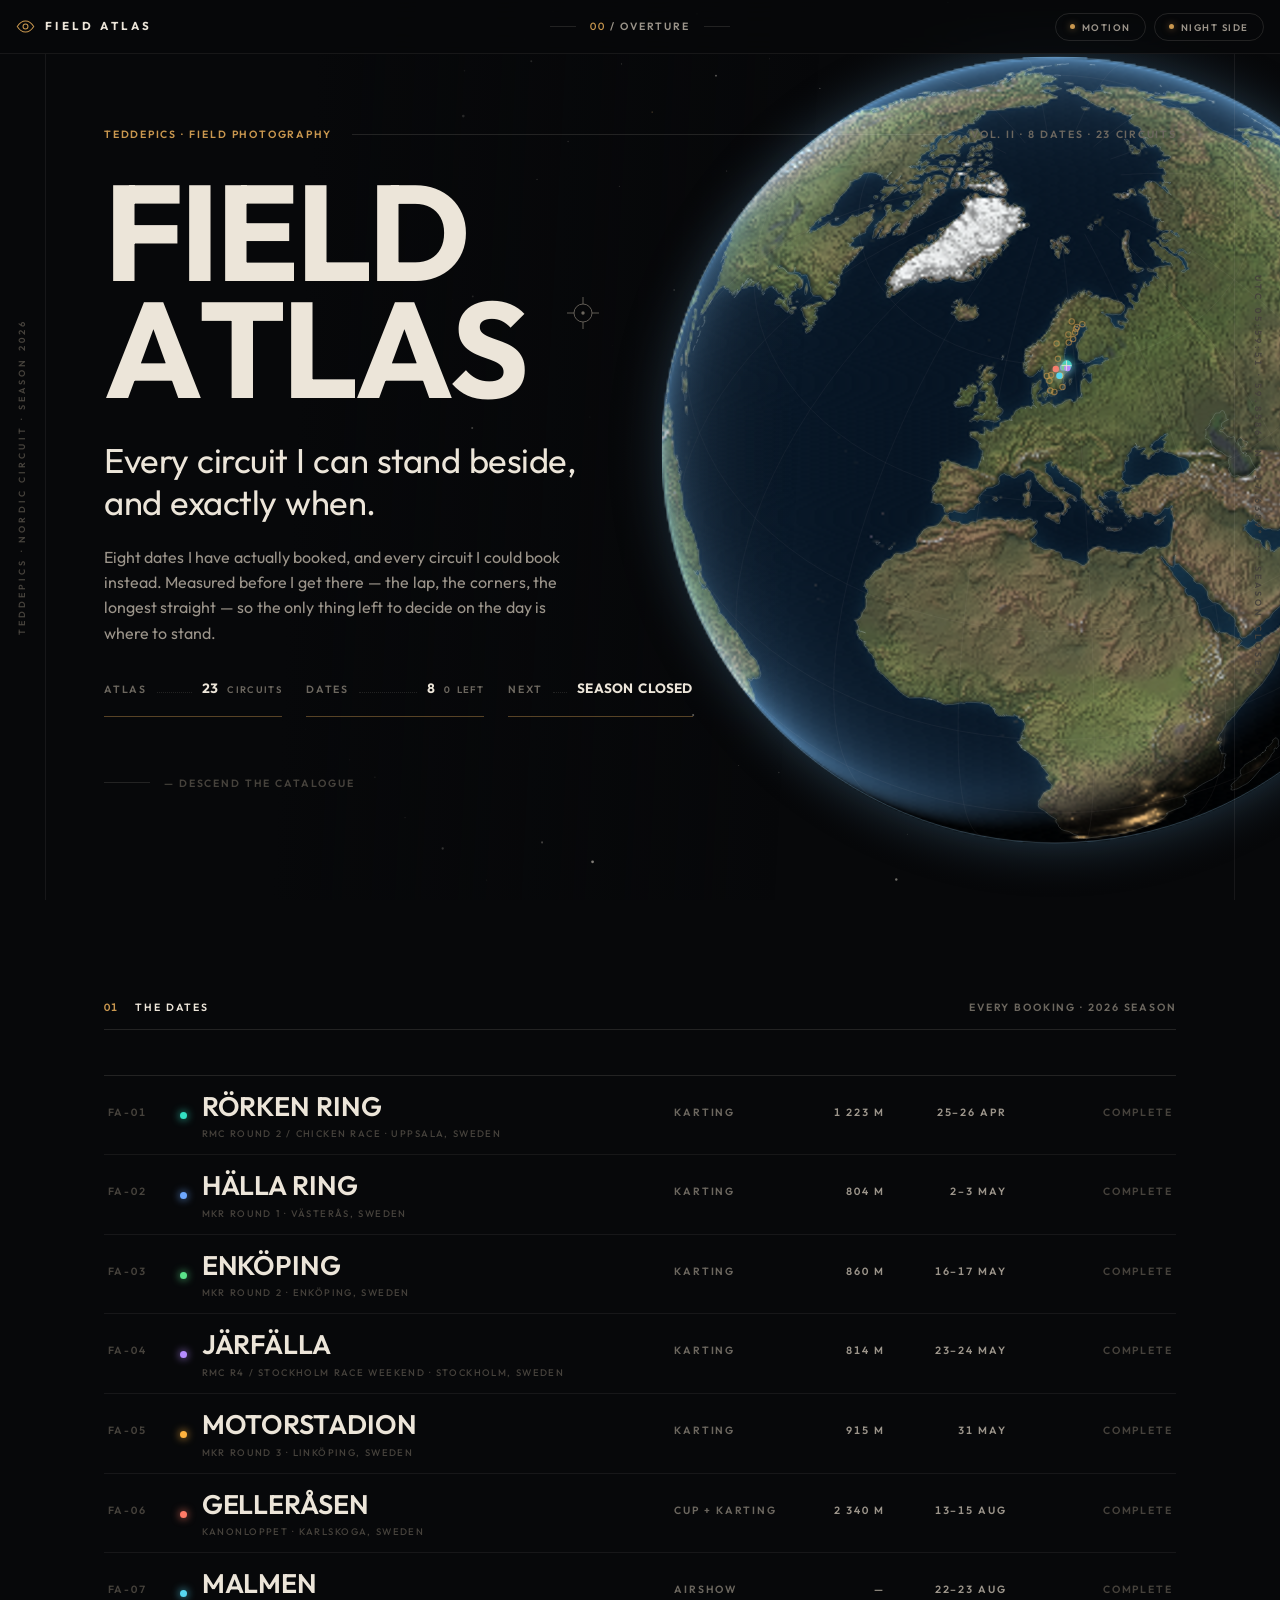
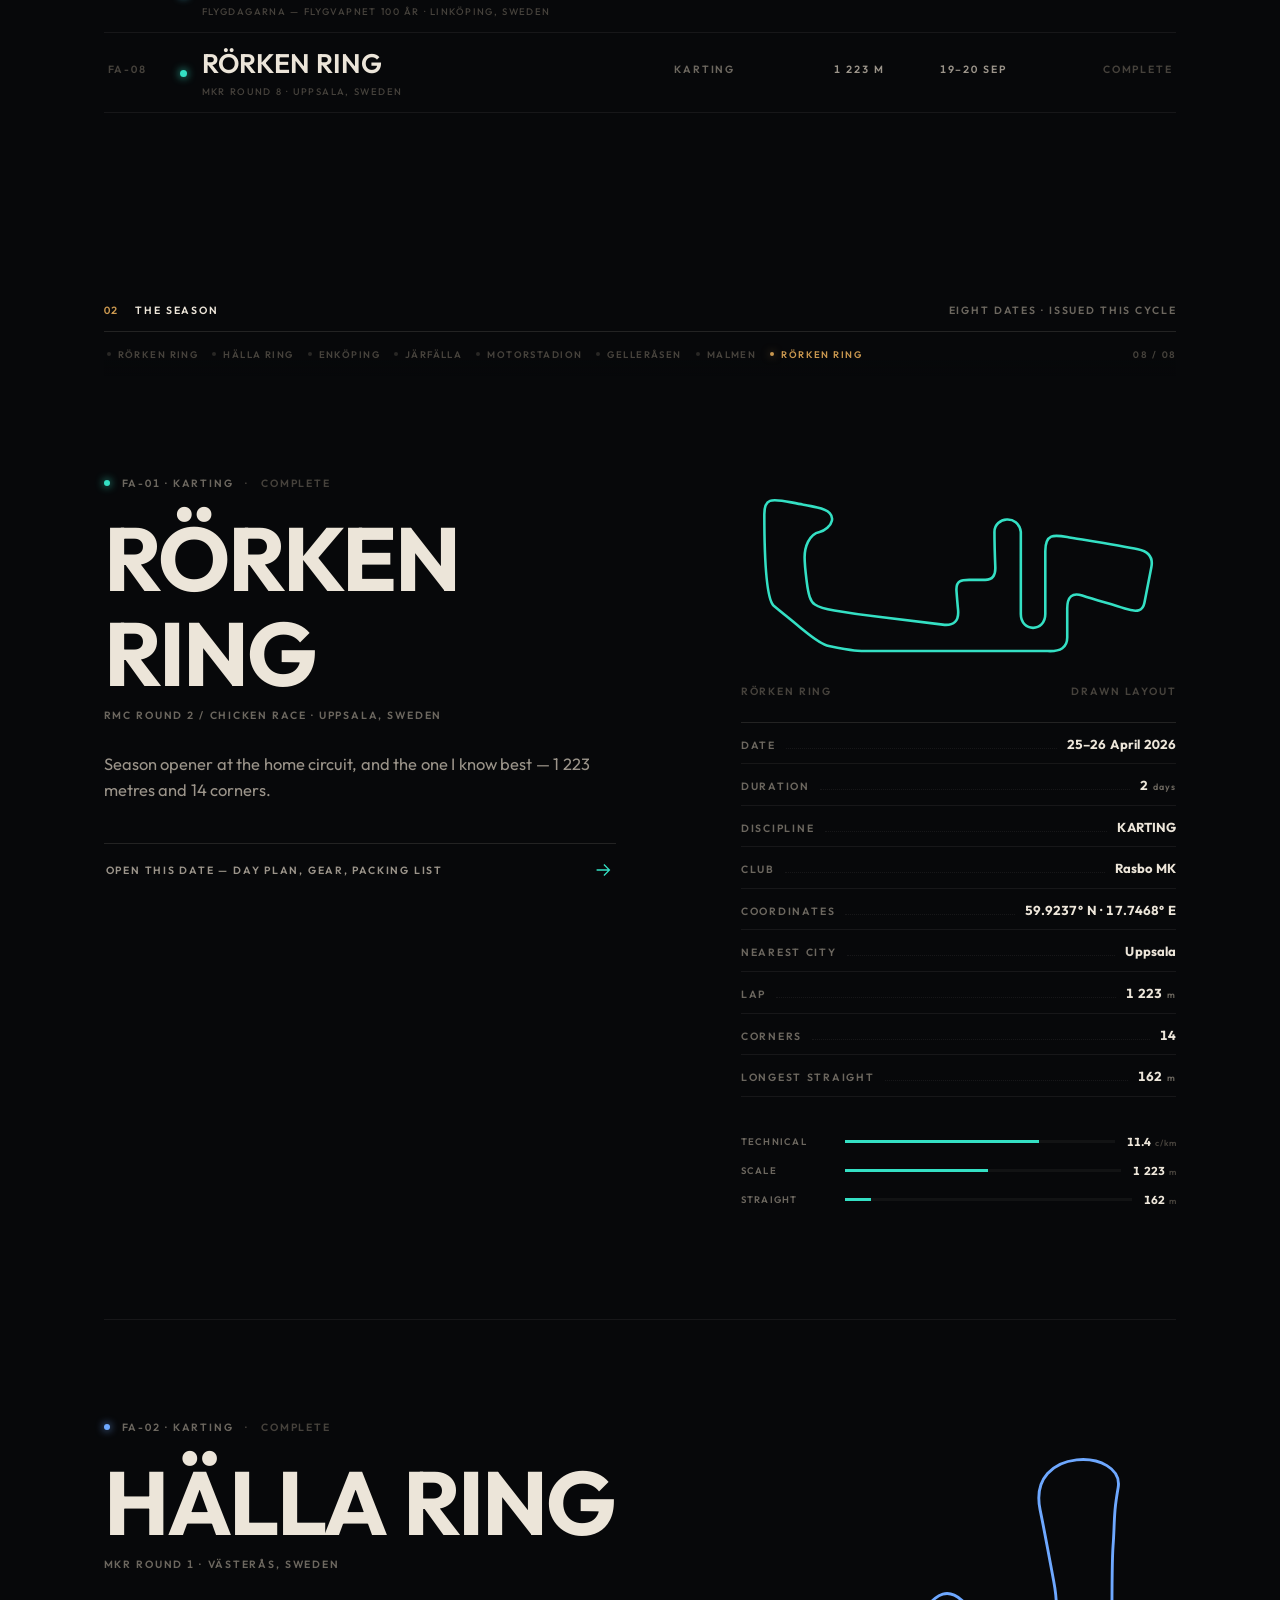
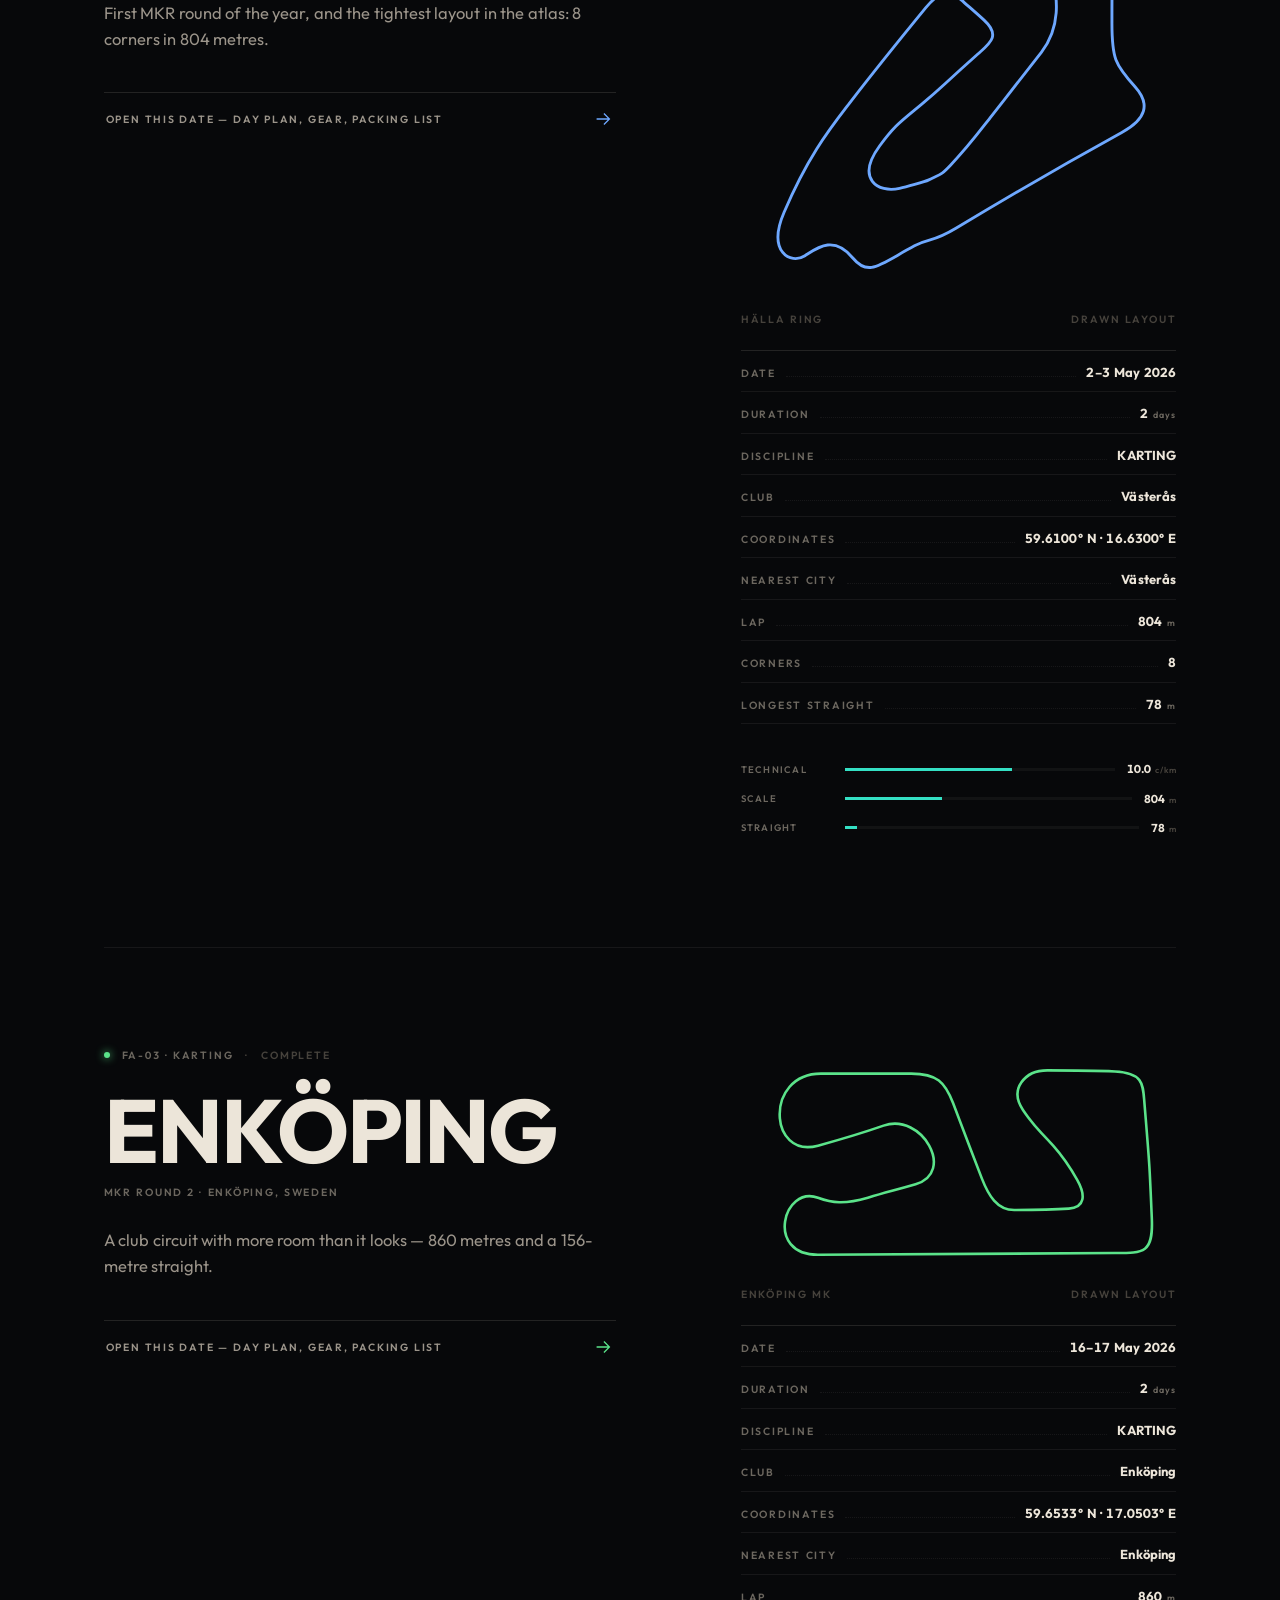
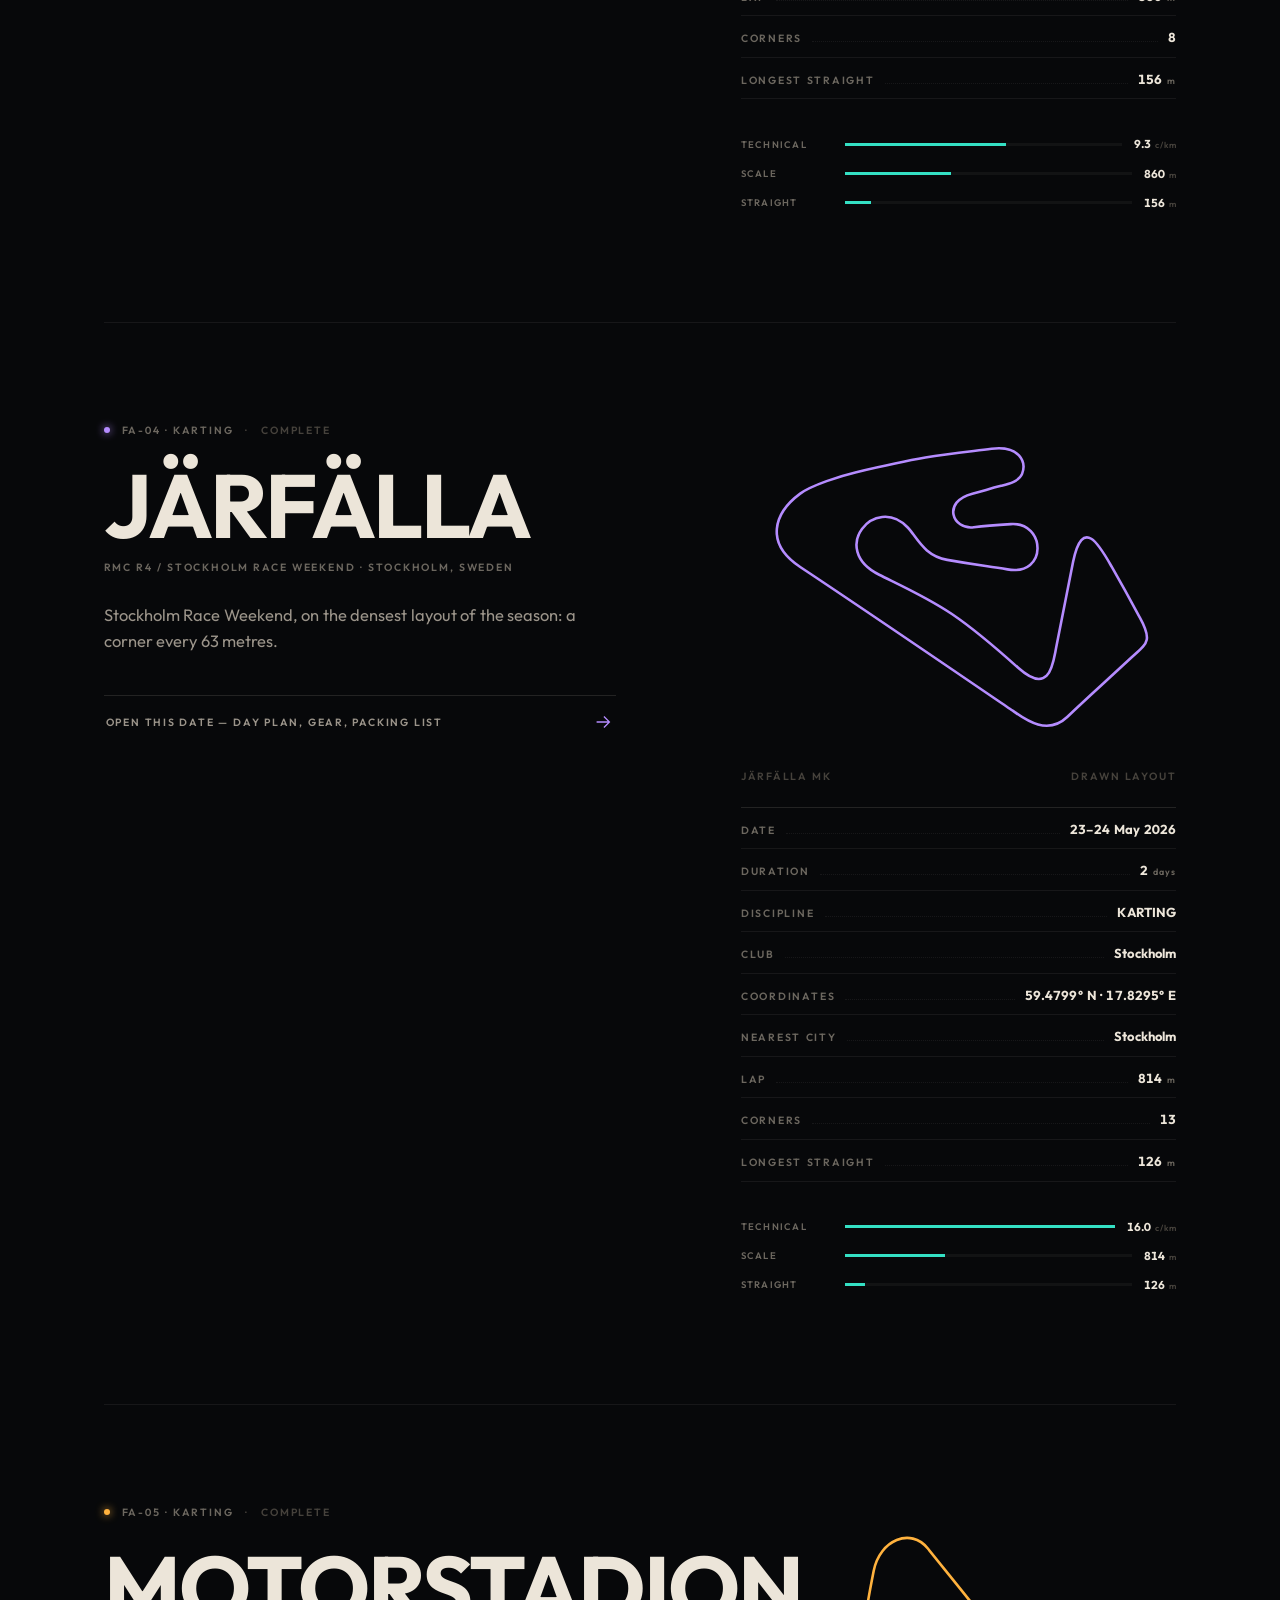
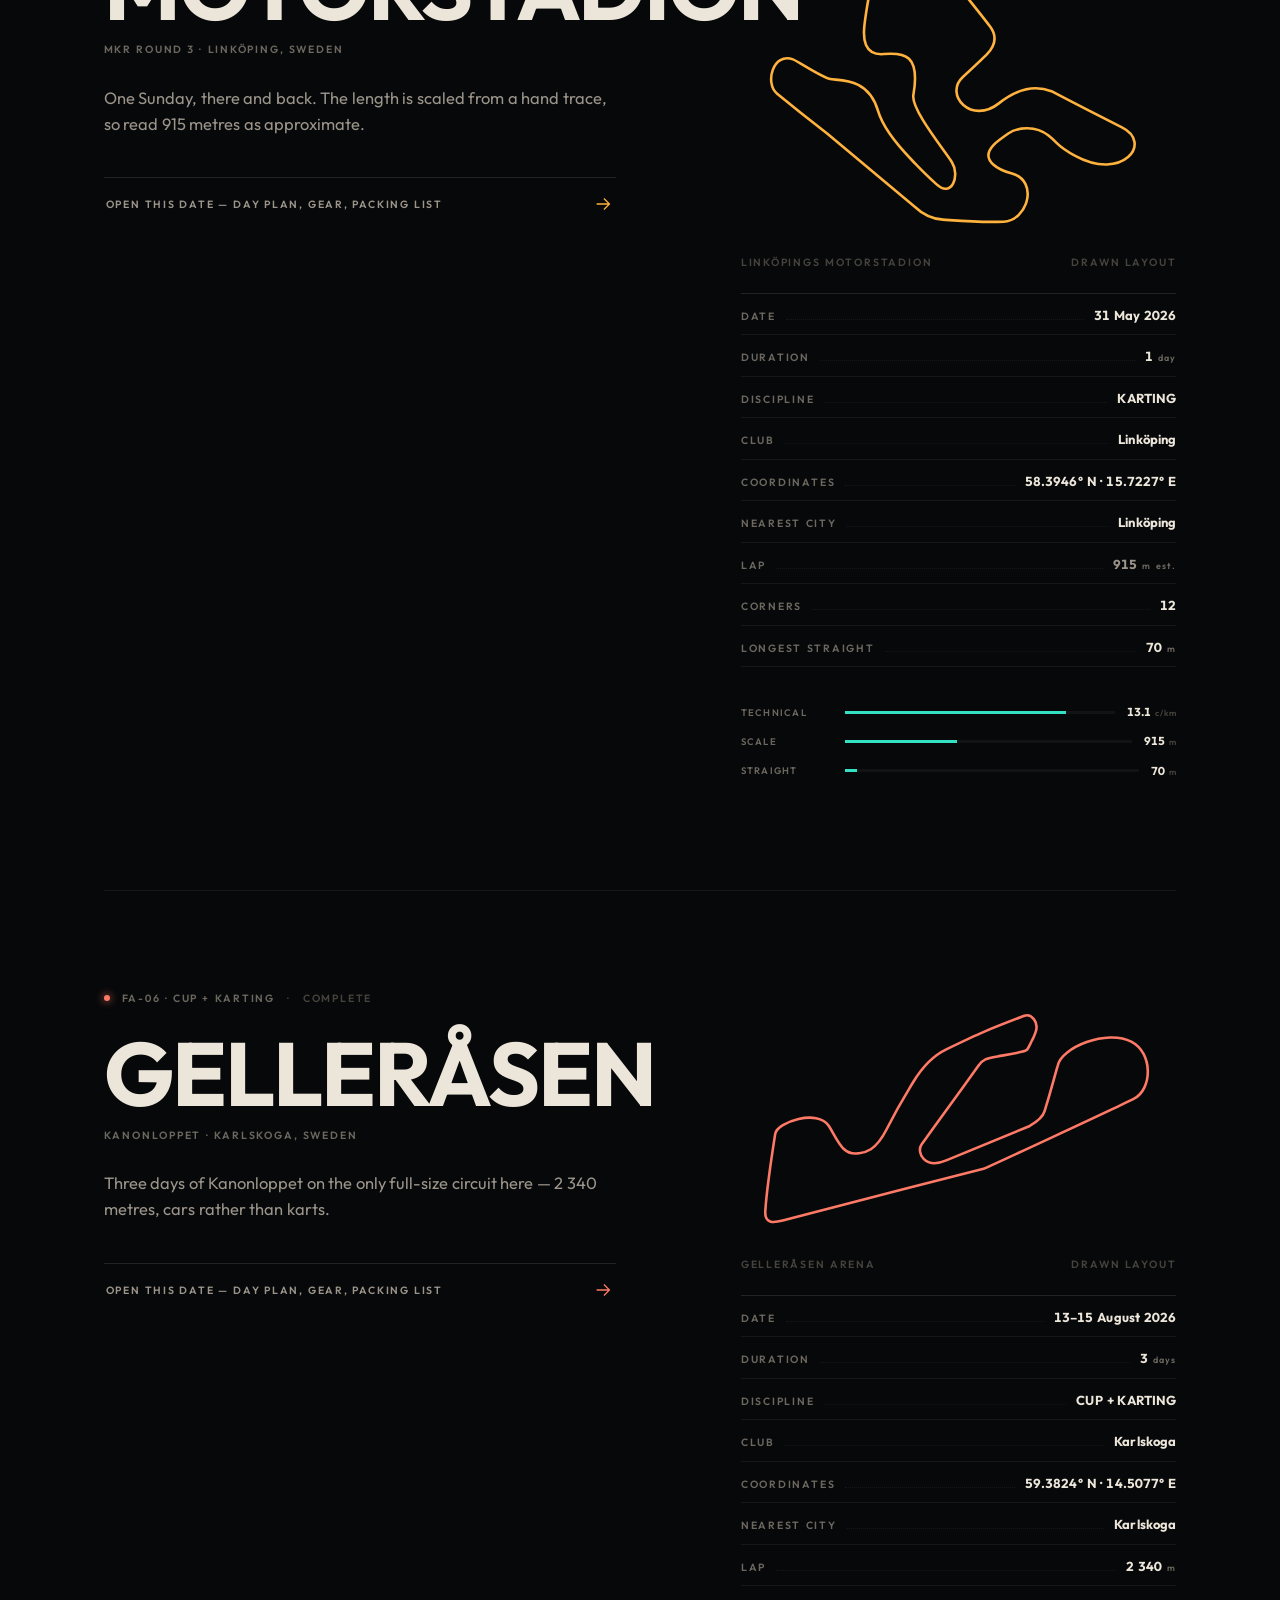
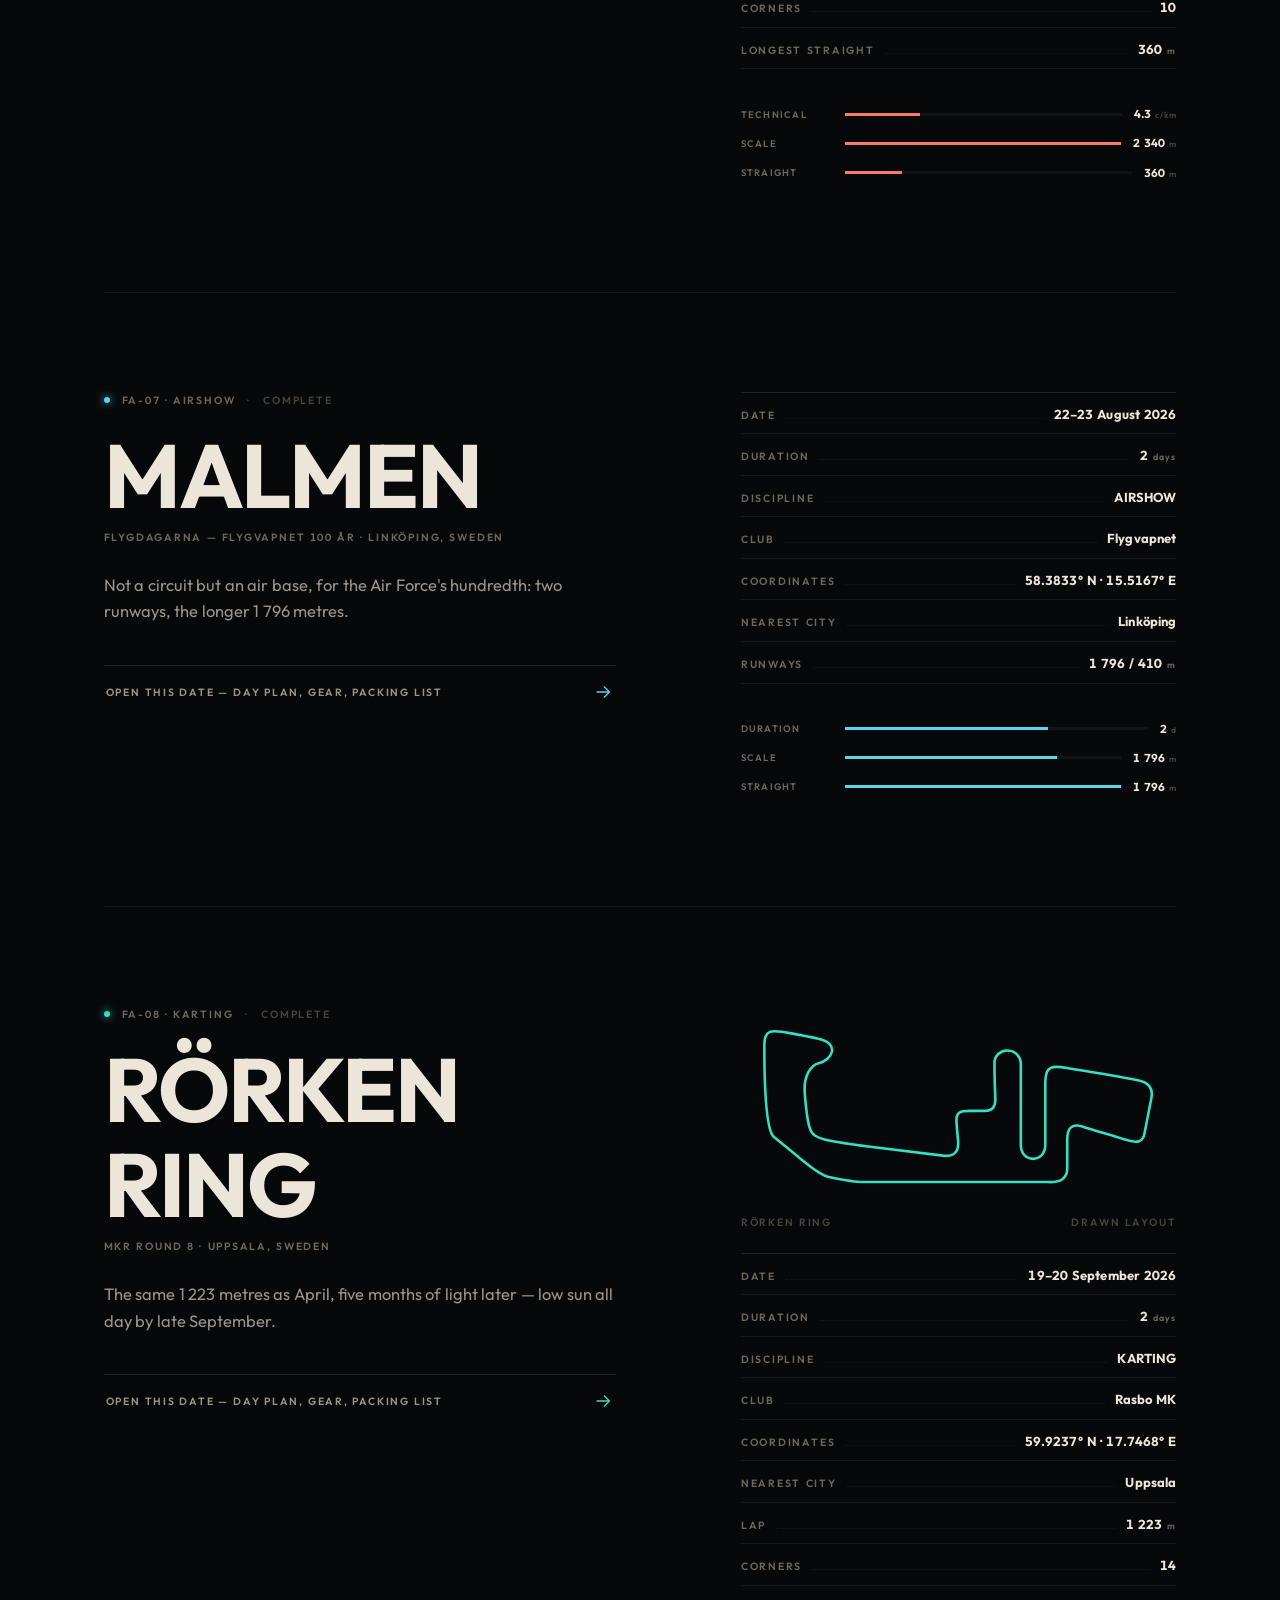
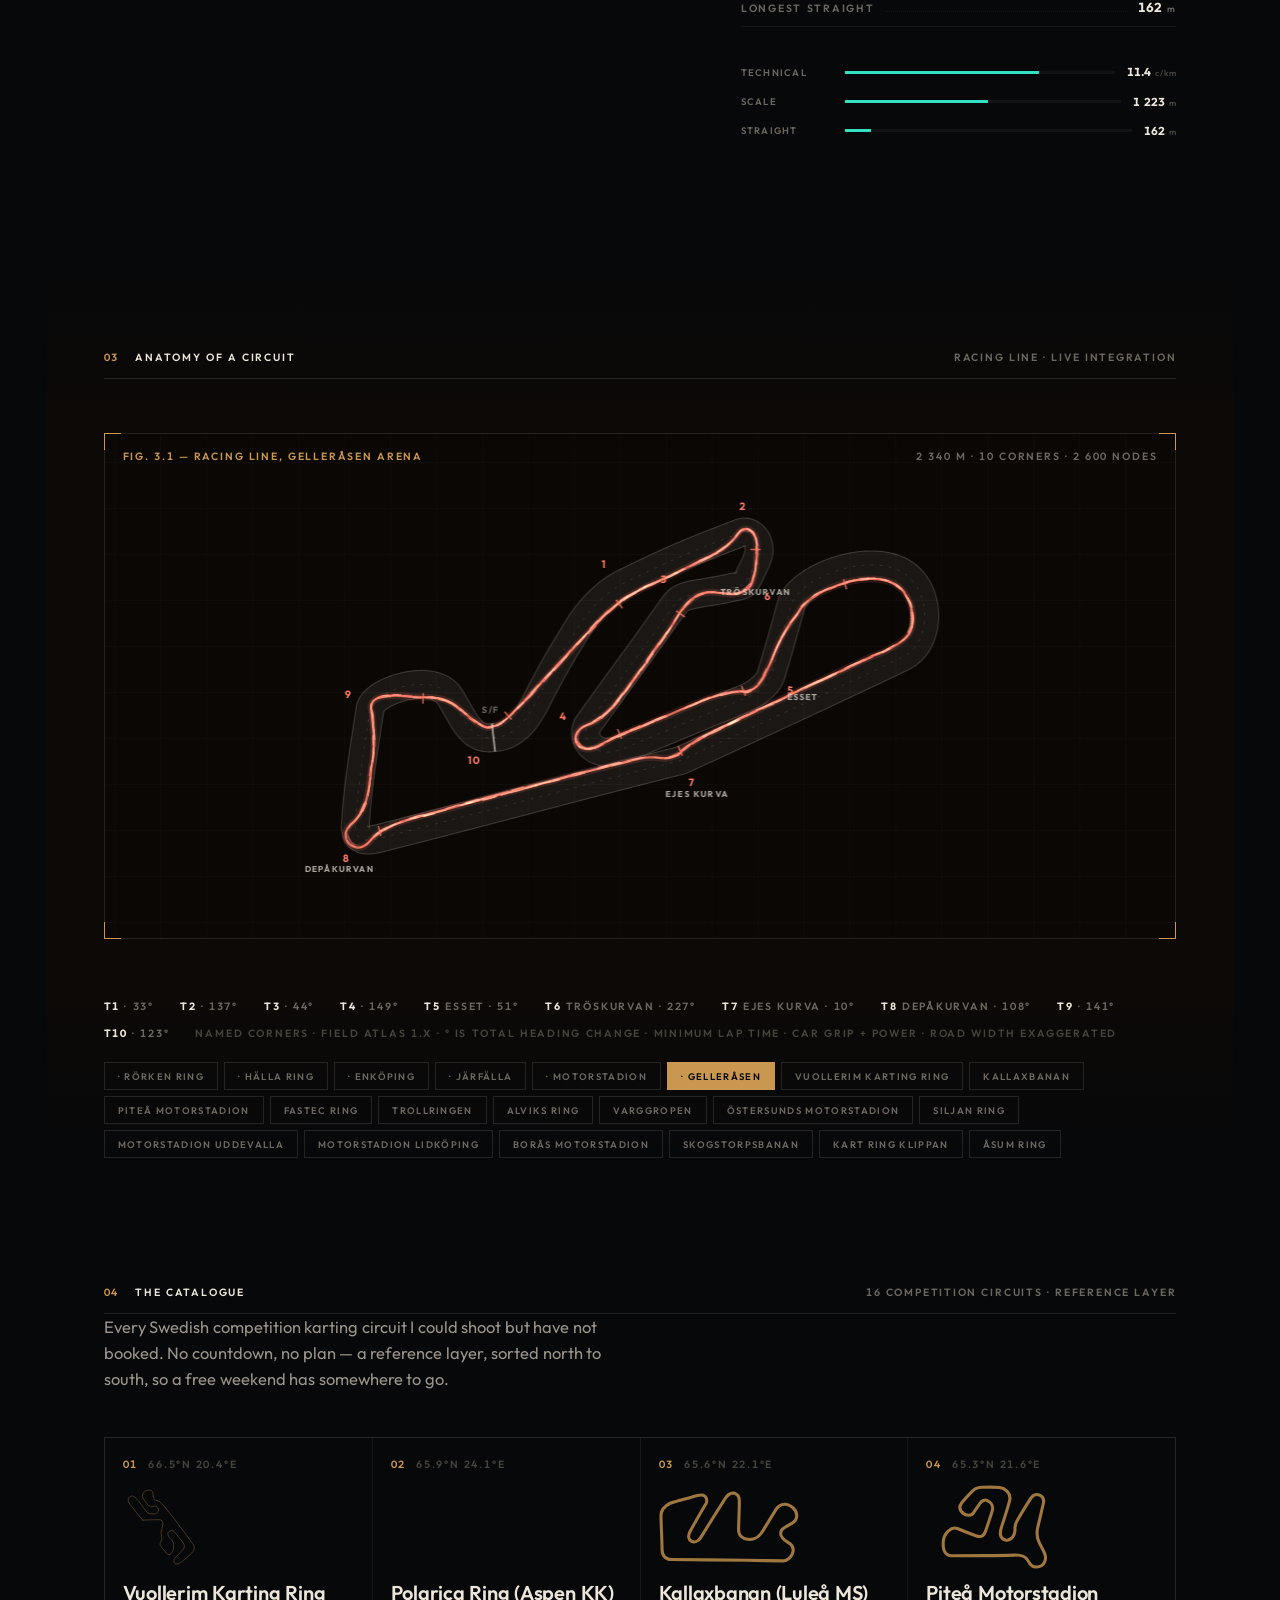
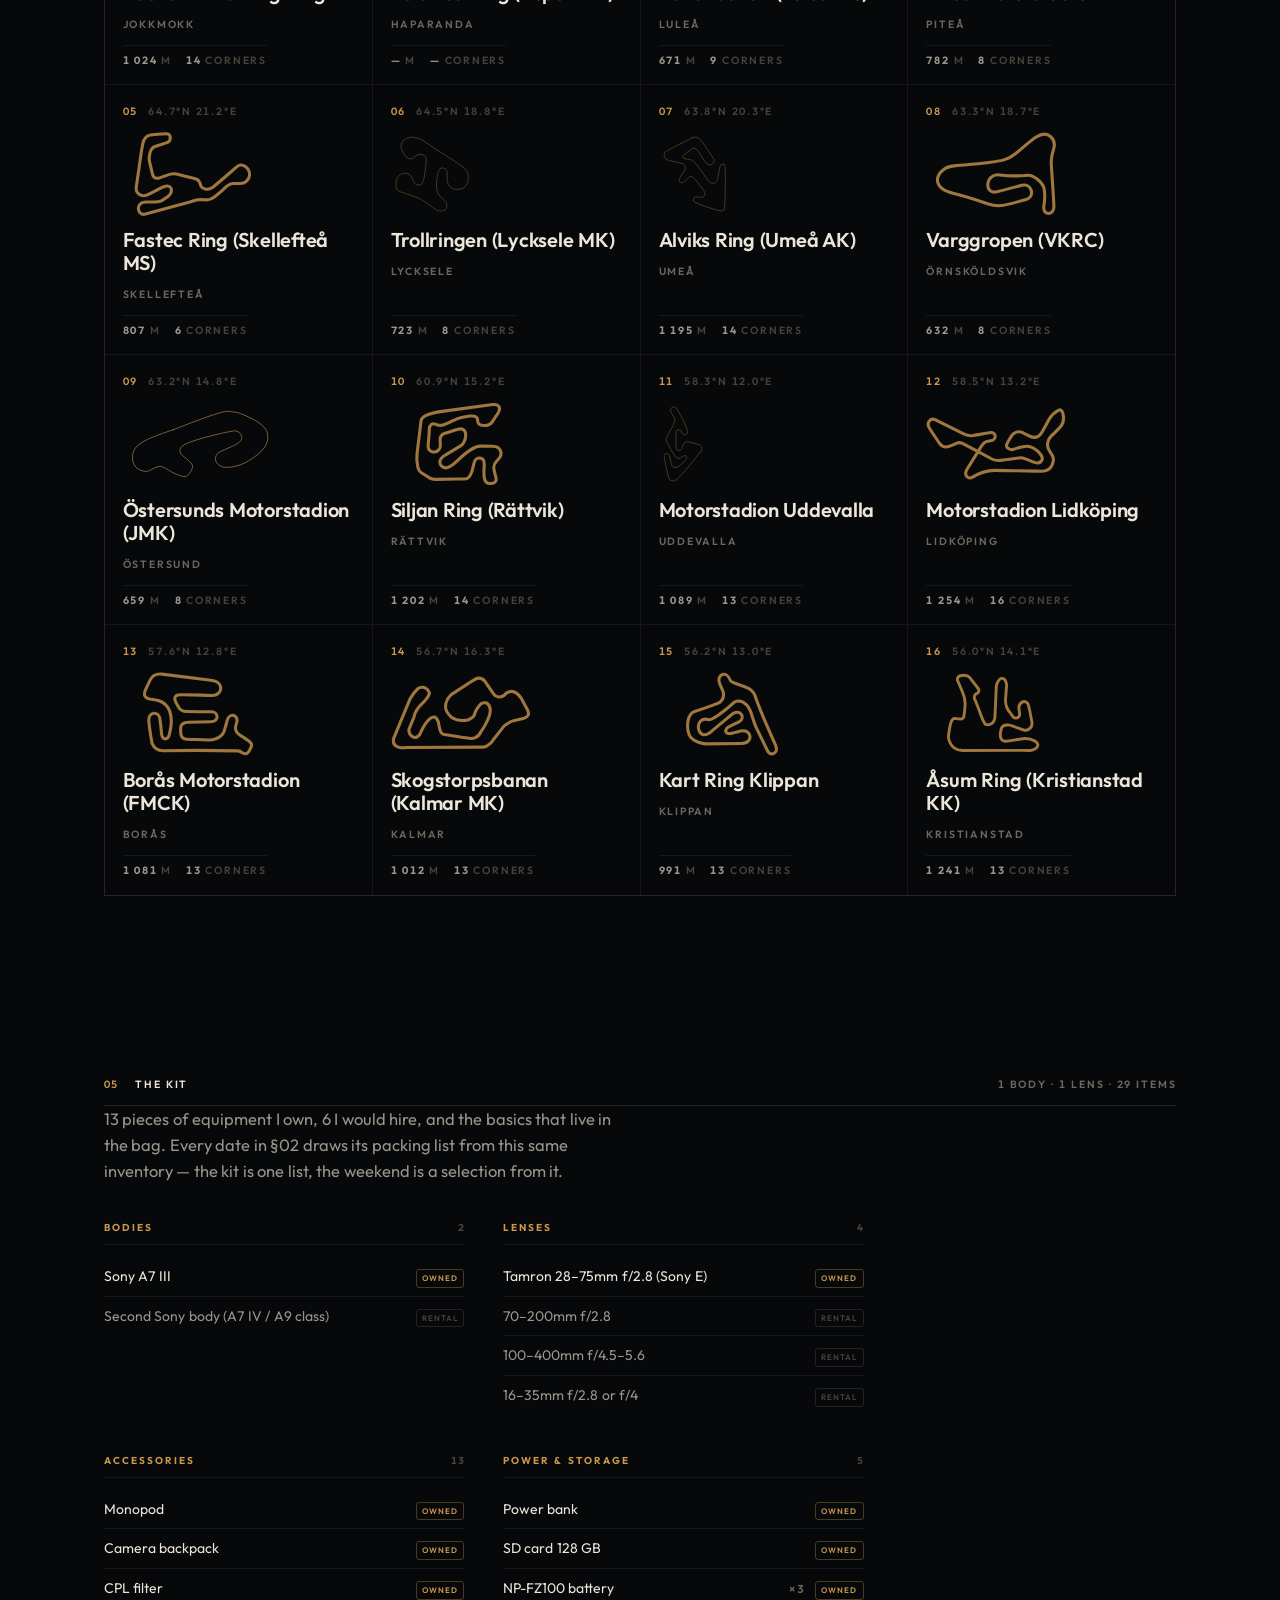
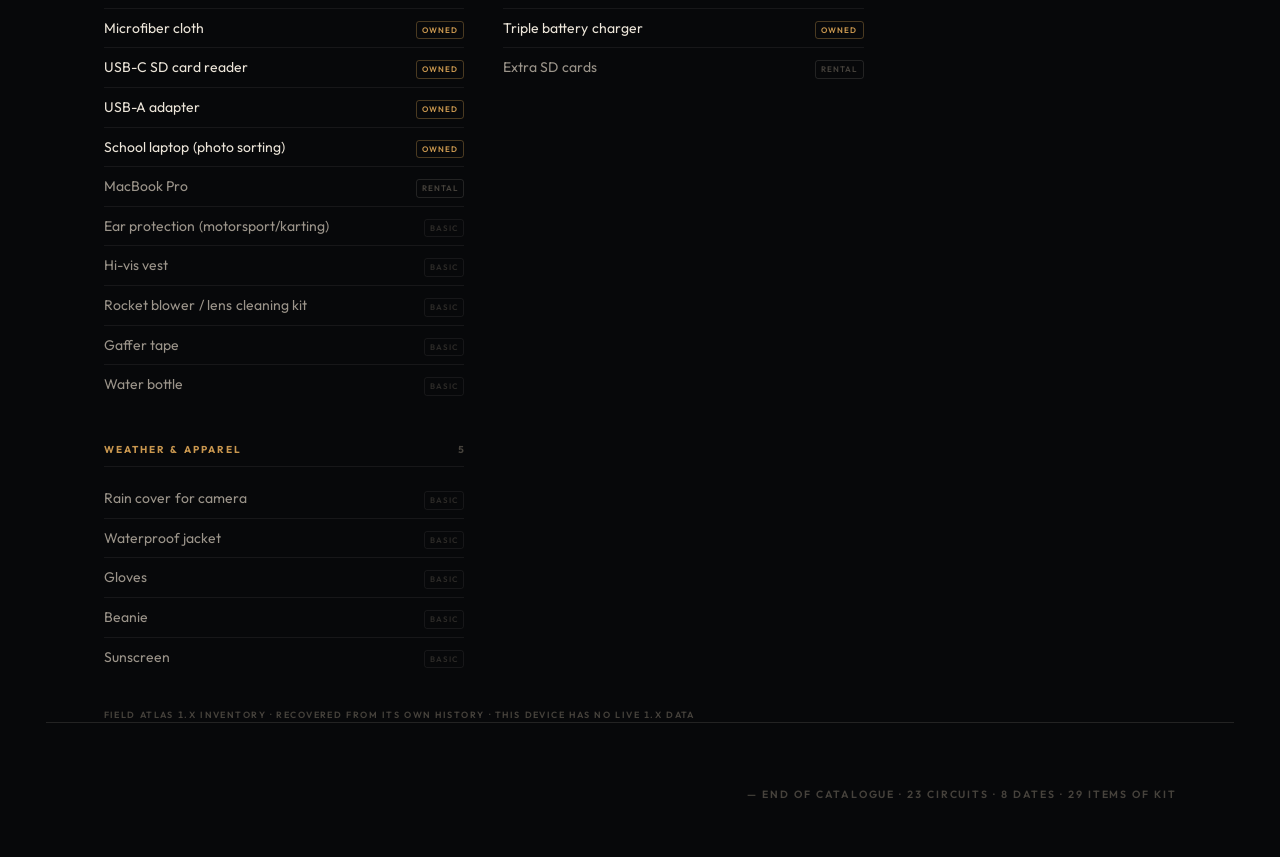
==== index.html @ 47e82151 "v1.0.3.1" ====
<!DOCTYPE html>
<html lang="en" data-theme="night">
<head>
<meta charset="utf-8">
<meta name="viewport" content="width=device-width, initial-scale=1, viewport-fit=cover">
<title>Field Atlas — every circuit, and when</title>
<meta name="description" content="Field Atlas 2.0 — the 2026 Nordic motorsport and aviation season, measured: 23 circuits, 8 dates, every lap length, corner count and coordinate on one page.">
<meta name="theme-color" content="#07080a">
<meta name="color-scheme" content="dark light">

<link rel="icon" href="data:image/svg+xml,%3Csvg xmlns='http://www.w3.org/2000/svg' viewBox='0 0 24 24' fill='none' stroke='%23c9974f' stroke-width='1.6'%3E%3Cpath d='M1.6 12S6 5 12 5s10.4 7 10.4 7-4.4 7-10.4 7S1.6 12 1.6 12Z'/%3E%3Ccircle cx='12' cy='12' r='3.1'/%3E%3C/svg%3E">

<link rel="preconnect" href="https://fonts.googleapis.com">
<link rel="preconnect" href="https://fonts.gstatic.com" crossorigin>
<link href="https://fonts.googleapis.com/css2?family=Outfit:wght@300..800&display=swap" rel="stylesheet">

<link rel="stylesheet" href="assets/tokens.css?v=502e59e0">
<link rel="stylesheet" href="assets/app.css?v=b6c46b7d">
</head>
<body>

<div id="progress" aria-hidden="true"></div>

<!-- starfield + globe, both fixed, both behind the type -->
<div id="sky" aria-hidden="true"><canvas id="stars"></canvas></div>
<div id="globe-wrap" aria-hidden="true"><canvas id="globe"></canvas></div>
<div id="scrim" aria-hidden="true"></div>

<!-- ★ THE EARTH, IN THREE EQUIRECTANGULAR SOURCES. js/earth.js reads all three
     back with getImageData at boot and bakes them into ONE 2048x1024 plate that
     js/globe.js then samples per pixel of the disc. Read the header of
     js/earth.js for what each is used for — they are not interchangeable, and
     only the first one carries any of the planet's SHAPE.

     Every one of them must stay SAME-ORIGIN. getImageData on a canvas that has
     had a cross-origin image drawn into it throws, and there is no partial
     recovery from that: the globe loses its surface for the life of the page.
     Same-origin over http here; trace/bundle.py rewrites each src to a data: URI
     for the two .dc.html files, which run off file:// where even a relative path
     counts as cross-origin. Never point any of these at a CDN. -->
<img id="earth-topo" alt="" aria-hidden="true" decoding="async"
     src="assets/earth-topo-4096.jpg?v=9f5d717d">
<img id="earth-plate" alt="" aria-hidden="true" decoding="async"
     src="assets/earth-blue-marble-2048.jpg?v=5eb3c4cc">
<img id="earth-night" alt="" aria-hidden="true" decoding="async"
     src="assets/earth-night-2048.png?v=7553dd60">

<header class="topbar">
  <a class="brand" href="#overture">
    <svg viewBox="0 0 24 24" fill="none" stroke="currentColor" stroke-width="1.3" aria-hidden="true">
      <path d="M1.6 12S6 5 12 5s10.4 7 10.4 7-4.4 7-10.4 7S1.6 12 1.6 12Z"></path>
      <circle cx="12" cy="12" r="3.1"></circle>
    </svg>
    <span>FIELD ATLAS</span>
  </a>
  <div class="chapter mono"><i></i><span id="chapter-label"><b>00</b> / OVERTURE</span><i></i></div>
  <div class="pills">
    <button class="pill" id="pill-motion" type="button" aria-pressed="true">MOTION</button>
    <button class="pill" id="pill-theme" type="button" aria-pressed="true"><span>NIGHT SIDE</span></button>
  </div>
</header>

<div class="rail rail--l" aria-hidden="true"><span id="rail-left">TEDDEPICS · NORDIC CIRCUIT · SEASON 2026</span></div>
<div class="rail rail--r" aria-hidden="true"><span id="rail-right">UTC —</span></div>

<main>

  <!-- ============================================ 00 · OVERTURE ============ -->
  <section id="overture" data-chapter="00" data-title="OVERTURE">
    <div class="wrap">
      <div id="hero" data-reveal>
        <div class="kicker">
          <span class="mono l">TEDDEPICS · FIELD PHOTOGRAPHY</span>
          <span class="line"></span>
          <span class="mono r" id="kicker-right">VOL. II · SHOOT PLANNING DIVISION</span>
        </div>

        <h1 class="hero-title" id="hero-title" data-text="FIELD&#10;ATLAS" aria-label="Field Atlas">
          <span class="hero-mark" aria-hidden="true">
            <svg viewBox="0 0 40 40" fill="none" stroke="currentColor" stroke-width=".9">
              <circle cx="20" cy="20" r="9"></circle>
              <circle cx="20" cy="20" r="1.7" fill="currentColor" stroke="none"></circle>
              <path d="M20 4v7M20 29v7M4 20h7M29 20h7"></path>
            </svg>
          </span>
        </h1>

        <p class="lede rise" style="--d:.45s">Every circuit I can stand beside, and exactly when.</p>
        <div class="hero-body rise" style="--d:.56s">
          <p id="hero-copy">Eight dates I have actually booked, and every circuit I could book
          instead. Measured before I get there — the lap, the corners, the longest straight — so
          the only thing left to decide on the day is where to stand.</p>
        </div>

        <div class="readouts rise" style="--d:.66s" id="readouts"></div>

        <div class="descend rise mono" style="--d:.8s">
          <span class="line"></span><span>— DESCEND THE CATALOGUE</span>
        </div>
      </div>
    </div>
  </section>

  <!-- ============================================ 01 · MANDATE ============= -->
  <section id="mandate" data-chapter="01" data-title="THE DATES">
    <div class="wrap">
      <div class="chapter-head" data-reveal>
        <div class="row">
          <div class="mono"><span class="n">01</span><span class="t">THE DATES</span></div>
          <div class="mono sub">EVERY BOOKING · 2026 SEASON</div>
        </div>
        <hr>
      </div>

      <!-- one row per date, built by renderRoster() in js/main.js -->
      <div id="roster" class="roster" data-reveal></div>
    </div>
  </section>

  <!-- ============================================ 02 · THE SEASON ========== -->
  <section id="season" data-chapter="02" data-title="THE SEASON">
    <div class="wrap">
      <div class="chapter-head" data-reveal>
        <div class="row">
          <div class="mono"><span class="n">02</span><span class="t">THE SEASON</span></div>
          <div class="mono sub">EIGHT DATES · ISSUED THIS CYCLE</div>
        </div>
        <hr>
      </div>
      <nav class="chips" id="chips" aria-label="Season dates"></nav>
      <div id="entries"></div>
    </div>
  </section>

  <!-- ============================================ 03 · ANATOMY ============= -->
  <section id="anatomy" data-chapter="03" data-title="ANATOMY OF A CIRCUIT">
    <div class="wrap">
      <div class="chapter-head" data-reveal>
        <div class="row">
          <div class="mono"><span class="n">03</span><span class="t">ANATOMY OF A CIRCUIT</span></div>
          <div class="mono sub">RACING LINE · LIVE INTEGRATION</div>
        </div>
        <hr>
      </div>

      <div data-reveal>
        <div class="figure rise">
          <span class="bracket tl"></span><span class="bracket tr"></span>
          <span class="bracket bl"></span><span class="bracket br"></span>
          <div class="cap">
            <span class="mono l" id="fig-label">FIG. 3.1 — RACING LINE, GELLERÅSEN ARENA</span>
            <span class="mono r" id="fig-meta">PARTICLES 900 · INTEGRATING</span>
          </div>
          <canvas id="flow"></canvas>
        </div>
        <div class="figure-legend mono rise" style="--d:.1s" id="fig-legend"></div>
        <div class="circuit-pick rise" style="--d:.14s" id="circuit-pick"></div>
      </div>
    </div>
  </section>

  <!-- ============================================ 04 · CATALOGUE =========== -->
  <section id="catalogue" data-chapter="04" data-title="THE CATALOGUE">
    <div class="wrap">
      <div class="chapter-head" data-reveal>
        <div class="row">
          <div class="mono"><span class="n">04</span><span class="t">THE CATALOGUE</span></div>
          <div class="mono sub" id="cat-sub">COMPETITION CIRCUITS · REFERENCE LAYER</div>
        </div>
        <hr>
      </div>
      <div data-reveal>
        <p class="rise" style="max-width:var(--measure);color:var(--ink-2)">Every Swedish
        competition karting circuit I could shoot but have not booked. No countdown, no plan —
        a reference layer, sorted north to south, so a free weekend has somewhere to go.</p>
        <div class="cat" id="catalogue-grid"></div>
      </div>
    </div>
  </section>

  <!-- ============================================ 05 · THE KIT ============= -->
  <section id="kit" data-chapter="05" data-title="THE KIT">
    <div class="wrap">
      <div class="chapter-head" data-reveal>
        <div class="row">
          <div class="mono"><span class="n">05</span><span class="t">THE KIT</span></div>
          <div class="mono sub" id="kit-sub">EQUIPMENT · FIELD ATLAS 1.x</div>
        </div>
        <hr>
      </div>
      <div data-reveal>
        <p class="rise" style="max-width:var(--measure);color:var(--ink-2)" id="kit-lede"></p>
        <!-- built by renderKit() in js/main.js -->
        <div class="kit" id="kit-grid"></div>
        <div class="kit-src mono rise" id="kit-src"></div>
      </div>
    </div>
  </section>

  <footer>
    <div class="wrap">
      <div class="foot-grid">
        <div class="sig mono" id="foot-sig">— END OF CATALOGUE</div>
      </div>
    </div>
  </footer>

</main>

<!-- the detail overlay: one host, filled by js/main.js for a date or a circuit -->
<div id="panel" class="panel" hidden aria-hidden="true">
  <div class="panel-scrim"></div>
  <div class="panel-card" role="dialog" aria-modal="true" aria-labelledby="panel-title" tabindex="-1">
    <button class="panel-close" id="panel-close" type="button" aria-label="Close">
      <svg viewBox="0 0 24 24" fill="none" stroke="currentColor" stroke-width="1.4" aria-hidden="true">
        <path d="M6 6l12 12M18 6L6 18"></path>
      </svg>
    </button>
    <div class="panel-body" id="panel-body"></div>
  </div>
</div>

<script type="module" src="js/main.js?v=761d0c30"></script>
</body>
</html>
---- assets/tokens.css ----
/* ==== fa2-tokens.css v1 — paste as the FIRST style block =====================
 * Descends from Field Atlas 1.x fa-tokens.css. Same contract (every colour is a
 * token, JS-built DOM reads var(--…) only), different register: the 1.x palette
 * is an instrument panel, this one is a printed observatory report.
 * ========================================================================== */
:root {
  /* --- type -------------------------------------------------------------
   * ★ ONE FAMILY, THREE ROLES. Until session 4 this was a trio — Bodoni Moda
   * for display, Newsreader for body, JetBrains Mono for labels — and the
   * change of face was what separated them. It is now Outfit throughout, a
   * geometric sans in the register Theodor asked for: single-storey `a`,
   * circular `o`, ascenders above the cap line, single-storey `g`. WEIGHT and
   * TRACKING do the separating instead, which is why every rule in app.css
   * that used to lean on a face change now names a weight explicitly.
   *
   * Two consequences worth knowing before editing anything below:
   *
   *   1. `--font-mono` IS NOT MONOSPACED ANY MORE. The token and the `.mono`
   *      class keep their names — they are on ~60 elements across index.html
   *      and js/main.js — but the role they mark is "tracked-out label", not
   *      "fixed pitch". Anything that was relying on fixed pitch to hold a
   *      column still (the ticking countdown, the spec values) now needs
   *      `font-variant-numeric: tabular-nums`, which app.css puts on `.mono`,
   *      `.rail span` and `.num` so it is inherited rather than remembered.
   *   2. Outfit is one variable file over 300–800. Every weight named in
   *      app.css must sit inside that range or the browser synthesises it.
   * --------------------------------------------------------------------- */
  --font-display: 'Outfit', ui-sans-serif, system-ui, 'Segoe UI', Roboto, Arial, sans-serif;
  --font-body: 'Outfit', ui-sans-serif, system-ui, 'Segoe UI', Roboto, Arial, sans-serif;
  --font-mono: 'Outfit', ui-sans-serif, system-ui, 'Segoe UI', Roboto, Arial, sans-serif;

  /* --- night side (default) --------------------------------------------- */
  --bg: #07080a;
  --bg-deep: #050608;
  --bg-warm: #0d0906;          /* §03 runs warmer, like a plate under lamplight */
  --ink: #ece5d9;              /* paper white, never pure #fff */
  --ink-2: #9b948a;
  --ink-3: #6c675f;
  --ink-4: #46423c;

  --accent: #c9974f;           /* the amber every label and rule is set in */
  --accent-soft: rgba(201, 151, 79, .68);
  --accent-dim: rgba(201, 151, 79, .42);
  --accent-ghost: rgba(201, 151, 79, .13);

  --hairline: rgba(236, 229, 217, .12);
  --hairline-soft: rgba(236, 229, 217, .07);
  --surface: rgba(236, 229, 217, .028);
  --surface-2: rgba(236, 229, 217, .05);
  --chrome: rgba(7, 8, 10, .78);   /* the fixed bar / rail backing */

  /* discipline hues, carried over from the 1.x venue accents */
  --karting: #34e0c4;
  --cup: #ff7a66;
  --airshow: #57d6f0;

  /* --- geometry ---------------------------------------------------------- */
  --bar-h: 54px;               /* fixed top bar */
  --rail-w: 46px;              /* the two vertical rails */
  --gutter: clamp(20px, 4.5vw, 76px);
  /* 32rem, not the 34rem the serif had: Outfit carries a much larger x-height,
     so the same column ran ~8 characters longer than the measure was drawn for */
  --measure: 32rem;            /* body copy line length */
  --ease: cubic-bezier(.22, .61, .36, 1);
  --ease-out: cubic-bezier(.16, 1, .3, 1);
}

/* --- day side ------------------------------------------------------------
 * Not a naive inversion: the paper gets warmer and the amber darkens so the
 * mono labels keep their weight against it.
 * ---------------------------------------------------------------------- */
:root[data-theme='day'] {
  --bg: #e8e3d8;
  --bg-deep: #ddd7ca;
  --bg-warm: #e6ddcb;
  --ink: #16150f;
  --ink-2: #4f4a41;
  --ink-3: #6f695e;
  --ink-4: #98917f;

  --accent: #8a5f18;
  --accent-soft: rgba(138, 95, 24, .72);
  --accent-dim: rgba(138, 95, 24, .45);
  --accent-ghost: rgba(138, 95, 24, .12);

  --hairline: rgba(22, 21, 15, .18);
  --hairline-soft: rgba(22, 21, 15, .1);
  --surface: rgba(22, 21, 15, .035);
  --surface-2: rgba(22, 21, 15, .06);
  --chrome: rgba(232, 227, 216, .82);
}
---- assets/app.css ----
/* ===========================================================================
 * Field Atlas 2.0 — app.css
 * Layout, chrome, sections, motion. Colours come from tokens.css only.
 * =========================================================================== */

*, *::before, *::after { box-sizing: border-box; }
html { -webkit-text-size-adjust: 100%; scroll-behavior: smooth; overflow-x: clip; }
@media (prefers-reduced-motion: reduce) { html { scroll-behavior: auto; } }

body {
  margin: 0;
  background: var(--bg);
  color: var(--ink);
  font-family: var(--font-body);
  /* 16.5/1.58/400, down from the serif's 17/1.62/300. Outfit's x-height is
     about 18% taller at the same em, so 17px measured visually larger than the
     serif did, and a 300 weight of a monolinear sans on a near-black ground
     goes thin and shimmery where the serif's stems held. */
  font-size: 16.5px;
  line-height: 1.58;
  font-weight: 400;
  /* ★ OUTFIT'S WORD SPACE IS NARROW — narrower than the serif's, and far
     narrower than the fixed cell JetBrains Mono gave every space. Left alone
     it read as "Ican" and "RasboMK" and "1223". A little is given back here,
     and more wherever the type is also tracked negative (the display sizes) or
     set bold and tight (the numeric value cells) — those two compound it. */
  word-spacing: .03em;
  -webkit-font-smoothing: antialiased;
  overflow-x: hidden;
  transition: background .5s var(--ease), color .5s var(--ease);
}
/* ★ THE DOCUMENT SCROLLER IS <html>, NOT <body>. `overflow:hidden` on body alone
   clips body's own overflow and does nothing to the page scroll — with the panel
   open the reader could still wheel the whole document along behind it (measured:
   1040px in four notches). Both elements have to be locked. js/panel.js sets the
   class on each; verify.mjs §9 is what caught it and what keeps it caught. */
html.is-locked, body.is-locked { overflow: hidden; }

::selection { background: var(--accent); color: var(--bg); }

/* --------------------------------------------------------------- primitives */
/* ★ `.mono` NO LONGER MEANS MONOSPACED — see the type block in tokens.css. It
   is the tracked-out label role, and since the face behind it is proportional
   now, the fixed pitch that used to hold every label column steady has to be
   asked for. `tabular-nums` here is what stops the §01 countdown ("T− 15d
   07:45:45", re-written once a second) from reflowing its own column on every
   tick — the one place the face swap could have shipped a visible twitch.
   600 rather than 500 because Outfit at 10.5px reads lighter than JetBrains
   Mono did at the same nominal weight. */
.mono {
  font-family: var(--font-mono);
  font-size: 10.5px;
  font-weight: 600;
  letter-spacing: .17em;
  text-transform: uppercase;
  font-variant-numeric: tabular-nums;
}
.mono--dim { color: var(--ink-3); }
.mono--accent { color: var(--accent); }
.rule { height: 1px; background: var(--hairline); border: 0; }
.num { font-variant-numeric: tabular-nums; font-feature-settings: 'tnum' 1; }

h1, h2, h3 { font-family: var(--font-display); font-weight: 600; margin: 0; }
p { margin: 0 0 1.1em; }
a { color: inherit; }

/* ============================================================== FIXED CHROME */

/* scroll progress — the hairline that becomes a filled amber bar */
#progress {
  position: fixed; inset: 0 auto auto 0; z-index: 90;
  width: 100%; height: 2px;
  background: var(--accent);
  transform: scaleX(0); transform-origin: 0 50%;
  will-change: transform;
}

/* the starfield + the globe both live here, behind everything */
#sky { position: fixed; inset: 0; z-index: 0; pointer-events: none; }
#sky canvas { position: absolute; inset: 0; width: 100%; height: 100%; display: block; }
/* ★ These are 88vmin × 1.14 and re-centred, NOT arbitrary. js/globe.js paints
   the atmosphere out to HALO (1.14) × the surface radius, and a canvas sized to
   the surface clips that glow square at its own edges — which is exactly what
   "the light shape around the globe is a bit squarish" was. The box is 14%
   bigger than the disc it holds so the halo has somewhere to go, and `right` is
   pulled back by the same 6vmin the box grew on that side, so the planet sits
   where it always did. Change one of these and change all three breakpoints. */
#globe-wrap {
  position: fixed; z-index: 1; pointer-events: none;
  top: 50%; right: -25vmin;
  width: 100vmin; height: 100vmin;
  transform: translateY(-50%);
  will-change: transform, opacity;
}
#globe { width: 100%; height: 100%; display: block; transition: opacity .5s var(--ease); }
/* day side puts a bright ocean straight behind the body copy — hold it back */
:root[data-theme='day'] #globe { opacity: .34; }

/* the page colour, poured back over the left two-thirds so the type always wins */
#scrim {
  position: fixed; inset: 0; z-index: 2; pointer-events: none;
  background: linear-gradient(93deg, var(--bg) 0%, var(--bg) 24%, transparent 62%);
  transition: background .5s var(--ease);
}

/* top bar */
.topbar {
  position: fixed; inset: 0 0 auto 0; z-index: 70;
  height: var(--bar-h);
  display: grid; grid-template-columns: 1fr auto 1fr; align-items: center;
  gap: 12px; padding: 0 16px;
  background: var(--chrome);
  backdrop-filter: blur(14px) saturate(120%);
  -webkit-backdrop-filter: blur(14px) saturate(120%);
  border-bottom: 1px solid var(--hairline-soft);
}
.brand { display: flex; align-items: center; gap: 10px; text-decoration: none; }
.brand svg { width: 19px; height: 19px; flex: none; color: var(--accent); }
.brand span { font-family: var(--font-mono); font-size: 11.5px; font-weight: 700; letter-spacing: .3em; white-space: nowrap; }

.chapter { display: flex; align-items: center; gap: 14px; color: var(--ink-2); white-space: nowrap; }
.chapter i { display: block; width: 26px; height: 1px; background: var(--hairline); font-style: normal; }
.chapter b { font-weight: 500; color: var(--accent); }
#chapter-label { transition: opacity .3s var(--ease); }

.pills { display: flex; gap: 8px; justify-content: flex-end; }
.pill {
  display: inline-flex; align-items: center; gap: 7px;
  padding: 7px 14px; border-radius: 999px;
  border: 1px solid var(--hairline); background: transparent; color: var(--ink-2);
  font-family: var(--font-mono); font-size: 9.5px; font-weight: 600;
  letter-spacing: .16em; text-transform: uppercase; cursor: pointer;
  transition: border-color .25s, color .25s, background .25s;
}
.pill:hover { border-color: var(--accent-dim); color: var(--ink); }
.pill::before {
  content: ''; width: 5px; height: 5px; border-radius: 50%;
  background: var(--accent); box-shadow: 0 0 7px var(--accent-soft);
  transition: background .25s, box-shadow .25s;
}
.pill[aria-pressed='false']::before { background: var(--ink-4); box-shadow: none; }

/* the two vertical rails */
.rail {
  position: fixed; top: var(--bar-h); bottom: 0; z-index: 60;
  width: var(--rail-w);
  display: flex; align-items: center; justify-content: center;
  pointer-events: none;
}
.rail--l { left: 0; border-right: 1px solid var(--hairline-soft); }
.rail--r { right: 0; border-left: 1px solid var(--hairline-soft); }
/* the right rail carries the live UTC clock and the countdown, so it needs the
   same tabular figures `.mono` gets — it sets the face itself, not that class */
.rail span {
  font-family: var(--font-mono); font-size: 9px; font-weight: 600;
  letter-spacing: .34em; text-transform: uppercase; color: var(--ink-4);
  white-space: nowrap; font-variant-numeric: tabular-nums;
}
.rail--l span { writing-mode: vertical-rl; transform: rotate(180deg); }
.rail--r span { writing-mode: vertical-rl; }

/* ★ The drifting reticle used to live here — a 34px crosshair that eased toward a
   per-chapter sightline and wobbled on two sine waves so it never settled.
   Removed at Theodor's request: it read as a cursor the reader did not control.
   See the note at the top of js/scroll.js; nothing references #reticle now. */

/* The three Earth sources are decoded by js/earth.js, never laid out. Kept in the
   document rather than built with `new Image()` so the browser fetches them with
   the rest of the page, and so trace/bundle.py has a src= to rewrite into a data:
   URI for each. See the note beside the tags in index.html. */
#earth-plate, #earth-topo, #earth-night {
  position: absolute; width: 0; height: 0; opacity: 0; pointer-events: none;
}

/* ================================================================== LAYOUT */
main { position: relative; z-index: 3; padding: 0 var(--rail-w); }
/* width:100% matters — #overture is a flex container, and without it .wrap
   shrink-to-fits its widest line and drifts right of the plate. */
.wrap { width: 100%; max-width: 1320px; margin: 0 auto; padding: 0 var(--gutter); }

section { position: relative; }

/* the numbered section header: "01  MANDATE" ——— "SUBTITLE" + hairline */
.chapter-head { padding-top: clamp(70px, 11vh, 130px); }
.chapter-head .row {
  display: flex; align-items: baseline; justify-content: space-between;
  gap: 24px; flex-wrap: wrap; padding-bottom: 13px;
}
.chapter-head .n { color: var(--accent); margin-right: 16px; }
.chapter-head .t { color: var(--ink); }
.chapter-head .sub { color: var(--ink-3); text-align: right; }
.chapter-head hr {
  height: 1px; border: 0; background: var(--hairline); margin: 0;
  transform: scaleX(0); transform-origin: 0 50%;
  transition: transform 1.1s var(--ease-out);
}
.is-in .chapter-head hr, .chapter-head.is-in hr { transform: scaleX(1); }

/* ==================================================================== HERO */
#overture { min-height: 100svh; display: flex; align-items: center; padding: calc(var(--bar-h) + 3vh) 0 7vh; }
#hero { will-change: transform, opacity, filter; }

.kicker { display: flex; align-items: center; gap: 20px; margin-bottom: clamp(18px, 3.4vh, 40px); }
.kicker .line { flex: 1 1 auto; height: 1px; background: var(--hairline); min-width: 30px; }
.kicker .r { color: var(--ink-3); white-space: nowrap; }
.kicker .l { color: var(--accent); white-space: nowrap; }

/* Two lines. "FIELD ATLAS" is eleven characters — set on one line it either
   shrinks to nothing or runs off the plate, so it stacks and gets bigger. */
/* ★ THE TRACKING SIGN FLIPS WITH THE FACE. Bodoni wanted +.012em at 158px to
   keep its hairline serifs from touching; a geometric sans at that size wants
   the opposite — set positive it reads as five separate letters rather than a
   word. Every display size on the page follows the same rule: negative here,
   in .mandate-h, .entry-name and .p-title, neutral-to-positive only where the
   type is small and set in caps. */
.hero-title {
  position: relative; display: inline-block;
  font-weight: 700;
  font-size: clamp(52px, min(10.6vw, 15.4vh), 158px);
  line-height: .86; letter-spacing: -.028em;
  margin: 0 0 clamp(20px, 3.6vh, 44px);
}
.hero-title .ch { display: inline-block; }
.hero-title .sp { display: inline-block; width: .28em; }
.hero-mark {
  position: absolute; top: .38em; left: calc(100% + 38px);
  width: 40px; height: 40px; color: var(--ink-3);
}
.hero-mark svg { width: 100%; height: 100%; }

.lede {
  font-family: var(--font-display); font-weight: 400;
  font-size: clamp(21px, 2.7vw, 36px); line-height: 1.22;
  letter-spacing: -.014em; word-spacing: .06em;
  max-width: 21ch; margin: 0 0 clamp(14px, 2.4vh, 30px);
}
.hero-body { max-width: 29rem; color: var(--ink-2); font-size: 16px; }

/* the readout strip: LABEL ······ VALUE, one hairline under each cell */
.readouts { display: flex; flex-wrap: wrap; gap: 24px; margin-top: clamp(20px, 3.6vh, 48px); }
.readout { min-width: 178px; flex: 0 1 auto; }
.readout .r {
  display: flex; align-items: baseline; gap: 10px; padding-bottom: 8px;
}
.readout .k { color: var(--ink-3); white-space: nowrap; }
.readout .dots { flex: 1 1 auto; height: 1px; min-width: 14px; border-bottom: 1px dotted var(--hairline); }
.readout .v { font-family: var(--font-mono); font-size: 13.5px; font-weight: 700; letter-spacing: .015em;
              word-spacing: .13em; white-space: nowrap; font-variant-numeric: tabular-nums; }
.readout .v small { font-size: 9.5px; font-weight: 600; color: var(--ink-3); letter-spacing: .14em; margin-left: 4px; }
.readout hr { height: 1px; border: 0; background: var(--accent-dim); }

.descend { display: flex; align-items: center; gap: 14px; margin-top: clamp(28px, 5.5vh, 84px); color: var(--ink-4); }
.descend .line { width: 46px; height: 1px; background: var(--hairline); }
.descend span { animation: breathe 3.4s ease-in-out infinite; }
@keyframes breathe { 0%, 100% { opacity: .45; } 50% { opacity: 1; } }

/* ================================================================ §01 MANDATE */
/* ------------------------------------------------- §01 the roster of dates
   One row per booking, set as a ledger: fixed columns, hairline between, the
   whole row a target. Replaces the essay that used to open this chapter. */
.roster { padding: clamp(30px, 5vh, 56px) 0 clamp(52px, 10vh, 120px); }
.ro-row {
  display: grid; align-items: baseline;
  /* the last column holds "T− 15d 07:45:45" — 15 characters at .17em of
     tracking, which needed ~150px in JetBrains Mono. At 96px it wrapped onto a
     second line and pushed every future date's row taller than the completed
     ones. Outfit sets the same string ~30px narrower, so 152px keeps its
     margin; the column stays fixed because .mono now carries tabular figures
     and the string is re-written every second. */
  grid-template-columns: 58px 8px minmax(0, 1fr) 116px 80px 108px 152px;
  gap: 14px; padding: 15px 4px 13px;
  border-bottom: 1px solid var(--hairline-soft);
  color: var(--ink-2); text-decoration: none;
  transition: background .25s var(--ease), color .25s var(--ease);
}
.ro-row:first-child { border-top: 1px solid var(--hairline); }
.ro-row:hover { background: var(--surface); color: var(--ink); }
.ro-row:focus-visible { outline: 1px solid var(--accent); outline-offset: -1px; }
.ro-no { color: var(--ink-4); }
.ro-dot {
  width: 7px; height: 7px; border-radius: 50%; align-self: center;
  background: var(--k); box-shadow: 0 0 9px var(--k);
}
.ro-main { min-width: 0; }
.ro-main b {
  display: block; font-family: var(--font-display); font-weight: 600;
  font-size: clamp(19px, 2.1vw, 27px); line-height: 1.14; color: var(--ink);
  text-transform: uppercase; letter-spacing: -.002em;
}
.ro-main i {
  display: block; font-style: normal; font-family: var(--font-mono);
  font-size: 9.5px; font-weight: 500; letter-spacing: .15em; text-transform: uppercase;
  color: var(--ink-4); margin-top: 5px;
}
.ro-disc { color: var(--ink-3); }
.ro-len, .ro-date { color: var(--ink-2); text-align: right; }
.ro-cd { color: var(--ink-2); text-align: right; white-space: nowrap; }

@media (max-width: 1080px) {
  .ro-row { grid-template-columns: 52px 8px minmax(0, 1fr) 104px 108px; }
  .ro-len, .ro-disc { display: none; }
}
@media (max-width: 620px) {
  .ro-row { grid-template-columns: 8px minmax(0, 1fr) auto; gap: 12px; }
  .ro-no, .ro-len, .ro-disc, .ro-date { display: none; }
}

.mandate-grid {
  display: grid; grid-template-columns: minmax(0, 1.35fr) minmax(0, 1fr);
  gap: clamp(34px, 6vw, 92px);
  padding: clamp(52px, 9vh, 104px) 0 clamp(60px, 12vh, 140px);
}
.mandate-h {
  font-size: clamp(38px, 6vw, 88px); line-height: 1.06;
  letter-spacing: -.03em; word-spacing: .07em;
  margin: 0 0 clamp(28px, 5vh, 54px); max-width: 14ch;
}
.mandate-body { max-width: var(--measure); color: var(--ink-2); }
/* Re-fitted to the sans by measurement, not by eye: Outfit's cap is taller and
   wider at the same em than Bodoni's, so the size and the side bearing both come
   down to keep the float about two lines deep. NOTE — nothing renders this block
   at present. §01 is the roster of dates; the essay, its heading and its notes
   were replaced in an earlier session and `.mandate-*` and `.note` have had no
   markup since. Kept in step with the rest of the type so the day it comes back
   it does not come back set in a face that no longer exists. */
.mandate-body > p:first-of-type::first-letter {
  float: left; font-family: var(--font-display); font-size: 3.62em; line-height: .8;
  padding: .05em .085em 0 0; color: var(--ink); font-weight: 500;
}
.note { border-top: 1px solid var(--hairline); padding-top: 14px; margin-bottom: 30px; }
.note h3 { font-family: var(--font-mono); font-size: 10.5px; font-weight: 700; letter-spacing: .19em;
           text-transform: uppercase; color: var(--accent); margin: 0 0 10px; }
.note p { color: var(--ink-2); font-size: 15.5px; margin: 0; }

/* ================================================================ §02 SEASON */
/* sticky venue chip nav */
.chips {
  position: sticky; top: var(--bar-h); z-index: 40;
  display: flex; align-items: center; gap: 8px;
  padding: 11px 0; overflow-x: auto; scrollbar-width: none;
  background: linear-gradient(var(--bg) 62%, transparent);
  -webkit-overflow-scrolling: touch;
}
.chips::-webkit-scrollbar { display: none; }
.chips .spacer { flex: 1 1 auto; min-width: 8px; }
.chip {
  flex: none; display: inline-flex; align-items: center; gap: 7px;
  padding: 5px 3px; border: 0; background: none; cursor: pointer;
  font-family: var(--font-mono); font-size: 9.5px; font-weight: 600;
  letter-spacing: .15em; text-transform: uppercase; color: var(--ink-4);
  transition: color .3s var(--ease);
  white-space: nowrap;
}
.chip::before {
  content: ''; width: 4px; height: 4px; border-radius: 50%;
  background: currentColor; opacity: .55; transition: opacity .3s, box-shadow .3s;
}
.chip:hover { color: var(--ink-2); }
.chip[aria-current='true'] { color: var(--accent); }
.chip[aria-current='true']::before { opacity: 1; box-shadow: 0 0 8px var(--accent-soft); }
.chips .count { flex: none; color: var(--ink-4); font-family: var(--font-mono);
                font-size: 9.5px; font-weight: 600; letter-spacing: .15em;
                font-variant-numeric: tabular-nums; }

/* one event entry */
.entry {
  display: grid; grid-template-columns: minmax(0, 1.25fr) minmax(0, .95fr);
  gap: clamp(30px, 5vw, 76px);
  padding: clamp(56px, 11vh, 128px) 0;
  border-top: 1px solid var(--hairline-soft);
}
.entry:first-of-type { border-top: 0; }
.entry-id { color: var(--ink-3); margin-bottom: 14px; display: flex; gap: 12px; align-items: center; }
.entry-id .dot { width: 6px; height: 6px; border-radius: 50%; background: var(--k); box-shadow: 0 0 9px var(--k); }
.entry-name {
  /* .94 clips the ring on Å / the umlaut on Ö — half the venue names carry one.
     Measured at 1440px: Bodoni put GELLERÅSEN's ink ascent at 103px against a
     102.8px line box — flush against the clip, no margin at all. Outfit's Å
     rides lower (93px), and 1.06 puts 13.8px of headroom under it. That is the
     reason for the number; do not take it back below 1.02. */
  font-weight: 700;
  font-size: clamp(40px, 7vw, 104px); line-height: 1.06;
  letter-spacing: -.022em; word-spacing: .06em;
  margin: 0 0 6px; padding-top: .06em; text-transform: uppercase;
}
.entry-where { color: var(--ink-3); margin-bottom: clamp(18px, 3vh, 30px); }
.entry-desc { max-width: var(--measure); color: var(--ink-2); }

.forecast {
  border-left: 2px solid var(--k, var(--accent));
  padding: 3px 0 3px 18px; margin-top: clamp(22px, 4vh, 38px); max-width: var(--measure);
}
.forecast .lab { color: var(--accent); margin-bottom: 9px; }
.forecast p { font-family: var(--font-display); font-weight: 400; font-size: 17.5px;
              line-height: 1.5; letter-spacing: -.006em; word-spacing: .04em; color: var(--ink); margin: 0; }

/* the spec table — LABEL ······ VALUE, hairline under each row */
.spec { margin: 0; }
.spec .row {
  display: flex; align-items: baseline; gap: 10px;
  padding: 11px 0 9px; border-bottom: 1px solid var(--hairline-soft);
}
.spec .row:first-child { border-top: 1px solid var(--hairline); }
.spec .k { color: var(--ink-3); white-space: nowrap; }
.spec .dots { flex: 1 1 auto; min-width: 12px; height: 1px; border-bottom: 1px dotted var(--hairline-soft); }
.spec .v { font-family: var(--font-mono); font-size: 13px; font-weight: 700; letter-spacing: .01em;
           word-spacing: .13em; white-space: nowrap; text-align: right;
           font-variant-numeric: tabular-nums; }
.spec .v u { text-decoration: none; font-size: 9px; font-weight: 600; color: var(--ink-3);
             letter-spacing: .12em; margin-left: 5px; }
.spec .v.est { color: var(--ink-2); }

/* the bars */
.bars { margin-top: clamp(24px, 4vh, 40px); }
.bar { display: grid; grid-template-columns: 92px 1fr auto; align-items: center; gap: 12px; margin-bottom: 11px; }
.bar .k { color: var(--ink-3); font-size: 9.5px; letter-spacing: .13em; }
.bar .v u { text-decoration: none; font-size: 8.5px; font-weight: 600; color: var(--ink-4);
            letter-spacing: .1em; margin-left: 4px; }
.bar .track { position: relative; height: 3px; background: var(--surface-2); overflow: hidden; }
.bar .fill {
  position: absolute; inset: 0 auto 0 0; width: var(--w, 0%);
  background: var(--k2, var(--accent));
  transform: scaleX(0); transform-origin: 0 50%;
  transition: transform 1.15s var(--ease-out) var(--d, 0s);
}
.is-in .bar .fill { transform: scaleX(1); }
.bar .v { font-family: var(--font-mono); font-size: 11.5px; font-weight: 700; text-align: right;
          word-spacing: .13em; white-space: nowrap; font-variant-numeric: tabular-nums; }

/* the little traced-circuit thumbnail beside the specs */
.thumb { margin-bottom: 22px; }
.thumb svg { width: 100%; height: auto; display: block; overflow: visible; }
.thumb .cap { display: flex; justify-content: space-between; gap: 12px; margin-top: 8px; color: var(--ink-4); }
.thumb path.line {
  fill: none; stroke: var(--k, var(--accent)); stroke-width: 5;
  stroke-linecap: round; stroke-linejoin: round;
  stroke-dasharray: var(--len); stroke-dashoffset: var(--len);
  transition: stroke-dashoffset 2.1s var(--ease-out) .15s;
}
.is-in .thumb path.line { stroke-dashoffset: 0; }
/* no `path.glow` here either — the accent fill inside the lap is gone from the
   thumbnails for the same reason it is gone from .p-shape. See that block. */

/* ============================================================== §03 ANATOMY */
#anatomy { background: linear-gradient(var(--bg) 0%, var(--bg-warm) 22%, var(--bg-warm) 78%, var(--bg) 100%); }
.figure {
  position: relative; margin: clamp(34px, 6vh, 62px) 0 clamp(50px, 9vh, 110px);
  border: 1px solid var(--hairline);
  background: rgba(0, 0, 0, .22);
}
:root[data-theme='day'] .figure { background: rgba(255, 255, 255, .3); }
.figure .bracket { position: absolute; width: 17px; height: 17px; border: 1px solid var(--accent); }
.figure .bracket.tl { top: -1px; left: -1px; border-width: 1px 0 0 1px; }
.figure .bracket.tr { top: -1px; right: -1px; border-width: 1px 1px 0 0; }
.figure .bracket.bl { bottom: -1px; left: -1px; border-width: 0 0 1px 1px; }
.figure .bracket.br { bottom: -1px; right: -1px; border-width: 0 1px 1px 0; }
.figure .cap {
  position: absolute; top: 14px; left: 18px; right: 18px; z-index: 3;
  display: flex; justify-content: space-between; gap: 16px; flex-wrap: wrap;
  pointer-events: none;
}
.figure .cap .l { color: var(--accent); }
.figure .cap .r { color: var(--ink-3); }
#flow { display: block; width: 100%; height: clamp(340px, 56vh, 560px); }

.circuit-pick { display: flex; flex-wrap: wrap; gap: 6px; margin-bottom: clamp(18px, 3vh, 30px); }
.circuit-pick button {
  padding: 7px 13px; border: 1px solid var(--hairline); background: transparent;
  color: var(--ink-3); cursor: pointer;
  font-family: var(--font-mono); font-size: 9.5px; font-weight: 600;
  letter-spacing: .14em; text-transform: uppercase;
  transition: border-color .25s, color .25s, background .25s;
}
.circuit-pick button:hover { color: var(--ink); border-color: var(--accent-dim); }
.circuit-pick button[aria-pressed='true'] {
  color: var(--bg); background: var(--accent); border-color: var(--accent);
}
.figure-legend { display: flex; flex-wrap: wrap; gap: 10px 26px; color: var(--ink-3); margin-top: -22px; margin-bottom: 20px; }
.figure-legend b { color: var(--ink); font-weight: 700; font-family: var(--font-mono); }

/* ============================================================= §04 CATALOGUE */
.cat {
  display: grid; grid-template-columns: repeat(auto-fill, minmax(224px, 1fr));
  gap: 1px; background: var(--hairline-soft);
  border: 1px solid var(--hairline-soft);
  margin: clamp(30px, 5vh, 56px) 0 clamp(50px, 9vh, 110px);
}
/* a real <button> since session 2 — reset the UA chrome, keep the cell look */
.cat-cell {
  background: var(--bg); padding: 18px 18px 16px;
  display: flex; flex-direction: column; gap: 12px;
  transition: background .3s var(--ease), box-shadow .3s var(--ease);
  border: 0; margin: 0; width: 100%; text-align: left;
  font: inherit; color: inherit; cursor: pointer;
}
.cat-cell:hover { background: var(--surface); }
.cat-cell:focus-visible { outline: 2px solid var(--accent); outline-offset: -2px; }
.cat-cell:hover .shape path { stroke: var(--accent); }
.cat-cell .top { display: flex; align-items: baseline; justify-content: space-between; gap: 10px; }
.cat-cell .no { color: var(--accent); }
.cat-cell .km { color: var(--ink-4); }
.cat-cell .shape { height: 84px; display: flex; align-items: center; }
.cat-cell .shape svg { width: 100%; height: 100%; overflow: visible; }
.cat-cell .shape path {
  fill: none; stroke: var(--accent); stroke-width: 11; stroke-linecap: round; stroke-linejoin: round;
  opacity: .78;
}
.cat-cell .shape.traced path { stroke-width: 6; }
.cat-cell h3 { font-family: var(--font-display); font-weight: 600; font-size: 20px;
               line-height: 1.16; letter-spacing: -.012em; word-spacing: .05em; margin: 0; }
.cat-cell .where { color: var(--ink-3); }
.cat-cell .facts { display: flex; gap: 14px; flex-wrap: wrap; margin-top: auto; padding-top: 6px;
                   border-top: 1px solid var(--hairline-soft); color: var(--ink-4); }
.cat-cell .facts b { color: var(--ink-2); font-weight: 700; }

/* ====================================================== §02 THE OPEN CONTROL
 * ★ THIS RULE IS LOAD-BEARING, NOT DECORATION.
 *
 * Theodor: "this big arrow on each event I also wanted to change." It was 372px
 * square, sitting in a 388×395 grey box with a 3D bevel, because `.entry-open`
 * had no CSS at all — so the browser drew its own <button> chrome, and the
 * inline `<svg viewBox="0 0 24 24">` inside it, carrying no width or height
 * attribute, did what an SVG with only a viewBox does: took `width: 100%;
 * height: auto` and inflated to fill the line box. Any inline icon on this page
 * MUST be given an explicit size in CSS or it will do exactly this again.
 *
 * What it becomes: a rule with a label on it, which is what the rest of the
 * page already does with a section head. It reads as the bottom edge of the
 * entry's left column rather than as a widget dropped on top of one. */
.entry-open {
  -webkit-appearance: none; appearance: none;
  display: flex; align-items: center; gap: 16px; width: 100%;
  max-width: var(--measure);
  margin: clamp(26px, 4.5vh, 44px) 0 0;
  padding: 15px 2px 14px;
  border: 0; border-top: 1px solid var(--hairline);
  background: none; color: var(--ink-2); text-align: left;
  cursor: pointer;
  transition: color .3s var(--ease), border-color .3s var(--ease);
}
.entry-open > span { flex: 1 1 auto; }
/* the size that stops the 372px arrow coming back */
.entry-open svg {
  flex: none; width: 22px; height: 22px;
  color: var(--k, var(--accent));
  transition: transform .4s var(--ease-out);
}
.entry-open:hover { color: var(--ink); border-top-color: var(--accent-dim); }
.entry-open:hover svg { transform: translateX(6px); }
.entry-open:focus-visible { outline: 1px solid var(--accent); outline-offset: 5px; }
body.no-motion .entry-open svg, .entry-open:active svg { transition: none; }

/* =================================================================== FOOTER */
footer { border-top: 1px solid var(--hairline); padding: clamp(40px, 7vh, 80px) 0 clamp(34px, 6vh, 70px); }
/* The colophon paragraph that used to sit on the left is gone at Theodor's
   request; the provenance it carried is in README.md, which is where it belongs.
   The signature keeps its right edge on its own. */
.foot-grid { display: flex; justify-content: flex-end; gap: 26px; flex-wrap: wrap; align-items: flex-end; }
.foot-grid .sig { color: var(--ink-4); text-align: right; }

/* ============================================================== THE PANEL
 * ★ THIS SECTION DID NOT EXIST, AND THAT WAS THE BUG.
 *
 * Theodor: "when you press the arrow, nothing happens." Something did happen —
 * `.panel`, `.panel-card`, `.panel-scrim`, `.panel-close`, `.panel-body` and
 * all twenty `.p-*` classes had no rule anywhere in this file, so removing the
 * `hidden` attribute dropped a 1500–2500px unstyled block into normal document
 * flow at the very END of a 13 475px page. Measured: the card's top edge landed
 * at y = 11 169 while the reader sat in §02. It opened correctly every time,
 * addressed correctly, locked the scroll correctly — several thousand pixels
 * below anything anyone was looking at.
 *
 * So the first three declarations here are the fix and the rest is the design:
 * position: fixed, inset: 0, and a z-index over the chrome.
 *
 * `.panel-body` is the scroller, not `.panel-card` — js/panel.js reads and
 * restores `body.scrollTop` across a re-render, so a gear tick does not throw
 * the reader back to the top of the list. Keep the overflow on that element.
 * ========================================================================= */
.panel {
  position: fixed; inset: 0; z-index: 120;
  display: flex; align-items: flex-end; justify-content: center;
}
.panel[hidden] { display: none; }
.panel-scrim {
  position: absolute; inset: 0;
  background: rgba(4, 5, 7, .72);
  backdrop-filter: blur(3px); -webkit-backdrop-filter: blur(3px);
  opacity: 0; transition: opacity .3s var(--ease);
}
:root[data-theme='day'] .panel-scrim { background: rgba(60, 54, 40, .5); }
.panel.is-open .panel-scrim { opacity: 1; }

.panel-card {
  position: relative;
  width: min(1180px, 100%); max-height: 94vh;
  display: flex; flex-direction: column;
  background: var(--bg-deep);
  border: 1px solid var(--hairline);
  border-bottom: 0;
  box-shadow: 0 -30px 90px rgba(0, 0, 0, .6);
  transform: translateY(16px); opacity: 0;
  transition: transform .42s var(--ease-out), opacity .3s var(--ease);
}
.panel.is-open .panel-card { transform: none; opacity: 1; }
.panel-card:focus { outline: none; }
.panel-card:focus-visible { outline: 1px solid var(--accent-dim); outline-offset: -2px; }

.panel-close {
  position: absolute; top: 12px; right: 12px; z-index: 2;
  -webkit-appearance: none; appearance: none;
  display: grid; place-items: center;
  width: 40px; height: 40px; padding: 0;
  border: 1px solid var(--hairline); background: var(--bg-deep);
  color: var(--ink-2); cursor: pointer;
  transition: color .25s var(--ease), border-color .25s var(--ease);
}
/* same trap as .entry-open: a viewBox-only <svg> inflates without this */
.panel-close svg { width: 17px; height: 17px; }
.panel-close:hover { color: var(--ink); border-color: var(--accent-dim); }
.panel-close:focus-visible { outline: 1px solid var(--accent); outline-offset: 2px; }

.panel-body {
  overflow-y: auto; overscroll-behavior: contain;
  padding: clamp(30px, 5vw, 60px) clamp(22px, 4.5vw, 60px) clamp(40px, 7vh, 76px);
}

/* ----------------------------------------------------------- panel header */
.p-head { border-bottom: 1px solid var(--hairline); padding-bottom: clamp(18px, 3vh, 28px); margin-bottom: clamp(24px, 4vh, 42px); }
.p-kicker { display: flex; align-items: center; gap: 12px; color: var(--ink-3); margin-bottom: 12px; flex-wrap: wrap; }
.p-kicker .dot { width: 6px; height: 6px; border-radius: 50%; background: var(--k); box-shadow: 0 0 9px var(--k); flex: none; }
.p-kicker .cd { color: var(--accent); }
.p-title {
  font-weight: 700;
  font-size: clamp(34px, 5.6vw, 74px); line-height: 1.06;
  letter-spacing: -.022em; word-spacing: .06em;
  padding-top: .06em; text-transform: uppercase; margin: 0 0 6px;
}
.p-where { color: var(--ink-3); }

.p-grid { display: grid; grid-template-columns: minmax(0, 1.08fr) minmax(0, 1fr); gap: clamp(28px, 4.5vw, 66px); }
.p-sec { margin-bottom: clamp(30px, 5vh, 52px); }
.p-sec:last-child { margin-bottom: 0; }
.p-sec > h3 {
  font-family: var(--font-mono); font-size: 10.5px; font-weight: 700;
  letter-spacing: .19em; text-transform: uppercase; color: var(--accent);
  margin: 0 0 16px; padding-bottom: 9px; border-bottom: 1px solid var(--hairline-soft);
}

/* ------------------------------------------------------------- day plan */
.p-sched { list-style: none; margin: 0; padding: 0; }
.p-sched li { display: grid; grid-template-columns: 62px minmax(0, 1fr); gap: 14px; padding: 11px 0; border-bottom: 1px solid var(--hairline-soft); }
.p-sched .t { color: var(--ink-3); padding-top: 3px; }
.p-sched .b b { display: block; font-weight: 500; font-size: 15.5px; color: var(--ink); }
.p-sched .b i { display: block; font-style: normal; font-size: 13.5px; color: var(--ink-3); margin-top: 2px; }
.p-sched li.gold .t, .p-sched li.gold .b b { color: var(--accent); }

/* ------------------------------------------------------------ gear list */
.p-gear-sub { color: var(--ink-4); margin-bottom: 18px; }
.p-cat { margin-bottom: 20px; }
.p-cat-h { color: var(--ink-3); margin-bottom: 7px; }
.p-item {
  -webkit-appearance: none; appearance: none;
  display: flex; align-items: center; gap: 11px; width: 100%;
  padding: 9px 4px; border: 0; border-bottom: 1px solid var(--hairline-soft);
  background: none; color: var(--ink-2); text-align: left; cursor: pointer;
  font: inherit; font-size: 14.5px;
  transition: color .2s var(--ease);
}
.p-item:hover { color: var(--ink); }
.p-item:focus-visible { outline: 1px solid var(--accent); outline-offset: -1px; }
.p-item .tick {
  flex: none; width: 15px; height: 15px; border: 1px solid var(--hairline);
  position: relative; transition: border-color .2s var(--ease), background .2s var(--ease);
}
.p-item.on .tick { background: var(--accent); border-color: var(--accent); }
.p-item.on .tick::after {
  content: ''; position: absolute; left: 4px; top: 1px; width: 4px; height: 8px;
  border: solid var(--bg); border-width: 0 1.5px 1.5px 0; transform: rotate(42deg);
}
.p-item .nm { flex: 1 1 auto; min-width: 0; }
.p-item.on .nm { color: var(--ink); }
.p-item .qty { flex: none; color: var(--accent); font-size: 10.5px; }
.tag {
  flex: none; padding: 2px 6px; border: 1px solid var(--hairline);
  color: var(--ink-4); font-size: 8.5px; letter-spacing: .13em;
}
.tag--dim { border-color: var(--hairline-soft); color: var(--ink-4); opacity: .7; }

/* --------------------------------------------------- circuit shape + notes
 * ★ NO FILL INSIDE THE LAP, and the line is heavy on purpose.
 *
 * Theodor: "make the track layout itself a bit wider — you could still do like
 * yellow color as it is now, but don't have this inner yellow, like inside of
 * the track, don't have it." There used to be a second `path.glow` under the
 * line, filled with the accent at 3.5% opacity, which washed the whole enclosed
 * area amber and made a circuit read as a blob with a bright edge rather than as
 * a road. It is gone from here and from the §02 thumbnails, and the remaining
 * stroke carries the weight instead — see bigLayout() in js/main.js for the
 * width, which is derived from the artboard so every circuit reads the same.
 * ====================================================================== */
.p-shape { border: 1px solid var(--hairline-soft); background: var(--surface); padding: clamp(16px, 3vw, 30px); }
.p-shape svg { width: 100%; height: auto; display: block; overflow: visible; }
.p-shape path.line { fill: none; stroke: var(--accent); stroke-linecap: round; stroke-linejoin: round; }
/* the tarmac under the line: same road, wider and much darker, so the layout has
   a body without anything being poured into the middle of the lap */
.p-shape path.road { fill: none; stroke: var(--ink); opacity: .085; stroke-linecap: round; stroke-linejoin: round; }
.p-shape--none { display: grid; place-items: center; min-height: 120px; color: var(--ink-4); }

/* ---- numbered corners, drawn into the layout by cornerMarks() in main.js ---- */
.p-shape .c-dot { fill: var(--accent); stroke: none; }
.p-shape .c-lead { stroke: var(--accent); opacity: .45; fill: none; }
.p-shape .c-no {
  fill: var(--ink); stroke: none;
  font-family: var(--font-mono); font-weight: 700;
  letter-spacing: .04em; font-variant-numeric: tabular-nums;
  text-anchor: middle; dominant-baseline: central;
}
.p-shape .c-sf { stroke: var(--ink); opacity: .55; fill: none; }
.p-shape .c-sf-t {
  fill: var(--ink-3); stroke: none;
  font-family: var(--font-mono); font-weight: 700; letter-spacing: .12em;
  text-anchor: middle; dominant-baseline: central;
}

/* ======================================================= THE 3D TRACK LAYOUT
 * The panel's layout on a plane you can turn — see js/layout3d.js for the
 * transform chain and for why the numerals are DOM objects standing in the scene
 * rather than text inside the SVG.
 *
 * ★ NOTHING IN THE preserve-3d CHAIN MAY FLATTEN IT. `overflow`, `filter`,
 * `opacity` below 1, `clip-path`, `mask` and `will-change` on any of
 * .p3d-plane, .p3d-marks or .p3d-mark silently collapse the whole subtree back
 * into the parent's plane — the posts lie down, the numbers stop billboarding,
 * and there is no warning anywhere. The clipping belongs on .p3d-stage, which
 * carries the perspective and is NOT part of the chain. If a post ever renders
 * flat, look here first.
 * ====================================================================== */
.p-shape--3d { padding: clamp(10px, 1.6vw, 16px); }

/* the ground the lap lies on — see groundGrid() in js/main.js for why it is here */
.p-shape .c-grid { fill: none; stroke: var(--ink); opacity: .1; }
.p-shape .c-edge { fill: none; stroke: var(--accent); opacity: .22; }

.p3d { display: block; }
.p3d-stage {
  position: relative;
  height: clamp(320px, 52vh, 520px);
  /* ★ `grid-template: 100% / 100%`, NOT a bare `display: grid`. A default `auto`
     track is sized by its content, which makes it an INDEFINITE height — and a
     percentage `max-height` on the item then resolves to `none` and is silently
     ignored. That is exactly what happened: Uddevalla's plane computed 574px tall
     inside a 468px stage with `max-height: 78%` sitting there doing nothing, and
     four corner numbers fell off the bottom. One definite track and the clamp
     works. */
  display: grid; grid-template: 100% / 100%; place-items: center;
  perspective: 1250px;
  overflow: hidden;                 /* on the perspective box only — see above */
  background:
    radial-gradient(120% 90% at 50% 12%, rgba(201,151,79,.05), transparent 62%),
    var(--inset, rgba(0,0,0,.14));
  border: 1px solid var(--hairline-soft);
  cursor: grab;
  touch-action: none;               /* the drag owns the gesture, not the page */
  outline-offset: 2px;
}
.p3d-stage.is-grabbing { cursor: grabbing; }
.p3d-stage:focus-visible { outline: 1px solid var(--accent); }

/* ★ THE PLANE IS SIZED PAST THE STAGE, ON PURPOSE. Turning it back 56° squashes
   everything vertically by cos(56°) ≈ 0.56, so a plane sized to fit the box flat
   uses barely half the height once it is tilted — the first build drew Gelleråsen
   as a 200px ribbon in a 460px box. `max-height` still catches the tall circuits
   before they run out of the stage; the wide ones, which is most of them, take
   the width. */
/* ★ SIZED TO LEAVE ROOM FOR THE POSTS, NOT JUST FOR THE DRAWING.
 *
 * At 96% / 720px the layout itself fitted and its corner numbers did not: the
 * posts rise off the plane, so the tallest tier at the top of a circuit lands
 * well above the drawing's own bounding box, and `.p3d-stage` clips. Alviks Ring
 * lost turn 6, Uddevalla lost 1, 2, 3, 4 and 9, Åsum lost 13 — silently, because
 * a clipped number does not look wrong, it looks absent. verify.mjs §12c″ now
 * asserts every numeral lands inside the stage, which is what caught it. */
.p3d-plane {
  position: relative;
  /* 78%, not 88%: the plane is turned −18° about Z as well as tilted, so its
     bounding box on screen is wider than the plane itself, and a corner number
     sitting outside the road on the far side then lands past the stage edge.
     Alviks Ring lost turn 6 by 47px. */
  width: min(78%, 600px);
  /* over 100% on purpose: tilting back 56° foreshortens the plane to cos(56°) ≈
     0.56 of its height, so 118% projects to about two thirds of the stage and
     leaves the top third for the posts */
  max-height: 110%;
  transform-style: preserve-3d;
  /* nudged down before the rotation — in the stage's own space, so it is a
     straight drop on screen. The posts all rise, so the drawing plus its numbers
     is top-heavy and a plane centred geometrically reads as sitting high. */
  transform: translateY(8%) rotateX(var(--tilt)) rotateZ(var(--rot)) scale(var(--zoom));
}
/* the ease is only ever on for the reveal and for RESET; a drag must track the
   finger exactly, and a transition on a dragged transform reads as lag */
.p3d.is-revealing .p3d-plane { transition: transform .78s cubic-bezier(.2, .8, .25, 1); }
body.no-motion .p3d .p3d-plane { transition: none; }

.p3d-plane > .p-shape,
.p3d-plane > svg { position: absolute; inset: 0; width: 100%; height: 100%; }
/* the drawing is flat ON the plane — it is the ground, not an object on it */
.p3d-plane svg { display: block; overflow: visible; }

.p3d-marks { position: absolute; inset: 0; transform-style: preserve-3d; pointer-events: none; }
.p3d-mark { position: absolute; width: 0; height: 0; transform-style: preserve-3d; }

/* the post: a flat box stood up into +Z about its own bottom edge, so it leans
   and foreshortens with the stage exactly as a real post would */
/* --k is the mark's own tier, 1 / 1.66 / 2.32 — see stage3d() for why crowded
   corners stand taller */
.p3d-post {
  position: absolute; left: -0.75px; bottom: 0;
  width: 1.5px; height: calc(var(--lift) * var(--k, 1));
  transform-origin: 50% 100%;
  transform: rotateX(-90deg);
  background: linear-gradient(to top, rgba(201,151,79,.06), var(--accent));
  opacity: .65;
}
/* the numeral: lifted along +Z, then given back the inverse of the stage's own
   rotation, so it faces the reader square on at any angle */
.p3d-no {
  position: absolute; left: 0; top: 0;
  transform:
    translateZ(calc(var(--lift) * var(--k, 1)))
    rotateZ(calc(-1 * var(--rot)))
    rotateX(calc(-1 * var(--tilt)))
    translate(-50%, -50%);
  display: flex; flex-direction: column; align-items: center; gap: 1px;
  padding: 2px 6px;
  border: 1px solid color-mix(in srgb, var(--accent) 40%, transparent);
  border-radius: 3px;
  background: var(--bg);
  color: var(--accent);
  font-family: var(--font-mono); font-weight: 700; font-size: 10.5px;
  letter-spacing: .08em; font-variant-numeric: tabular-nums;
  white-space: nowrap;
}
.p3d-no em {
  font-style: normal; font-size: 7.5px; letter-spacing: .14em;
  color: var(--ink-3); text-transform: uppercase;
}

.p3d-tag {
  position: absolute; left: 12px; top: 11px;
  font-size: 9px; letter-spacing: .22em; color: var(--ink-4);
  pointer-events: none;
}
.p3d-bar {
  display: flex; align-items: center; justify-content: space-between;
  gap: 12px; flex-wrap: wrap; margin-top: 9px;
}
.p3d-hint { font-size: 9px; letter-spacing: .16em; color: var(--ink-4); }
.p3d-reset {
  background: none; border: 1px solid var(--hairline);
  border-radius: 4px; padding: 6px 11px;
  color: var(--ink-2); font-size: 9px; letter-spacing: .14em;
  cursor: pointer; transition: border-color .3s var(--ease), color .3s var(--ease);
}
.p3d-reset:hover { border-color: var(--accent); color: var(--accent); }
.p-cap { display: flex; justify-content: space-between; gap: 12px; margin-top: 9px; color: var(--ink-4); }

/* ==================================================================== §05 KIT
 * The whole inventory, grouped the way Field Atlas 1.x groups it. Deliberately a
 * list and not a grid of cards: this is a thing you scan for "do I own a 70–200"
 * and the answer should be one column of names, not a hunt across tiles. See
 * renderKit() in js/main.js.
 * ====================================================================== */
/* ★ IT MAY NOT RUN THE FULL WIDTH, AND THAT IS NOT A TASTE DECISION.
 *
 * `#scrim` is a horizontal gradient — solid `--bg` to 24% of the viewport, gone
 * by 62% — because the globe lives on the right and the type lives on the left.
 * The first version of this grid was `repeat(auto-fit, minmax(280px, 1fr))` with
 * no cap, so at 1400px it laid four columns across the whole page and put the
 * last one directly over a lit continent with no scrim under it at all. Two of
 * the five categories were unreadable.
 *
 * Capped at 760px it stays inside the solid part of the scrim at every width,
 * and falls to one column on a phone. Anything added to this chapter has to
 * respect the same bound. */
.kit {
  display: grid; gap: clamp(22px, 3vw, 40px);
  grid-template-columns: repeat(auto-fit, minmax(260px, 1fr));
  max-width: 760px;
  margin-top: clamp(26px, 4vh, 44px);
}
.kit-cat > h3 {
  display: flex; align-items: baseline; justify-content: space-between; gap: 10px;
  font-family: var(--font-mono); font-size: 10px; font-weight: 700;
  letter-spacing: .2em; text-transform: uppercase; color: var(--accent);
  margin: 0 0 12px; padding-bottom: 8px; border-bottom: 1px solid var(--hairline-soft);
}
.kit-cat > h3 .n { color: var(--ink-4); font-size: 10px; letter-spacing: .06em; }
.kit-cat ul { list-style: none; margin: 0; padding: 0; }
.kit-item {
  display: flex; align-items: baseline; gap: 9px;
  padding: 8px 0; border-bottom: 1px solid var(--hairline-soft);
  font-size: 14px; color: var(--ink);
}
.kit-item:last-child { border-bottom: 0; }
.kit-item .nm { flex: 1 1 auto; min-width: 0; }
.kit-item .q { color: var(--ink-3); font-size: 11.5px; font-variant-numeric: tabular-nums; }
/* what he owns is the default and reads as such; the other two are stated */
.kit-item.is-rental .nm, .kit-item.is-sug .nm { color: var(--ink-2); }
.kit-item .tag {
  flex: 0 0 auto; font-size: 8px; letter-spacing: .14em;
  padding: 2px 5px; border: 1px solid var(--hairline); border-radius: 3px;
  color: var(--ink-4);
}
.kit-item .tag--own { color: var(--accent); border-color: color-mix(in srgb, var(--accent) 35%, transparent); }
.kit-item .tag--dim { opacity: .6; }
.kit-src {
  margin-top: clamp(24px, 3.5vh, 40px);
  font-size: 9px; letter-spacing: .16em; color: var(--ink-4);
}

.p-empty { color: var(--ink-3); font-size: 14.5px; max-width: 32rem; }
.p-note { font-size: 13.5px; color: var(--ink-4); }
.p-note code { font-family: var(--font-mono); font-size: 12px; color: var(--ink-3); }
.p-src { margin-top: 14px; color: var(--ink-4); font-size: 9px; letter-spacing: .14em; }

.p-dates { display: flex; flex-direction: column; align-items: flex-start; gap: 2px; }
.p-out {
  display: inline-flex; align-items: center; gap: 8px;
  margin-top: 14px; padding: 10px 2px;
  border-bottom: 1px solid var(--hairline);
  color: var(--accent); text-decoration: none;
  transition: gap .3s var(--ease), border-color .3s var(--ease);
}
.p-out:hover { gap: 13px; border-bottom-color: var(--accent-dim); }
.p-out:focus-visible { outline: 1px solid var(--accent); outline-offset: 3px; }
.p-dates .p-out { width: 100%; margin-top: 0; }

/* =================================================================== MOTION */
.rise { opacity: 0; transform: translateY(26px); }
.is-in .rise, .rise.is-in {
  opacity: 1; transform: none;
  transition: opacity .95s var(--ease-out) var(--d, 0s), transform .95s var(--ease-out) var(--d, 0s);
}
.hero-title .ch { opacity: 0; transform: translateY(.34em) scaleY(1.06); transform-origin: 50% 100%; }
body.lit .hero-title .ch {
  opacity: 1; transform: none;
  transition: opacity .9s var(--ease-out) var(--d), transform 1.15s var(--ease-out) var(--d);
}

body.no-motion .rise, body.no-motion .hero-title .ch { opacity: 1 !important; transform: none !important; }
body.no-motion .bar .fill, body.no-motion .chapter-head hr { transform: scaleX(1) !important; }
body.no-motion .thumb path.line { stroke-dashoffset: 0 !important; }
body.no-motion .descend span { animation: none; opacity: .8; }
body.no-motion #hero { filter: none !important; }
/* the panel still fades — an overlay that appears with no transition at all
   reads as a page change — but it does not travel, and the scrim does not blur */
body.no-motion .panel-card { transform: none !important; transition: opacity .18s linear; }
body.no-motion .panel-scrim { backdrop-filter: none; -webkit-backdrop-filter: none; }

@media (prefers-reduced-motion: reduce) {
  .rise, .hero-title .ch { opacity: 1 !important; transform: none !important; }
  .bar .fill, .chapter-head hr { transform: scaleX(1) !important; }
  .thumb path.line { stroke-dashoffset: 0 !important; }
  .descend span { animation: none; }
  .panel-card { transform: none !important; }
  .entry-open:hover svg { transform: none; }
}

/* ============================================================== RESPONSIVE */
@media (max-width: 1080px) {
  .entry, .mandate-grid { grid-template-columns: minmax(0, 1fr); }
  .mandate-h { max-width: none; }
  #globe-wrap { width: 100vmin; height: 100vmin; right: -40vmin; }
  #globe { opacity: .5; }
  :root[data-theme='day'] #globe { opacity: .2; }
  #scrim { background: linear-gradient(93deg, var(--bg) 0%, var(--bg) 34%, transparent 78%); }
  .p-grid { grid-template-columns: minmax(0, 1fr); }
}
@media (max-width: 760px) {
  .panel-card { max-height: 100dvh; height: 100dvh; border: 0; }
  .p-sched li { grid-template-columns: 54px minmax(0, 1fr); gap: 10px; }
  /* the label wraps to two lines on a phone; keep the arrow on the first */
  .entry-open { align-items: flex-start; }
  .entry-open svg { margin-top: 1px; }
  :root { --rail-w: 0px; --bar-h: 50px; }
  body { font-size: 15.5px; }
  .rail { display: none; }
  .chapter i { width: 14px; }
  .chapter { font-size: 9px; letter-spacing: .13em; }
  .brand span { letter-spacing: .2em; font-size: 10.5px; }
  .pill { padding: 6px 10px; font-size: 8.5px; letter-spacing: .1em; }
  .pill span { display: none; }
  .pill::before { margin: 0; }
  .hero-mark { display: none; }
  #globe-wrap { width: 141vmin; height: 141vmin; right: -60.5vmin; top: 40%; }
  #globe { opacity: .34; }
  :root[data-theme='day'] #globe { opacity: .16; }
  #scrim { background: linear-gradient(180deg, transparent 0%, var(--bg) 78%); }
  /* the volume line does not fit beside the rule at this width, and the readouts
     below carry the same three numbers anyway */
  .kicker .r { display: none; }
  .readouts { gap: 0 22px; }
  .readout { min-width: 138px; flex: 1 1 40%; }
  .cat { grid-template-columns: repeat(auto-fill, minmax(160px, 1fr)); }
  .foot-grid .sig { text-align: left; }
}
@media (max-width: 460px) {
  .pill:not(#pill-theme) { display: none; }
}
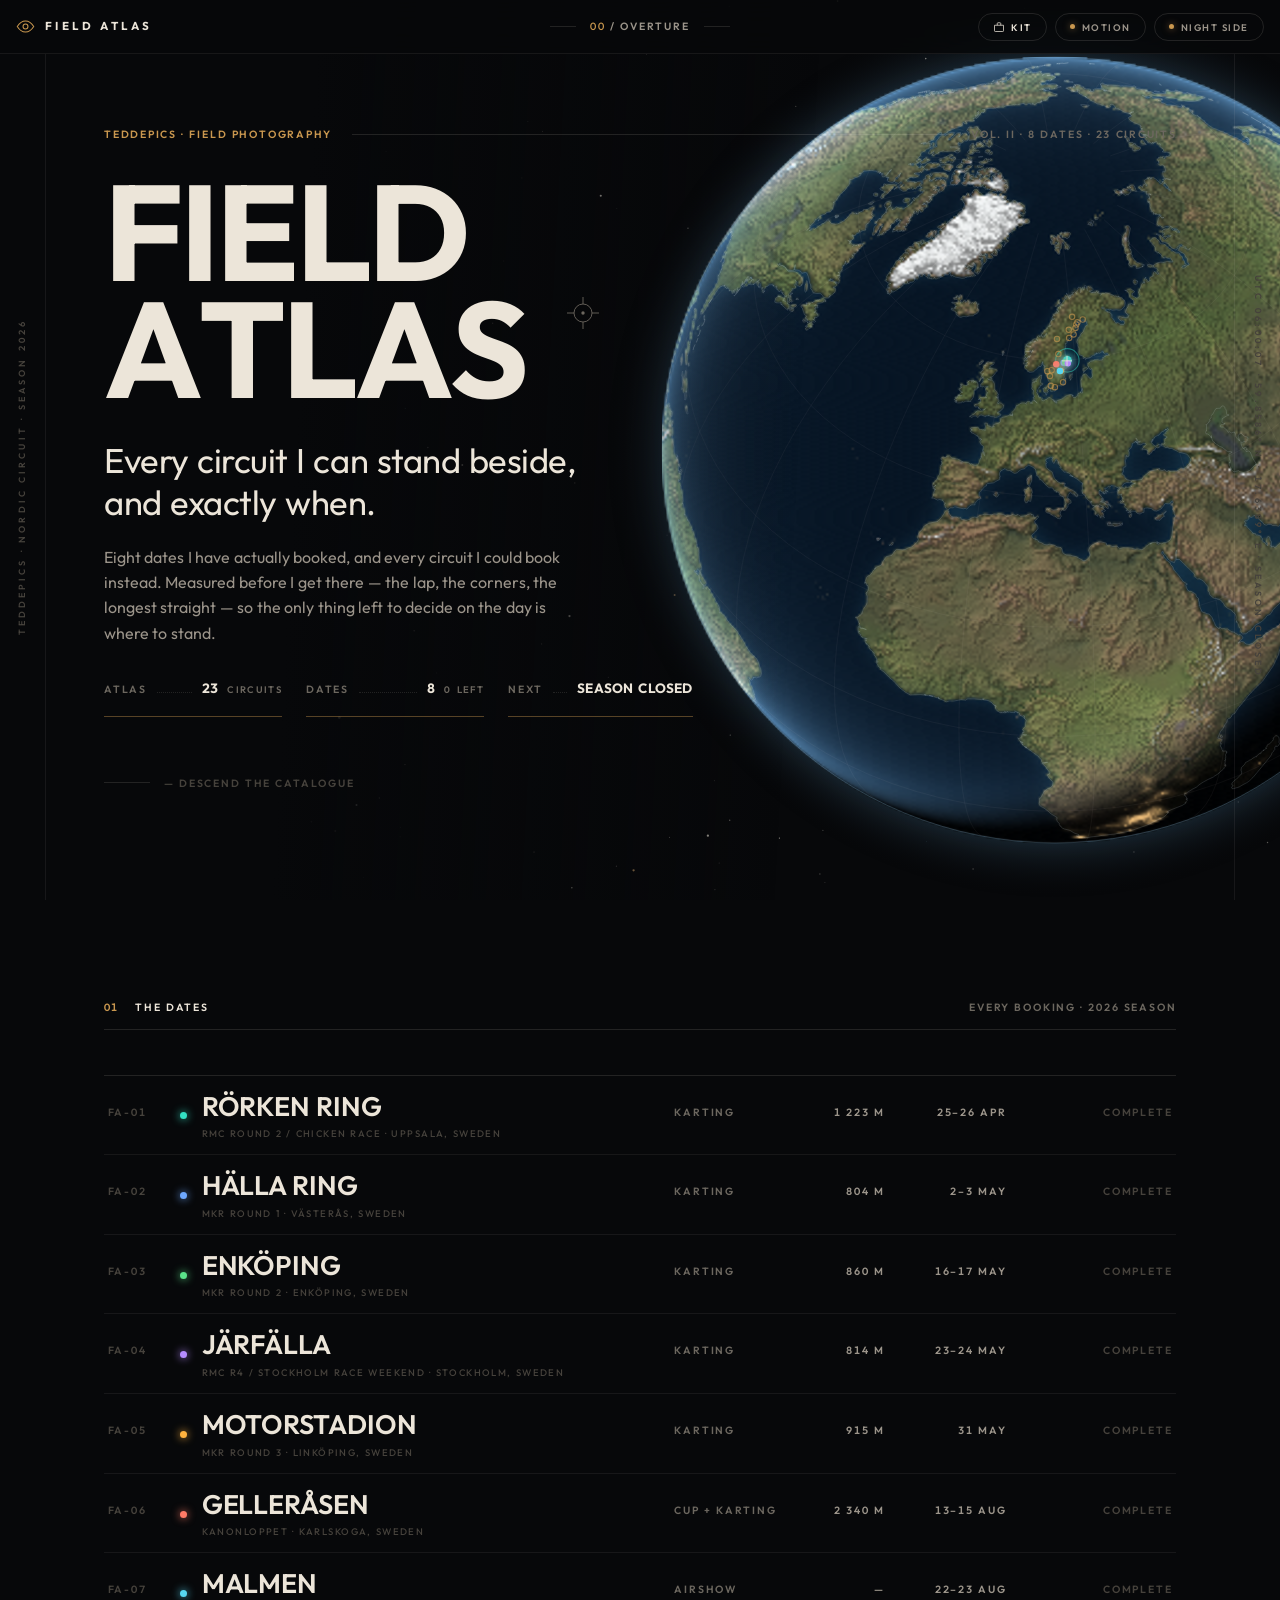
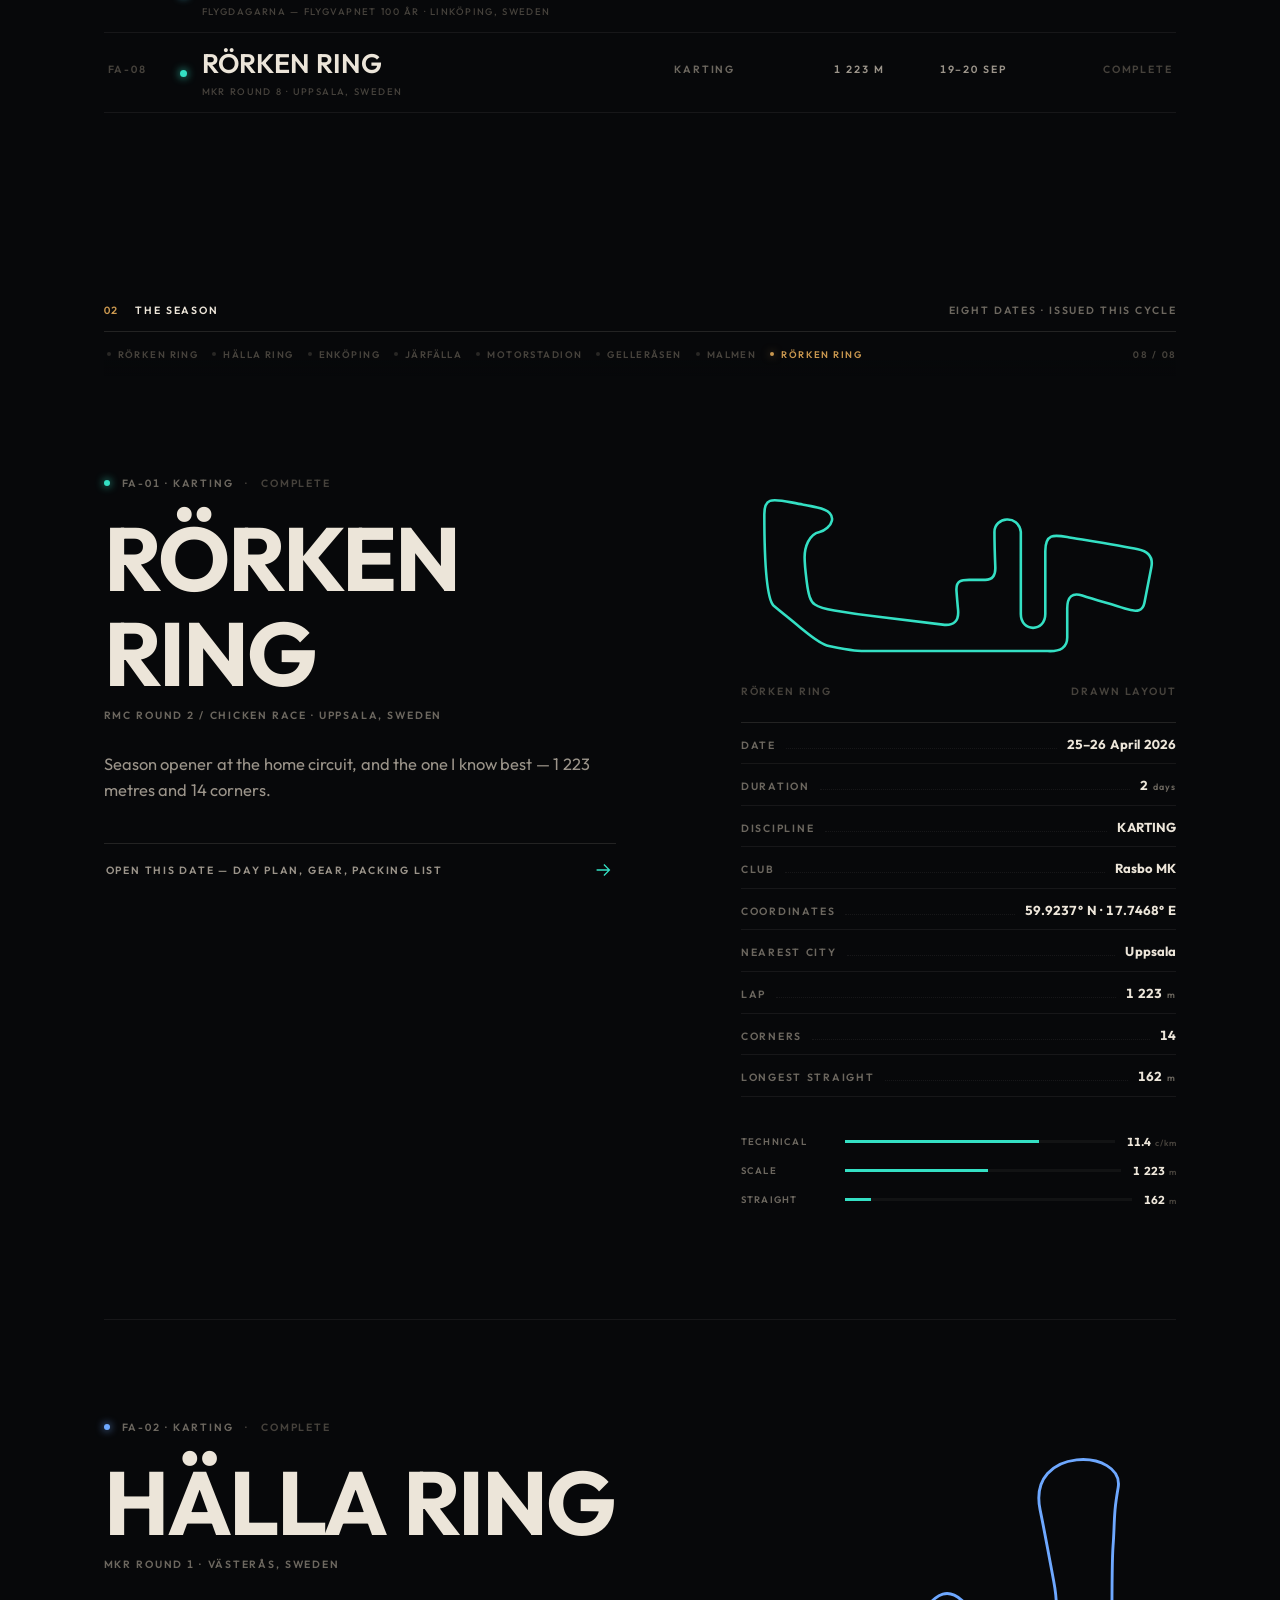
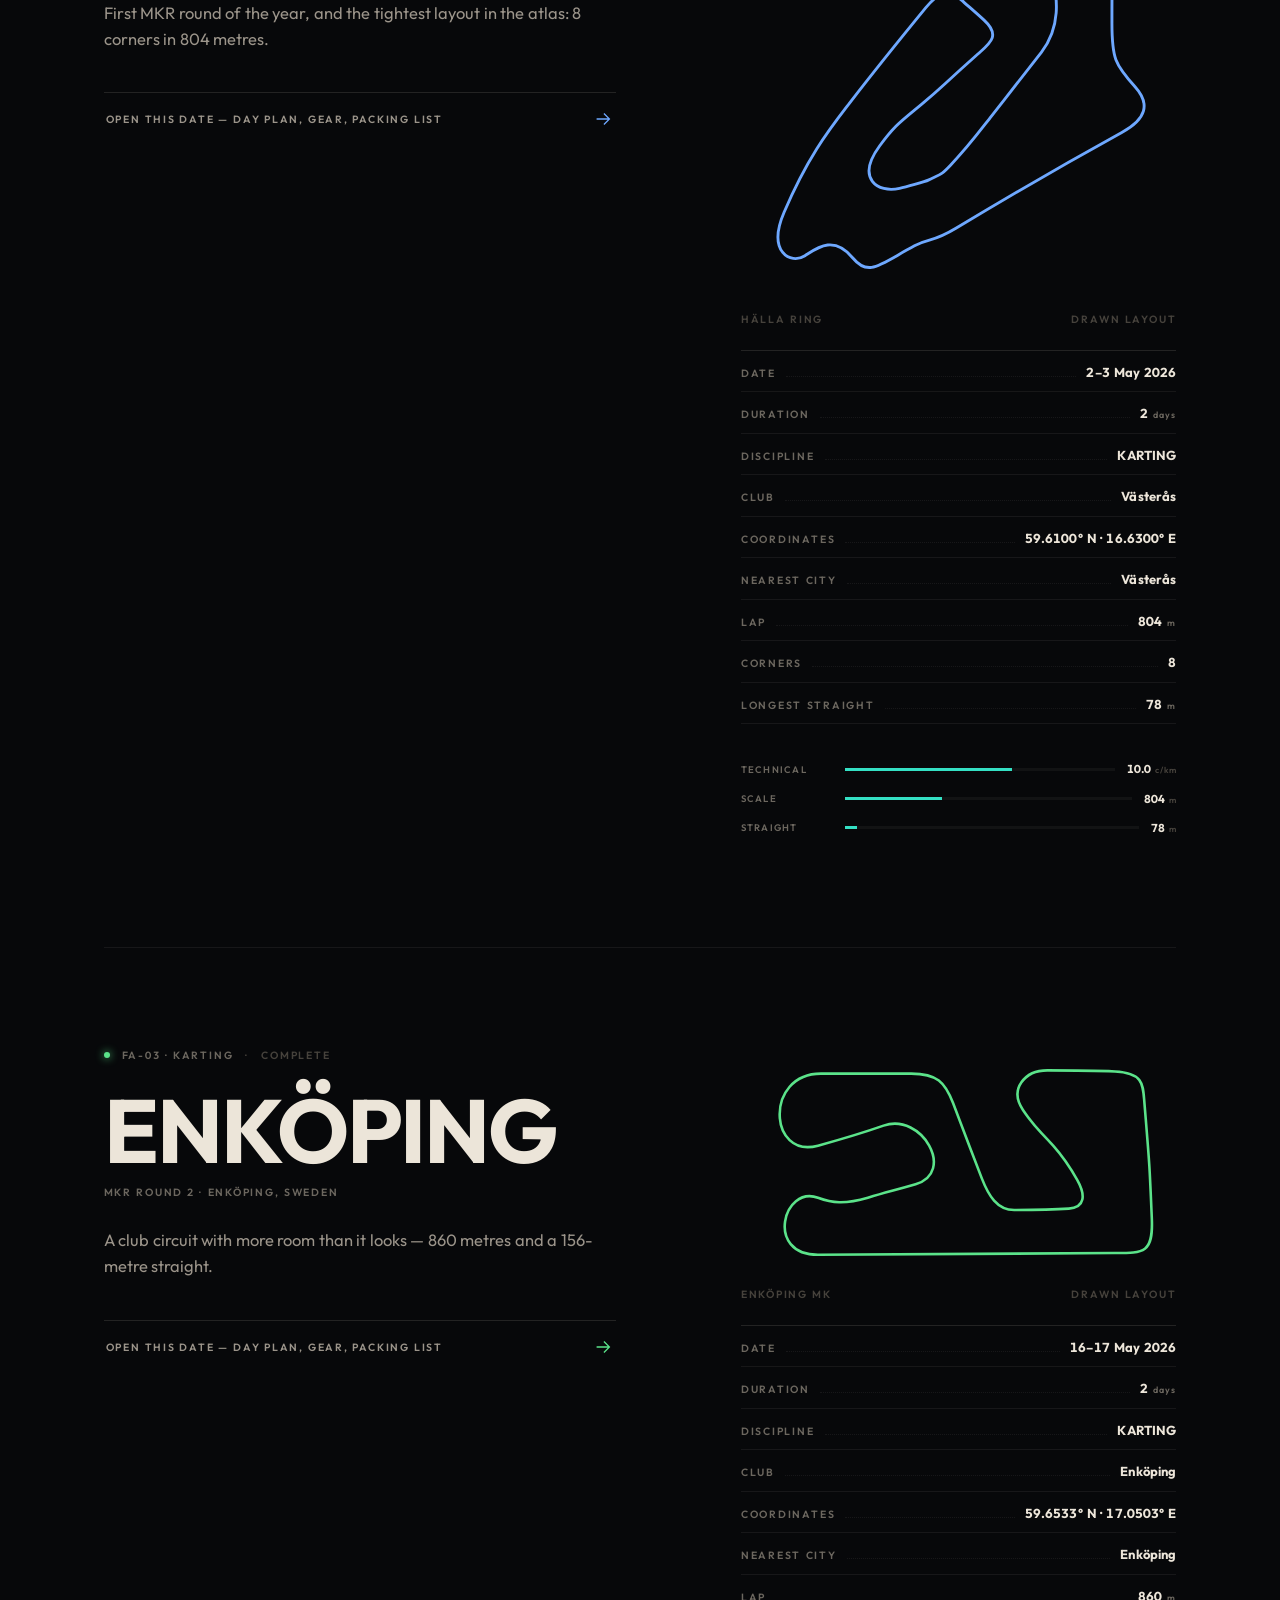
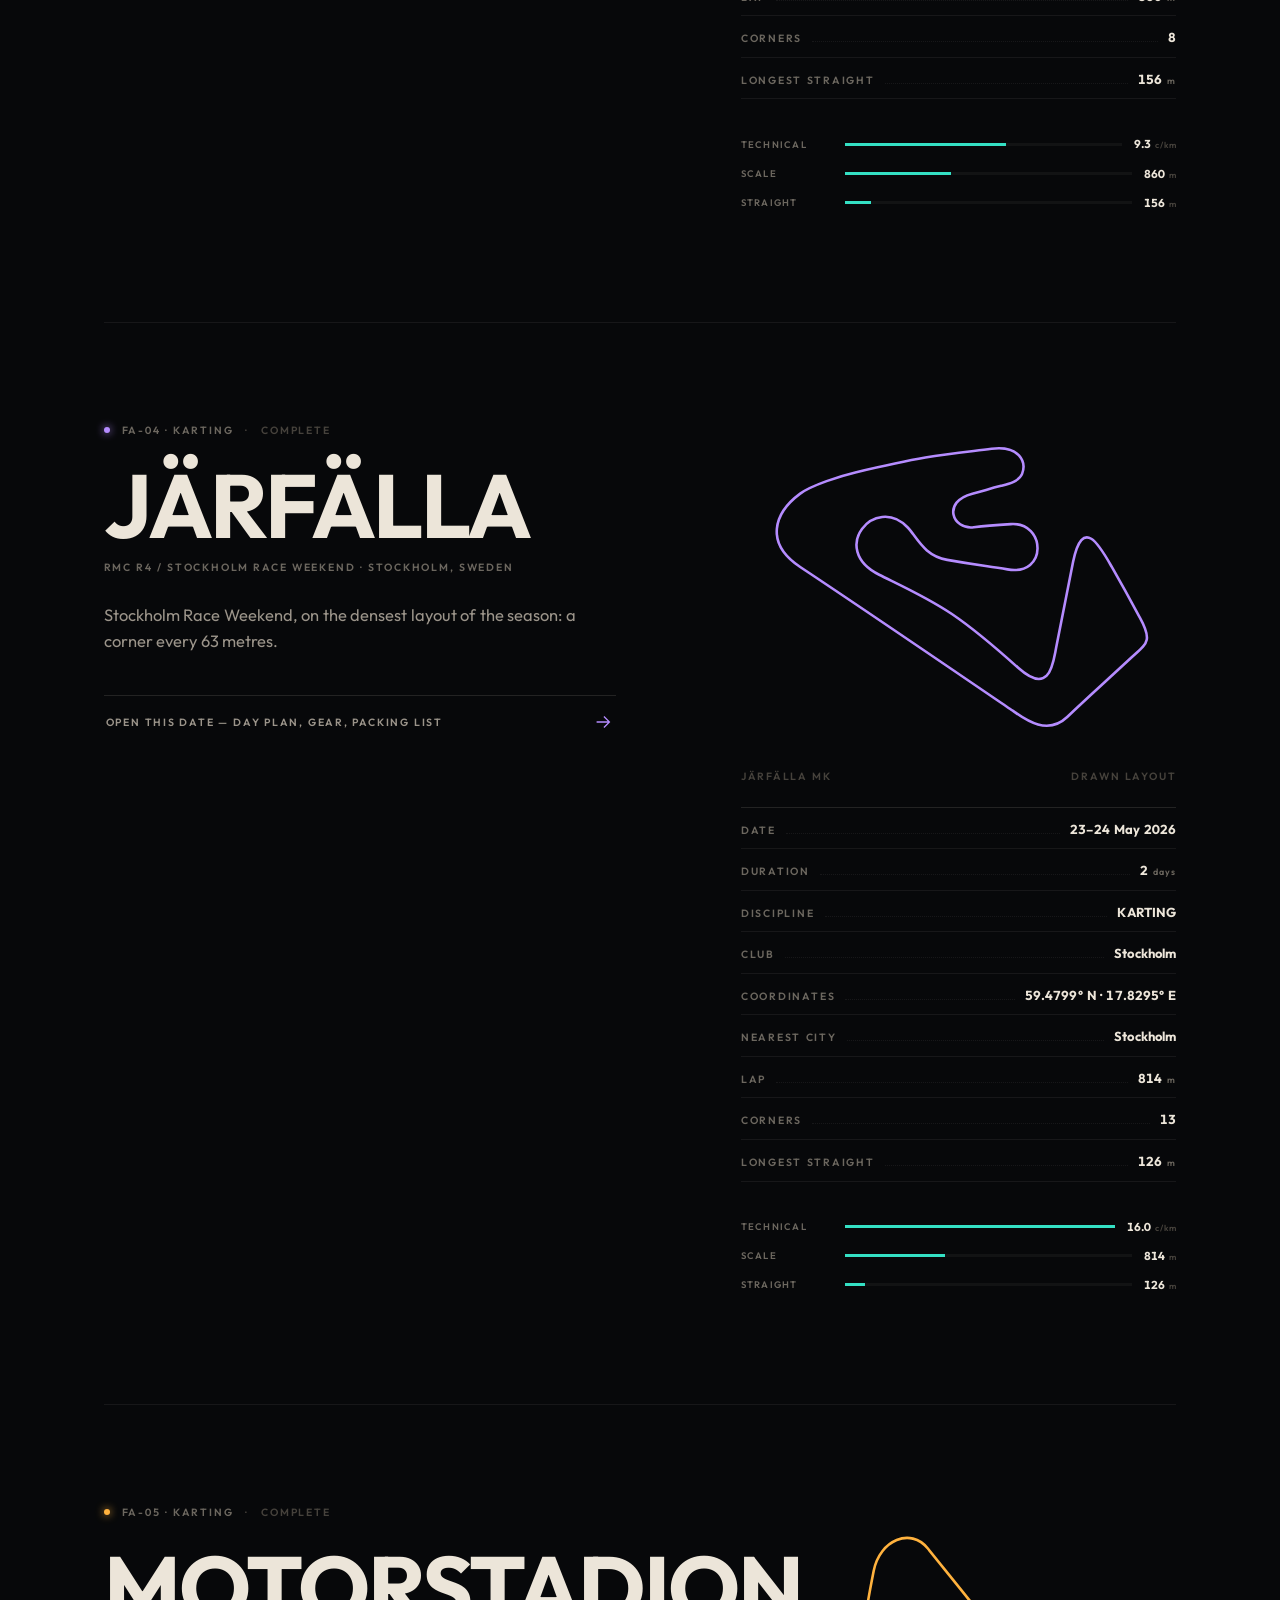
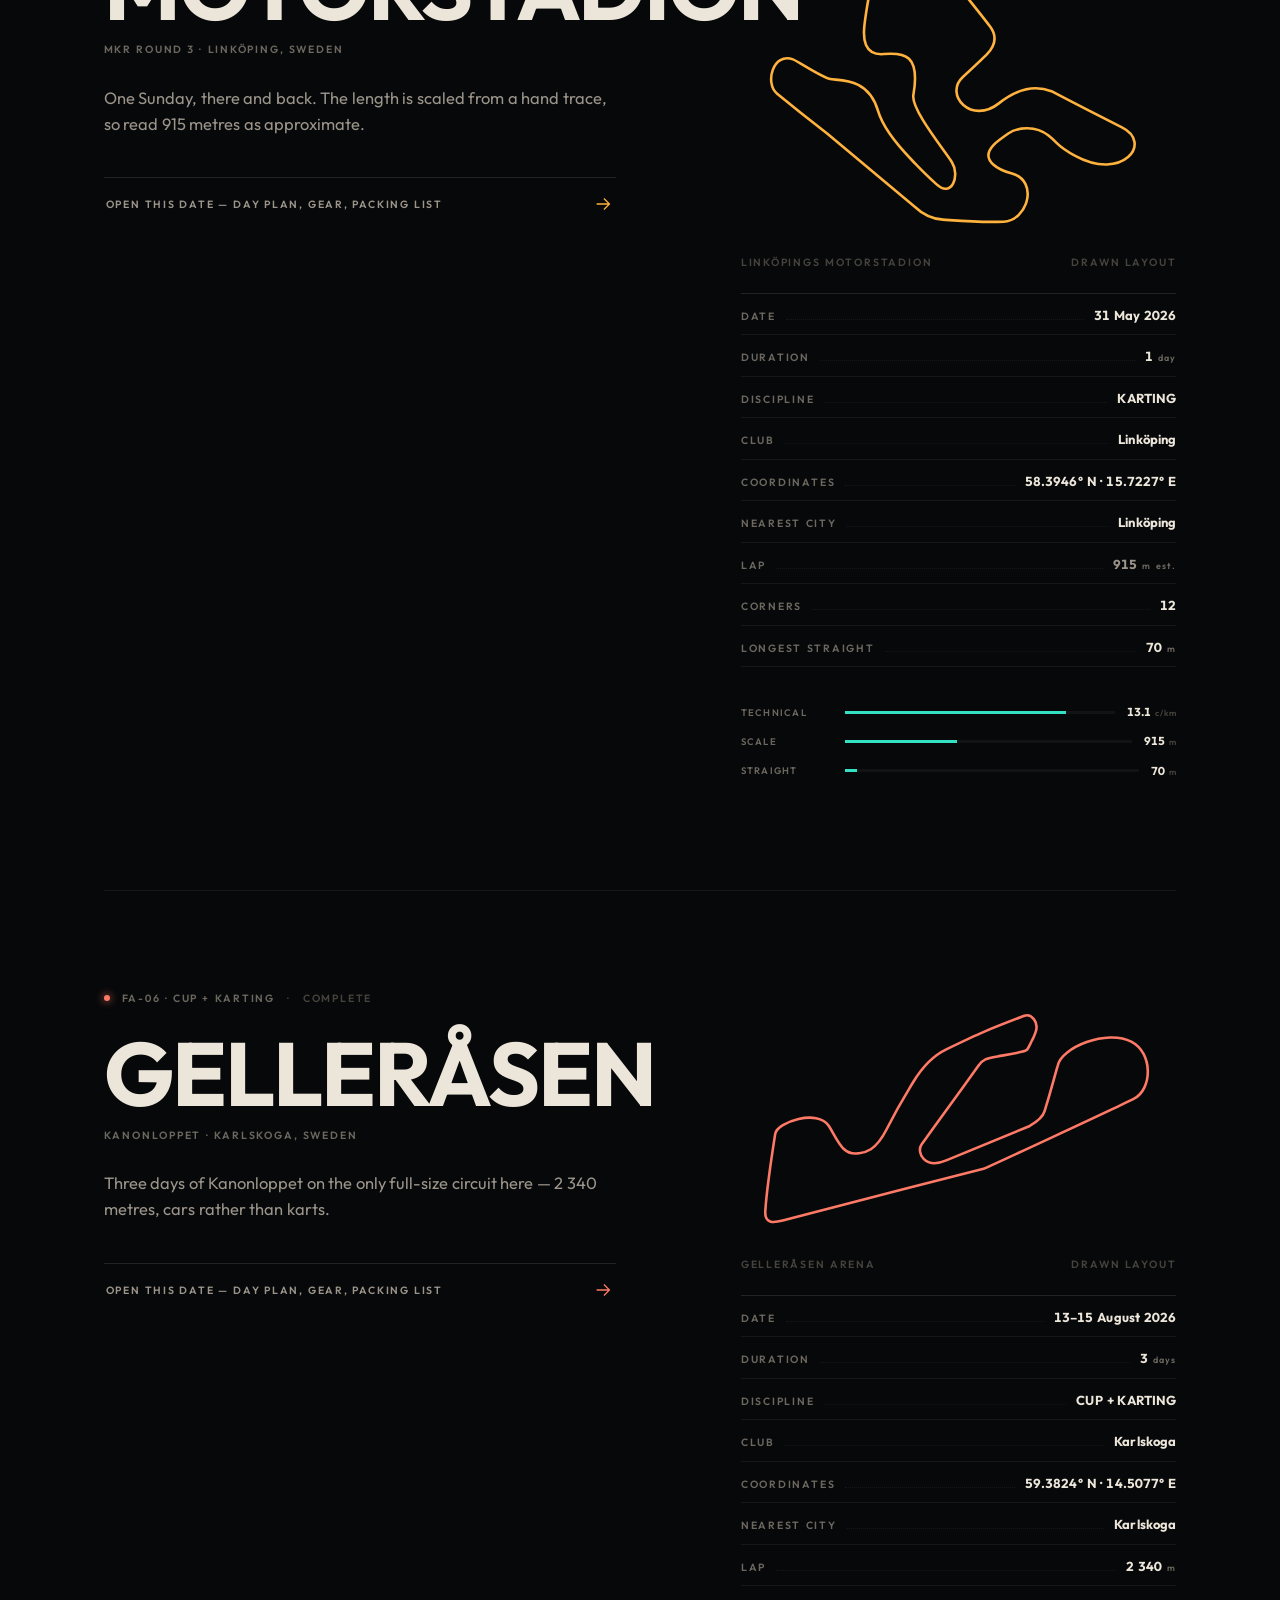
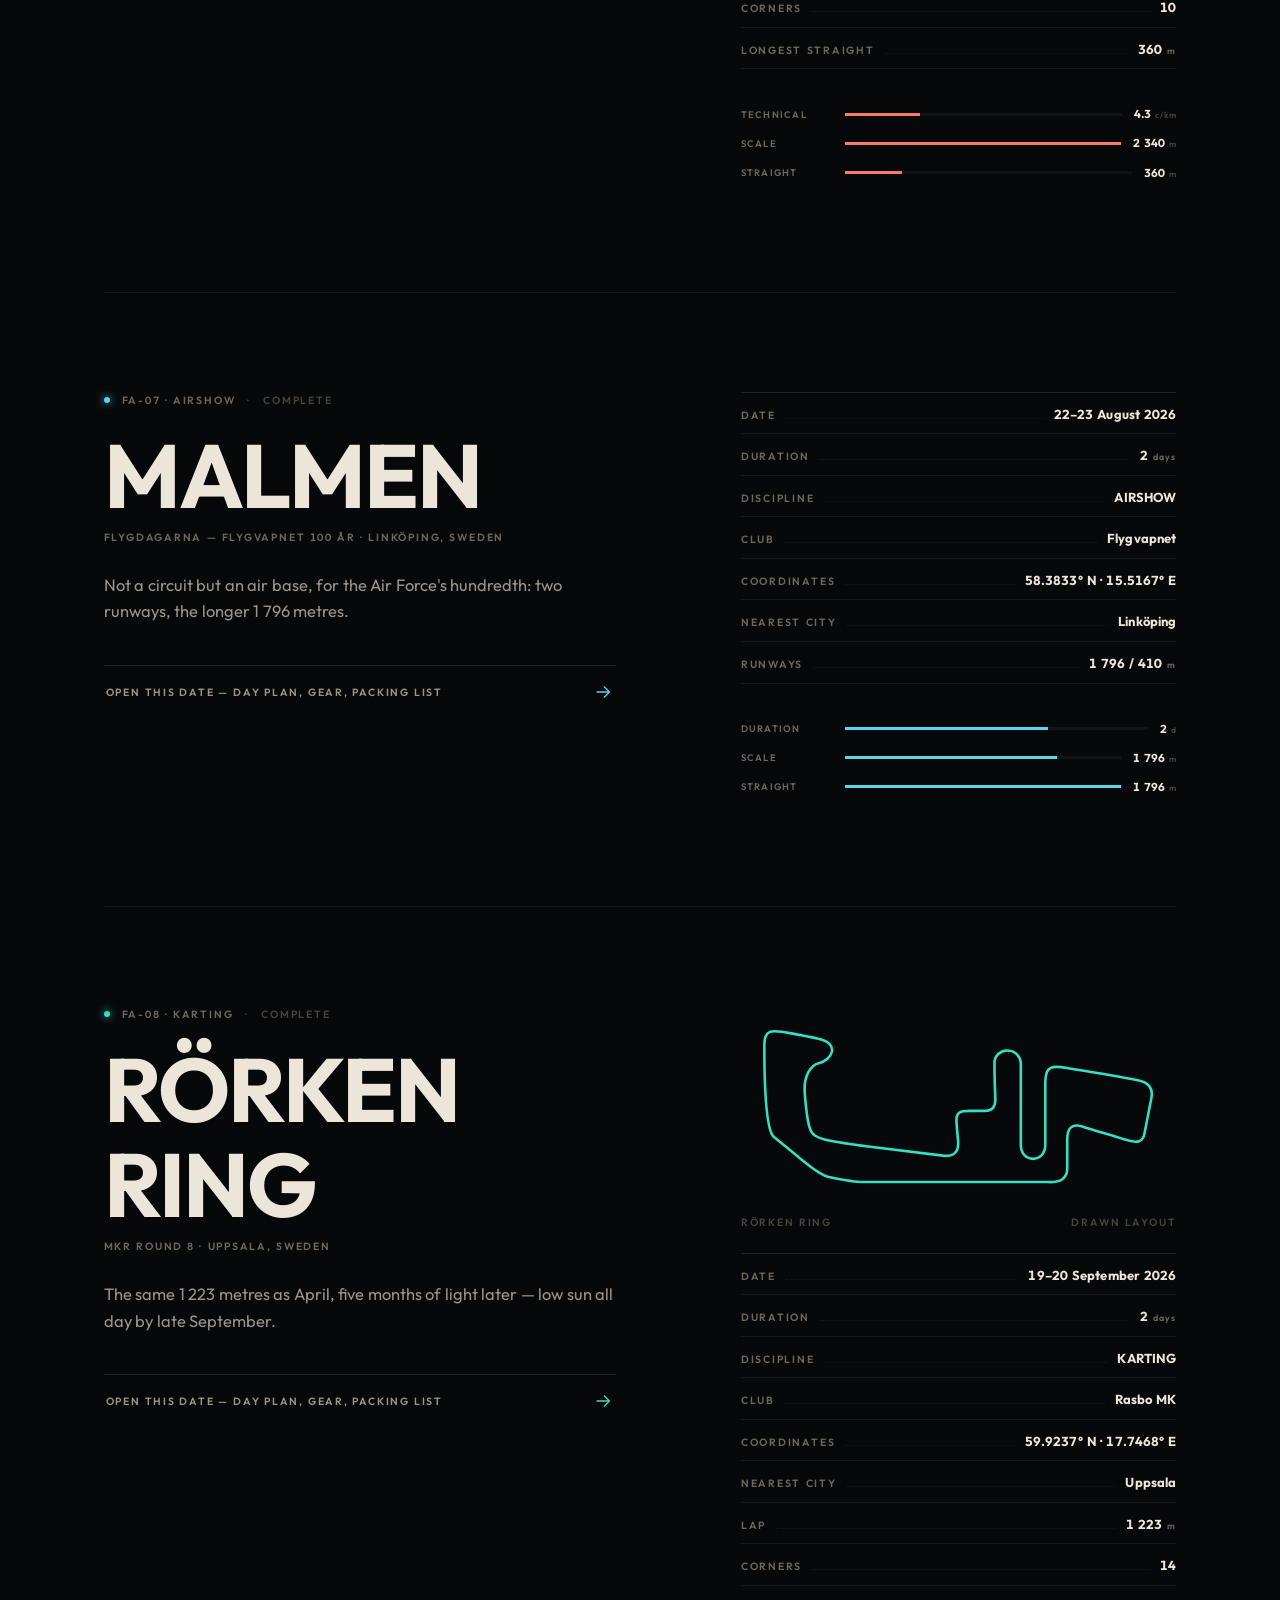
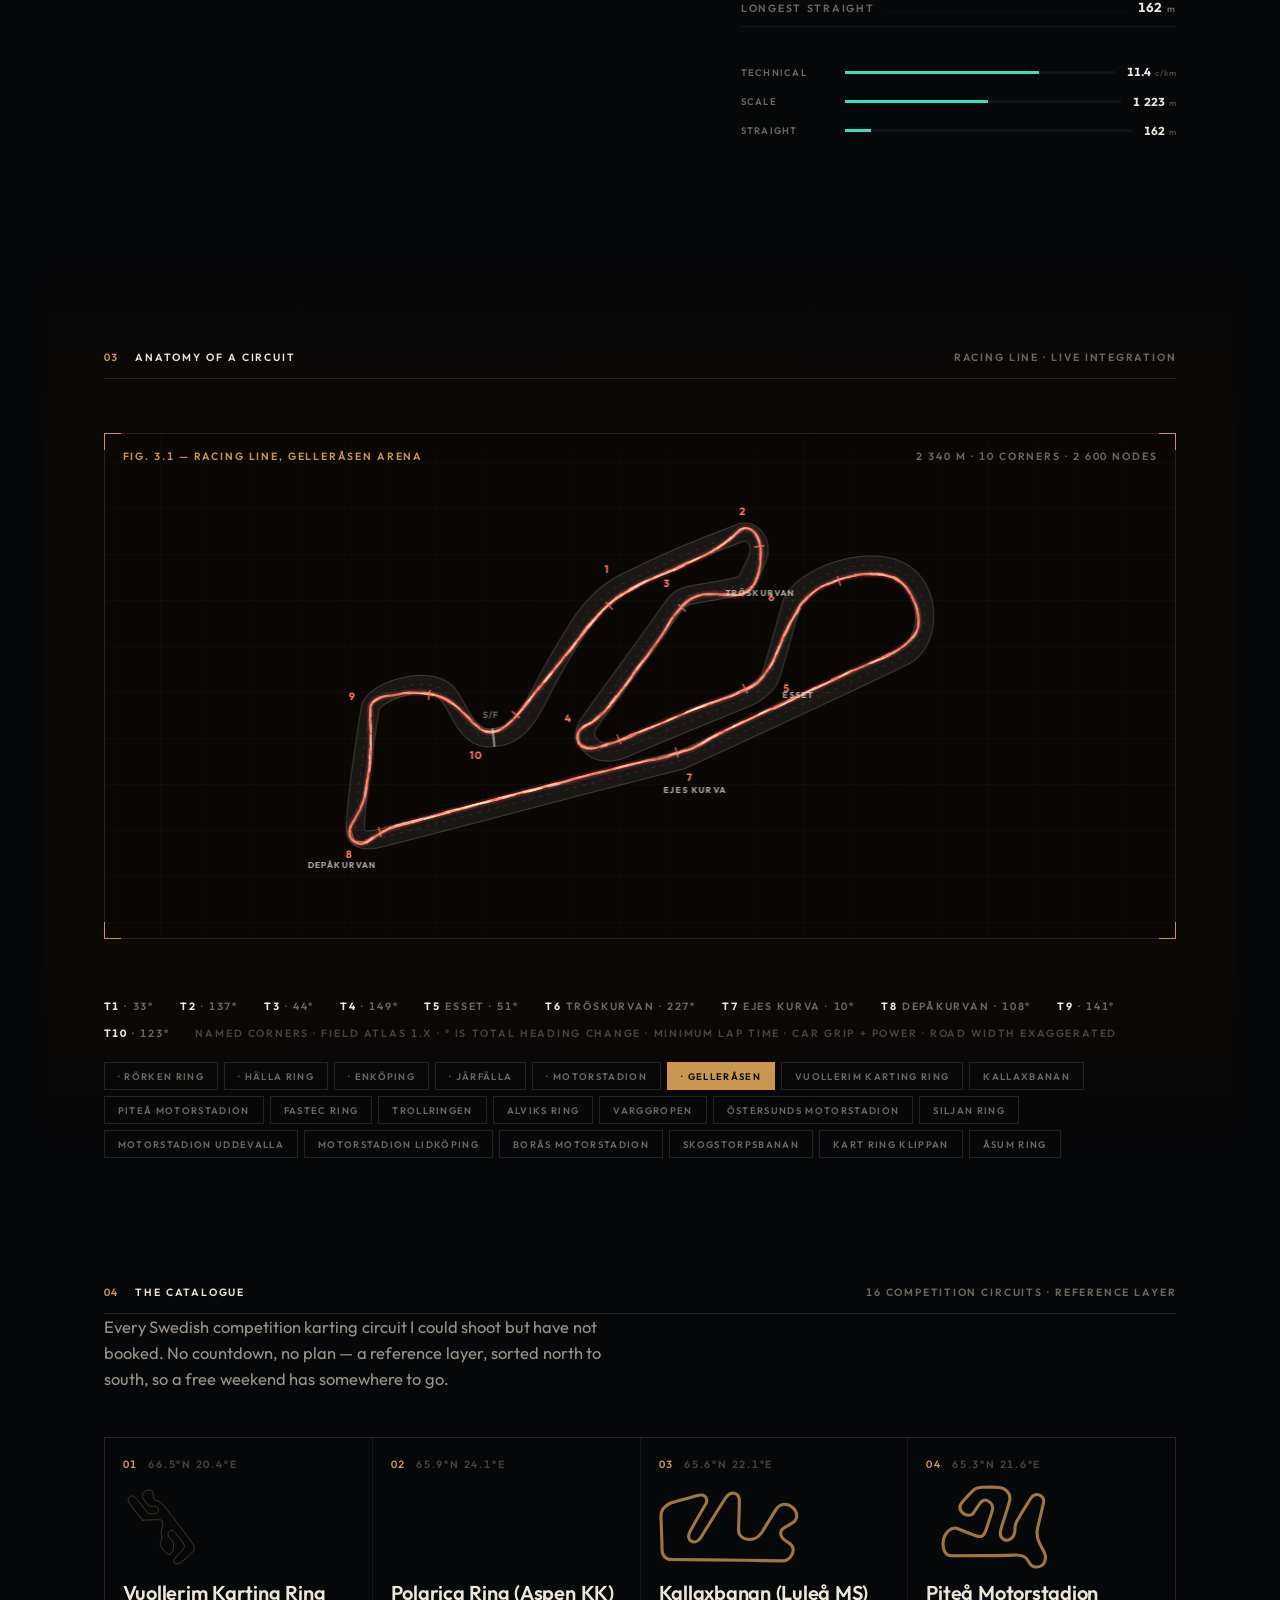
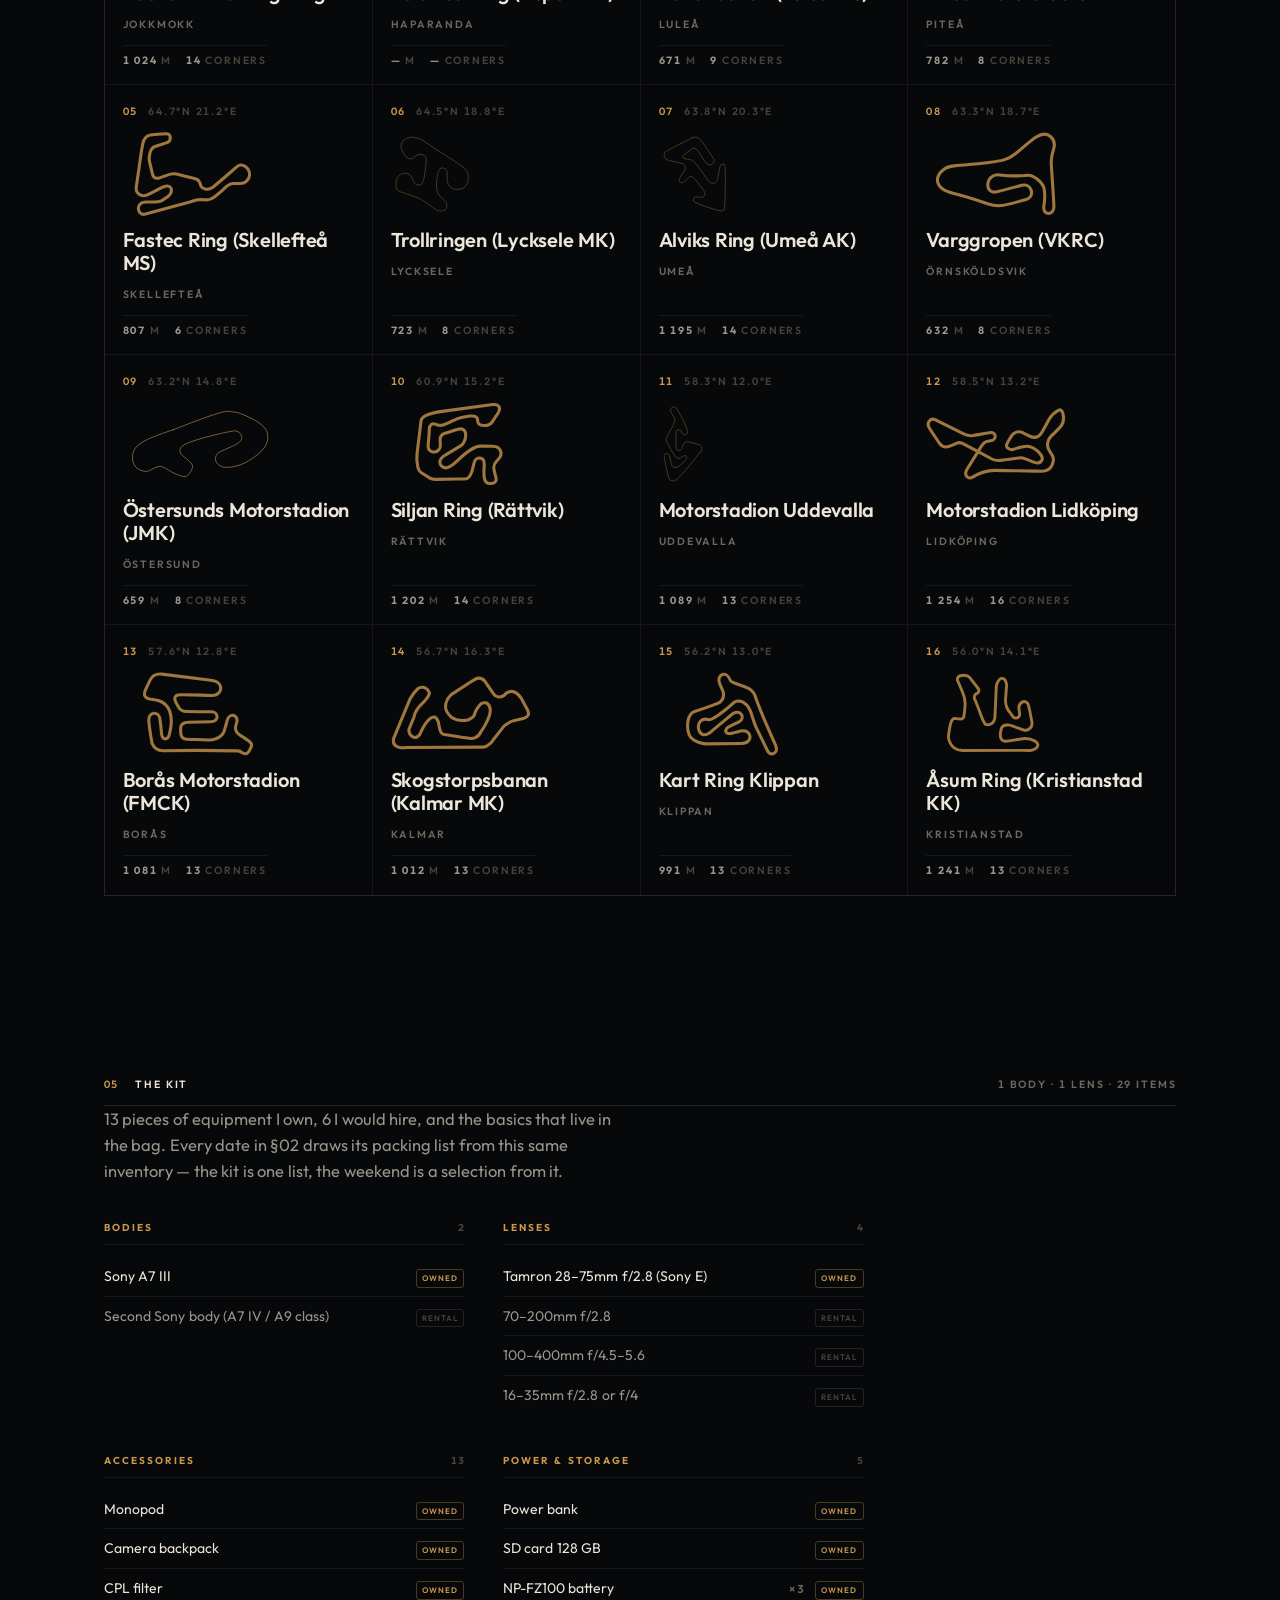
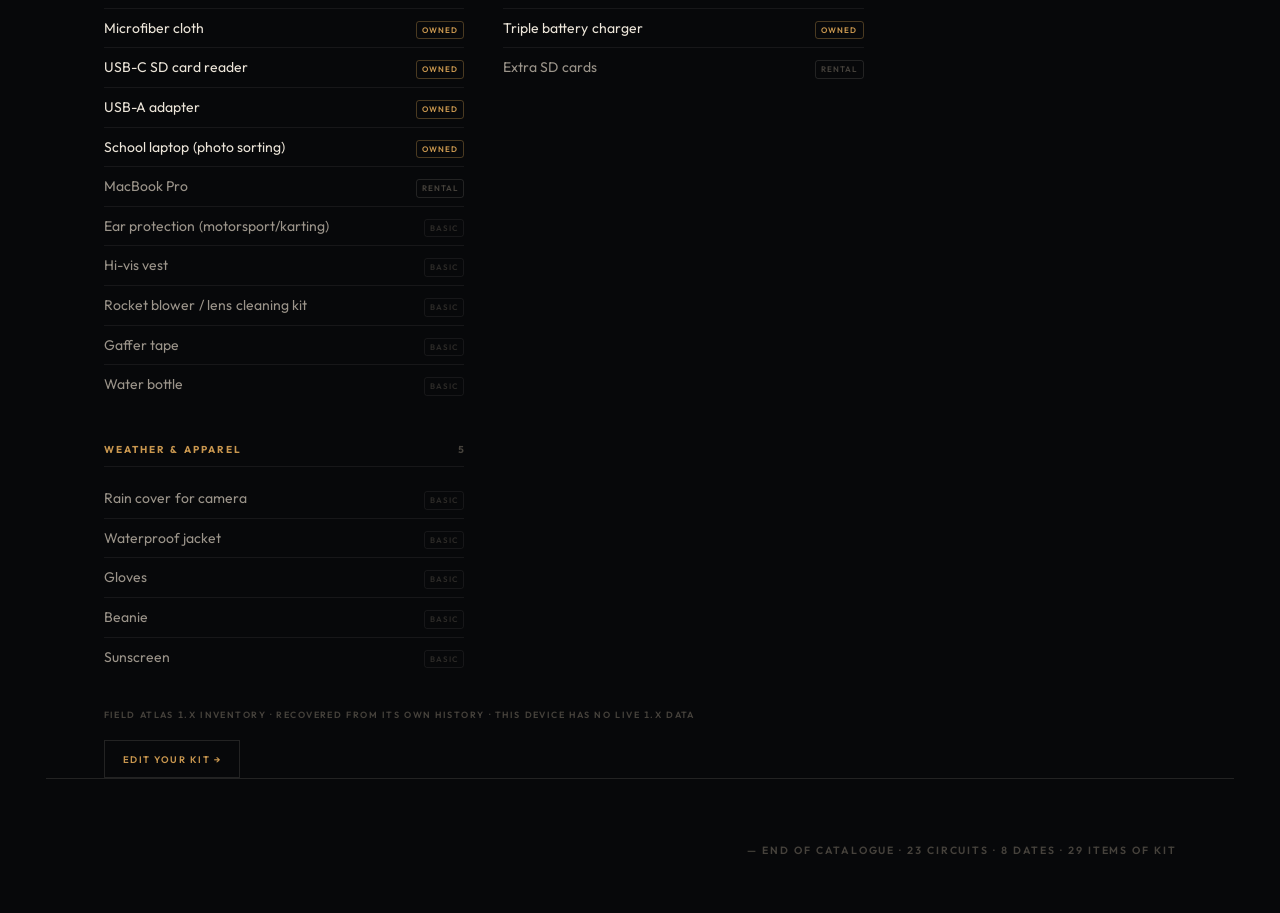
==== commit e22d14b9: "early-access v1.0.5" ====
--- a/index.html
+++ b/index.html
@@ -15,7 +15,7 @@
 <link href="https://fonts.googleapis.com/css2?family=Outfit:wght@300..800&display=swap" rel="stylesheet">
 
 <link rel="stylesheet" href="assets/tokens.css?v=502e59e0">
-<link rel="stylesheet" href="assets/app.css?v=b6c46b7d">
+<link rel="stylesheet" href="assets/app.css?v=63e4c3d2">
 </head>
 <body>
 
@@ -55,7 +55,21 @@
   </a>
   <div class="chapter mono"><i></i><span id="chapter-label"><b>00</b> / OVERTURE</span><i></i></div>
   <div class="pills">
-    <button class="pill" id="pill-motion" type="button" aria-pressed="true">MOTION</button>
+    <!-- KIT is the only navigation on the page. §05 THE KIT sits at the very
+         bottom of a very long scroll, so on a phone "what am I packing" used to
+         mean scrolling past the whole season and the whole catalogue to reach it.
+         This opens the same list as a panel, from wherever the reader is.
+         data-route is picked up by the delegated handler in js/main.js. -->
+    <button class="pill pill--go" id="pill-kit" type="button" data-route="gear">
+      <svg viewBox="0 0 24 24" fill="none" stroke="currentColor" stroke-width="1.5" aria-hidden="true">
+        <path d="M3 8.5h18v11a1.5 1.5 0 0 1-1.5 1.5h-15A1.5 1.5 0 0 1 3 19.5v-11Z"></path>
+        <path d="M8.5 8.5V5a1.5 1.5 0 0 1 1.5-1.5h4A1.5 1.5 0 0 1 15.5 5v3.5"></path>
+      </svg>
+      <span>KIT</span>
+    </button>
+    <!-- the label is in a span so it collapses to the state dot at ≤760px, the
+         way NIGHT SIDE always has — it was a bare text node and did not -->
+    <button class="pill" id="pill-motion" type="button" aria-pressed="true"><span>MOTION</span></button>
     <button class="pill" id="pill-theme" type="button" aria-pressed="true"><span>NIGHT SIDE</span></button>
   </div>
 </header>
@@ -193,6 +207,8 @@
         <!-- built by renderKit() in js/main.js -->
         <div class="kit" id="kit-grid"></div>
         <div class="kit-src mono rise" id="kit-src"></div>
+        <!-- the chapter is the essay; the panel is the tool. Same list either way. -->
+        <button class="kit-open mono rise" type="button" data-route="gear">EDIT YOUR KIT →</button>
       </div>
     </div>
   </section>
@@ -220,6 +236,6 @@
   </div>
 </div>
 
-<script type="module" src="js/main.js?v=761d0c30"></script>
+<script type="module" src="js/main.js?v=3bae9c54"></script>
 </body>
 </html>
--- a/assets/app.css
+++ b/assets/app.css
@@ -5,7 +5,12 @@
 
 *, *::before, *::after { box-sizing: border-box; }
 html { -webkit-text-size-adjust: 100%; scroll-behavior: smooth; overflow-x: clip; }
-@media (prefers-reduced-motion: reduce) { html { scroll-behavior: auto; } }
+/* ★ THE MOTION PILL IS THE ONLY AUTHORITY, so this keys off `body.no-motion` and
+   not off the media query. See the block at the end of the MOTION section.
+   `:has()` because `scroll-behavior` only governs the viewport when it is set on
+   the ROOT element — unlike `overflow`, it does not propagate up from <body>, so
+   `body.no-motion { scroll-behavior: auto }` would silently do nothing. */
+:root:has(body.no-motion) { scroll-behavior: auto; }
 
 body {
   margin: 0;
@@ -140,6 +145,27 @@
 }
 .pill[aria-pressed='false']::before { background: var(--ink-4); box-shadow: none; }
 
+/* ★ ONE COLD VISIT'S WORTH OF "THIS IS A SWITCH, AND IT IS ON".
+ *
+ * Motion now boots on even for a reader whose OS asked for less of it — see the
+ * note over the pill in js/main.js. That override is defensible only if it is
+ * VISIBLE, so on the one load where 2.0 overrules the system preference the pill
+ * carries the accent until it is touched. It is not an alert and it does not
+ * queue behind anything; it is the control drawing attention to itself once.
+ * Cleared on the first click, whichever way that click goes. */
+.pill--flag {
+  position: relative;
+  border-color: var(--accent-dim); color: var(--ink);
+  box-shadow: 0 0 0 3px var(--accent-soft);
+}
+
+/* KIT is navigation, not a toggle: no state dot, and it keeps its label at every
+   width because it is the only way to the kit from anywhere but the page foot. */
+.pill--go { color: var(--ink); border-color: var(--hairline); gap: 6px; }
+.pill--go::before { display: none; }
+.pill--go:hover { border-color: var(--accent); color: var(--accent-text); }
+.pill--go svg { width: 12px; height: 12px; flex: none; }
+
 /* the two vertical rails */
 .rail {
   position: fixed; top: var(--bar-h); bottom: 0; z-index: 60;
@@ -658,7 +684,23 @@
 /* ------------------------------------------------------------ gear list */
 .p-gear-sub { color: var(--ink-4); margin-bottom: 18px; }
 .p-cat { margin-bottom: 20px; }
-.p-cat-h { color: var(--ink-3); margin-bottom: 7px; }
+.p-cat-h {
+  display: flex; align-items: baseline; justify-content: space-between; gap: 12px;
+  color: var(--ink-3); margin-bottom: 7px;
+}
+/* picked / total. Goes accent only when the category is complete, so a glance
+   down the panel reads as "these are done, that one is not". */
+.p-cat-h .n { flex: none; color: var(--ink-4); font-size: 9.5px; letter-spacing: .1em; }
+.p-cat-h .n.is-all { color: var(--accent); }
+
+/* things on the list that have to be booked before the weekend, not packed */
+.p-rental {
+  display: flex; flex-wrap: wrap; align-items: baseline; gap: 6px 10px;
+  margin: -2px 0 18px; padding: 10px 12px;
+  border: 1px solid var(--accent-dim); border-left-width: 2px;
+  font-size: 13.5px; color: var(--ink-2);
+}
+.p-rental b { color: var(--accent); font-size: 8.5px; letter-spacing: .14em; }
 .p-item {
   -webkit-appearance: none; appearance: none;
   display: flex; align-items: center; gap: 11px; width: 100%;
@@ -926,16 +968,132 @@
 .p-src { margin-top: 14px; color: var(--ink-4); font-size: 9px; letter-spacing: .14em; }
 
 .p-dates { display: flex; flex-direction: column; align-items: flex-start; gap: 2px; }
+/* an <a> when it goes to an anchor, a <button> when it opens a panel — same
+   affordance either way, so the button has to shed its UA chrome */
 .p-out {
   display: inline-flex; align-items: center; gap: 8px;
   margin-top: 14px; padding: 10px 2px;
-  border-bottom: 1px solid var(--hairline);
+  border: 0; border-bottom: 1px solid var(--hairline);
+  background: none; font: inherit; cursor: pointer;
   color: var(--accent); text-decoration: none;
   transition: gap .3s var(--ease), border-color .3s var(--ease);
 }
 .p-out:hover { gap: 13px; border-bottom-color: var(--accent-dim); }
 .p-out:focus-visible { outline: 1px solid var(--accent); outline-offset: 3px; }
 .p-dates .p-out { width: 100%; margin-top: 0; }
+
+/* ========================================================= THE KIT EDITOR
+ * Rows in the kit panel. Deliberately built out of the vocabulary the date
+ * panel already uses — .p-cat groups, .p-cat-h headers, the same hairlines and
+ * the same 44px touch target — so the editable list reads as the same object as
+ * the packing list, which it is.
+ *
+ * ★ ONE ROW, TWO LINES ON A PHONE. The row is a grid rather than a flex line
+ * because five controls (name, category, owned/rental, quantity, delete) cannot
+ * share a 360px width and still be tappable. Under 560px the name takes the
+ * first line to itself and the four controls sit under it, which keeps every
+ * target at full size instead of shrinking all five to fit.
+ * ========================================================================= */
+.kit-open {
+  display: inline-flex; align-items: center; gap: 8px;
+  margin-top: 18px; padding: 12px 18px;
+  border: 1px solid var(--hairline); background: none; color: var(--accent);
+  font-family: var(--font-mono); font-size: 9.5px; font-weight: 600;
+  letter-spacing: .16em; text-transform: uppercase; cursor: pointer;
+  transition: border-color .25s var(--ease), gap .3s var(--ease);
+}
+.kit-open:hover { border-color: var(--accent-dim); gap: 13px; }
+.kit-open:focus-visible { outline: 1px solid var(--accent); outline-offset: 3px; }
+
+.kit-adopt {
+  margin-bottom: 22px; padding: 15px 16px;
+  border: 1px solid var(--hairline); background: var(--panel-soft, transparent);
+}
+.kit-adopt p { margin: 0 0 13px; font-size: 14px; color: var(--ink-2); }
+.kit-adopt b { color: var(--ink); font-weight: 600; }
+.kit-adopt-do { display: flex; flex-wrap: wrap; gap: 8px; }
+
+.kit-btn {
+  min-height: 40px; padding: 9px 15px;
+  border: 1px solid var(--hairline); background: none; color: var(--ink-2);
+  font-family: var(--font-mono); font-size: 9px; font-weight: 600;
+  letter-spacing: .14em; text-transform: uppercase; cursor: pointer;
+  transition: border-color .2s, color .2s;
+}
+.kit-btn:hover { border-color: var(--accent-dim); color: var(--ink); }
+.kit-btn--go { border-color: var(--accent-dim); color: var(--accent); }
+.kit-btn:focus-visible { outline: 1px solid var(--accent); outline-offset: 2px; }
+
+.kit-add {
+  display: grid; grid-template-columns: minmax(0, 1fr) auto auto auto;
+  gap: 8px; align-items: center; margin-bottom: 24px;
+  padding-bottom: 18px; border-bottom: 1px solid var(--hairline);
+}
+.kit-in {
+  min-height: 40px; padding: 9px 11px; min-width: 0;
+  border: 1px solid var(--hairline); background: transparent; color: var(--ink);
+  font: inherit; font-size: 14px;
+}
+.kit-in:focus-visible { outline: 1px solid var(--accent); outline-offset: -1px; }
+.kit-in--cat {
+  font-family: var(--font-mono); font-size: 9.5px; letter-spacing: .1em;
+  text-transform: uppercase; color: var(--ink-2);
+}
+/* the native menu is the OS's, so it needs a real background to be readable */
+.kit-in--cat option { background: var(--bg); color: var(--ink); }
+.kit-rent {
+  display: inline-flex; align-items: center; gap: 7px; cursor: pointer;
+  color: var(--ink-3); font-size: 8.5px; letter-spacing: .13em;
+}
+.kit-rent input { accent-color: var(--accent); width: 15px; height: 15px; }
+
+.kit-row {
+  display: grid; align-items: center; gap: 9px;
+  grid-template-columns: minmax(0, 1fr) auto auto auto auto;
+  padding: 7px 0; border-bottom: 1px solid var(--hairline-soft);
+}
+.kit-nm { border-color: transparent; padding: 8px 6px; }
+.kit-nm:hover { border-color: var(--hairline); }
+
+.kit-tag {
+  min-height: 34px; padding: 5px 9px; cursor: pointer;
+  border: 1px solid var(--hairline); background: none; color: var(--ink-4);
+  font-family: var(--font-mono); font-size: 8.5px; letter-spacing: .13em;
+  transition: color .2s, border-color .2s;
+}
+.kit-tag.is-rental { border-color: var(--accent-dim); color: var(--accent); }
+.kit-tag:focus-visible { outline: 1px solid var(--accent); outline-offset: 2px; }
+
+.kit-qty { display: inline-flex; align-items: center; gap: 2px; }
+.kit-qty span { min-width: 22px; text-align: center; font-size: 12px; color: var(--ink); }
+.kit-step {
+  width: 30px; height: 34px; cursor: pointer;
+  border: 1px solid var(--hairline); background: none; color: var(--ink-2);
+  font-size: 14px; line-height: 1;
+}
+.kit-step:hover { border-color: var(--accent-dim); color: var(--ink); }
+.kit-step:focus-visible { outline: 1px solid var(--accent); outline-offset: 2px; }
+
+.kit-del {
+  width: 32px; height: 34px; cursor: pointer;
+  border: 1px solid transparent; background: none; color: var(--ink-4);
+  font-size: 13px; line-height: 1;
+  transition: color .2s, border-color .2s;
+}
+.kit-del:hover { color: var(--accent); border-color: var(--hairline); }
+.kit-del:focus-visible { outline: 1px solid var(--accent); outline-offset: 2px; }
+
+/* a read-only row in the not-yet-adopted state: same shape, no controls */
+.p-item.is-static { cursor: default; }
+.p-item.is-static:hover { color: var(--ink-2); }
+
+@media (max-width: 560px) {
+  .kit-add { grid-template-columns: minmax(0, 1fr) auto; }
+  .kit-add .kit-in--cat { grid-column: 1; }
+  .kit-row { grid-template-columns: repeat(3, auto) 1fr; }
+  .kit-nm { grid-column: 1 / -1; border-color: var(--hairline); }
+  .kit-del { justify-self: end; }
+}
 
 /* =================================================================== MOTION */
 .rise { opacity: 0; transform: translateY(26px); }
@@ -958,15 +1116,23 @@
    reads as a page change — but it does not travel, and the scrim does not blur */
 body.no-motion .panel-card { transform: none !important; transition: opacity .18s linear; }
 body.no-motion .panel-scrim { backdrop-filter: none; -webkit-backdrop-filter: none; }
-
-@media (prefers-reduced-motion: reduce) {
-  .rise, .hero-title .ch { opacity: 1 !important; transform: none !important; }
-  .bar .fill, .chapter-head hr { transform: scaleX(1) !important; }
-  .thumb path.line { stroke-dashoffset: 0 !important; }
-  .descend span { animation: none; }
-  .panel-card { transform: none !important; }
-  .entry-open:hover svg { transform: none; }
-}
+body.no-motion .entry-open:hover svg { transform: none; }
+
+/* ★ THERE IS NO `@media (prefers-reduced-motion: reduce)` BLOCK HERE ANY MORE,
+ * AND ITS ABSENCE IS THE POINT.
+ *
+ * One used to sit right here, restating the seven rules above verbatim against
+ * the media query instead of the class. That made the OS setting a SECOND,
+ * unreachable authority: pressing MOTION on set `motion = true`, removed
+ * `body.no-motion`, told all four canvases to run — and every CSS reveal on the
+ * page stayed frozen anyway, because these rules never looked at the class. On
+ * Windows, where the media query reports `reduce` whenever Animation effects are
+ * off, the pill appeared to be lying.
+ *
+ * The media query is now consulted exactly once, in js/main.js, as the first-run
+ * default for a reader who has never touched the pill. After that the stored
+ * choice is the answer, `body.no-motion` is how it is expressed, and there is
+ * one place to look when the page will not move. */
 
 /* ============================================================== RESPONSIVE */
 @media (max-width: 1080px) {
@@ -993,6 +1159,8 @@
   .pill { padding: 6px 10px; font-size: 8.5px; letter-spacing: .1em; }
   .pill span { display: none; }
   .pill::before { margin: 0; }
+  /* the toggles collapse to their state dot; the way to the kit does not */
+  .pill--go span { display: inline; }
   .hero-mark { display: none; }
   #globe-wrap { width: 141vmin; height: 141vmin; right: -60.5vmin; top: 40%; }
   #globe { opacity: .34; }
@@ -1006,6 +1174,20 @@
   .cat { grid-template-columns: repeat(auto-fill, minmax(160px, 1fr)); }
   .foot-grid .sig { text-align: left; }
 }
+/* ★ THE CHAPTER READOUT GOES, THE CONTROLS STAY.
+ *
+ * This used to be `.pill:not(#pill-theme) { display: none }` — which hid MOTION
+ * entirely on a phone. That was survivable while motion booted OFF and the pill
+ * was a way to ask for more; it is not survivable now that motion boots ON,
+ * because the off switch would not exist on the one device most likely to want
+ * it. And KIT is now the page's only real piece of navigation.
+ *
+ * So the thing that leaves at this width is `.chapter`, which is a read-only
+ * label — it reports where you are, and the reader can already see that. Two
+ * dots and a labelled KIT fit in the space it frees. */
 @media (max-width: 460px) {
-  .pill:not(#pill-theme) { display: none; }
-}
+  .chapter { display: none; }
+  .topbar { grid-template-columns: auto 1fr; }
+  .pills { gap: 6px; }
+  .pill { padding: 6px 9px; }
+}
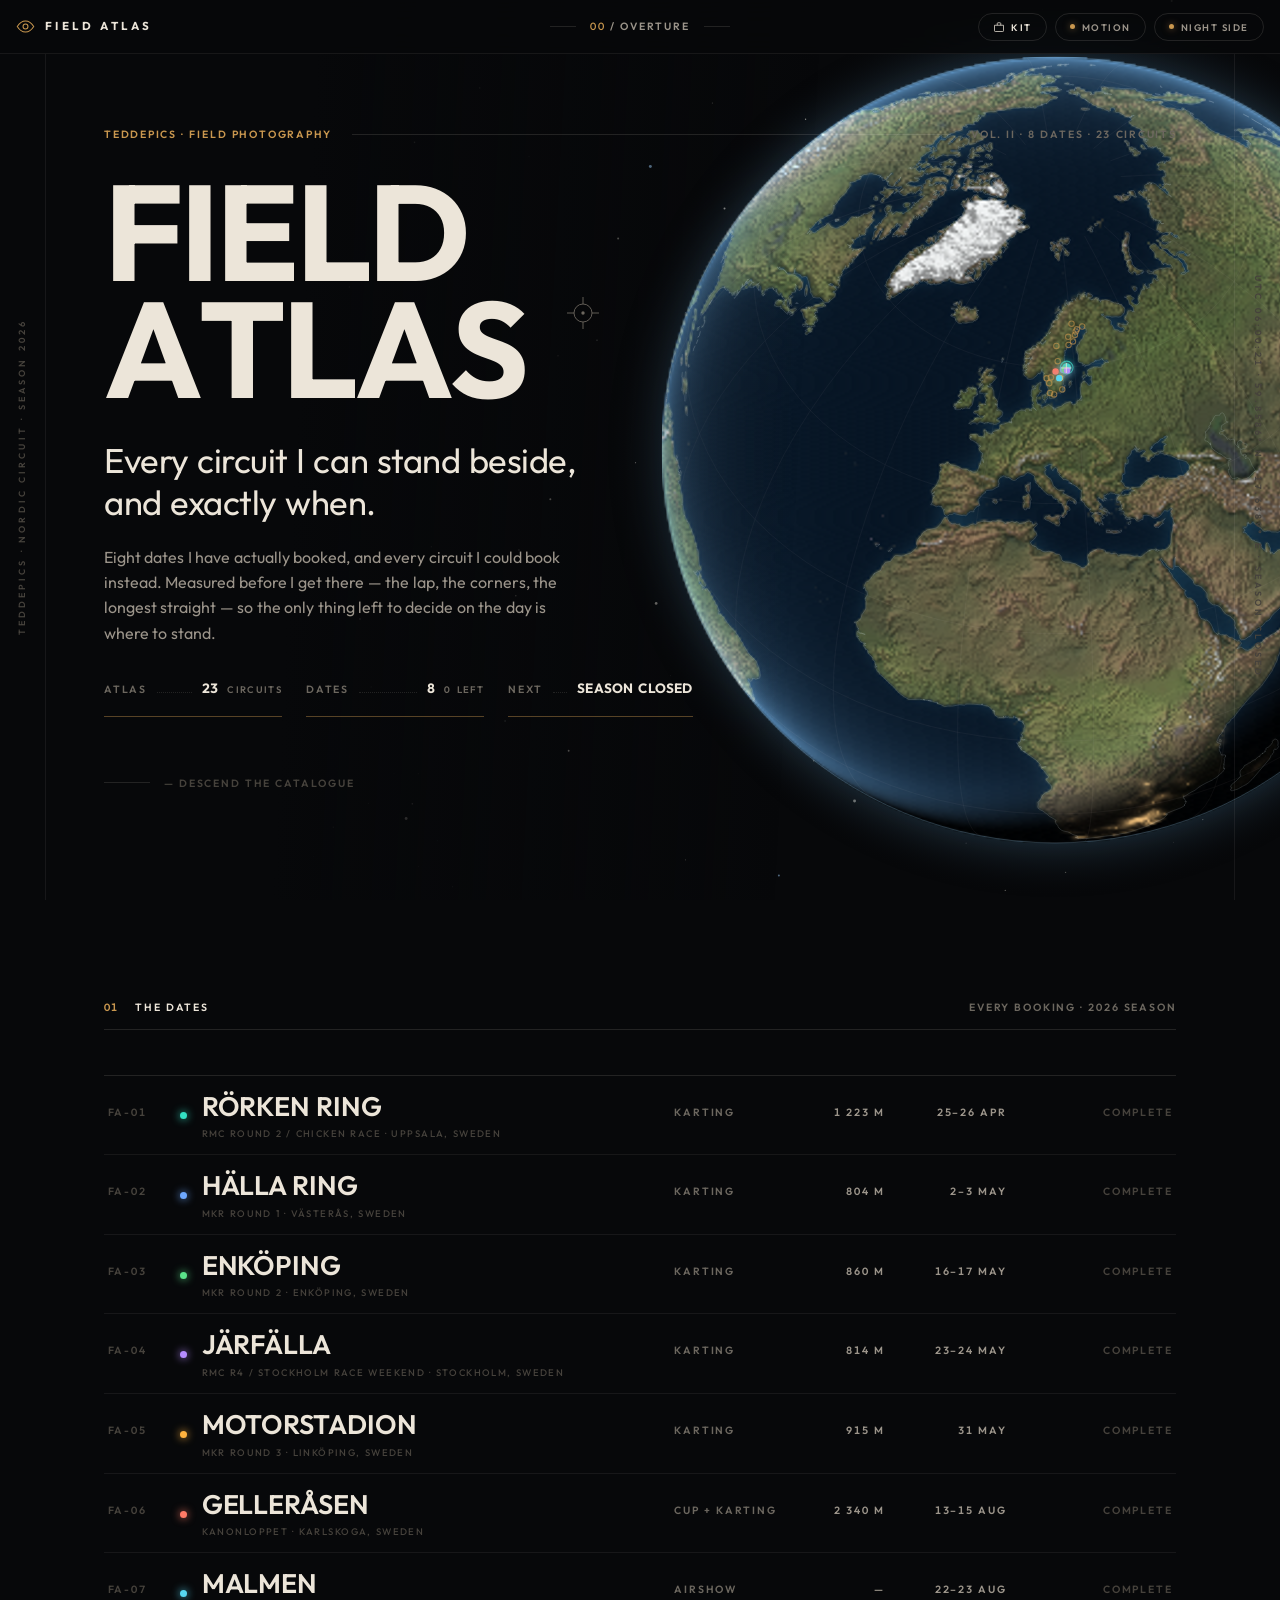
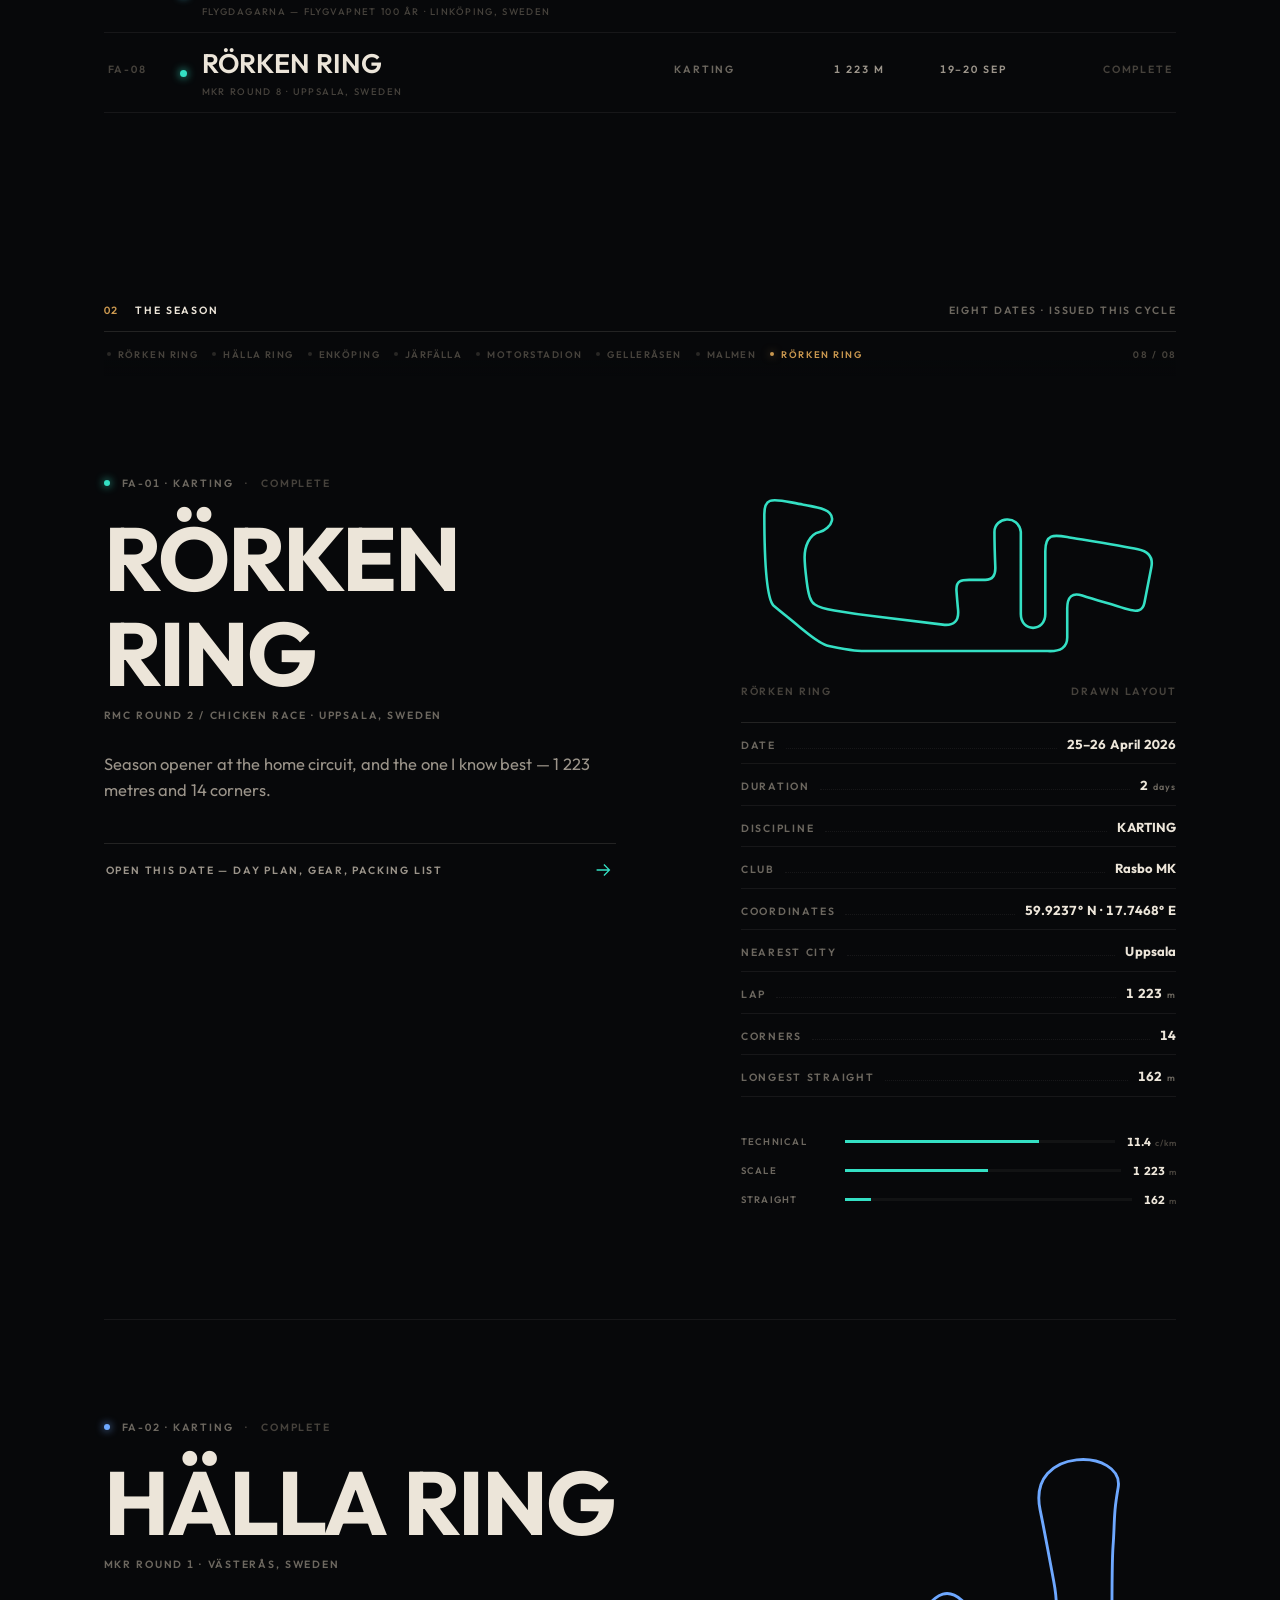
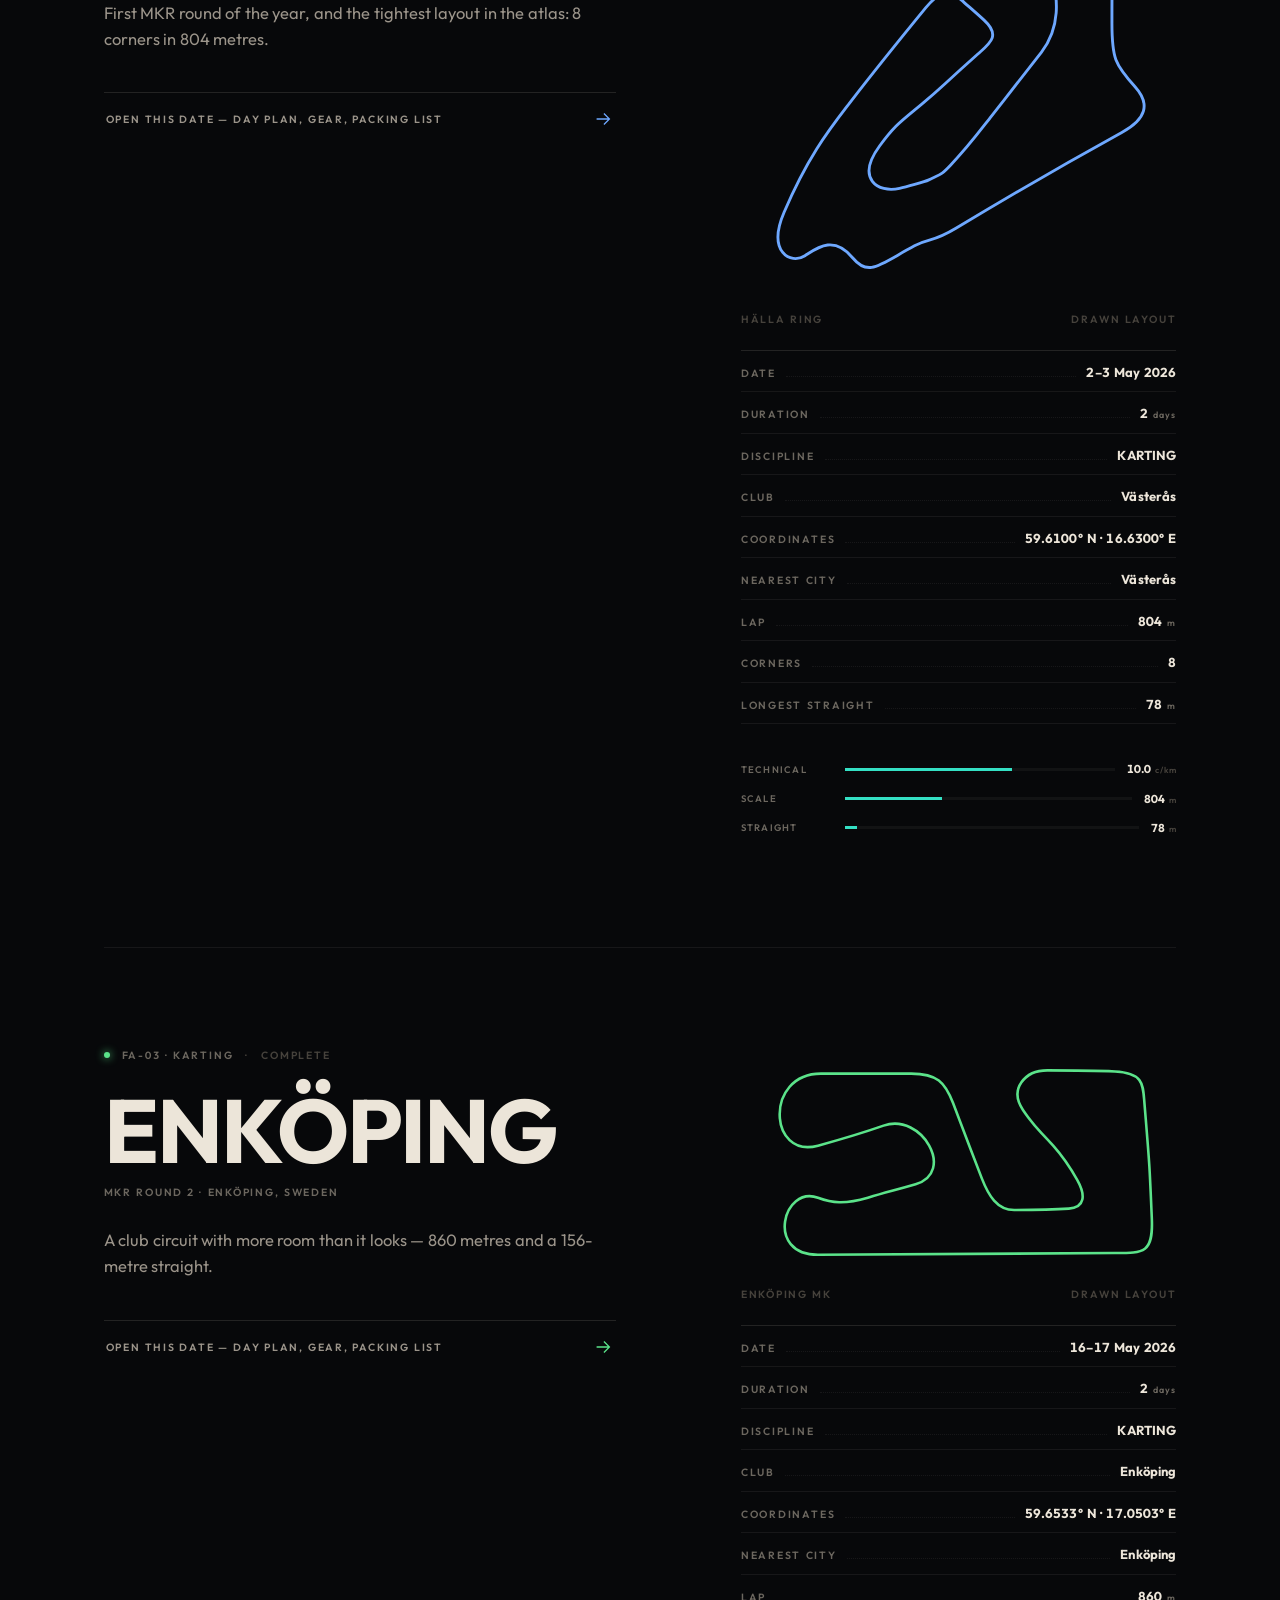
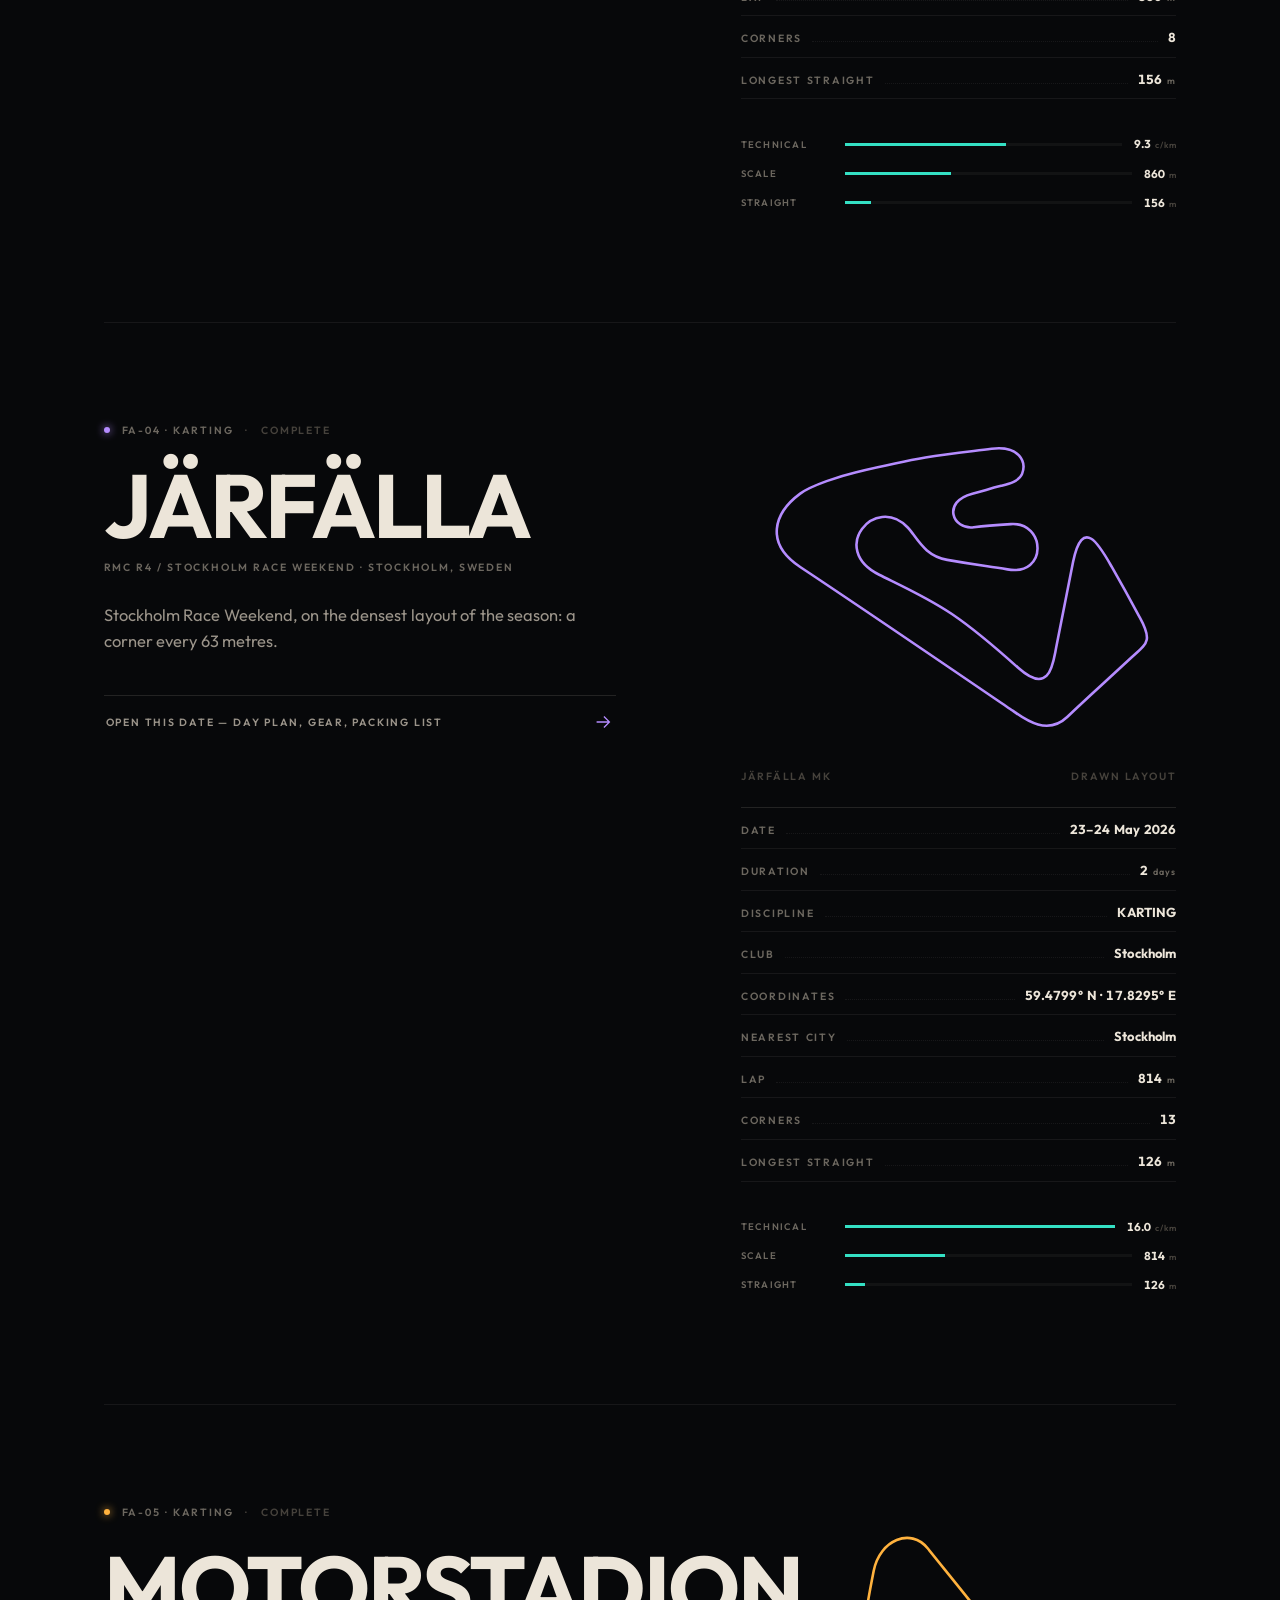
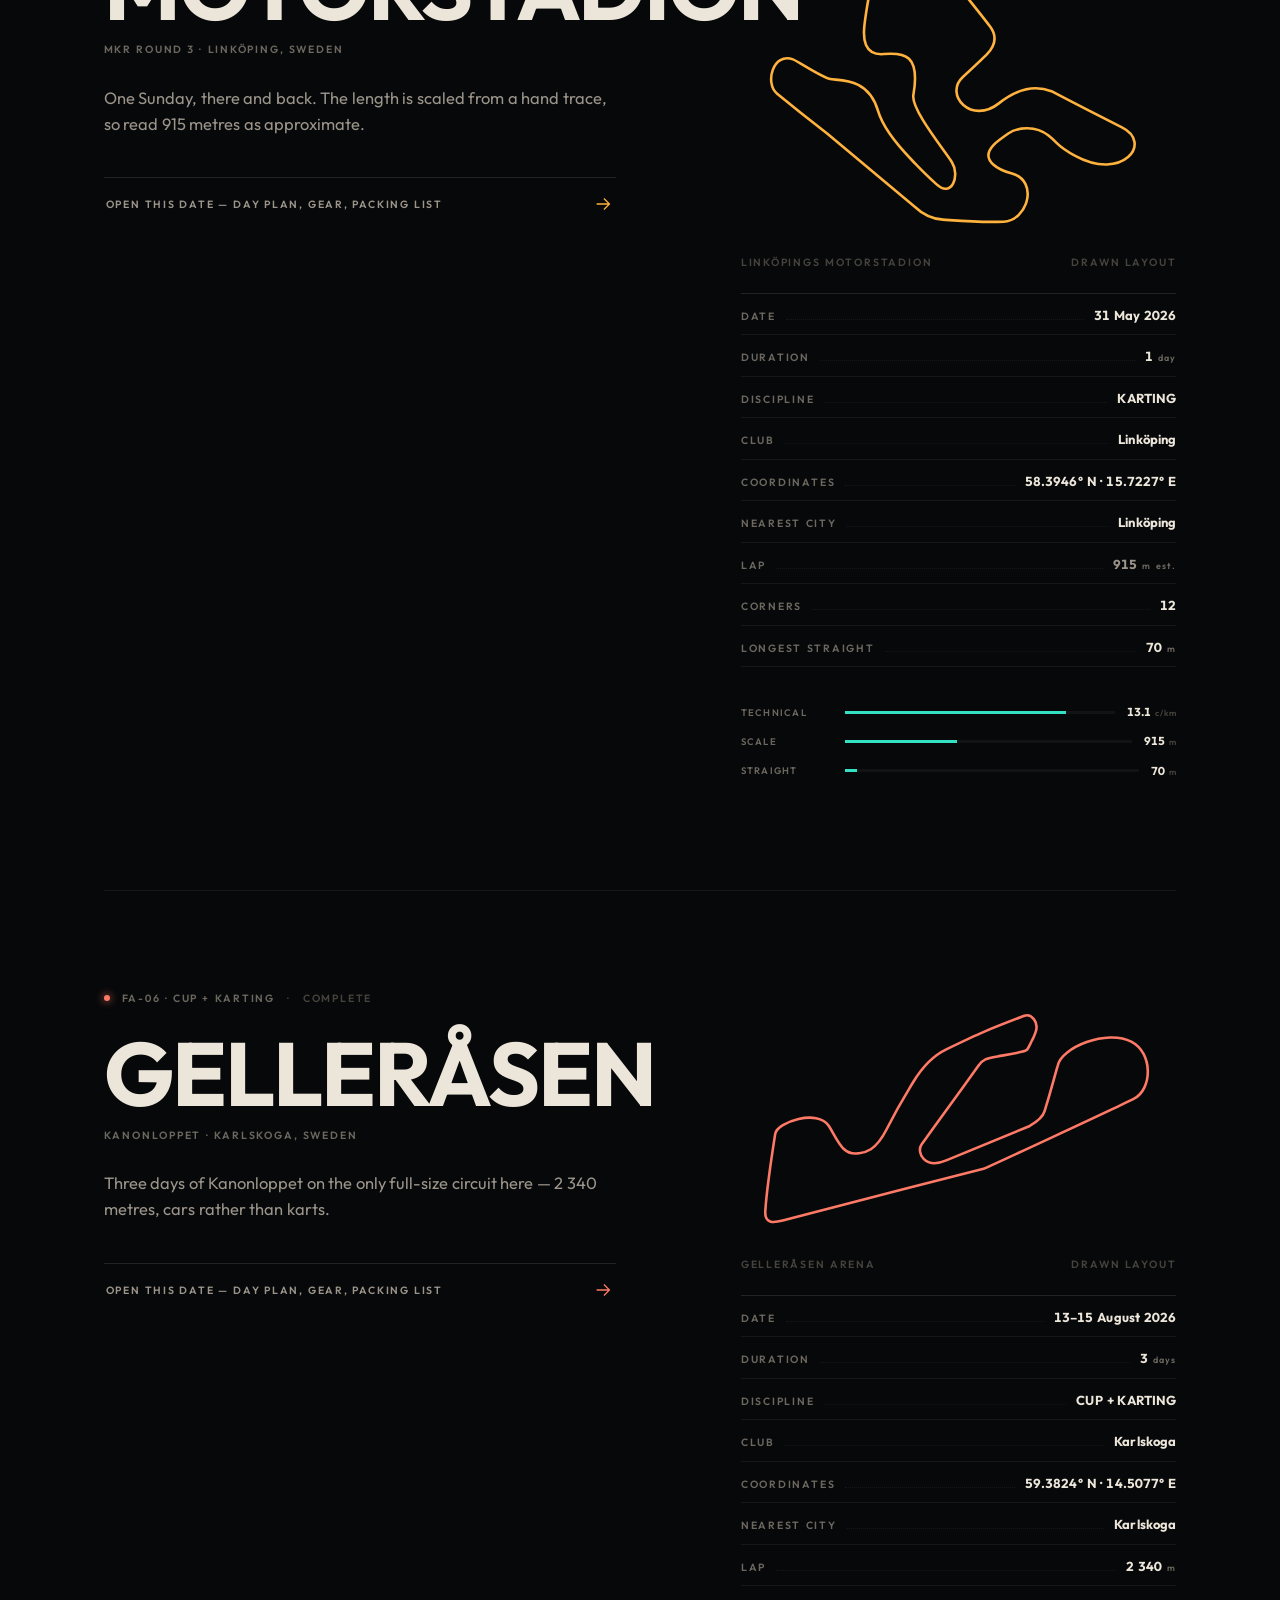
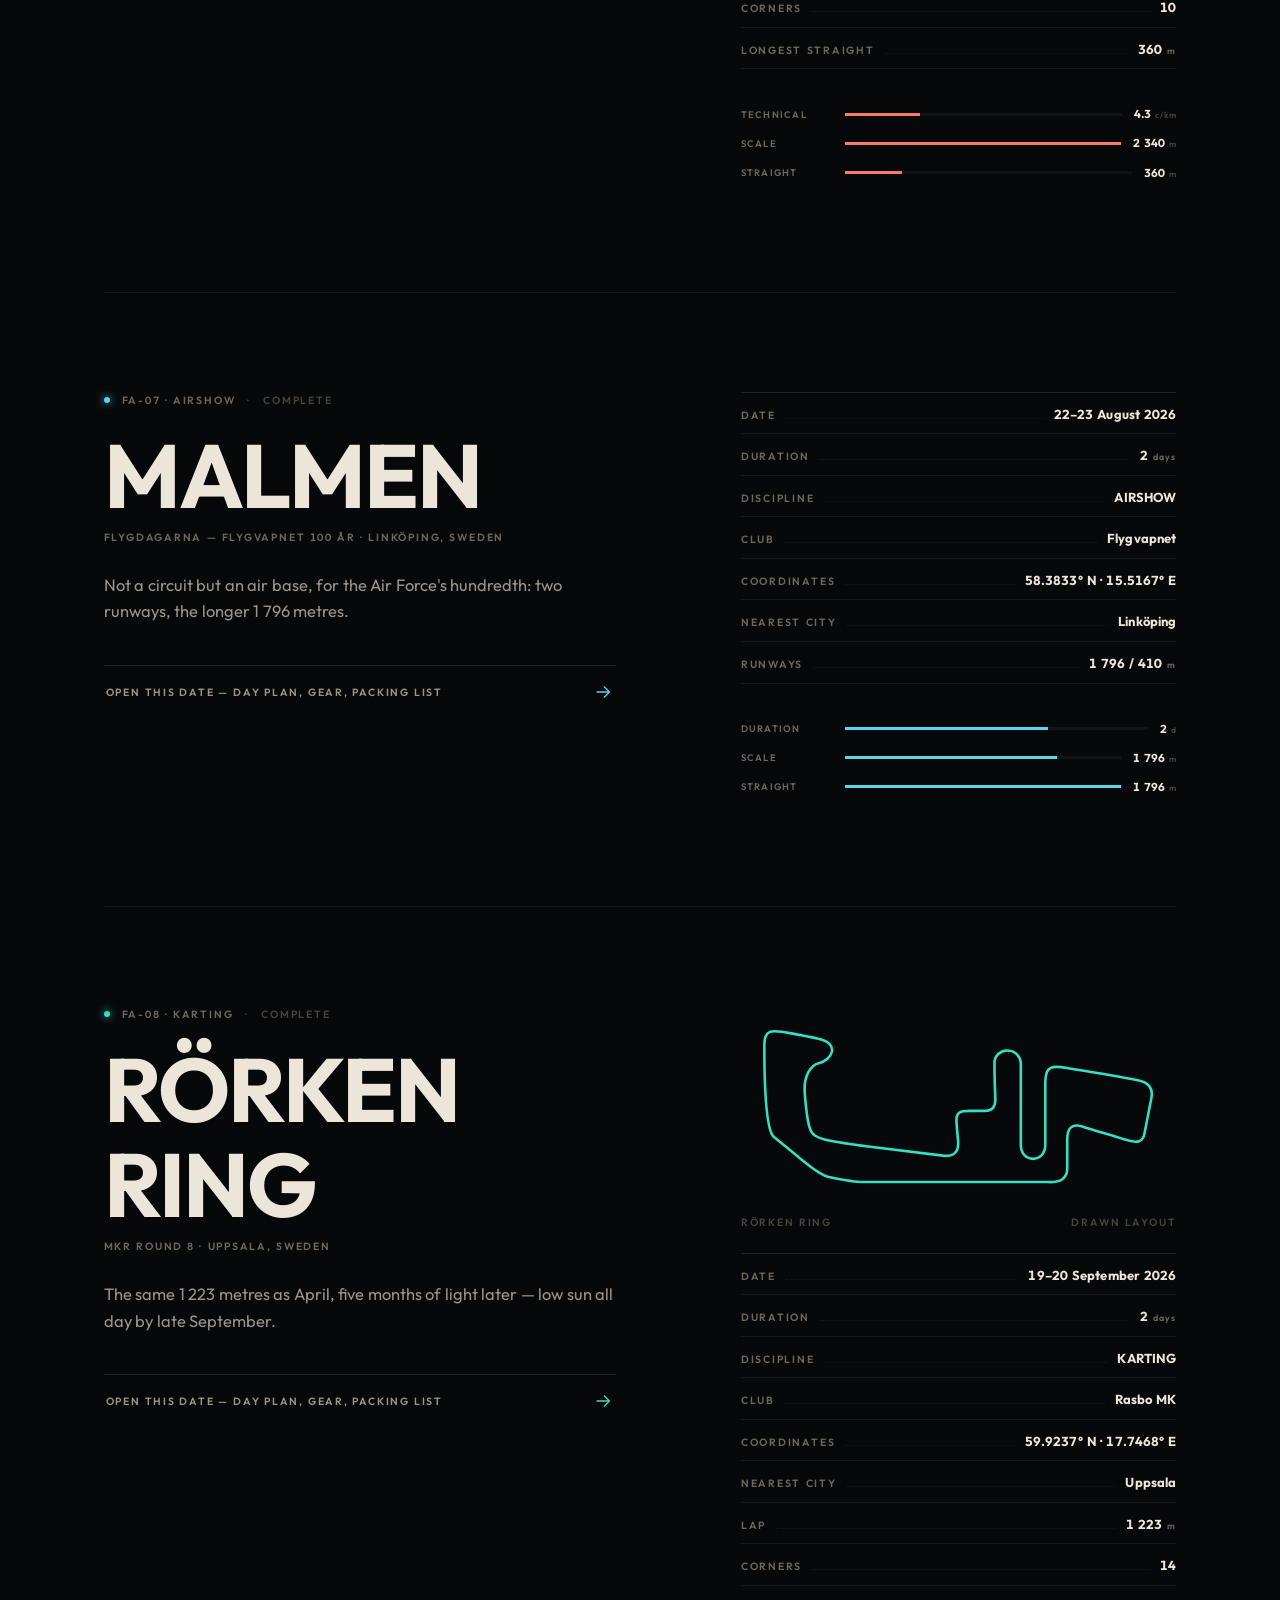
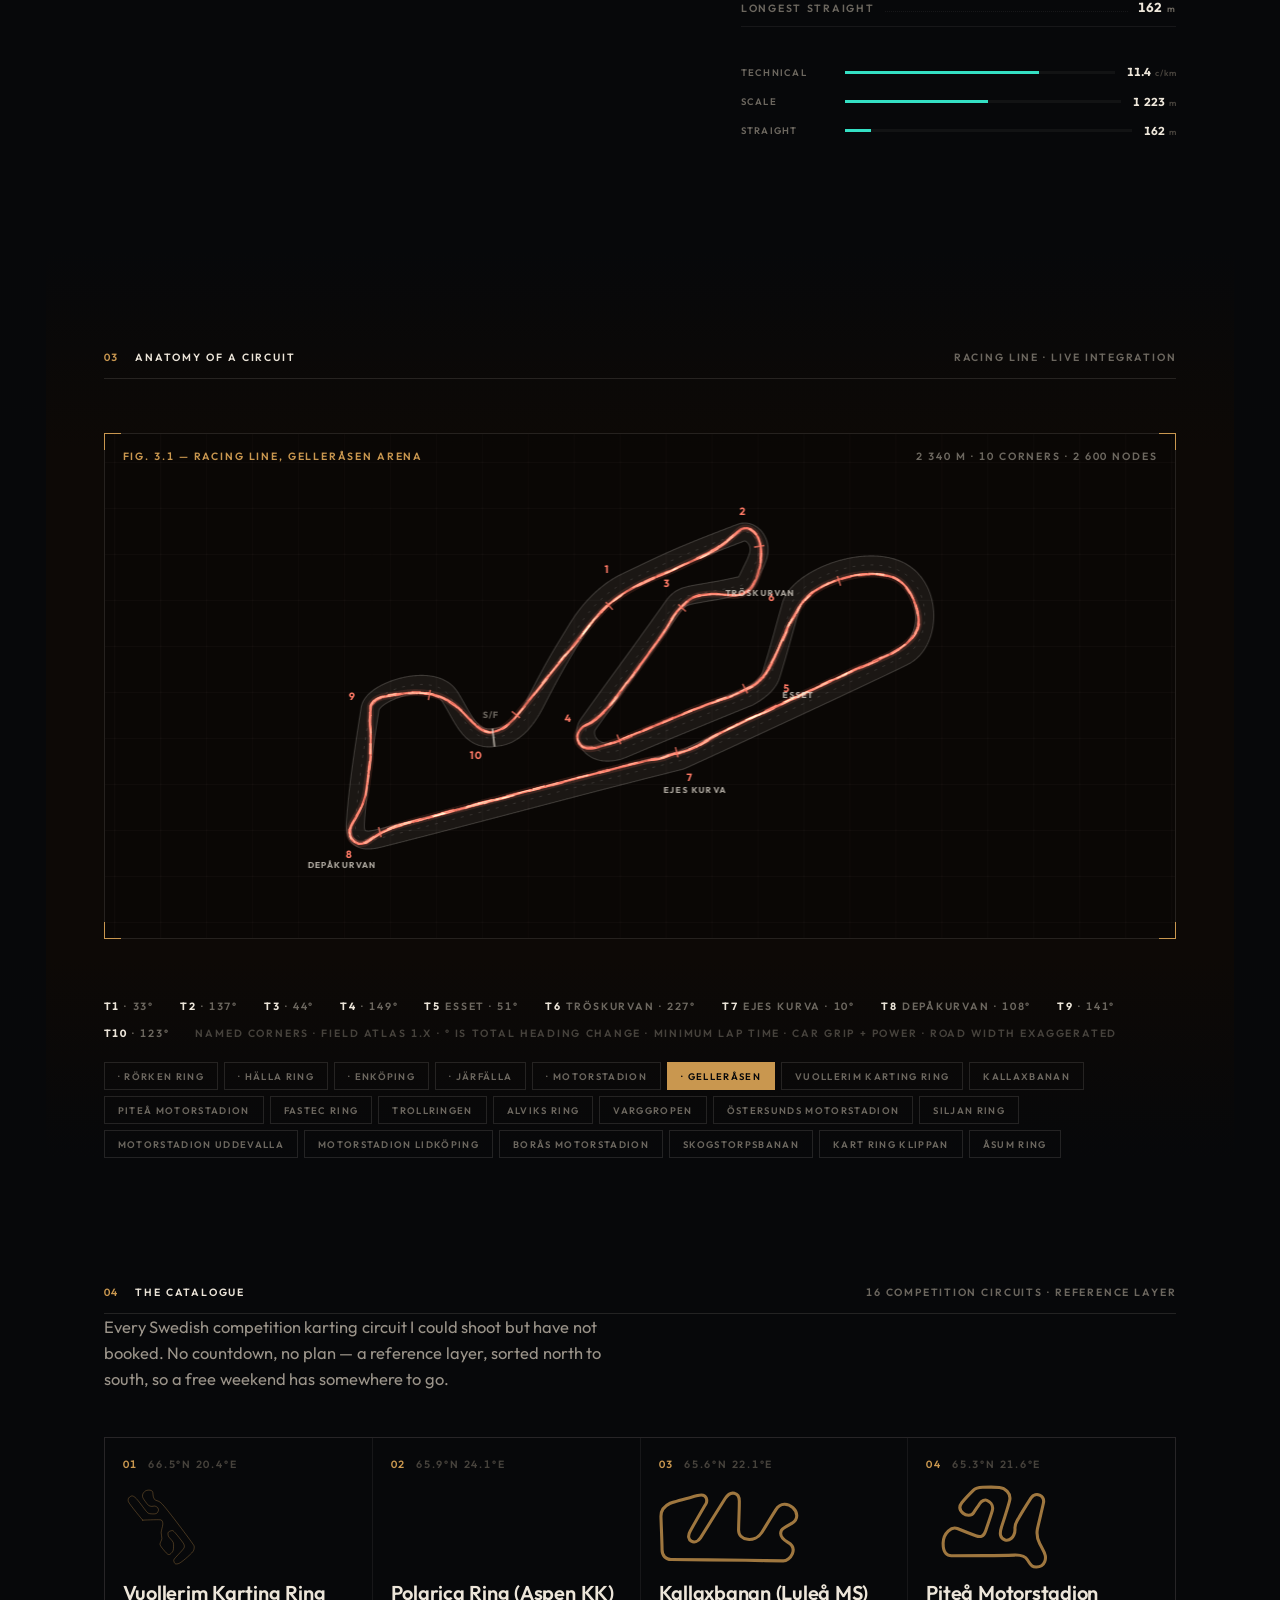
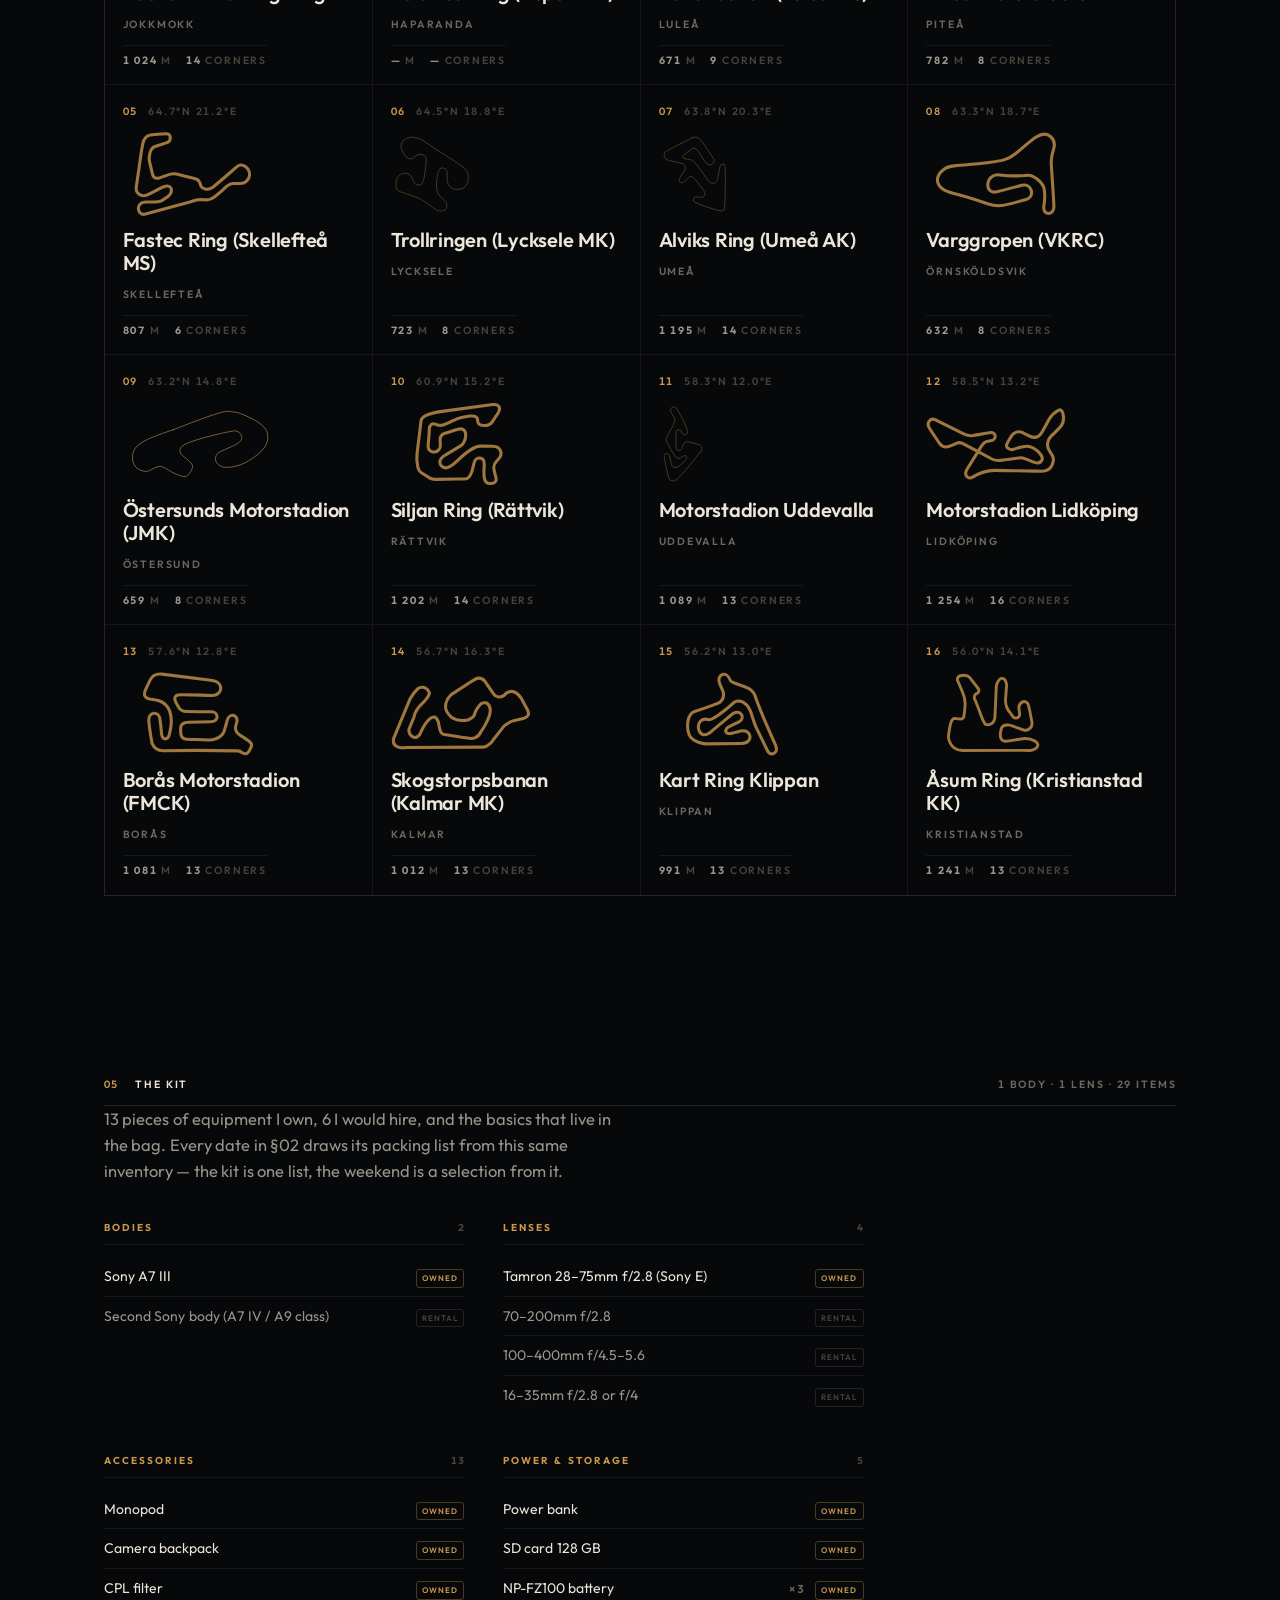
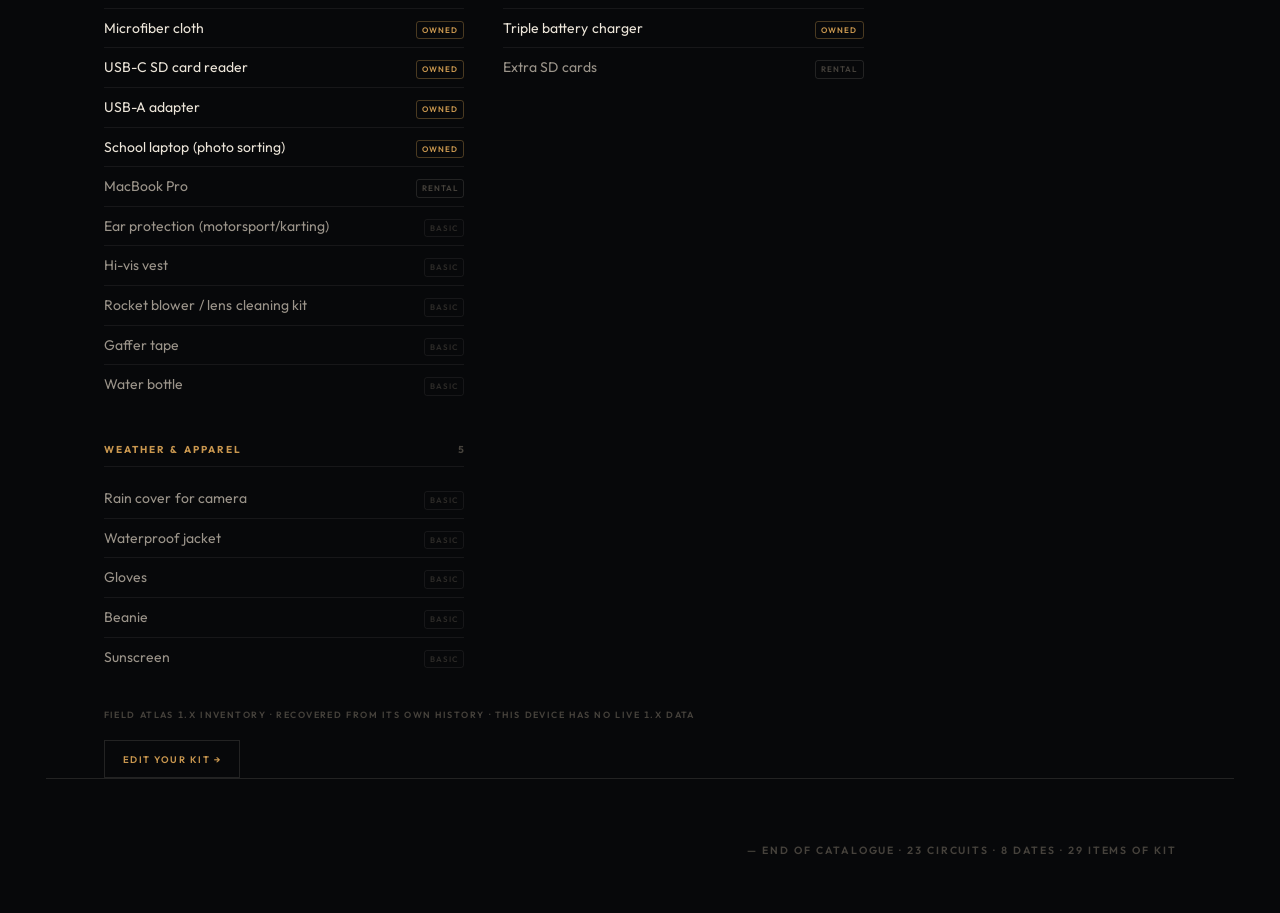
==== commit 37f1e452: "early-access v1.1" ====
--- a/index.html
+++ b/index.html
@@ -8,7 +8,20 @@
 <meta name="theme-color" content="#07080a">
 <meta name="color-scheme" content="dark light">
 
+<!-- Installable: `display: standalone` in the manifest is what takes the browser
+     chrome away, both for Add to Home Screen and for the TWA wrapper. The colours
+     here and in the manifest are --bg from assets/tokens.css, so the splash cannot
+     flash white on a page that is otherwise never light unless asked. -->
+<link rel="manifest" href="manifest.webmanifest">
+<meta name="mobile-web-app-capable" content="yes">
+<meta name="apple-mobile-web-app-capable" content="yes">
+<meta name="apple-mobile-web-app-status-bar-style" content="black-translucent">
+<meta name="apple-mobile-web-app-title" content="Field Atlas 2">
+
+<!-- The tab icon stays inline: it costs no request and cannot 404, which matters
+     on the first paint of a cold offline launch. icons/ is for the launcher. -->
 <link rel="icon" href="data:image/svg+xml,%3Csvg xmlns='http://www.w3.org/2000/svg' viewBox='0 0 24 24' fill='none' stroke='%23c9974f' stroke-width='1.6'%3E%3Cpath d='M1.6 12S6 5 12 5s10.4 7 10.4 7-4.4 7-10.4 7S1.6 12 1.6 12Z'/%3E%3Ccircle cx='12' cy='12' r='3.1'/%3E%3C/svg%3E">
+<link rel="apple-touch-icon" href="icons/apple-touch-icon.png?v=58e20153">
 
 <link rel="preconnect" href="https://fonts.googleapis.com">
 <link rel="preconnect" href="https://fonts.gstatic.com" crossorigin>
@@ -236,6 +249,6 @@
   </div>
 </div>
 
-<script type="module" src="js/main.js?v=3bae9c54"></script>
+<script type="module" src="js/main.js?v=8a8c7bf8"></script>
 </body>
 </html>
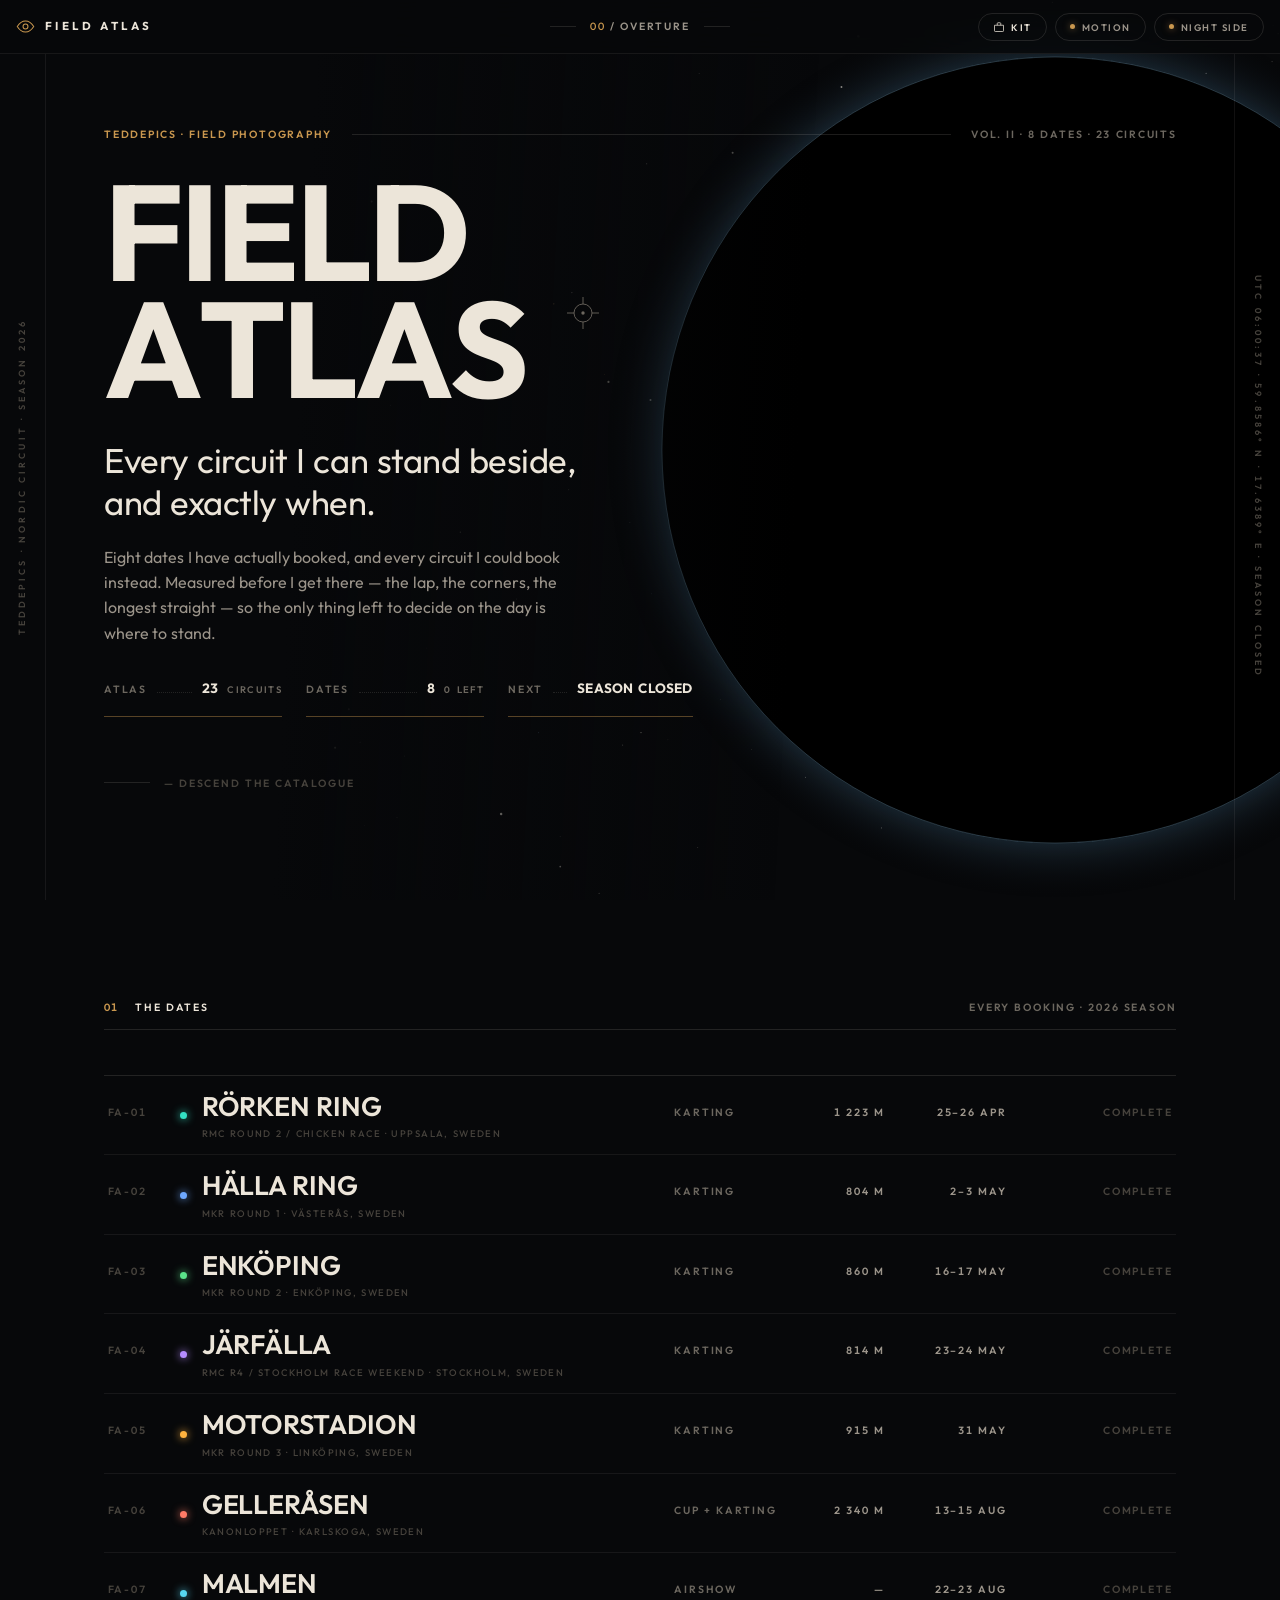
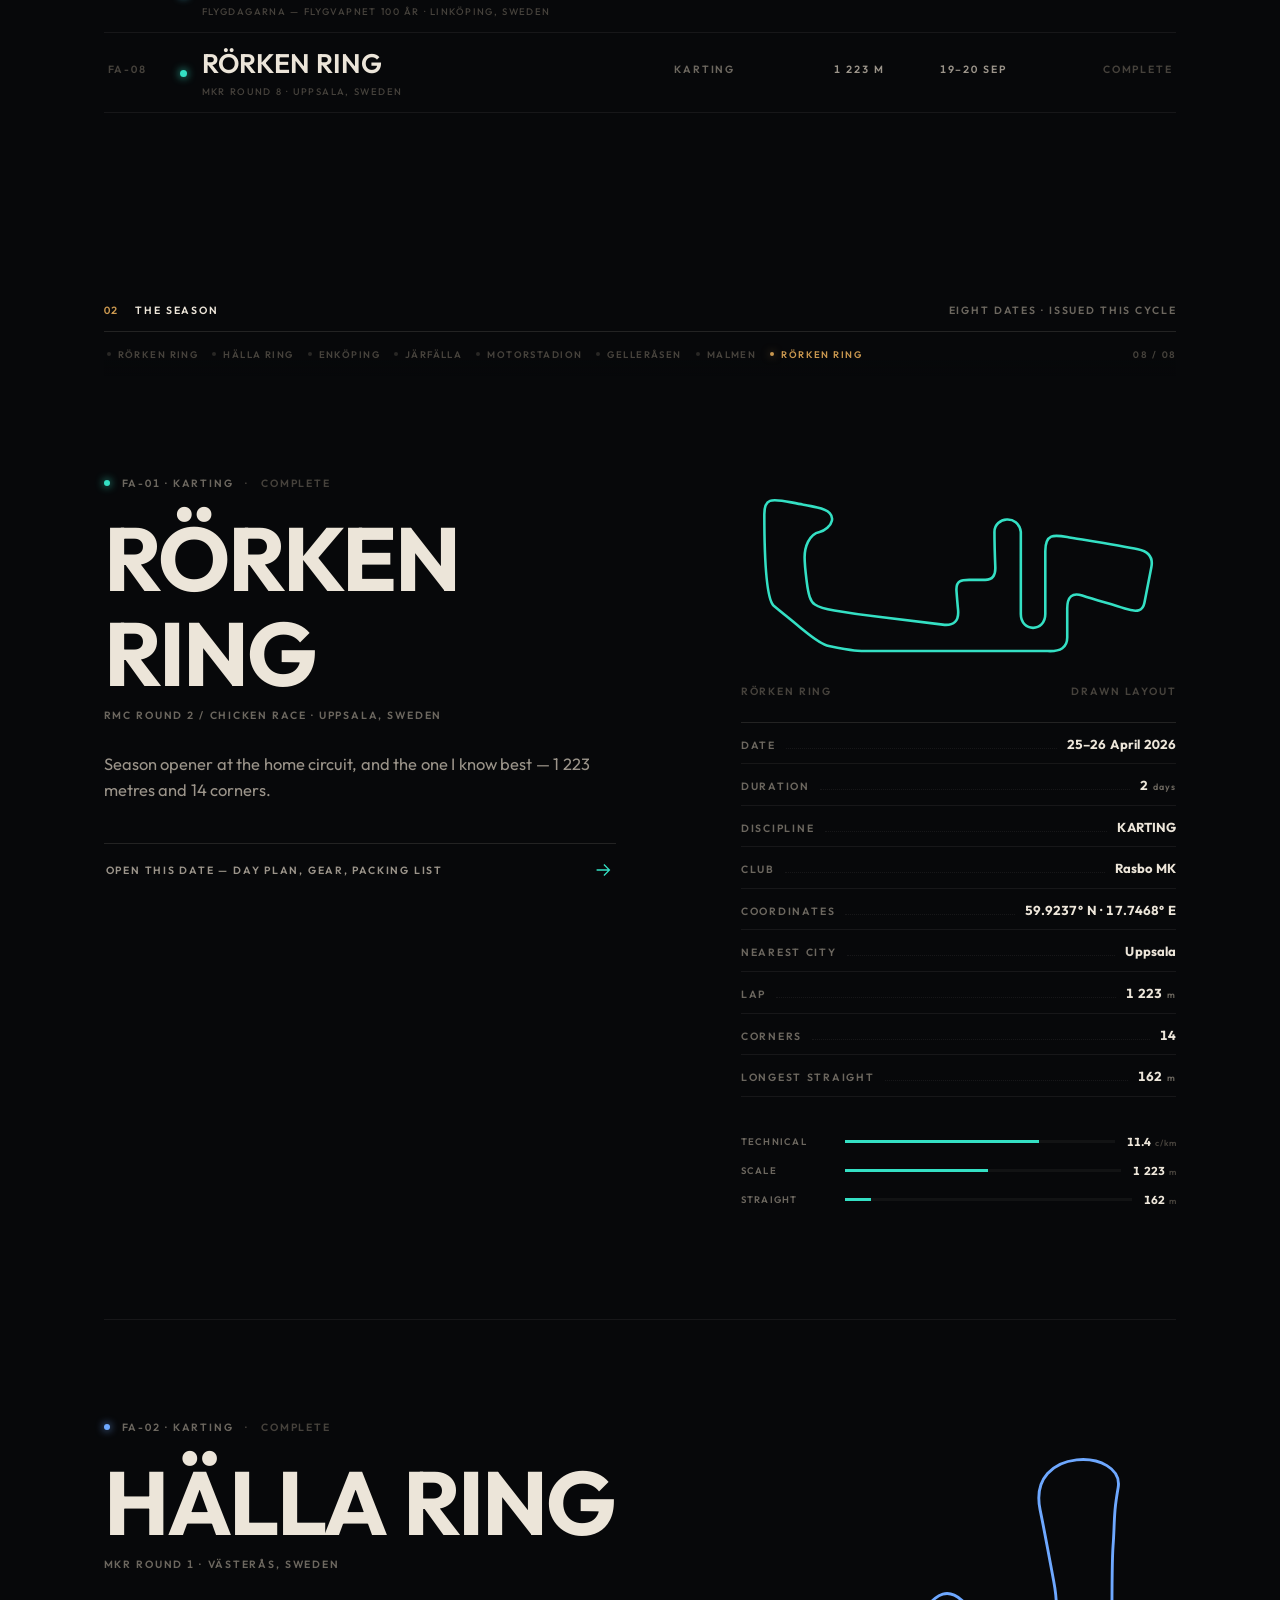
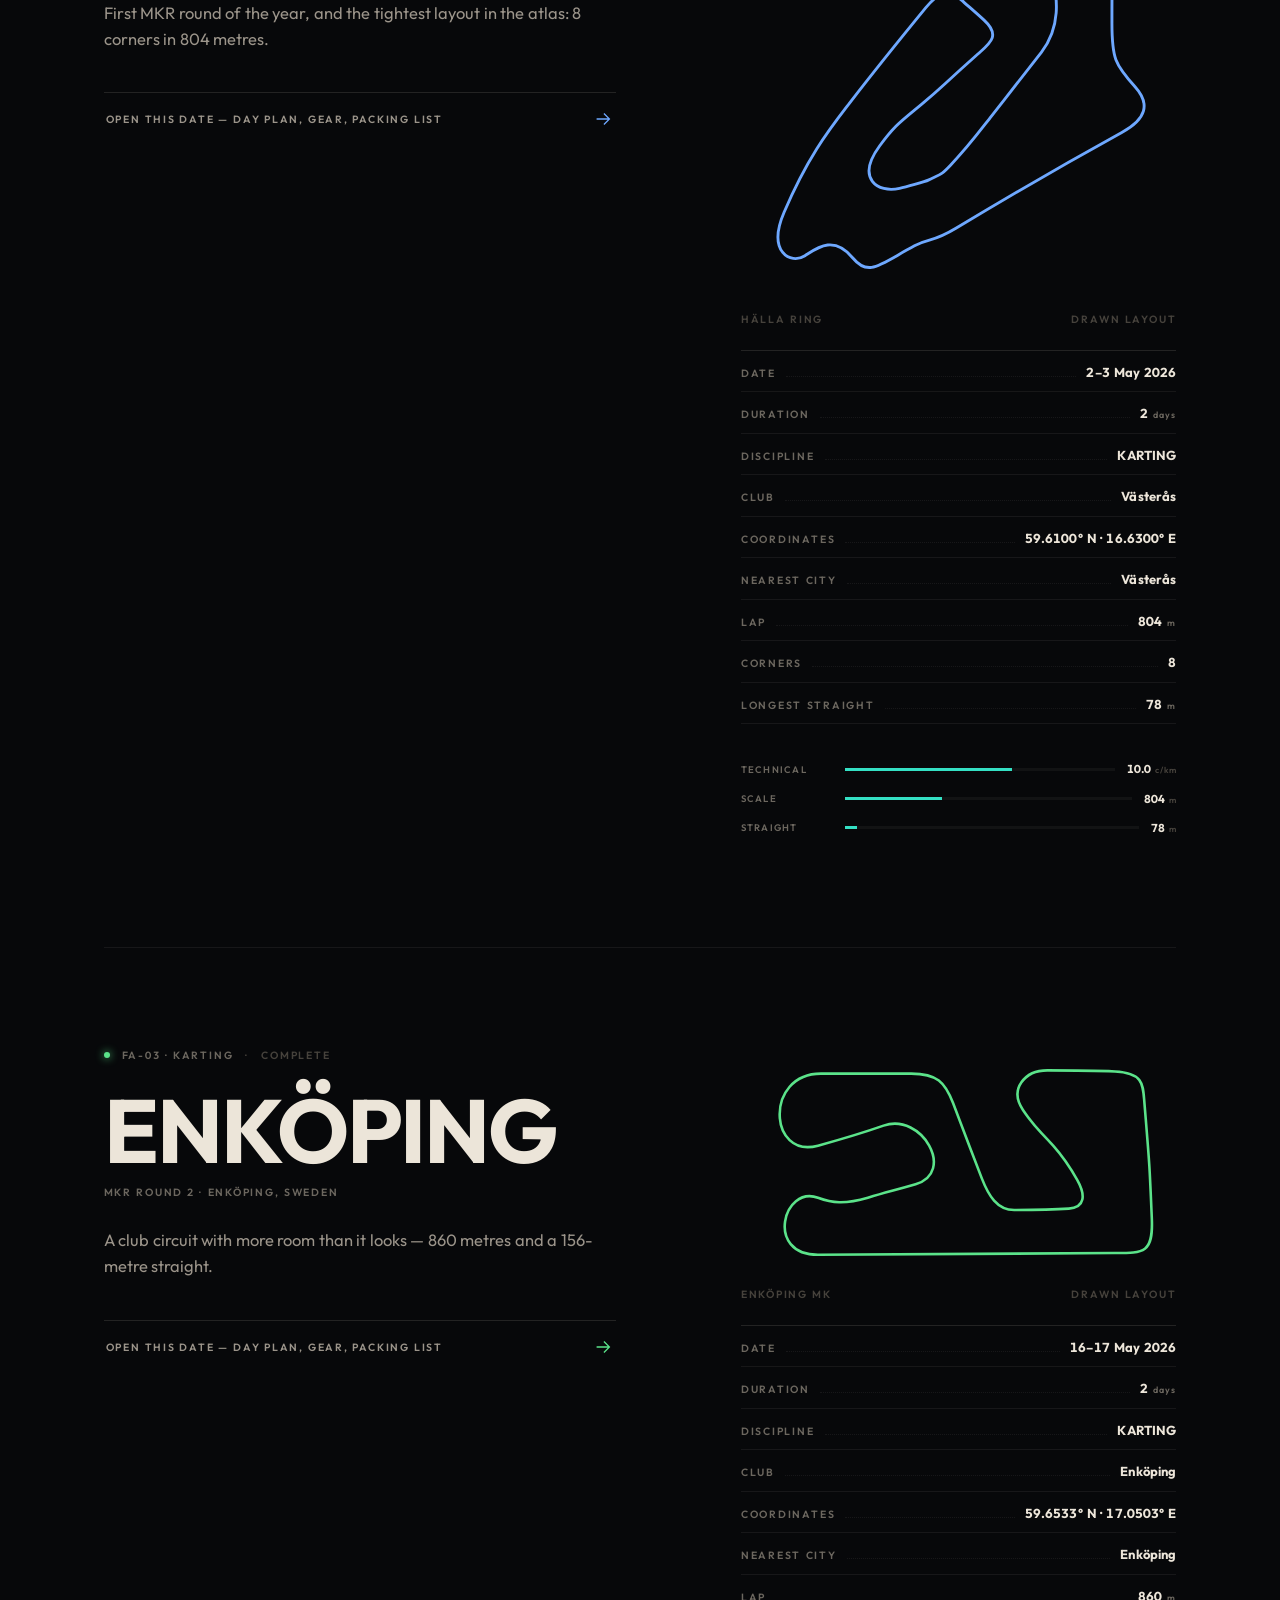
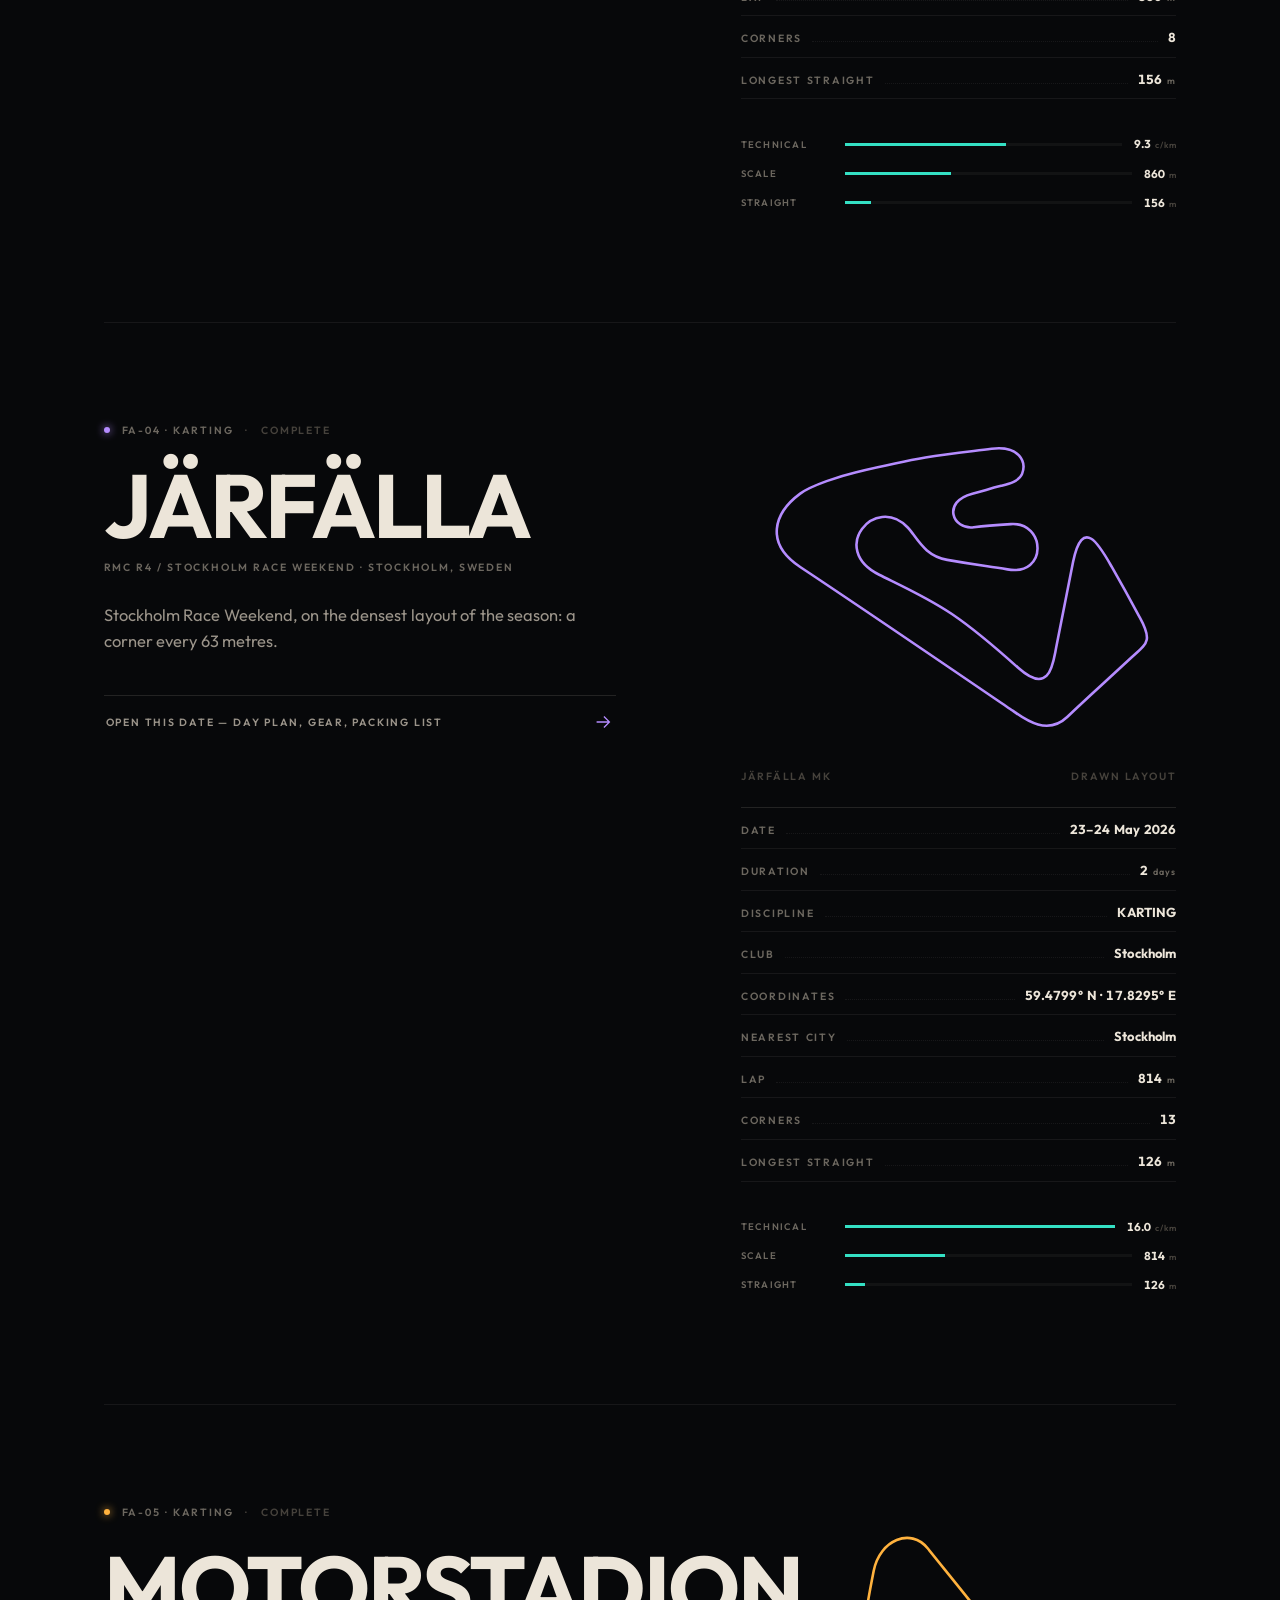
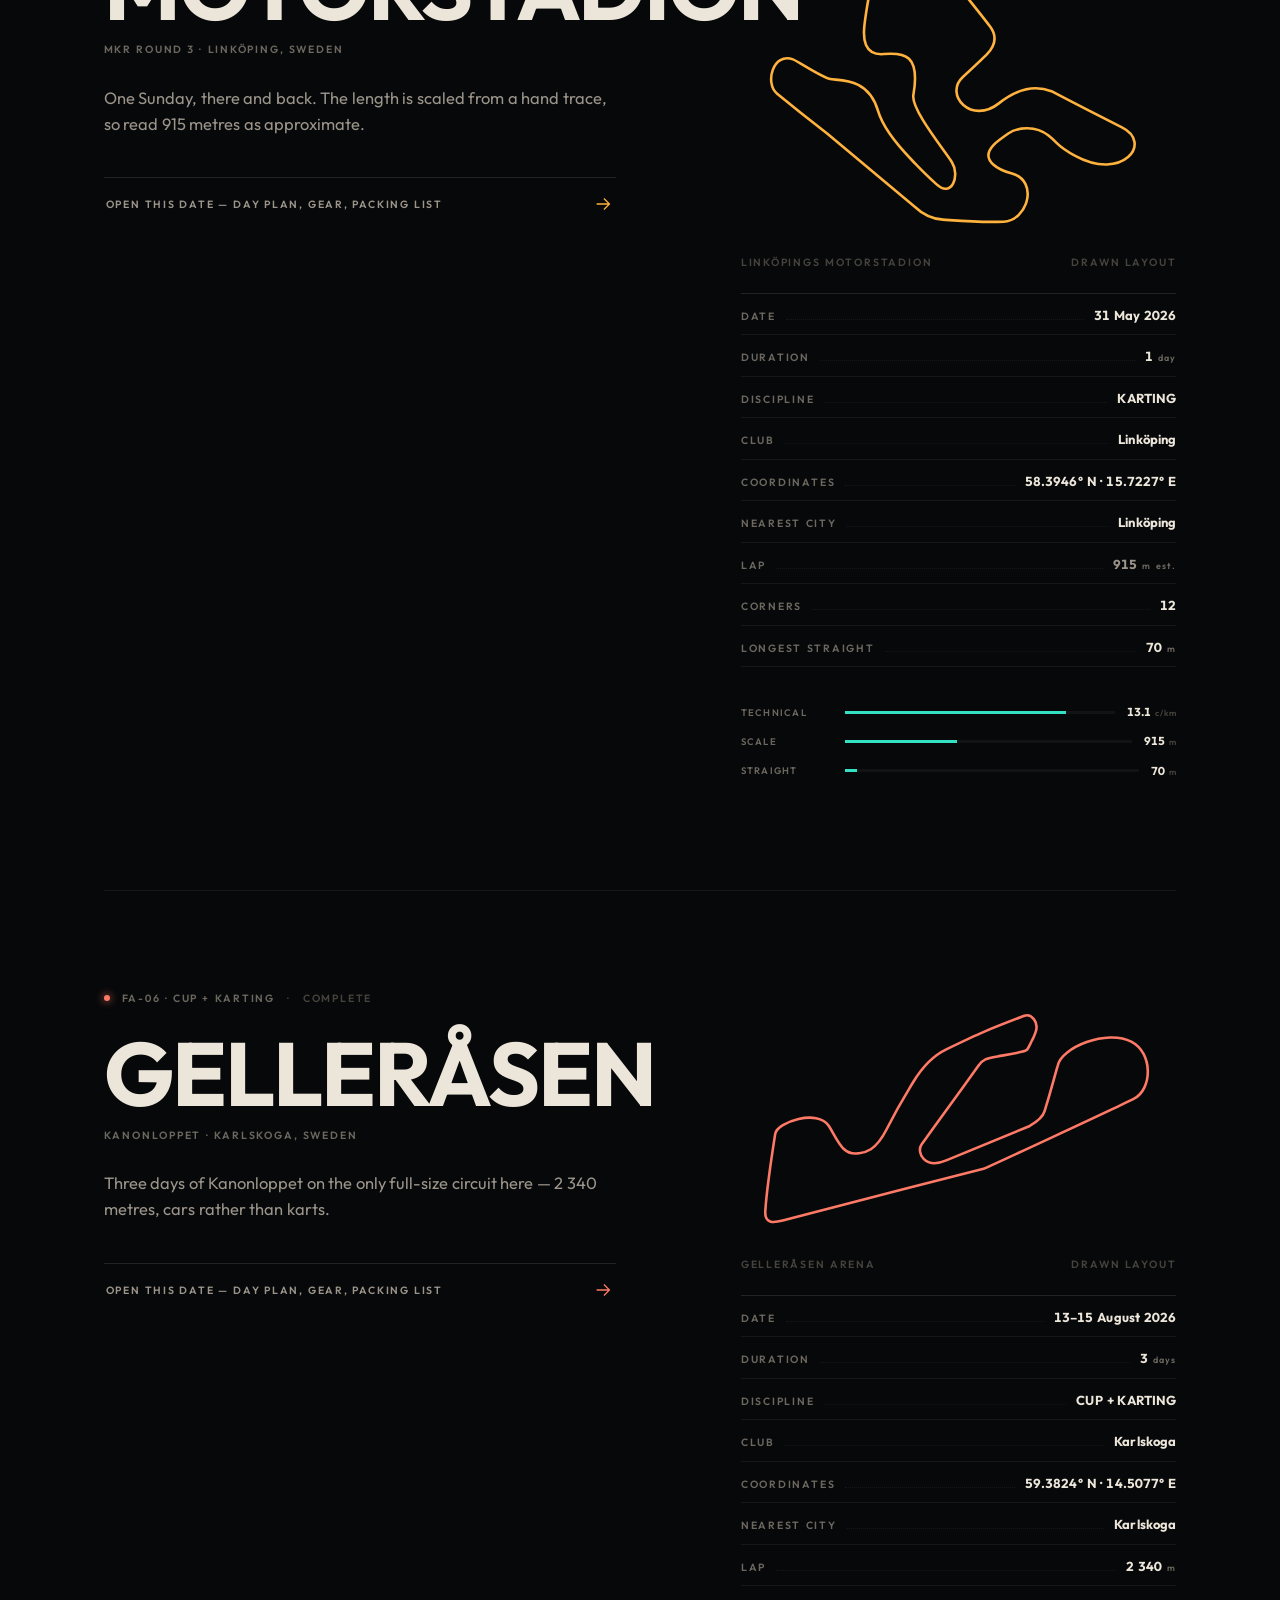
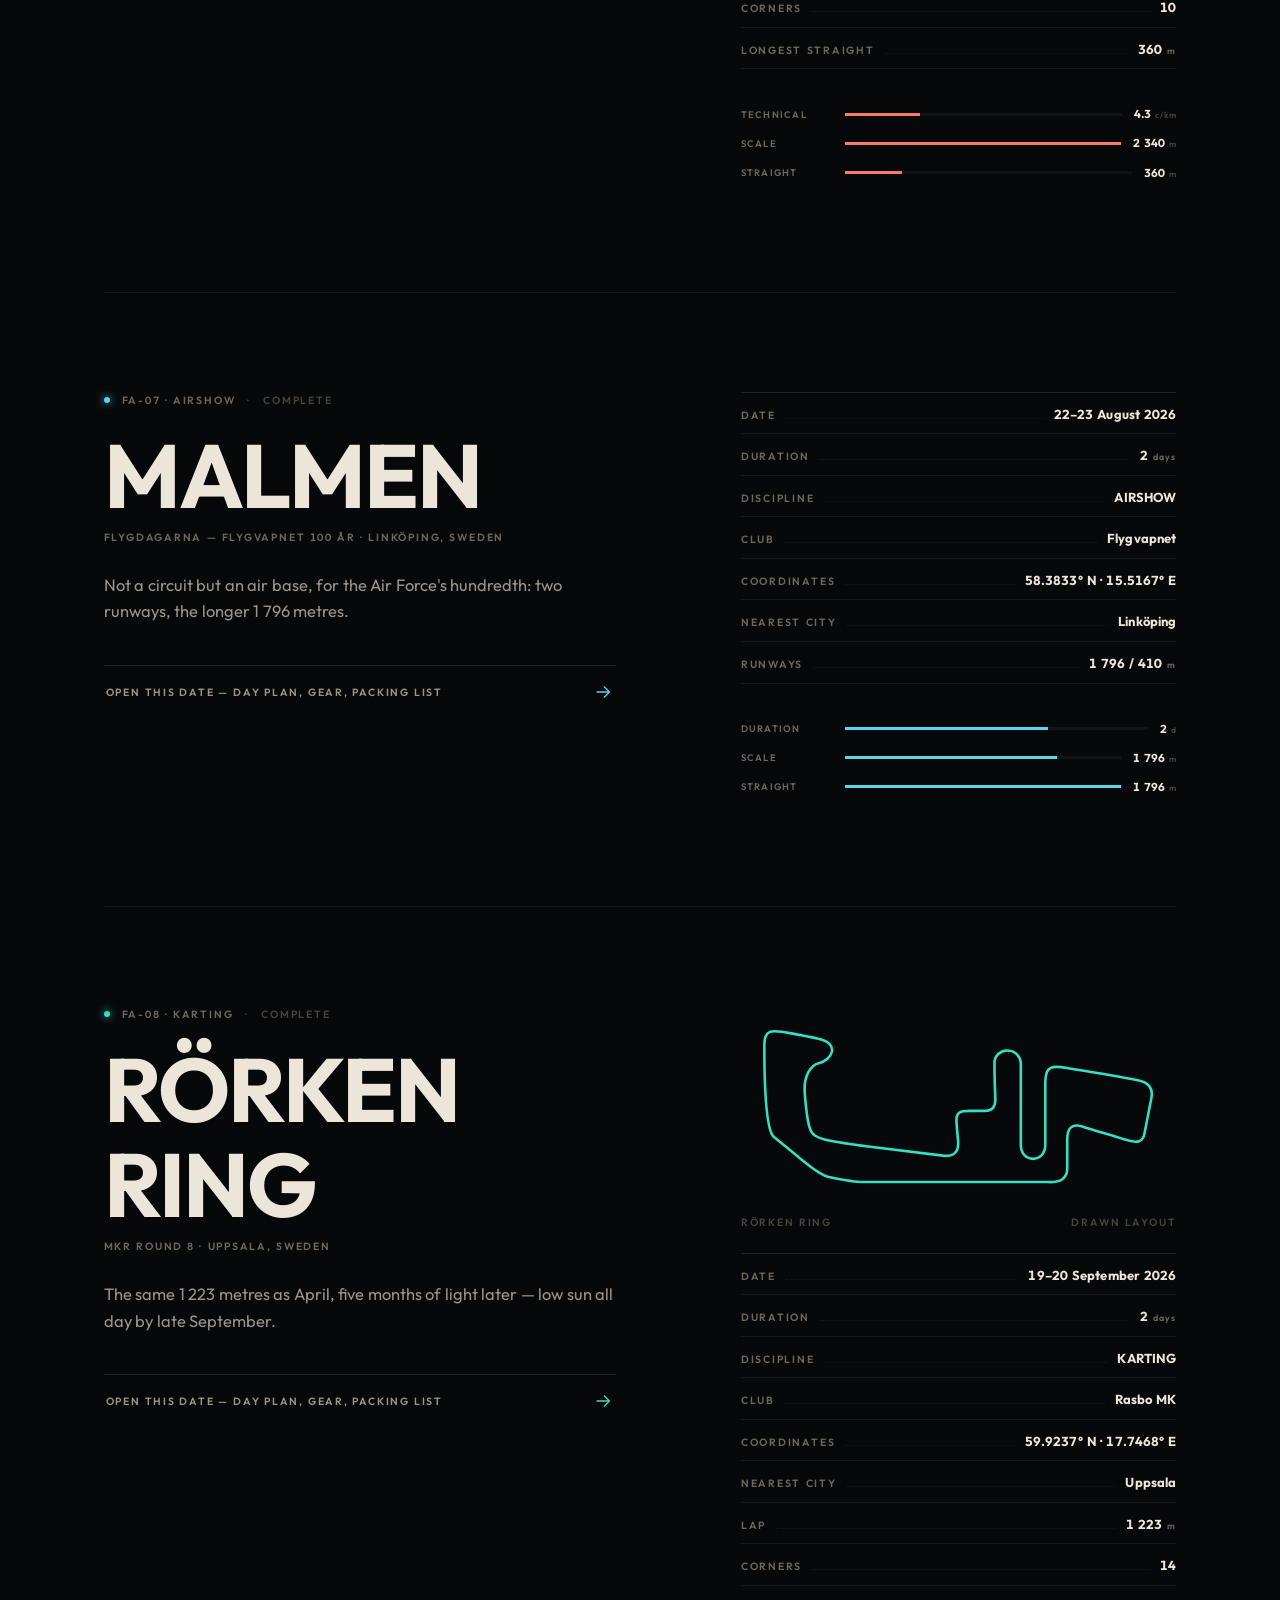
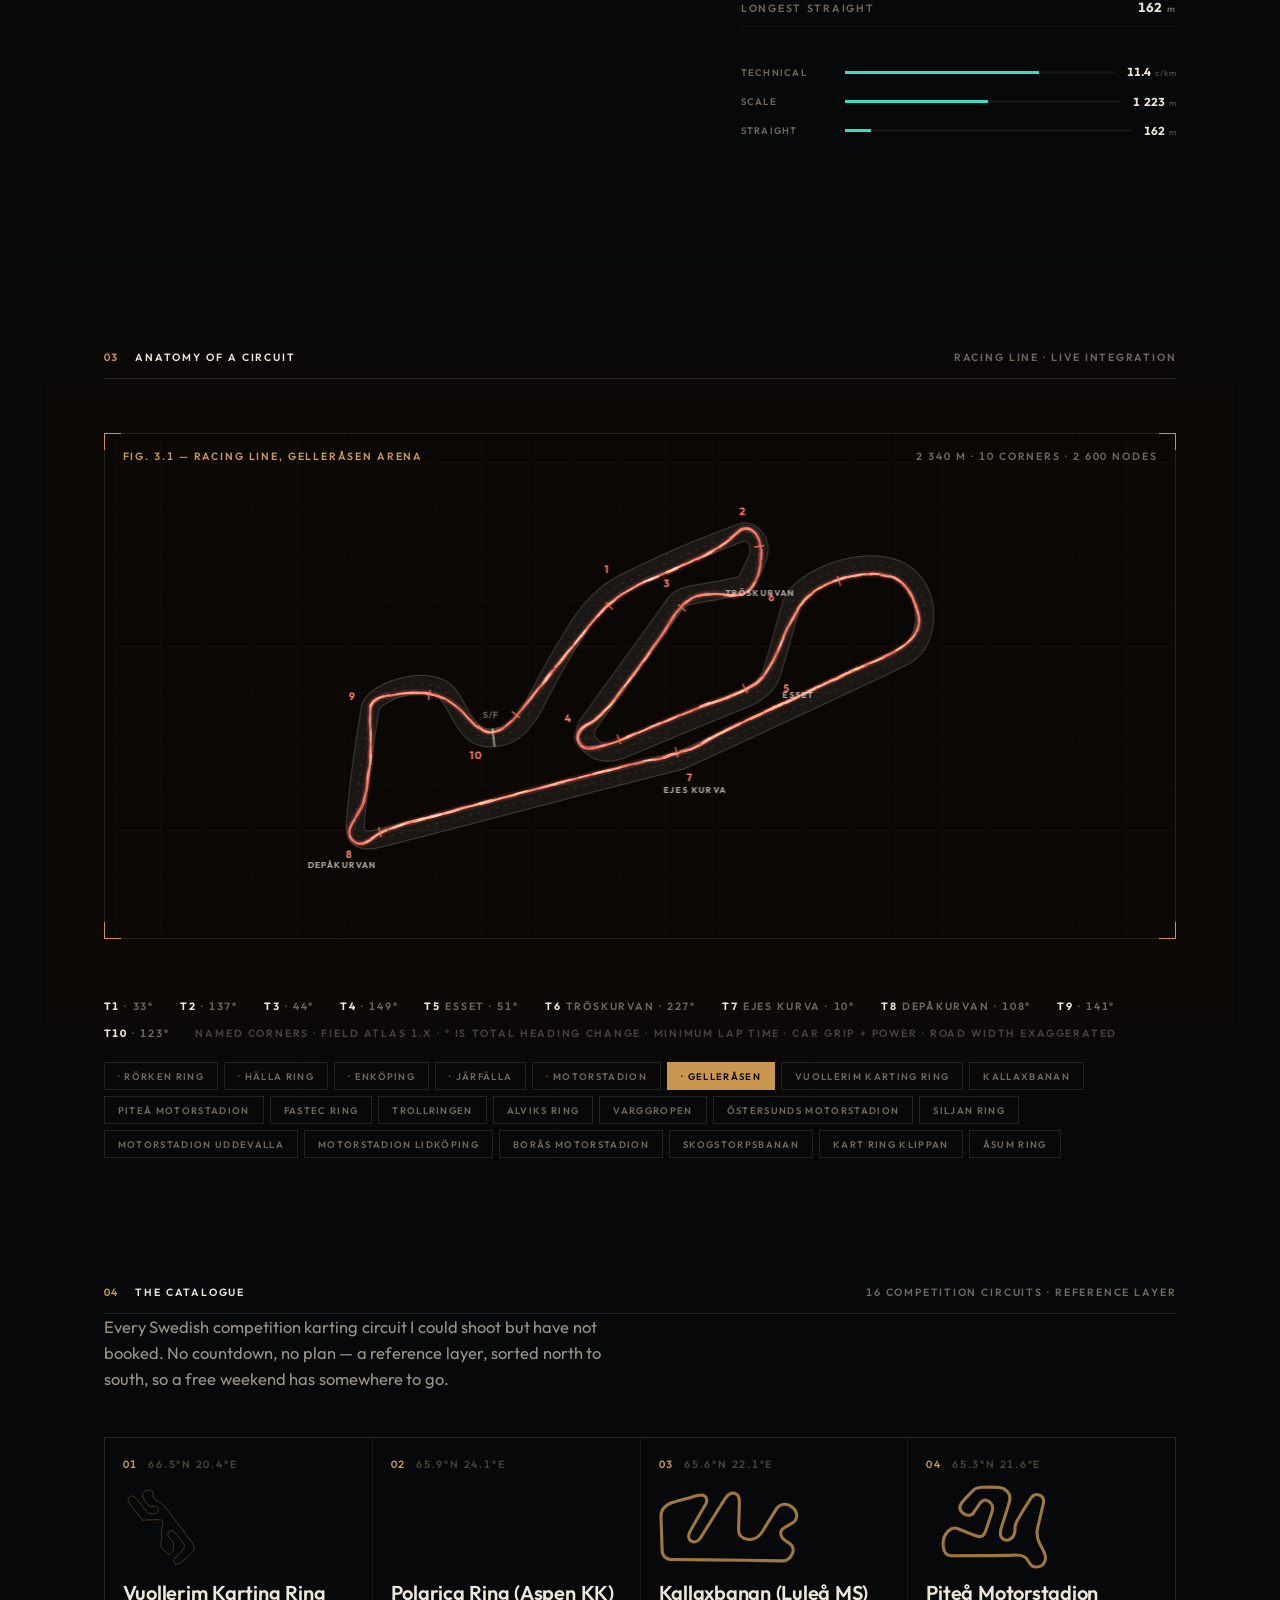
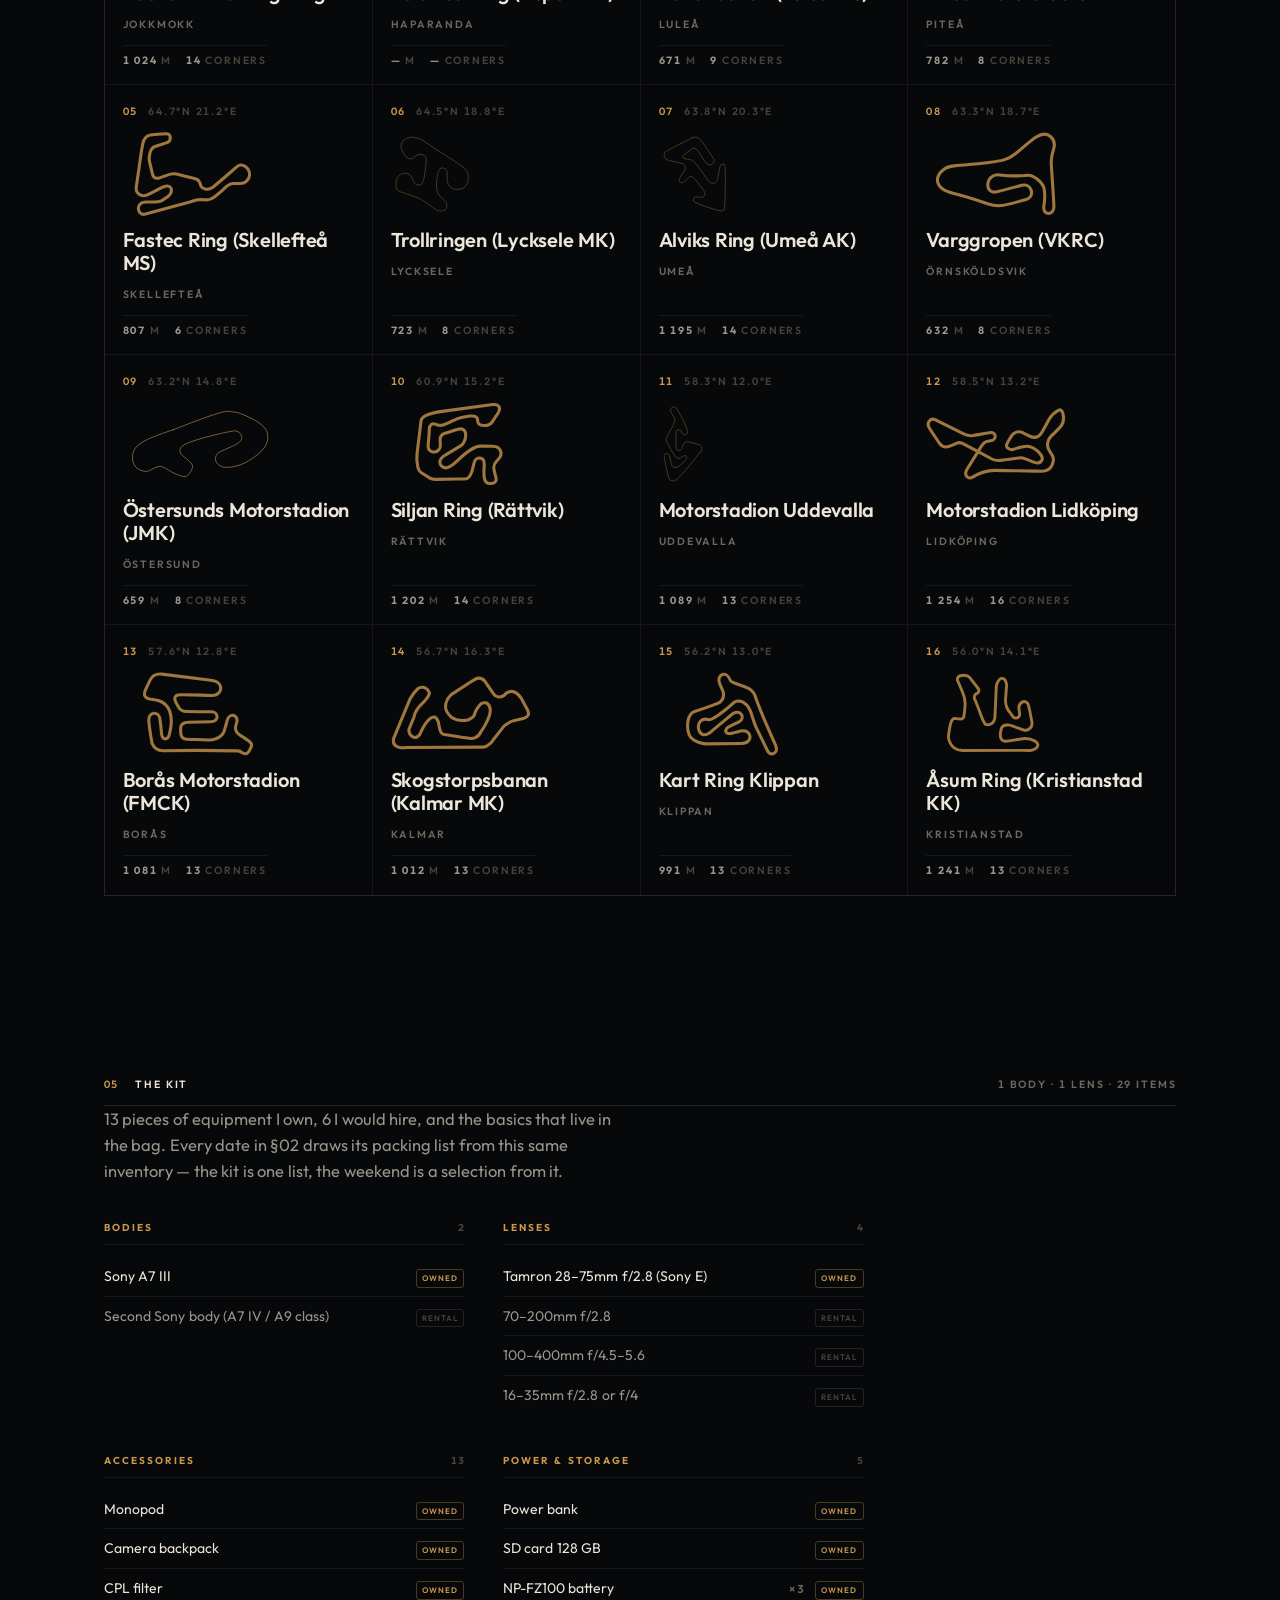
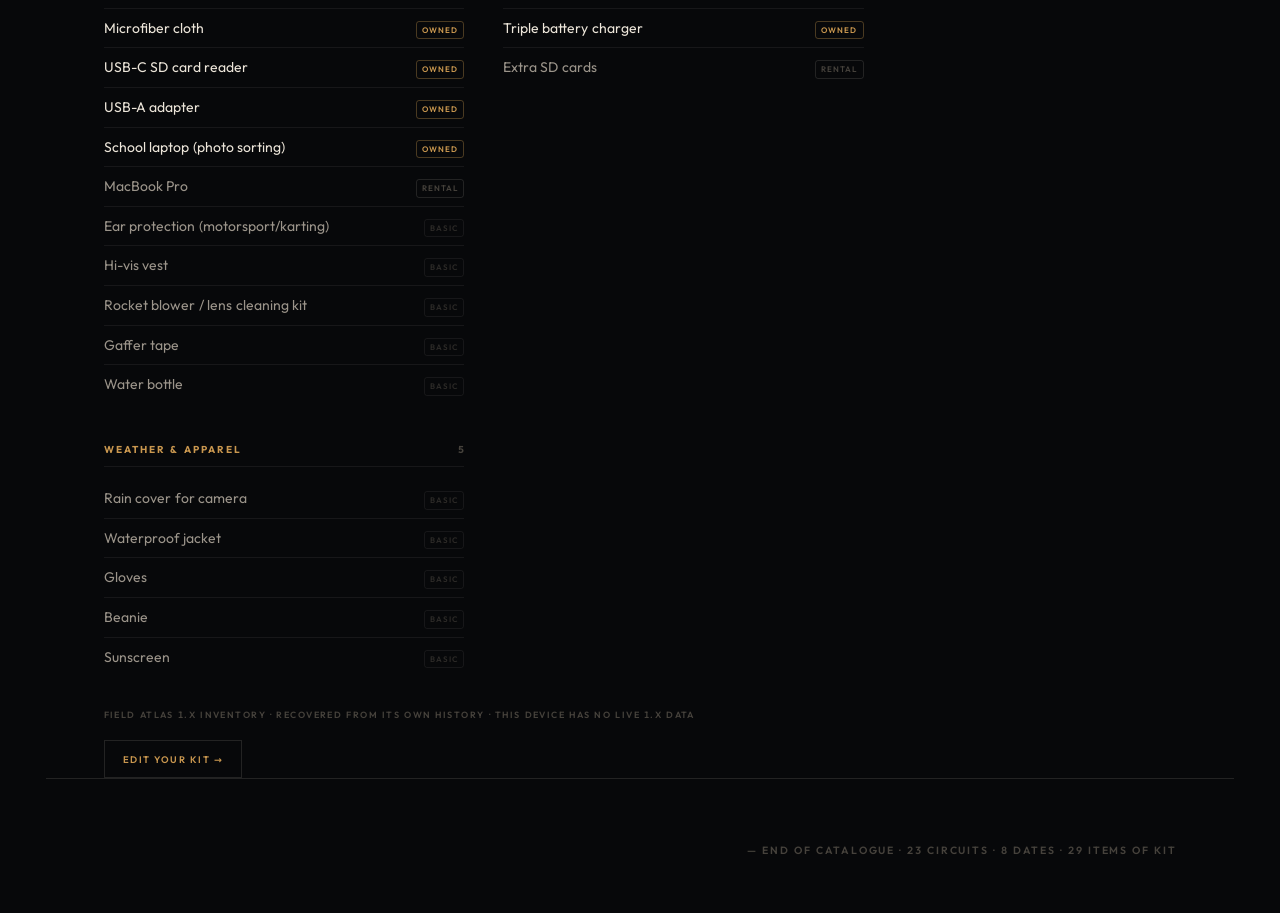
==== commit 741ed9bb: "early access v1.0.5.1" ====
--- a/index.html
+++ b/index.html
@@ -23,9 +23,18 @@
 <link rel="icon" href="data:image/svg+xml,%3Csvg xmlns='http://www.w3.org/2000/svg' viewBox='0 0 24 24' fill='none' stroke='%23c9974f' stroke-width='1.6'%3E%3Cpath d='M1.6 12S6 5 12 5s10.4 7 10.4 7-4.4 7-10.4 7S1.6 12 1.6 12Z'/%3E%3Ccircle cx='12' cy='12' r='3.1'/%3E%3C/svg%3E">
 <link rel="apple-touch-icon" href="icons/apple-touch-icon.png?v=58e20153">
 
-<link rel="preconnect" href="https://fonts.googleapis.com">
-<link rel="preconnect" href="https://fonts.gstatic.com" crossorigin>
-<link href="https://fonts.googleapis.com/css2?family=Outfit:wght@300..800&display=swap" rel="stylesheet">
+<!-- ★ Outfit is SELF-HOSTED, and the attribute ORDER here is load-bearing.
+     trace/bundle.mjs inlines a stylesheet link by matching rel-then-href
+     literally; the Google link this replaced was written href-first, which is
+     exactly how it survived bundling as a live CDN link. Written this way round
+     the faces fold into the .dc.html pair with everything else.
+     (Do not write that tag out in prose anywhere in this file — the bundler's
+     regex does not know a comment from markup, and will try to open whatever
+     stands in the href. It did.)
+     assets/fonts.css is GENERATED — see trace/fonts.mjs. The page now makes no
+     cross-origin request at all, which is what lets a cold offline launch, on a
+     phone that has never seen the site before, still look right. -->
+<link rel="stylesheet" href="assets/fonts.css?v=95d09e90">
 
 <link rel="stylesheet" href="assets/tokens.css?v=502e59e0">
 <link rel="stylesheet" href="assets/app.css?v=63e4c3d2">
--- a/assets/fonts.css
+++ b/assets/fonts.css
@@ -0,0 +1,29 @@
+/* GENERATED by trace/fonts.mjs — do not hand-edit. Source: fonts/*.woff2.
+ *
+ * Outfit, variable, 100–900. Self-hosted, and inlined as data: URIs so the one
+ * stylesheet is correct served, inlined into index.html by trace/bundle.mjs, and
+ * opened off file:// inside the .dc.html pair. See the header of trace/fonts.mjs.
+ *
+ * This file is the reason the page makes ZERO cross-origin requests. Nothing here
+ * may grow a url() that points anywhere but at itself.
+ */
+
+/* latin-ext — fonts/outfit-latin-ext.woff2, 14808 bytes */
+@font-face {
+  font-family: 'Outfit';
+  font-style: normal;
+  font-weight: 100 900;
+  font-display: swap;
+  src: url([data-uri]) format('woff2');
+  unicode-range: U+0100-02BA, U+02BD-02C5, U+02C7-02CC, U+02CE-02D7, U+02DD-02FF, U+0304, U+0308, U+0329, U+1D00-1DBF, U+1E00-1E9F, U+1EF2-1EFF, U+2020, U+20A0-20AB, U+20AD-20C0, U+2113, U+2C60-2C7F, U+A720-A7FF;
+}
+
+/* latin — fonts/outfit-latin.woff2, 32292 bytes */
+@font-face {
+  font-family: 'Outfit';
+  font-style: normal;
+  font-weight: 100 900;
+  font-display: swap;
+  src: url([data-uri]) format('woff2');
+  unicode-range: U+0000-00FF, U+0131, U+0152-0153, U+02BB-02BC, U+02C6, U+02DA, U+02DC, U+0304, U+0308, U+0329, U+2000-206F, U+20AC, U+2122, U+2191, U+2193, U+2212, U+2215, U+FEFF, U+FFFD;
+}
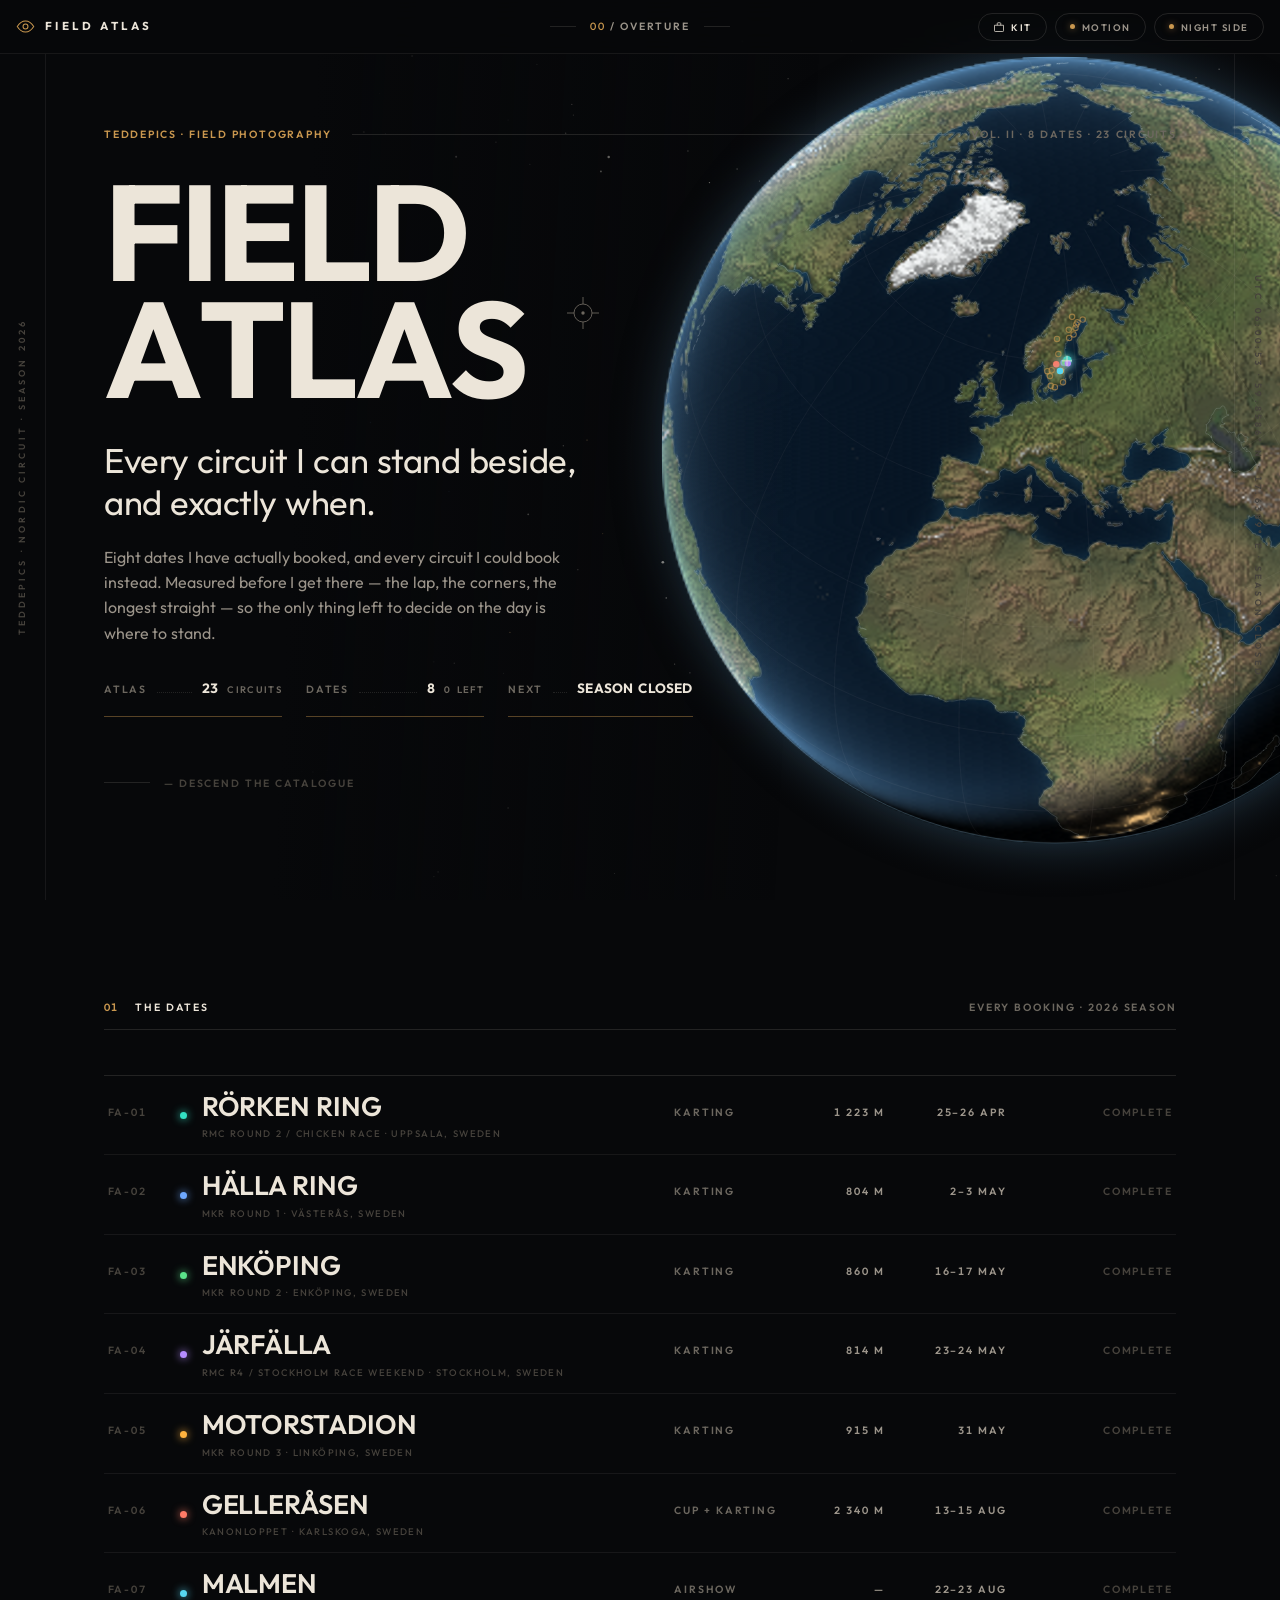
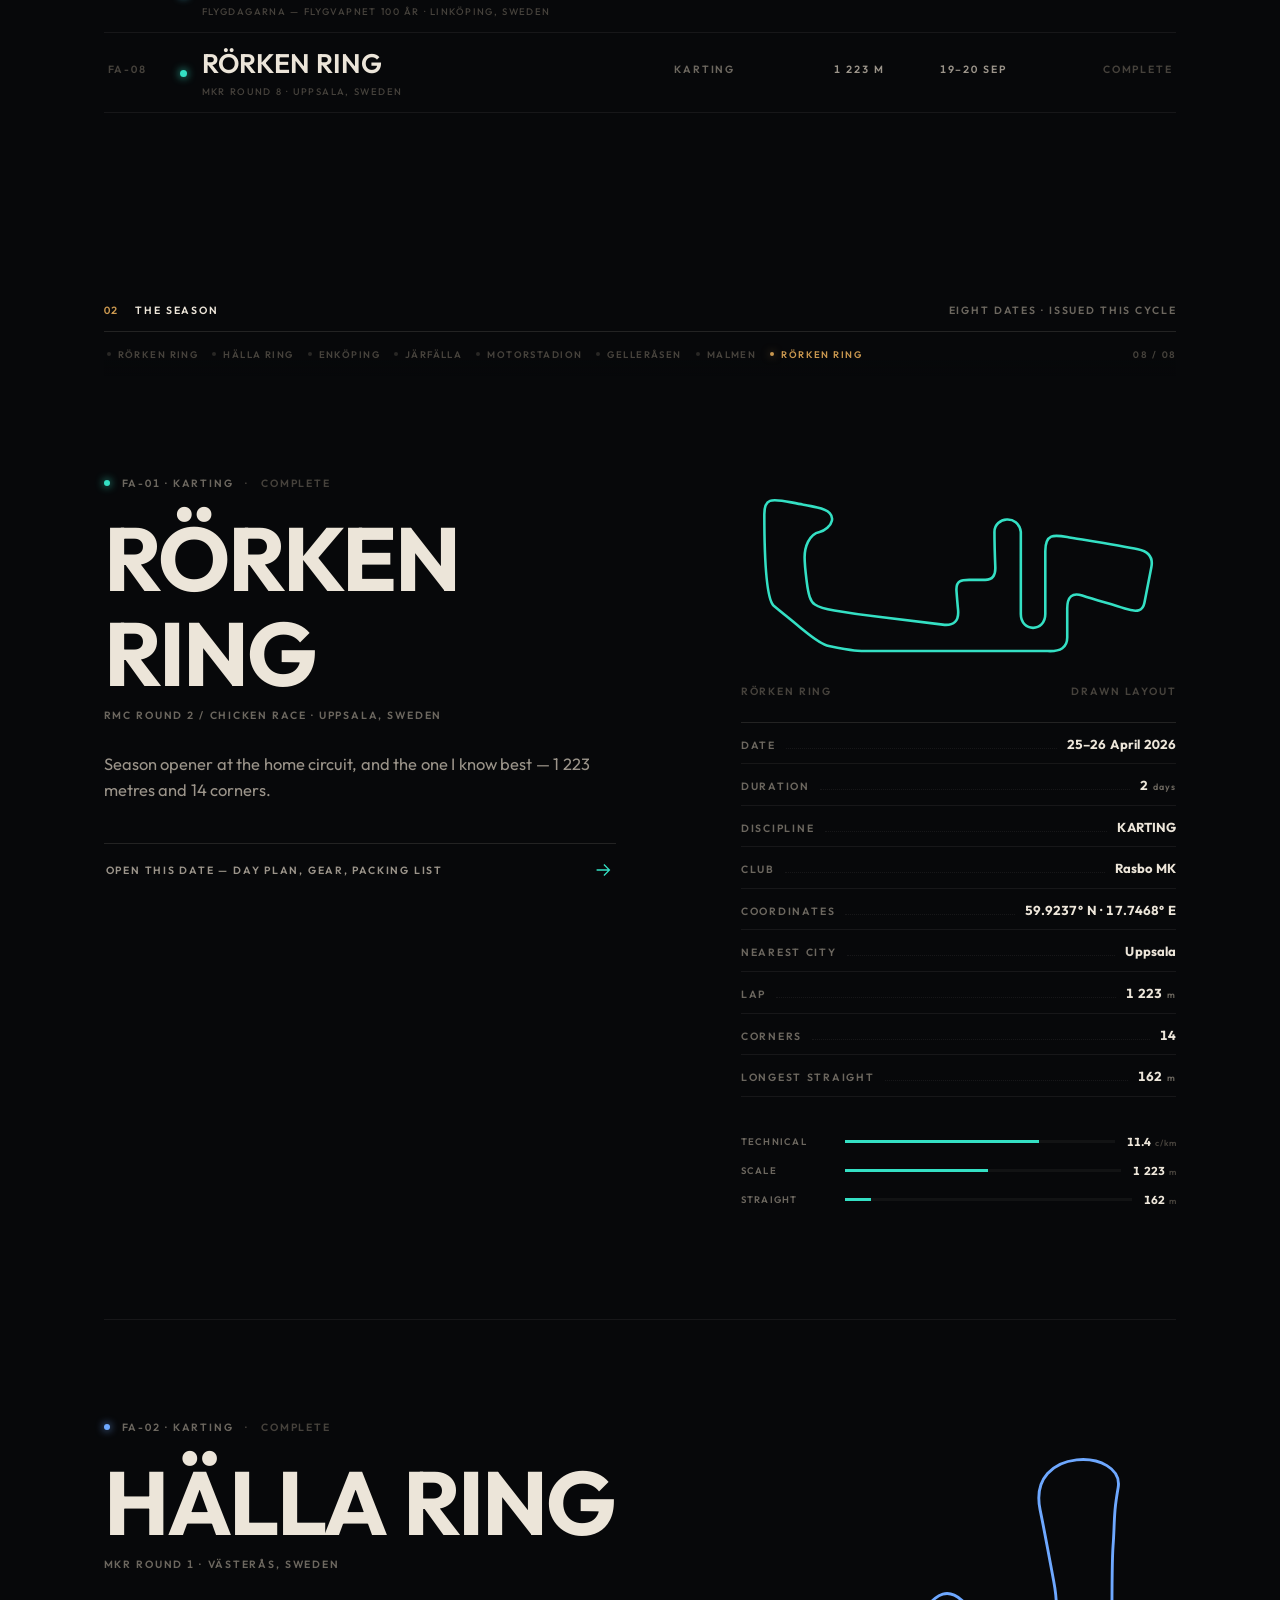
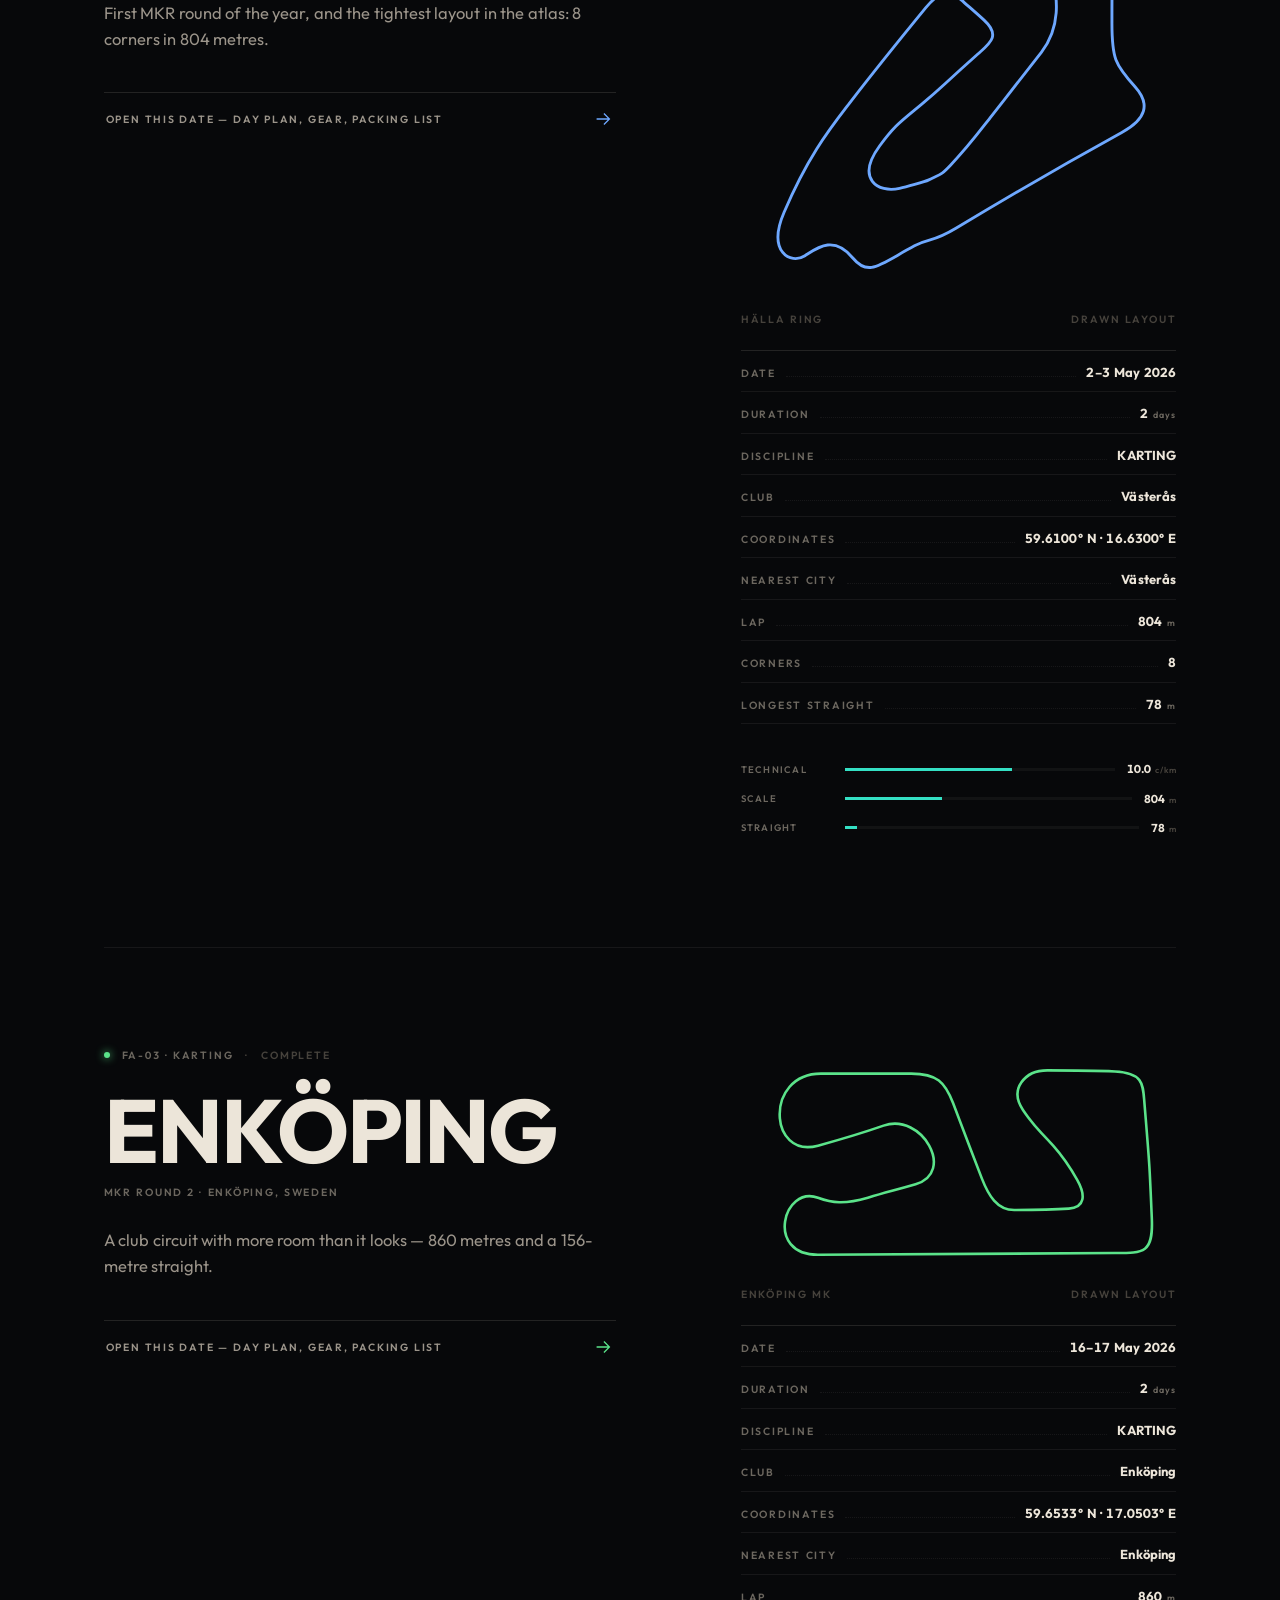
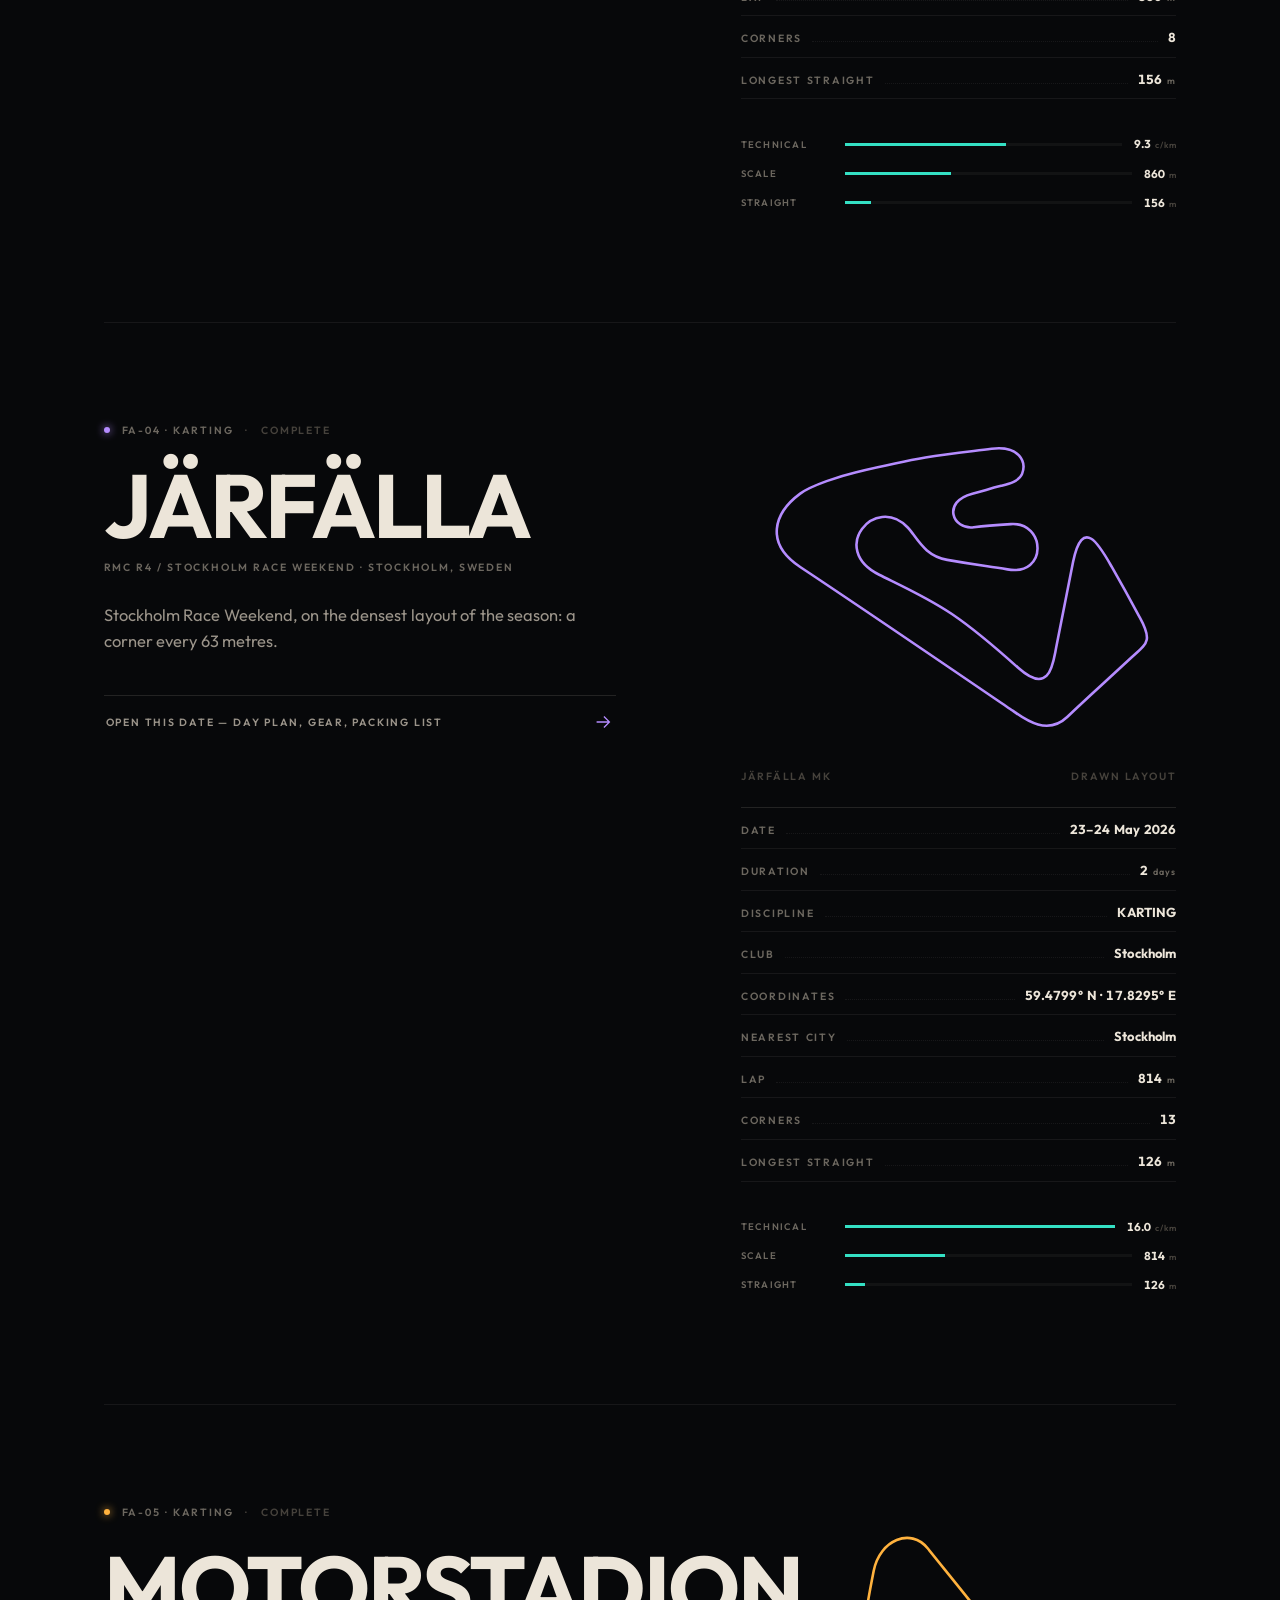
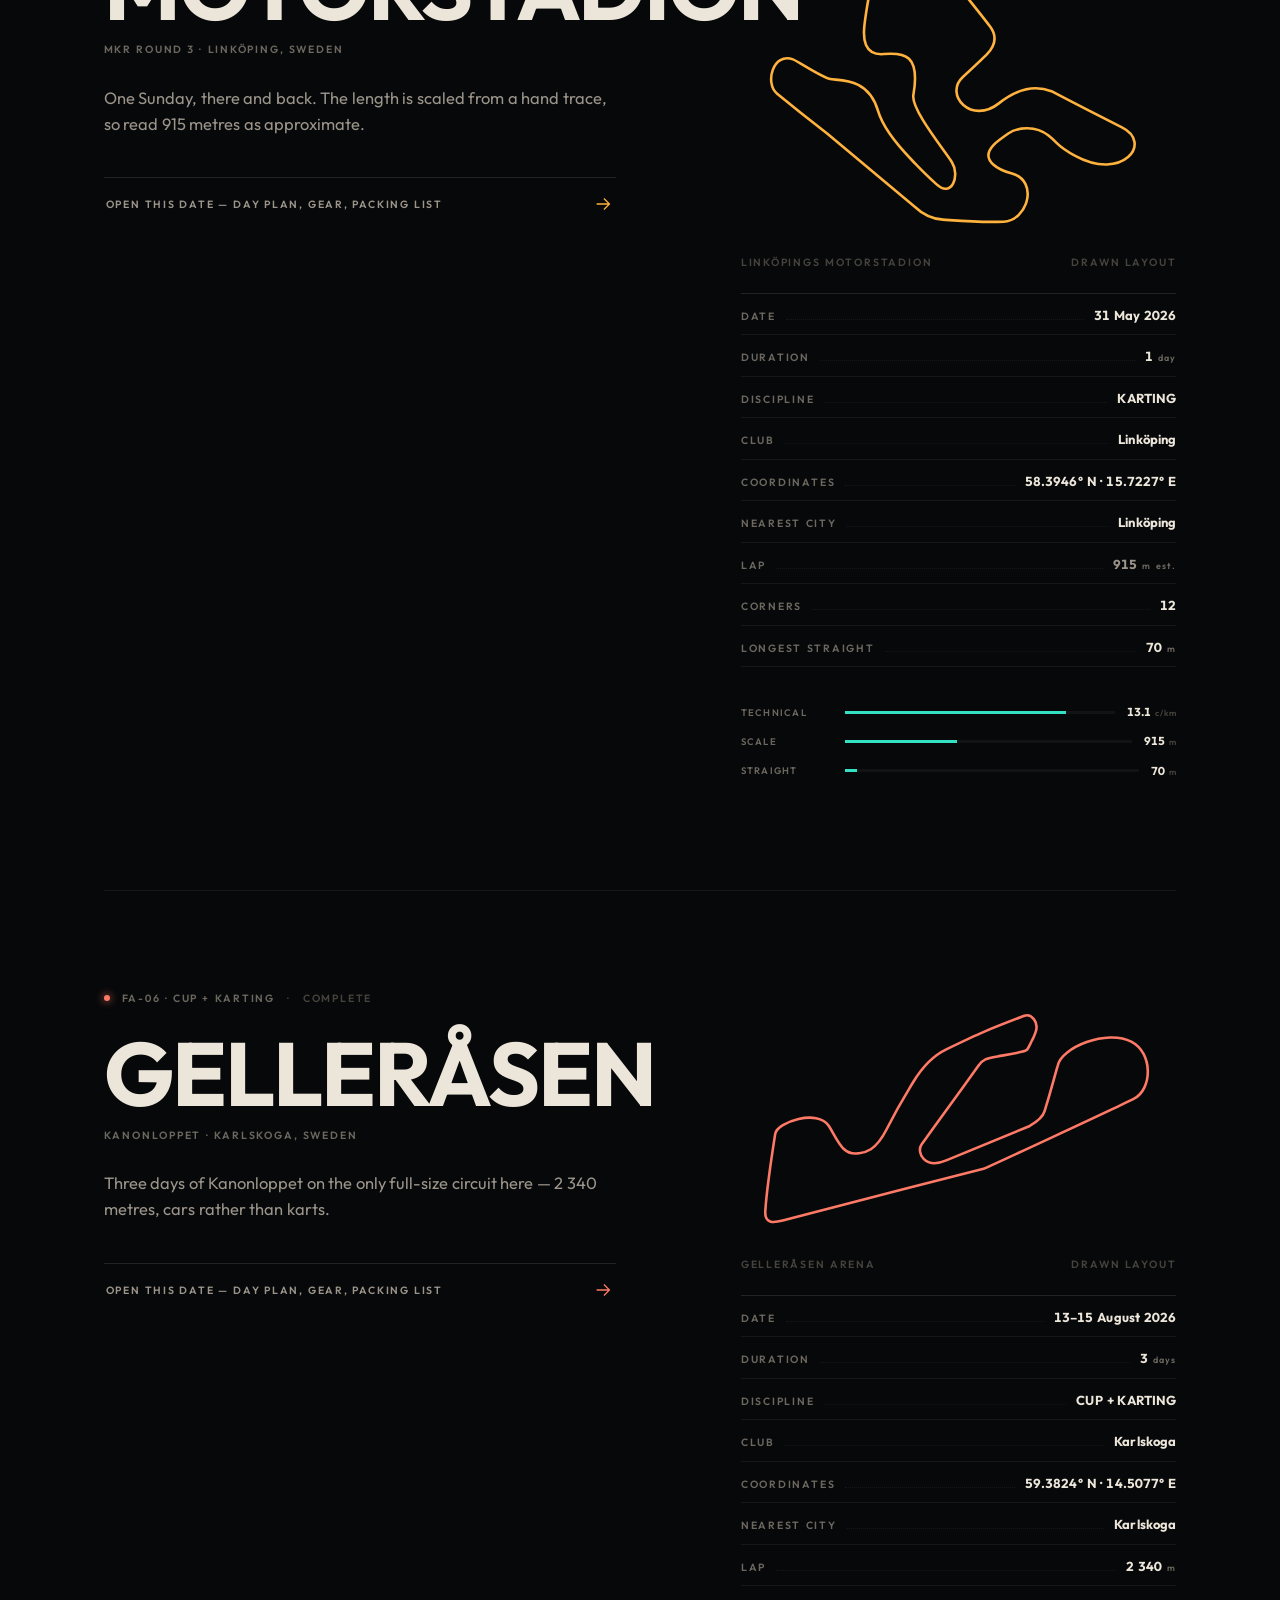
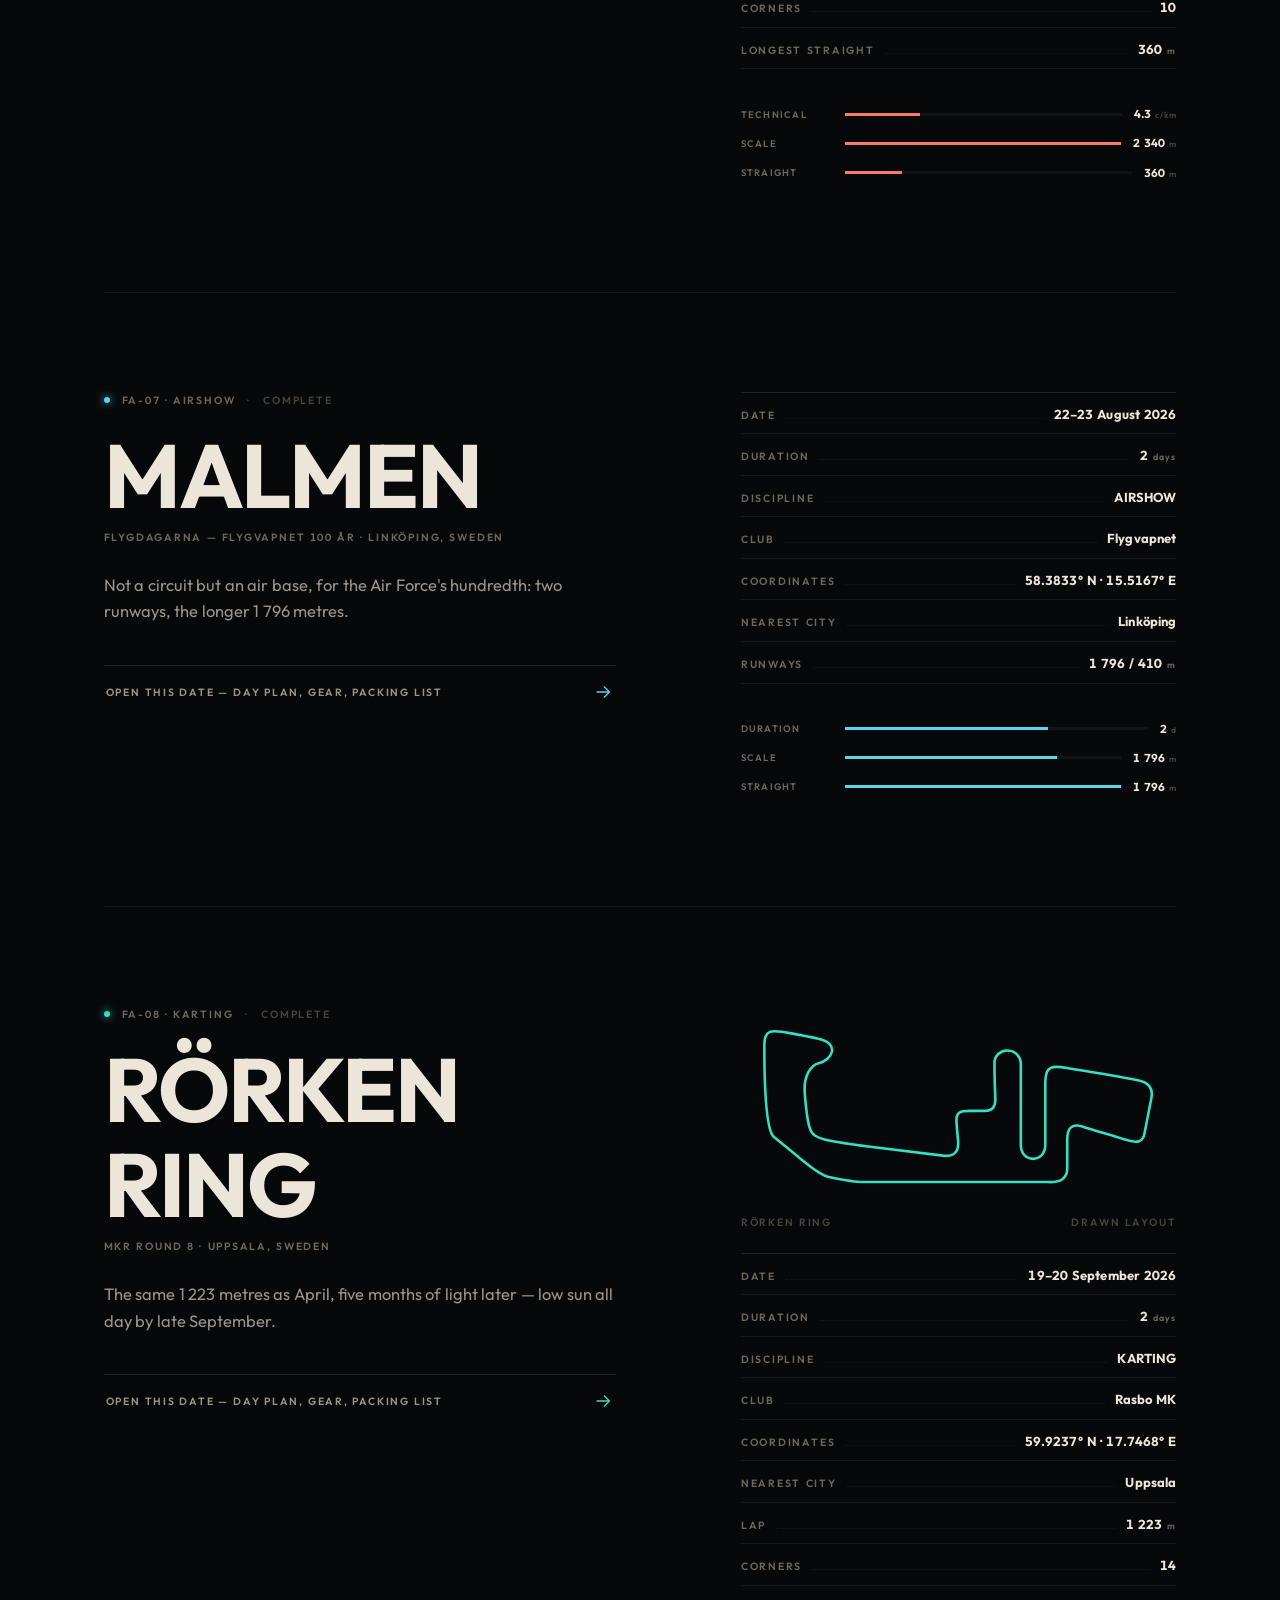
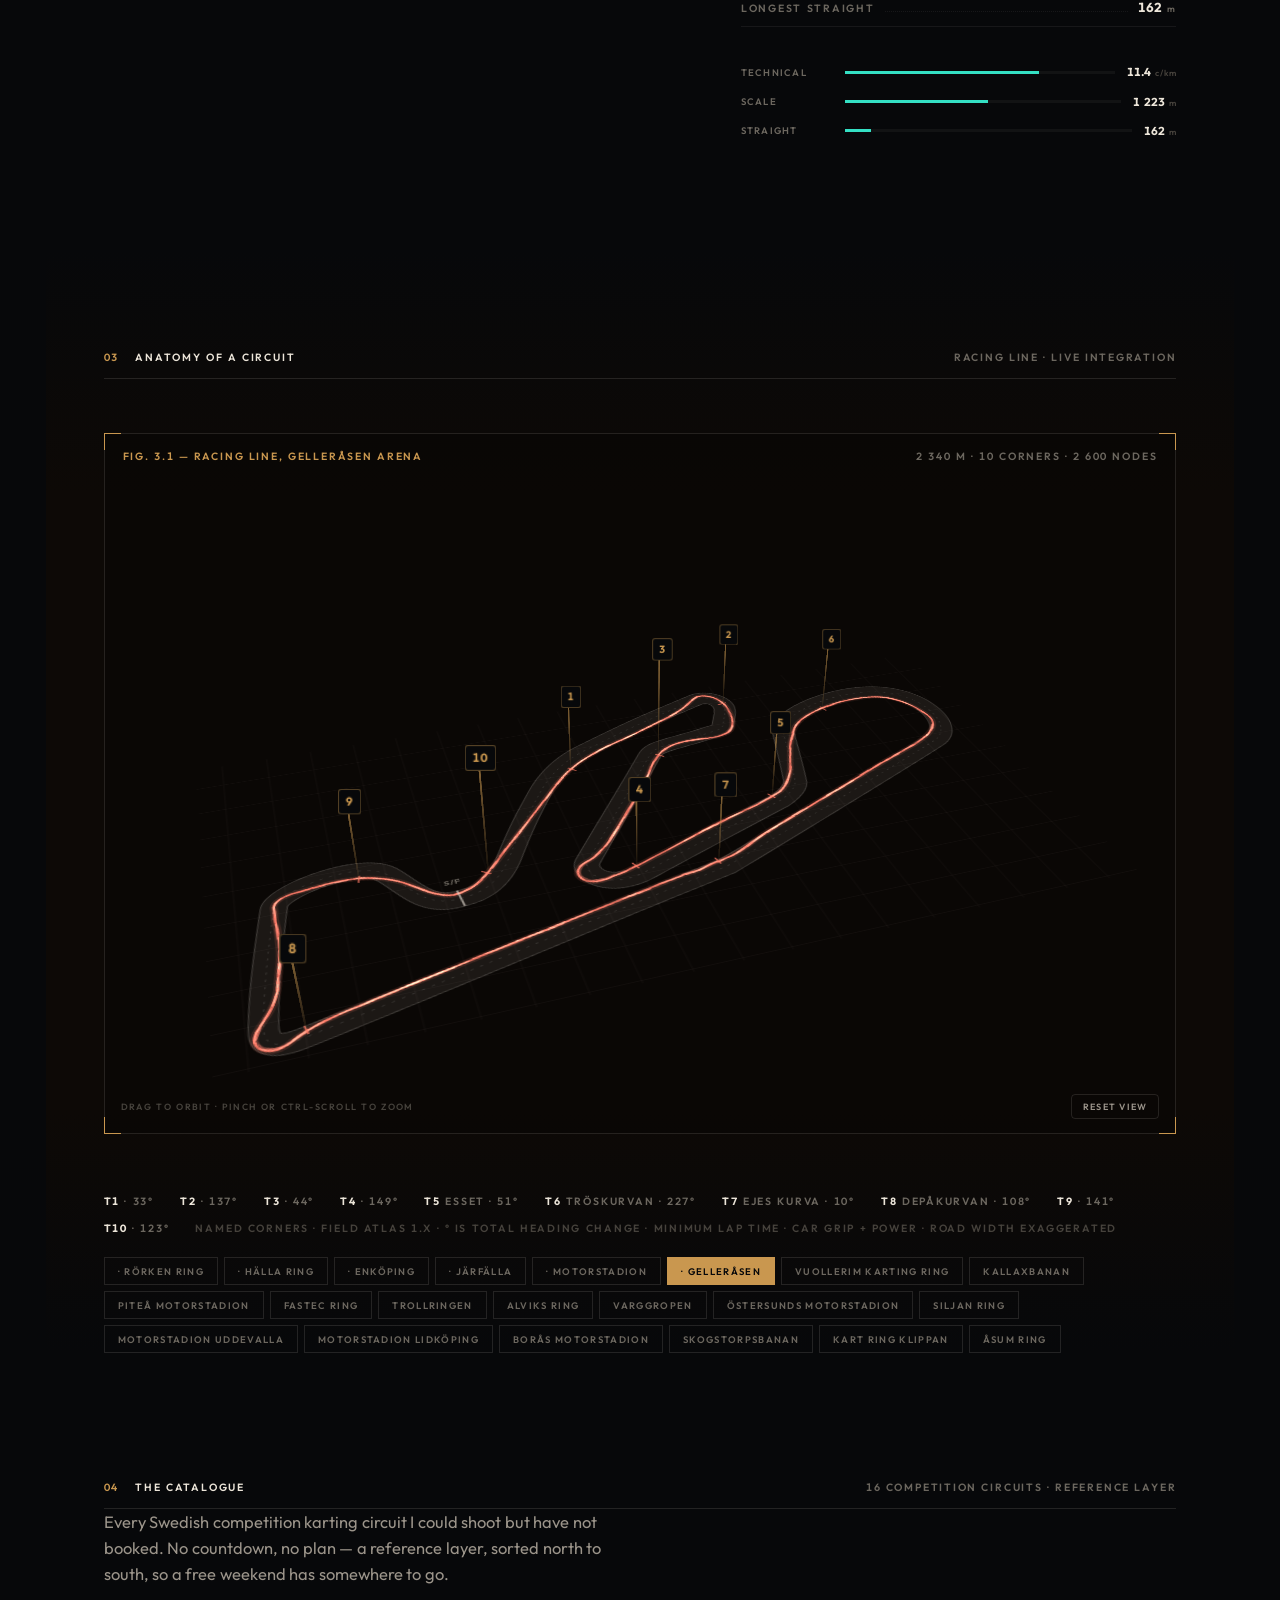
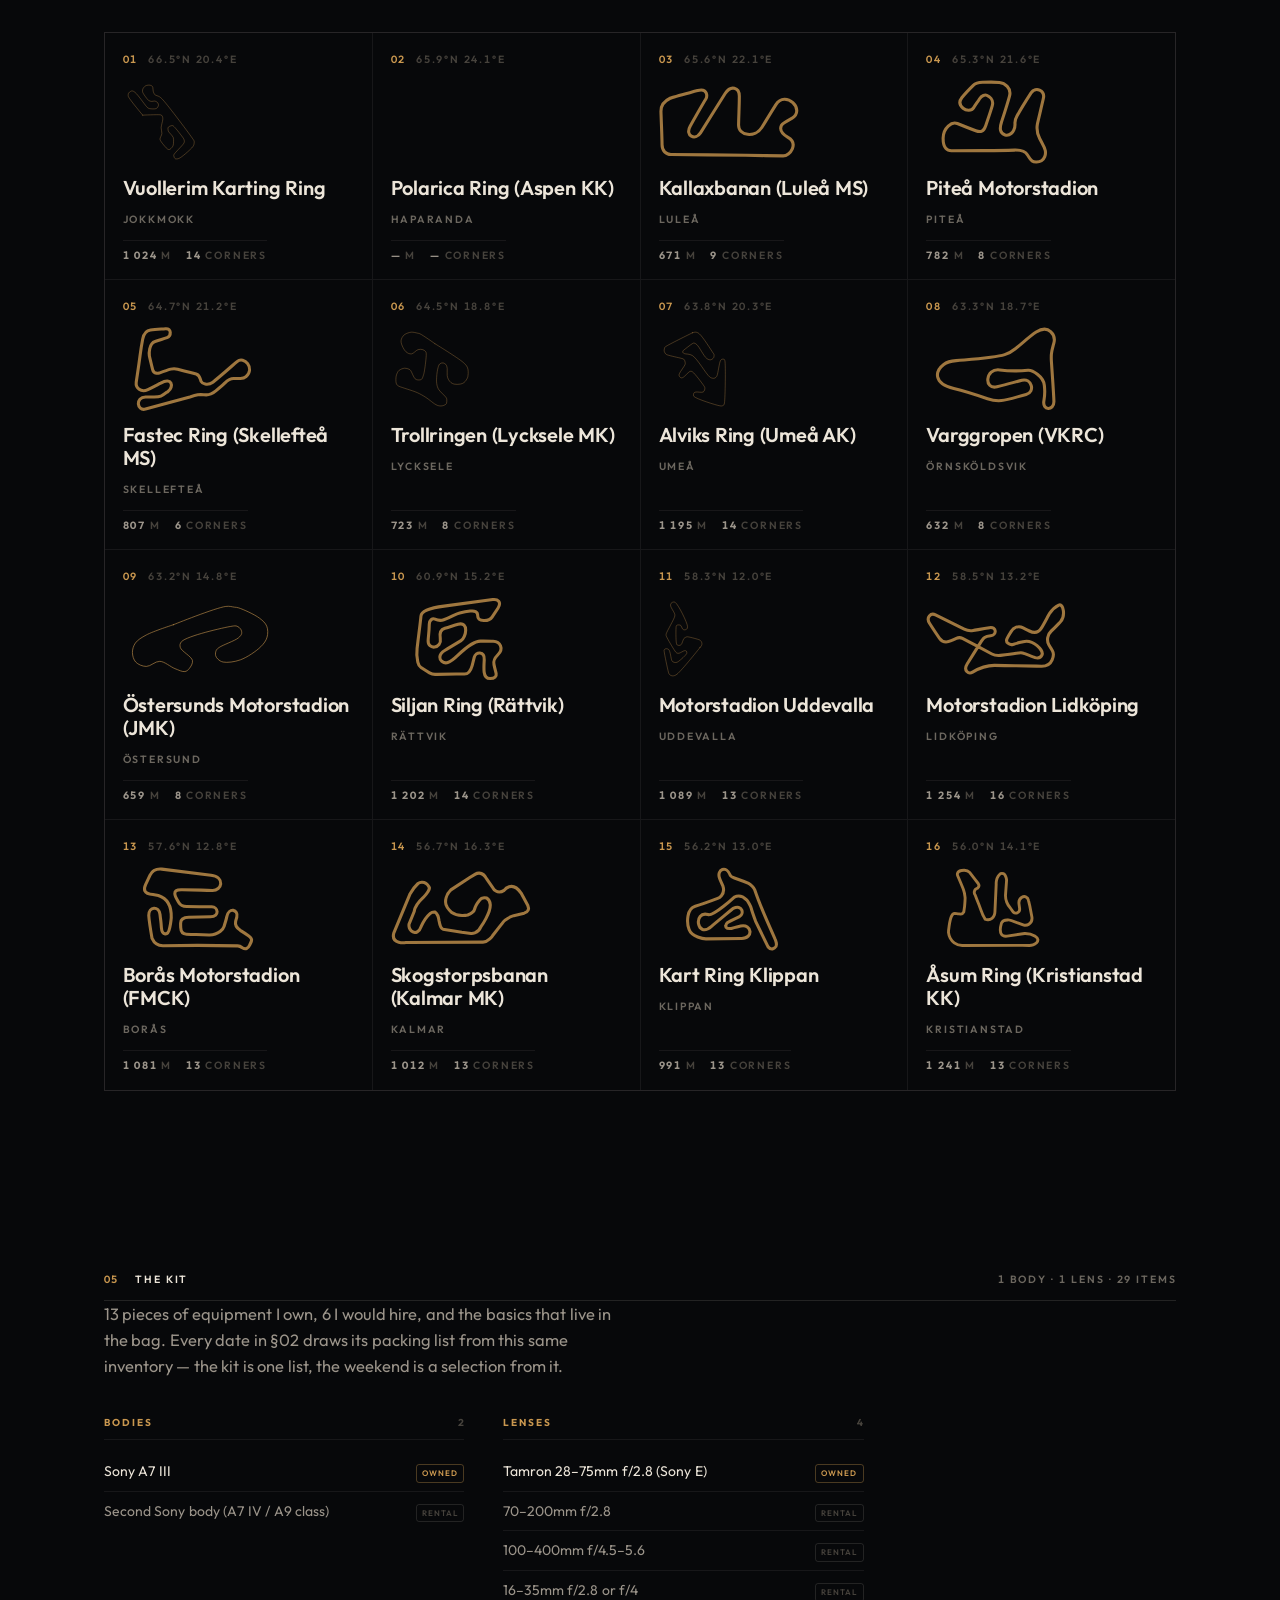
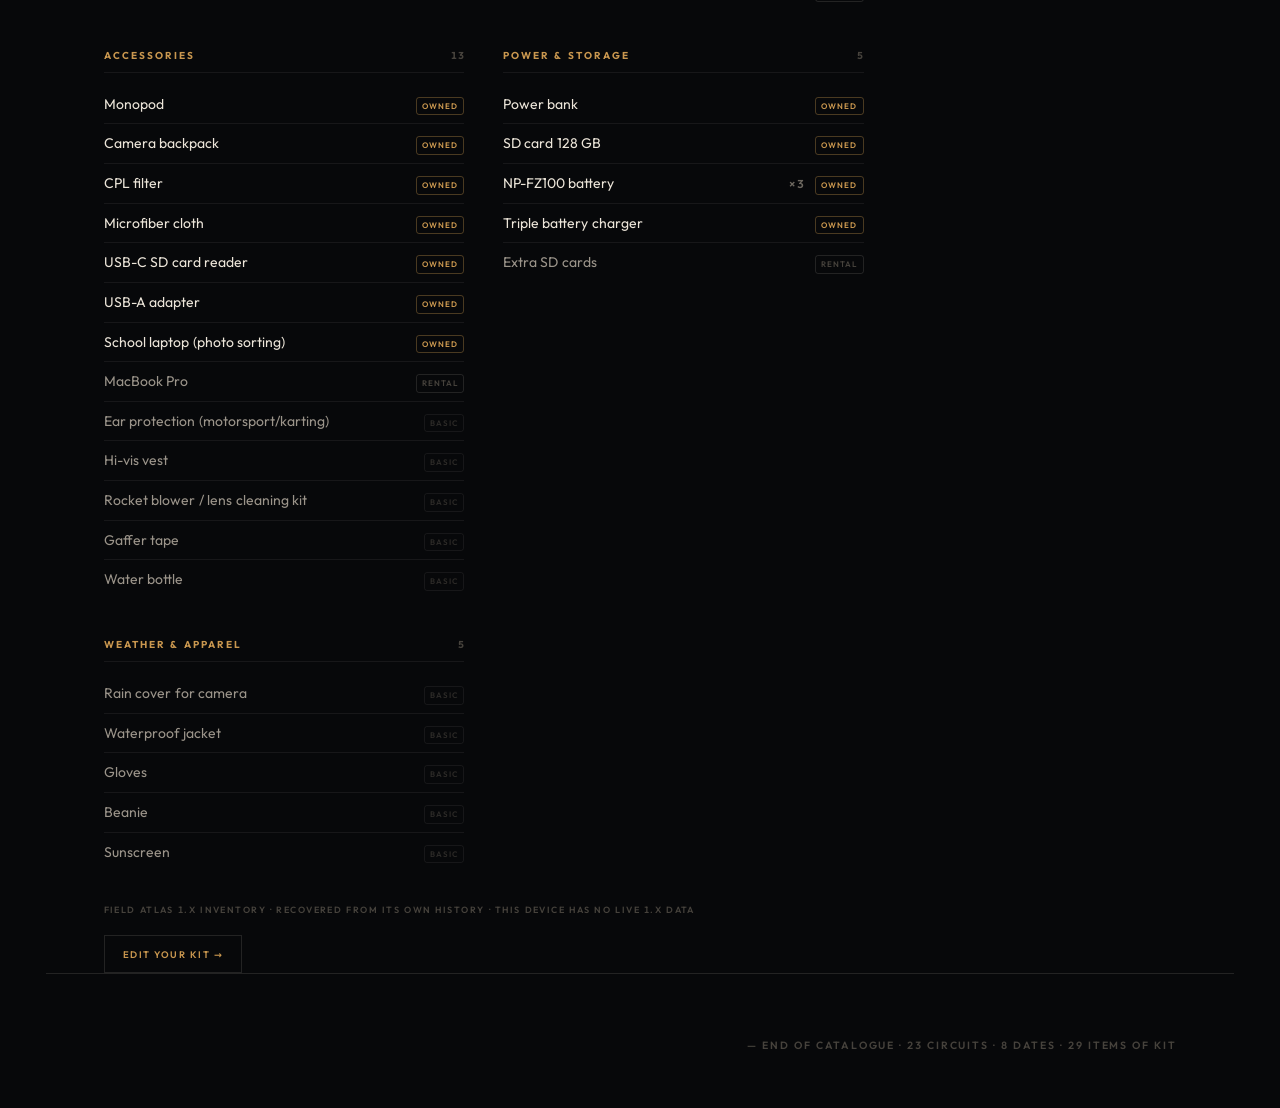
==== commit 66a0bb98: "v 1.2.0" ====
--- a/index.html
+++ b/index.html
@@ -36,8 +36,8 @@
      phone that has never seen the site before, still look right. -->
 <link rel="stylesheet" href="assets/fonts.css?v=95d09e90">
 
-<link rel="stylesheet" href="assets/tokens.css?v=502e59e0">
-<link rel="stylesheet" href="assets/app.css?v=63e4c3d2">
+<link rel="stylesheet" href="assets/tokens.css?v=202054ef">
+<link rel="stylesheet" href="assets/app.css?v=a28ab668">
 </head>
 <body>
 
@@ -187,7 +187,28 @@
             <span class="mono l" id="fig-label">FIG. 3.1 — RACING LINE, GELLERÅSEN ARENA</span>
             <span class="mono r" id="fig-meta">PARTICLES 900 · INTEGRATING</span>
           </div>
-          <canvas id="flow"></canvas>
+          <!-- ★ The racing line stands in the scene now, on the same 3D stage the
+               panel's track layouts use — see js/layout3d.js. The plane is sized to
+               the circuit by renderFigure() in js/main.js, the canvas is the ground
+               it lies on, and the corner numbers ride posts above it. -->
+          <div class="p3d p3d--fig" id="fig-3d" data-layout3d data-wheel="modifier">
+            <div class="p3d-stage" tabindex="0" role="group"
+                 aria-label="Racing line in three dimensions. Drag to orbit, arrow keys to turn, 0 to reset.">
+              <div class="p3d-plane" id="fig-plane">
+                <canvas id="flow"></canvas>
+                <div class="p3d-marks" id="fig-marks"></div>
+              </div>
+              <!-- no .p3d-tag here: the panel's stage names its circuit in the
+                   corner because nothing else on the card does, and #fig-label
+                   above already reads "FIG. 3.1 — RACING LINE, GELLERÅSEN ARENA".
+                   On a phone the caption wraps to two lines and the tag landed
+                   underneath the second one. -->
+            </div>
+            <div class="p3d-bar">
+              <span class="p3d-hint mono">DRAG TO ORBIT · PINCH OR CTRL-SCROLL TO ZOOM</span>
+              <button class="p3d-reset mono" type="button">RESET VIEW</button>
+            </div>
+          </div>
         </div>
         <div class="figure-legend mono rise" style="--d:.1s" id="fig-legend"></div>
         <div class="circuit-pick rise" style="--d:.14s" id="circuit-pick"></div>
@@ -258,6 +279,6 @@
   </div>
 </div>
 
-<script type="module" src="js/main.js?v=8a8c7bf8"></script>
+<script type="module" src="js/main.js?v=b60cda95"></script>
 </body>
 </html>
--- a/assets/app.css
+++ b/assets/app.css
@@ -487,7 +487,53 @@
 }
 .figure .cap .l { color: var(--accent); }
 .figure .cap .r { color: var(--ink-3); }
-#flow { display: block; width: 100%; height: clamp(340px, 56vh, 560px); }
+/* ★ §03's FIGURE IS THE PANEL'S 3D STAGE, WITH A CANVAS FOR ITS GROUND.
+ *
+ * Theodor: "have the 3D track map, but with the racing line in that area — so you
+ * can interact with it and stuff, and you also see the racing line on the track
+ * itself."
+ *
+ * So it reuses .p3d wholesale: the same perspective box, the same preserve-3d
+ * plane, the same posts, the same drag/pinch/arrow handlers out of js/layout3d.js.
+ * The only thing that differs is what lies on the plane — an SVG in the panel, a
+ * live canvas here, because the flow is 900 particles pacing themselves off the
+ * speed profile and nothing static can carry that. Everything below is the delta
+ * from .p3d, and there is deliberately not much of it. */
+
+/* the stage's height is written by renderFigure() off the circuit's own shape —
+   see poseFit() in js/layout3d.js for the derivation and for why a fixed height
+   is what left three quarters of the old box empty */
+.p3d--fig .p3d-stage {
+  height: var(--fig-h, clamp(320px, 46vh, 520px));
+  border: 0;                        /* .figure already draws the frame */
+  background: none;                 /* and its own inset */
+  margin-top: 44px;                 /* clear the caption */
+}
+/* ★ pan-y, NOT none — and this is the one place the panel's rule would be wrong.
+   .p3d-stage sets `touch-action: none` because a drag inside an overlay the reader
+   opened on purpose should own the gesture outright. This stage is a block in the
+   middle of a scrolling page and as tall as the phone, so `none` would make it a
+   dead zone the reader cannot scroll past — a trap, not a control. `pan-y` hands
+   vertical drags back to the page and keeps horizontal ones and pinches, which is
+   the orbit and the zoom; tilt stays on the arrow keys and on a mouse, where
+   touch-action does not apply at all. */
+.p3d--fig .p3d-stage { touch-action: pan-y; }
+/* ★ The width is WRITTEN by layoutFigure() in js/main.js, in px, and the value
+   here is only what stands until it runs — see the note there for why a portrait
+   lap cannot be left to a percentage. `max-height: none` for the same reason: the
+   stage is sized to the pose now, so the plane must not be second-guessed by a
+   bound derived from a height that was derived from it. 92% / 940px is also the
+   figure layoutFigure() reads back, so change both or neither. */
+.p3d--fig .p3d-plane {
+  width: var(--fig-pw, min(92%, 940px));
+  max-height: none;
+}
+/* the canvas IS the plane — same box, no letterbox, so a corner's position as a
+   fraction of the canvas is its position as a fraction of the plane */
+.p3d--fig .p3d-plane > canvas {
+  position: absolute; inset: 0; width: 100%; height: 100%; display: block;
+}
+.p3d--fig .p3d-bar { padding: 0 16px 14px; }
 
 .circuit-pick { display: flex; flex-wrap: wrap; gap: 6px; margin-bottom: clamp(18px, 3vh, 30px); }
 .circuit-pick button {
@@ -825,11 +871,18 @@
  * asserts every numeral lands inside the stage, which is what caught it. */
 .p3d-plane {
   position: relative;
-  /* 78%, not 88%: the plane is turned −18° about Z as well as tilted, so its
+  /* 73%, not 88%: the plane is turned −18° about Z as well as tilted, so its
      bounding box on screen is wider than the plane itself, and a corner number
      sitting outside the road on the far side then lands past the stage edge.
-     Alviks Ring lost turn 6 by 47px. */
-  width: min(78%, 600px);
+     Alviks Ring lost turn 6 by 47px.
+     ★ 78% was not quite enough and had gone unnoticed, because the run that
+     asserts this died three sections earlier — see newPage() in trace/verify.mjs.
+     Alviks Ring was still losing the right-hand half of turn 6, by 10px. A numeral
+     is centred on its post, so at the edge of the drawing half of it hangs past
+     the plane by construction, and the margin has to carry that. Swept across all
+     sixteen catalogue circuits: 78% fails on one, 74% clears every one, 73% is
+     that with a little room for a font metric to move under it. */
+  width: min(73%, 600px);
   /* over 100% on purpose: tilting back 56° foreshortens the plane to cos(56°) ≈
      0.56 of its height, so 118% projects to about two thirds of the stage and
      leaves the top third for the posts */
@@ -842,8 +895,41 @@
 }
 /* the ease is only ever on for the reveal and for RESET; a drag must track the
    finger exactly, and a transition on a dragged transform reads as lag */
-.p3d.is-revealing .p3d-plane { transition: transform .78s cubic-bezier(.2, .8, .25, 1); }
-body.no-motion .p3d .p3d-plane { transition: none; }
+/* ★ THE POSE IS ANIMATED, NOT THE TRANSFORM — AND THAT IS WHAT KEEPS THE NUMBERS
+ * OVER THEIR POSTS WHILE IT MOVES.
+ *
+ * The reveal used to be `transition: transform` on the plane. The plane then eased
+ * from one pose to the next while `--tilt` and `--rot` — which js/layout3d.js sets
+ * synchronously — were already at the destination, and .p3d-no counter-rotates by
+ * exactly those two. So for the 780ms of the reveal, and again for every RESET
+ * VIEW, the numerals were billboarded for a pose the plane had not reached: they
+ * swung out over the drawing, and on Alviks Ring turn 6 left the stage entirely and
+ * was clipped. verify.mjs §12c″ measures 240ms into the reveal and had been failing
+ * on exactly that, unseen, because the run died three sections earlier (see the
+ * note over newPage() there).
+ *
+ * Registering the three custom properties makes them interpolable, so the
+ * TRANSITION CAN LIVE ON THE POSE ITSELF. Everything downstream — the plane's
+ * transform, the posts' height, the numerals' counter-rotation — is then derived
+ * from one set of numbers that is consistent at every frame of the animation
+ * rather than at its two ends. There is no transform transition left to disagree
+ * with, which is why the old one is gone rather than kept alongside.
+ *
+ * The initial values are START in js/layout3d.js. They are worth having: an
+ * unregistered var with no value makes `rotateX(var(--tilt))` an invalid transform,
+ * which drops the WHOLE chain — so a stage rendered before mount() reached it used
+ * to appear flat and then snap. Change these and change START. */
+@property --tilt { syntax: '<angle>'; inherits: true; initial-value: 56deg; }
+@property --rot { syntax: '<angle>'; inherits: true; initial-value: -18deg; }
+@property --zoom { syntax: '<number>'; inherits: true; initial-value: 1; }
+
+.p3d.is-revealing {
+  transition:
+    --tilt .78s cubic-bezier(.2, .8, .25, 1),
+    --rot .78s cubic-bezier(.2, .8, .25, 1),
+    --zoom .78s cubic-bezier(.2, .8, .25, 1);
+}
+body.no-motion .p3d { transition: none; }
 
 .p3d-plane > .p-shape,
 .p3d-plane > svg { position: absolute; inset: 0; width: 100%; height: 100%; }
@@ -1139,8 +1225,12 @@
   .entry, .mandate-grid { grid-template-columns: minmax(0, 1fr); }
   .mandate-h { max-width: none; }
   #globe-wrap { width: 100vmin; height: 100vmin; right: -40vmin; }
-  #globe { opacity: .5; }
-  :root[data-theme='day'] #globe { opacity: .2; }
+  /* ★ RAISED — see the note at the ≤460px block below, which is the one Theodor
+     was actually looking at. Same reasoning, one step less of it, because the
+     scrim here is still the horizontal wipe and already carries the left of the
+     page on its own. */
+  #globe { opacity: .68; }
+  :root[data-theme='day'] #globe { opacity: .27; }
   #scrim { background: linear-gradient(93deg, var(--bg) 0%, var(--bg) 34%, transparent 78%); }
   .p-grid { grid-template-columns: minmax(0, 1fr); }
 }
@@ -1163,9 +1253,26 @@
   .pill--go span { display: inline; }
   .hero-mark { display: none; }
   #globe-wrap { width: 141vmin; height: 141vmin; right: -60.5vmin; top: 40%; }
-  #globe { opacity: .34; }
-  :root[data-theme='day'] #globe { opacity: .16; }
-  #scrim { background: linear-gradient(180deg, transparent 0%, var(--bg) 78%); }
+  /* ★ THE PHONE HELD THE EARTH AT A THIRD, AND THAT IS WHAT "MAKE IT BRIGHTER"
+     WAS ABOUT.
+       Theodor, on the phone hero: "make the Earth a bit brighter." Nothing in
+     js/globe.js is doing anything different here — the shading, the sun and the
+     relief are identical to the wide page, which runs the same disc at full
+     strength. The whole of the difference was this one declaration: 0.34, so a
+     planet rendered to be looked at arrived at a third of the light it was drawn
+     with, and the terrain went with it.
+       It is held back at all because #scrim below is a VERTICAL wipe at this
+     width, not the horizontal one the wide layout gets — the hero's copy sits over
+     the top of the disc rather than beside it, so the globe has to give the type
+     room by being dimmer rather than by being elsewhere. 0.58 is the most it can
+     take while the lede is still comfortably over it; the title, at 900 weight and
+     cream, was never the constraint. The scrim's own ramp is pulled up to meet it,
+     which is what buys those last few points back — see below. */
+  #globe { opacity: .58; }
+  :root[data-theme='day'] #globe { opacity: .24; }
+  /* reaching the page colour by 68% rather than 78%: the lede is the lowest thing
+     in the hero and the brighter disc is loudest exactly there */
+  #scrim { background: linear-gradient(180deg, transparent 0%, var(--bg) 68%); }
   /* the volume line does not fit beside the rule at this width, and the readouts
      below carry the same three numbers anyway */
   .kicker .r { display: none; }
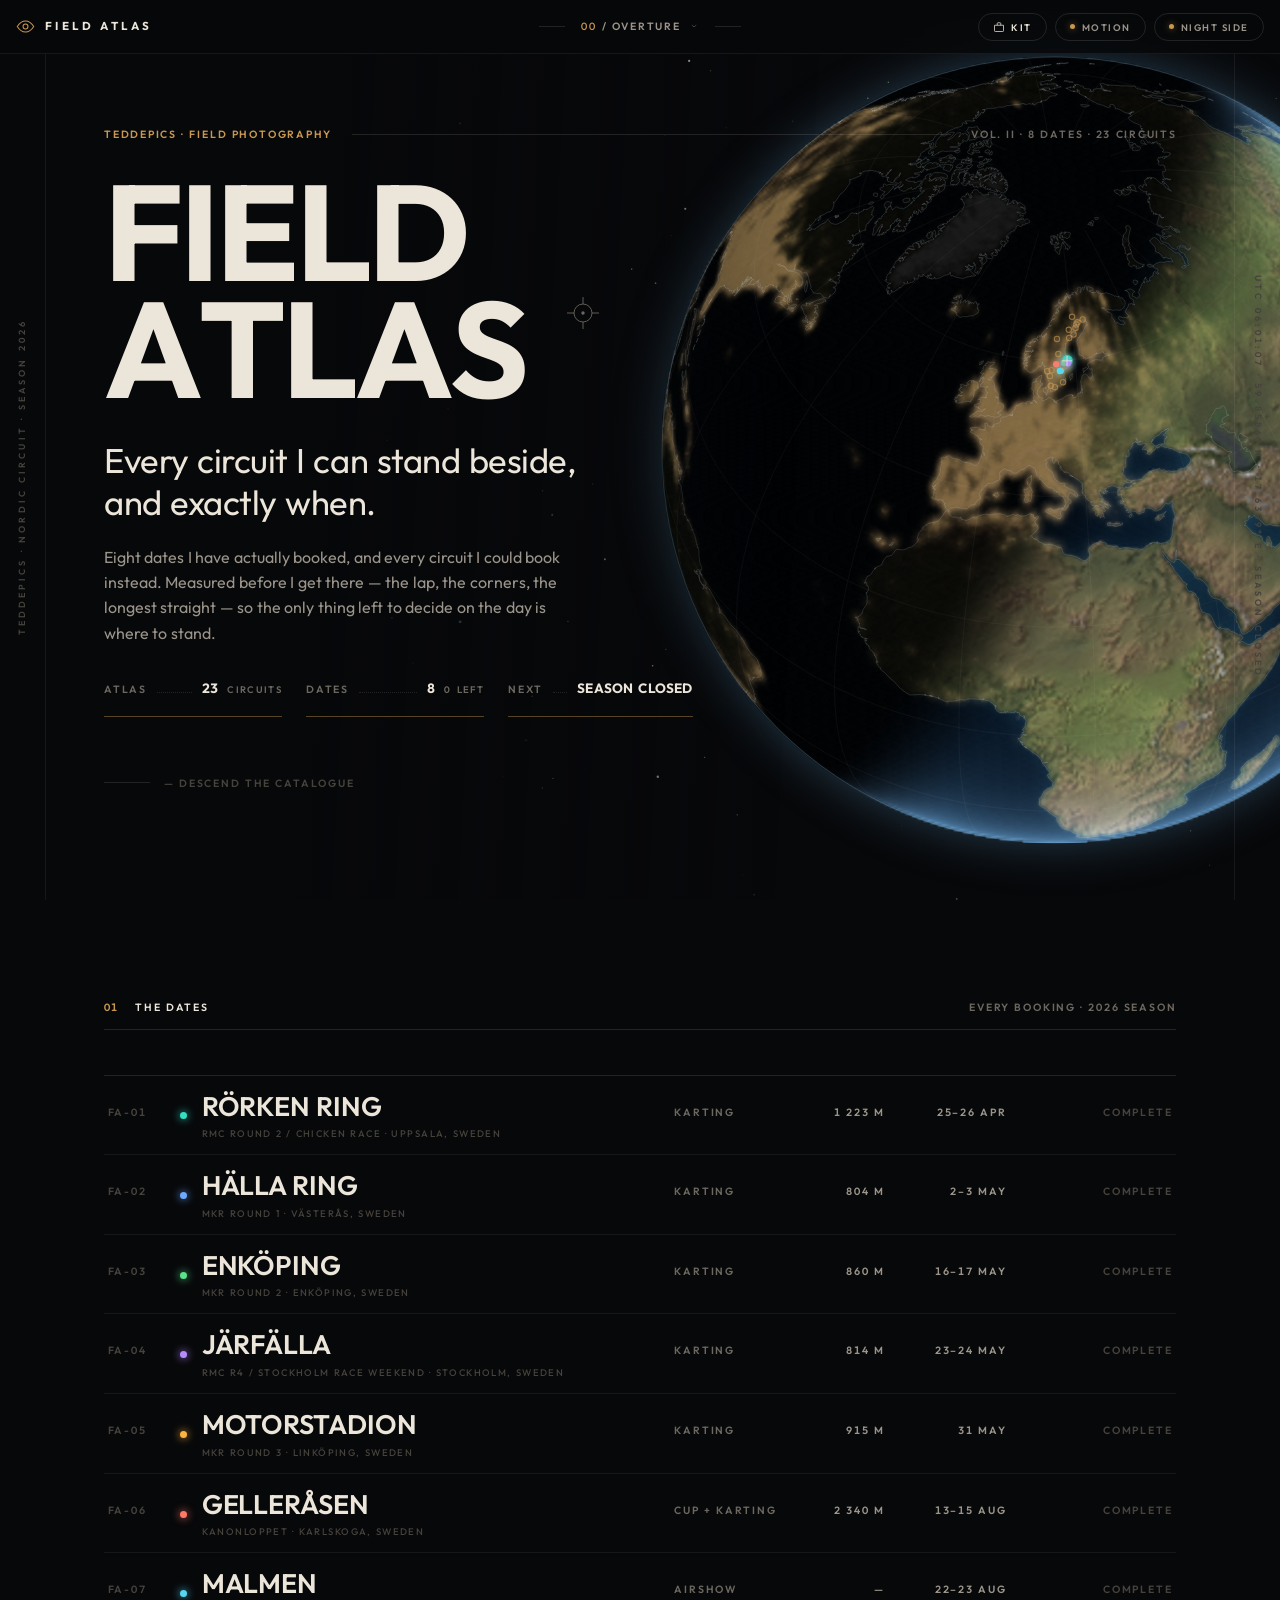
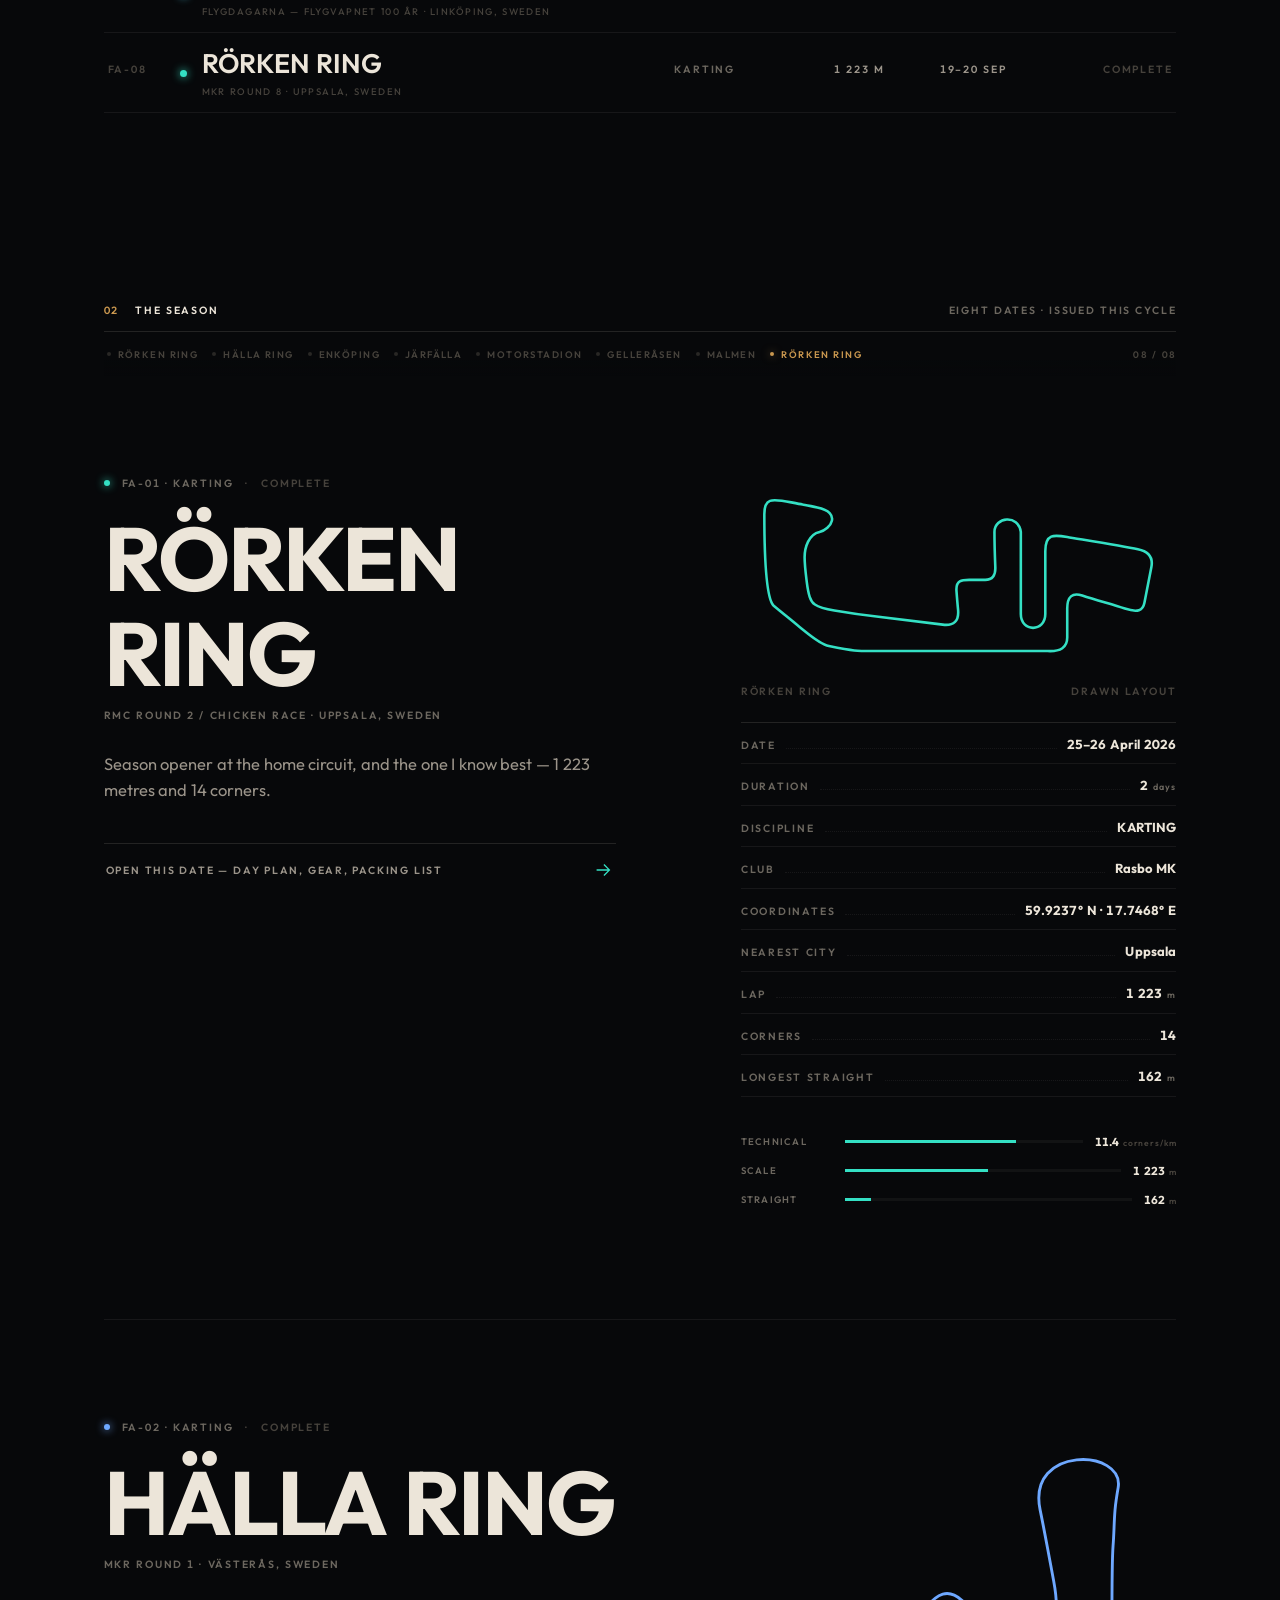
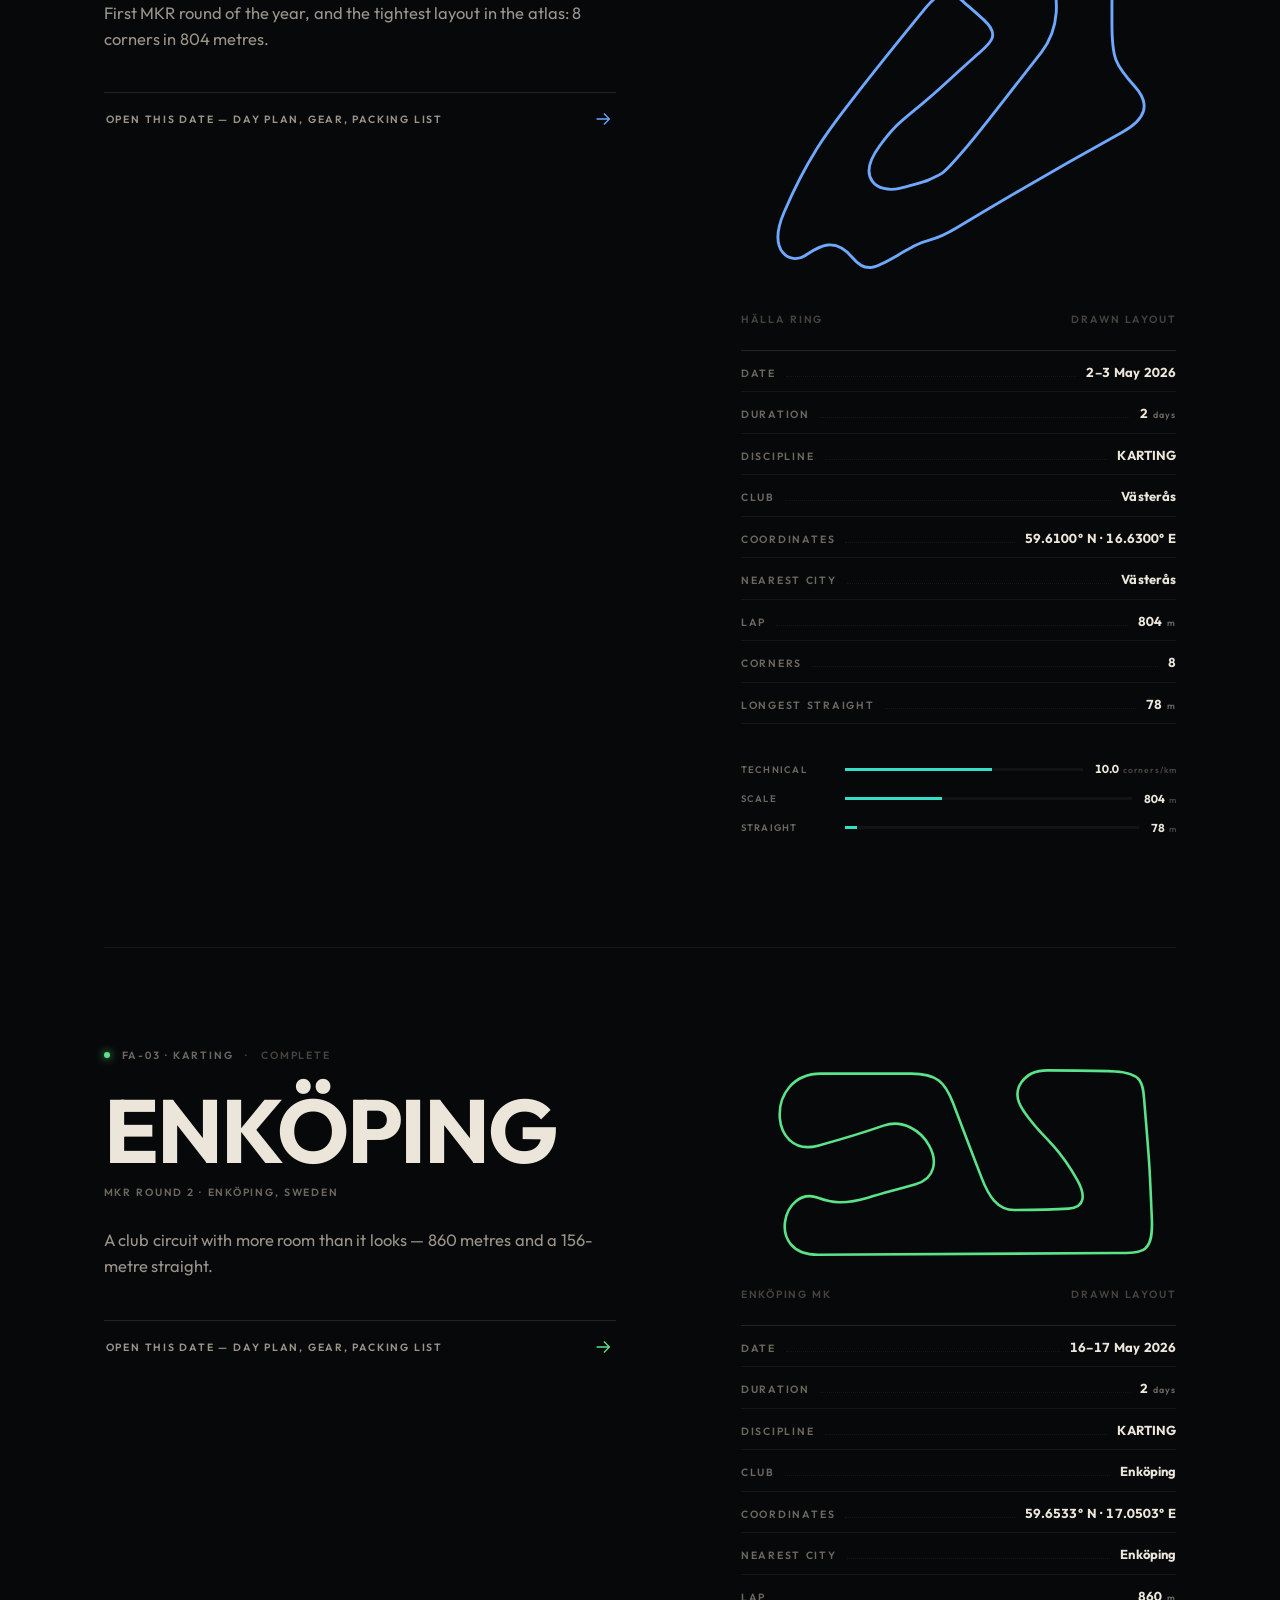
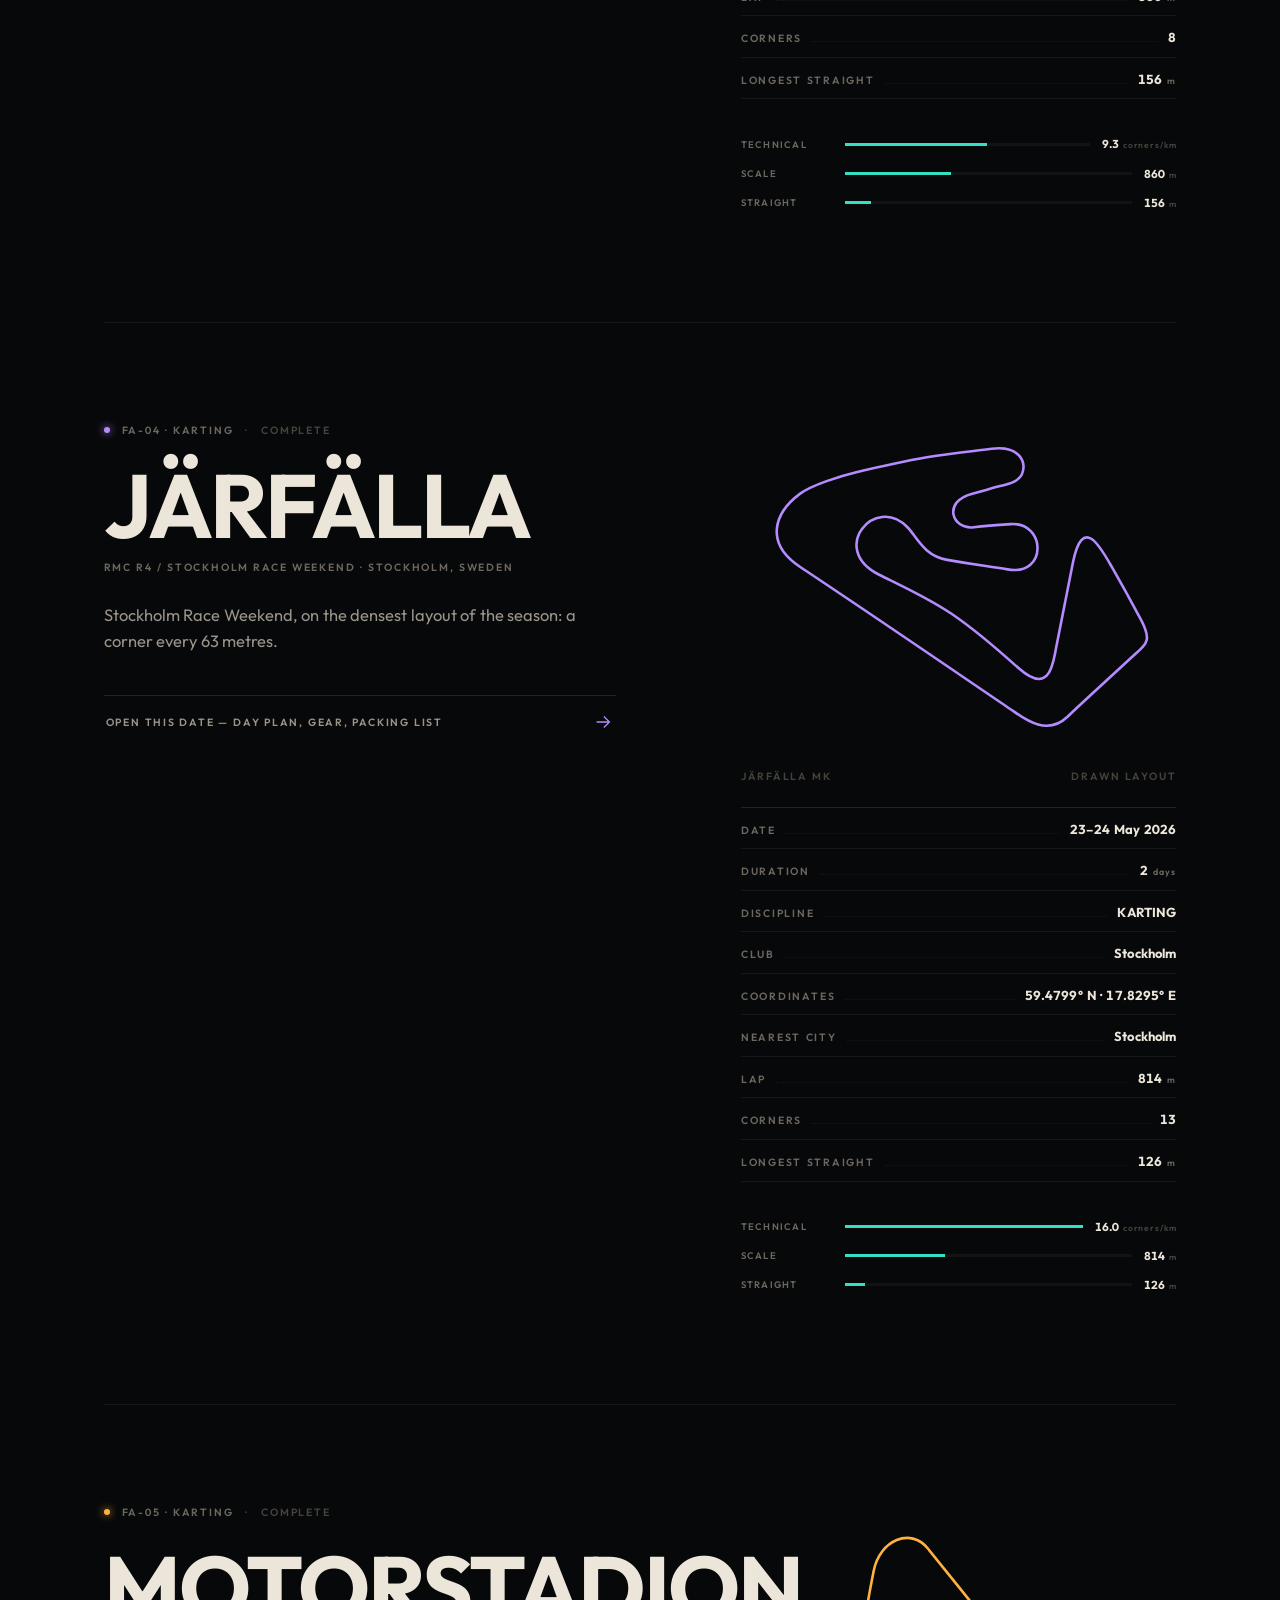
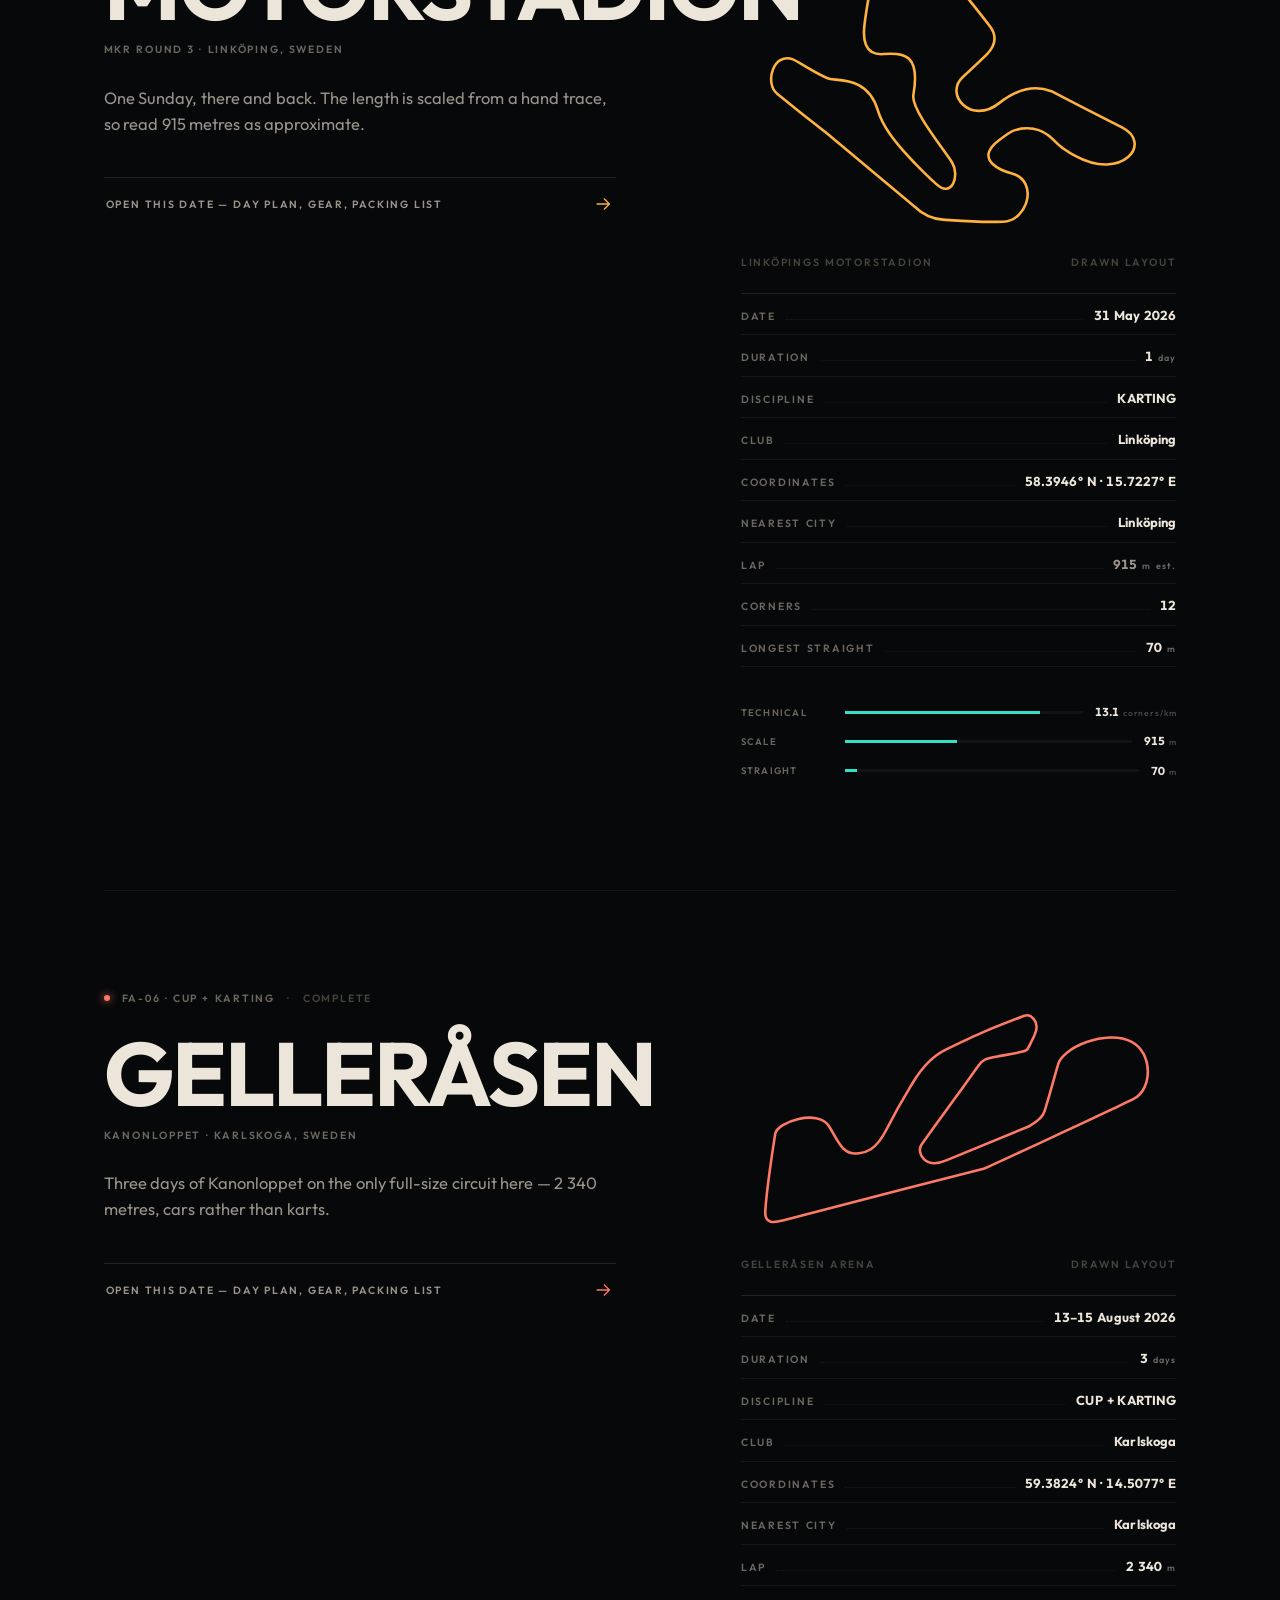
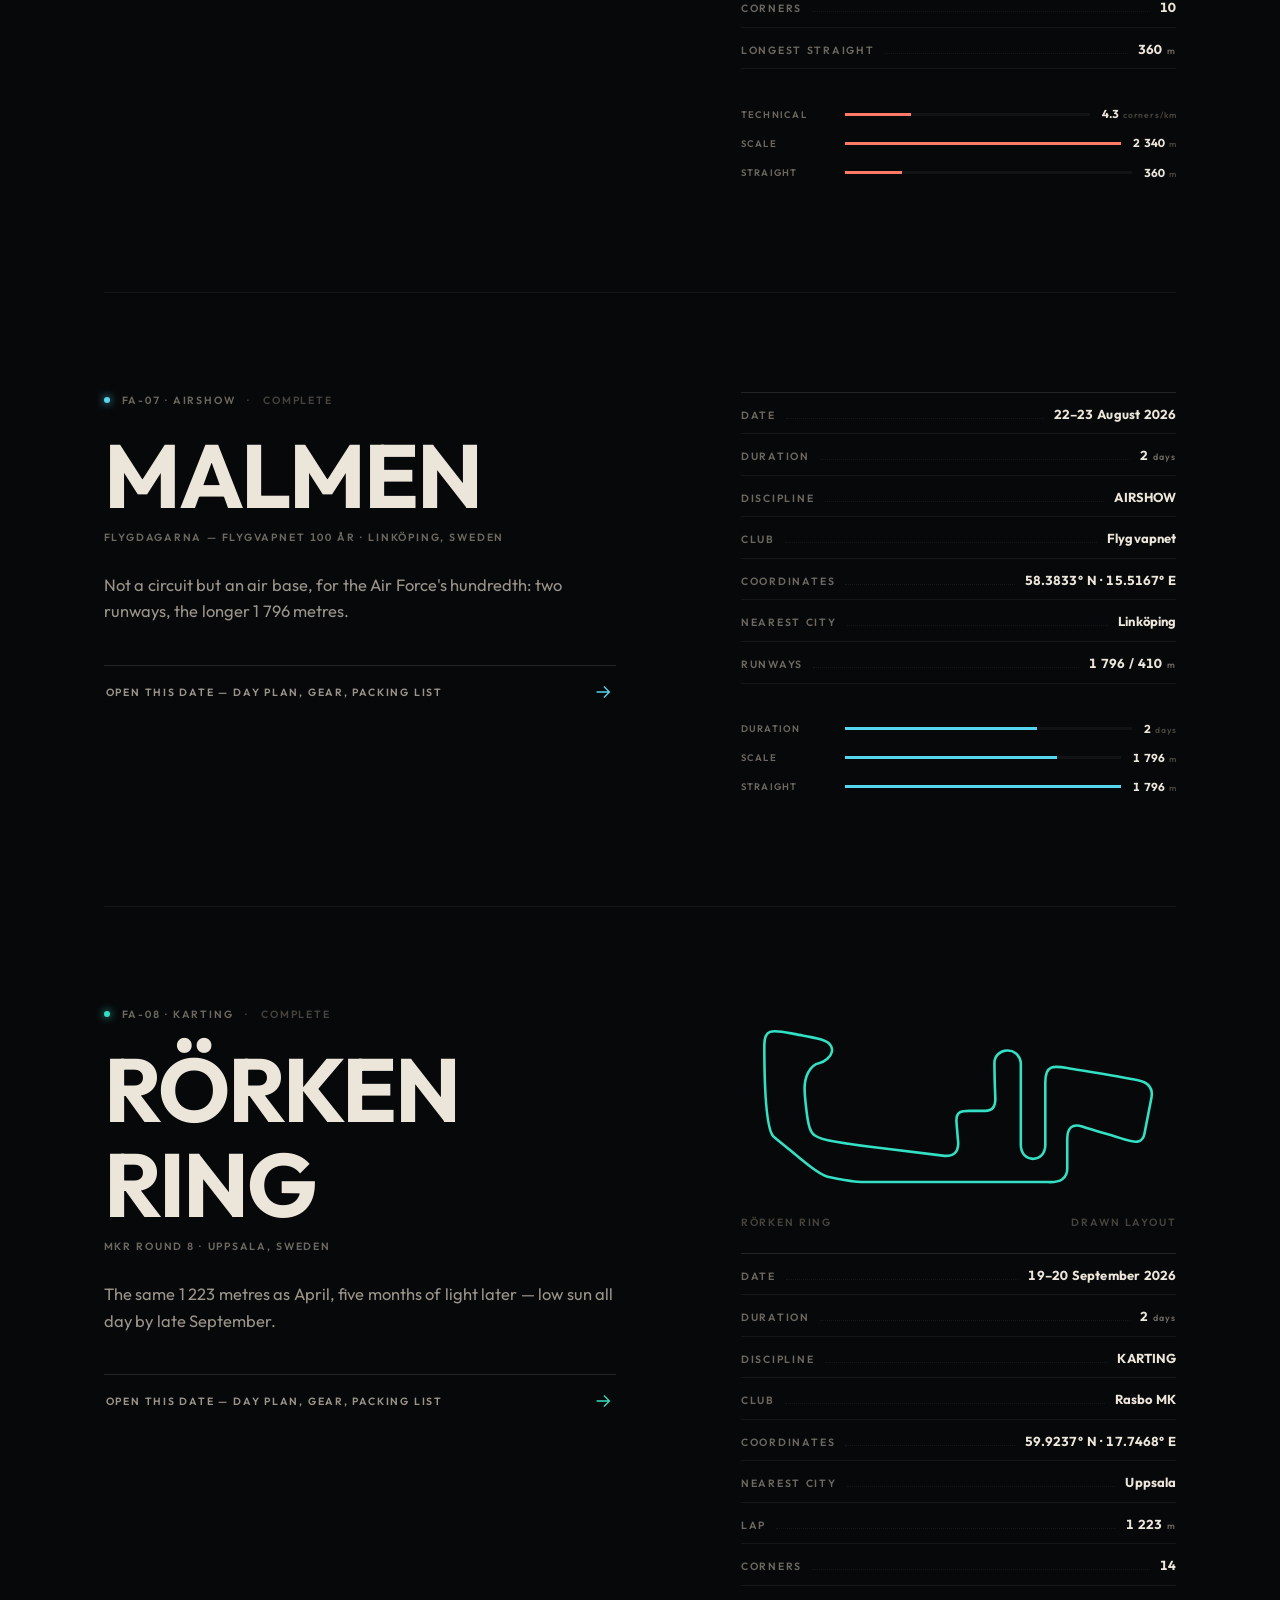
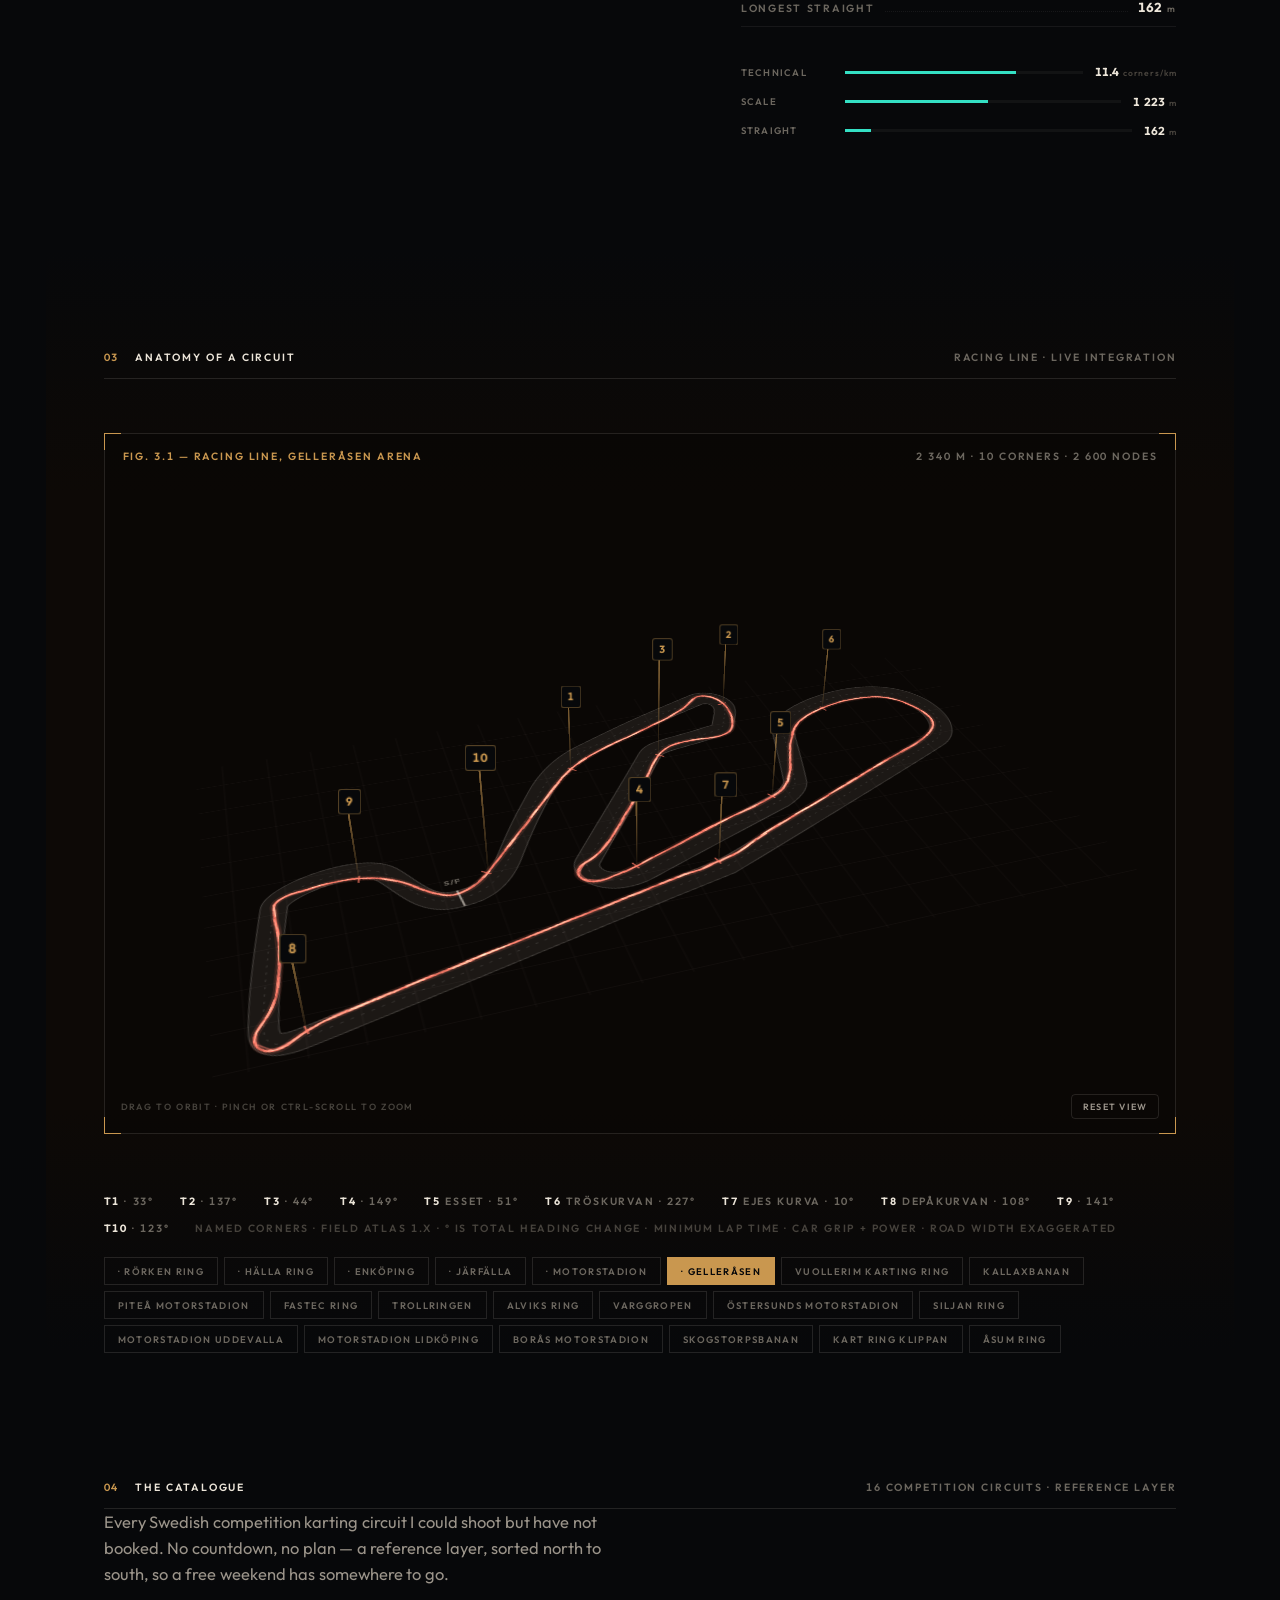
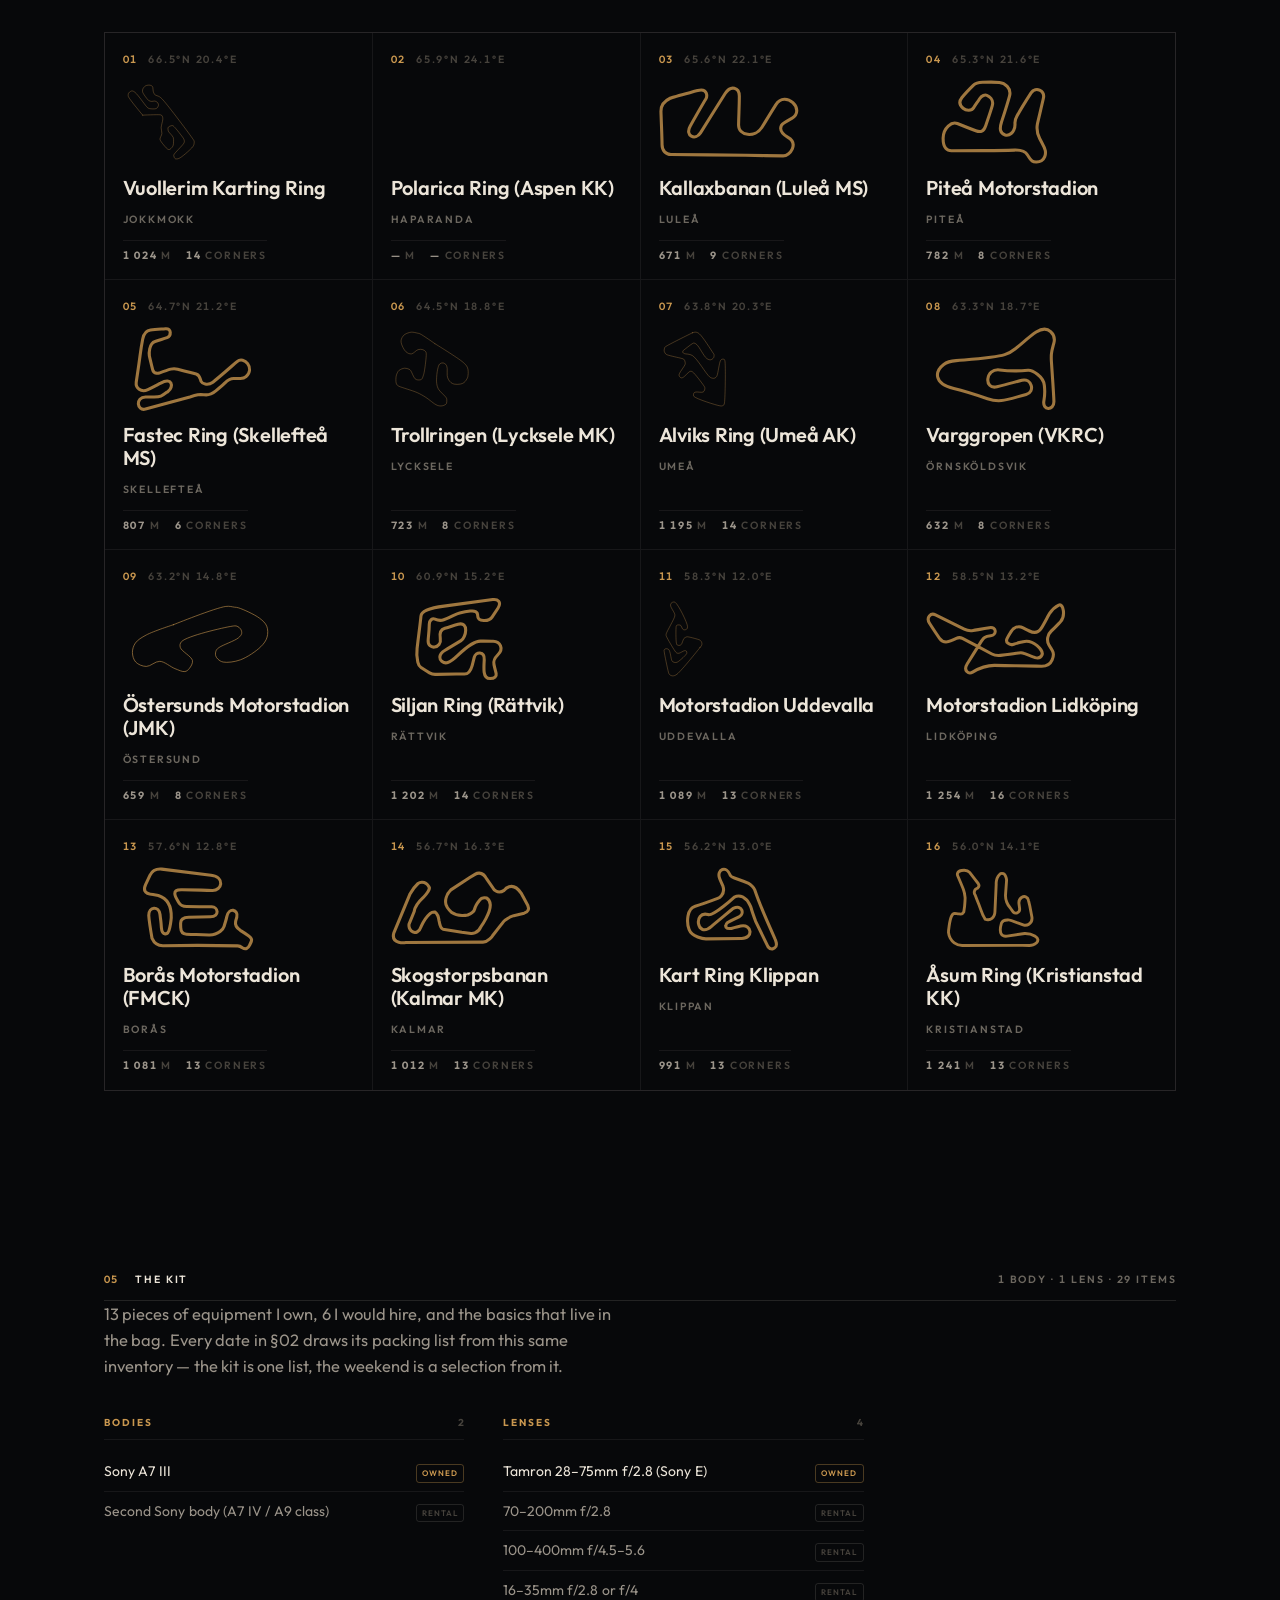
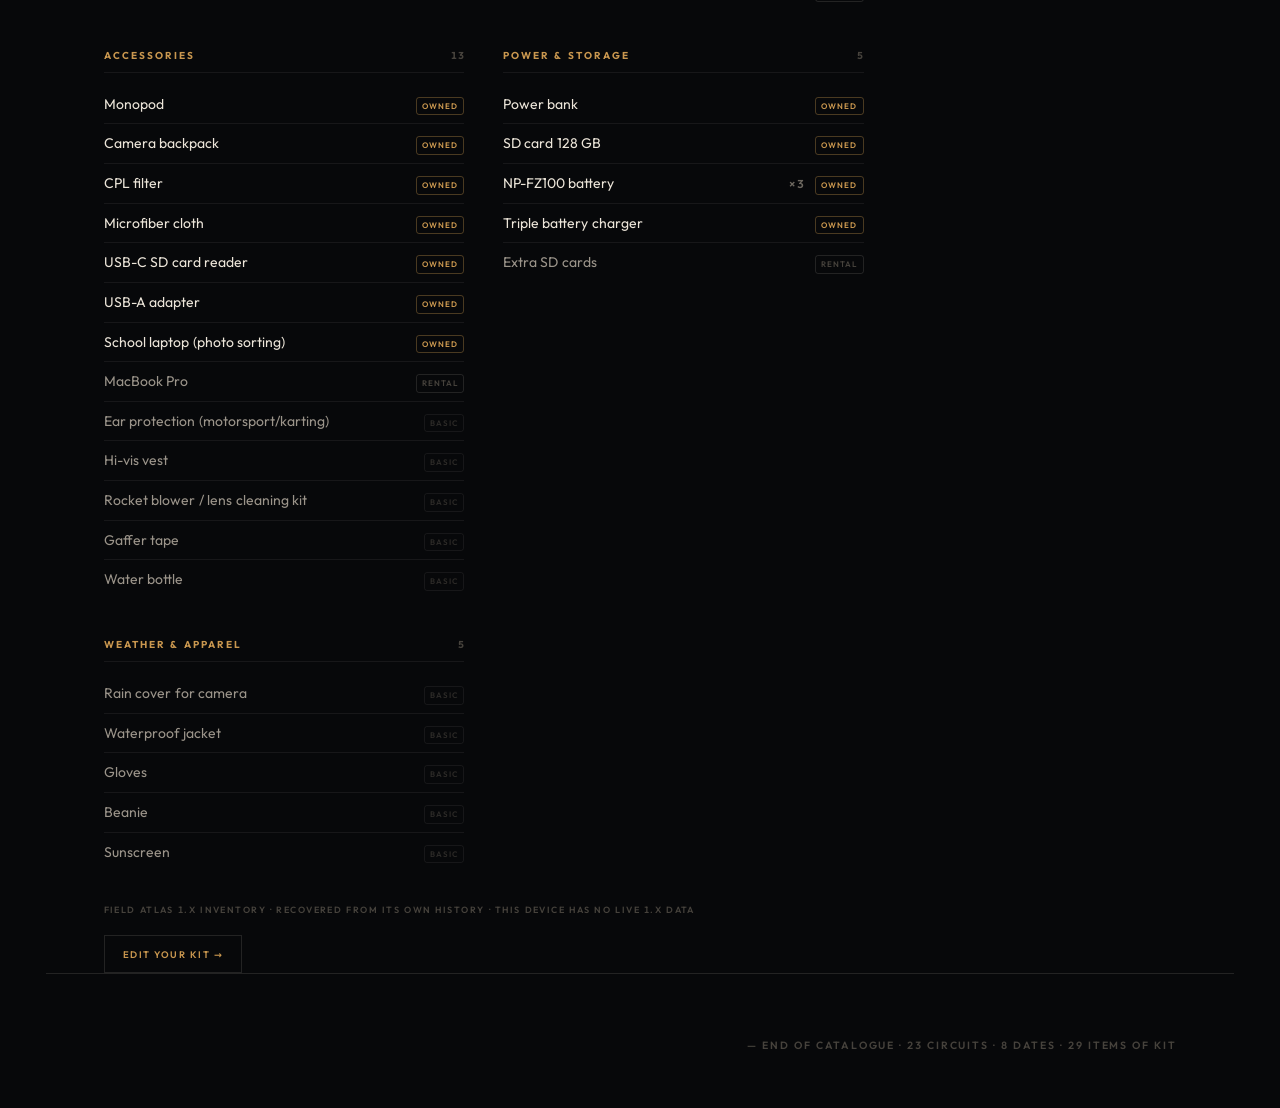
==== commit 2b04dd3a: "v 1.2.1" ====
--- a/index.html
+++ b/index.html
@@ -37,7 +37,7 @@
 <link rel="stylesheet" href="assets/fonts.css?v=95d09e90">
 
 <link rel="stylesheet" href="assets/tokens.css?v=202054ef">
-<link rel="stylesheet" href="assets/app.css?v=a28ab668">
+<link rel="stylesheet" href="assets/app.css?v=a94bd438">
 </head>
 <body>
 
@@ -75,7 +75,30 @@
     </svg>
     <span>FIELD ATLAS</span>
   </a>
-  <div class="chapter mono"><i></i><span id="chapter-label"><b>00</b> / OVERTURE</span><i></i></div>
+  <!-- ★ THE CHAPTER READOUT IS NAVIGATION NOW, NOT A LABEL.
+       Theodor: "it's a lot of scrolling on this website — the kit itself I can
+       just press at the top right. Maybe it's good with a main page where all the
+       chapters are." The page is one long scroll by design and it should stay
+       one; what it was missing is a way to LEAVE the middle of it. This is the
+       same move KIT already made, applied to the one element that was already
+       reporting which chapter you are in — so it names where you are and now also
+       takes you anywhere else, and the bar grows nothing.
+       The list is built from `section[data-chapter]` by js/main.js, so adding a
+       chapter to this file adds it to the menu and there is no second copy of the
+       running order to keep in step. -->
+  <div class="chapter mono">
+    <i></i>
+    <button class="chapter-jump" id="chapter-jump" type="button"
+            aria-haspopup="true" aria-expanded="false" aria-controls="chapter-menu">
+      <span id="chapter-label"><b>00</b><span class="t">/ OVERTURE</span></span>
+      <svg viewBox="0 0 24 24" fill="none" stroke="currentColor" stroke-width="1.7" aria-hidden="true">
+        <path d="m6.75 9.75 5.25 4.75 5.25-4.75"></path>
+      </svg>
+    </button>
+    <i></i>
+    <div class="chapter-menu" id="chapter-menu" role="menu" hidden
+         aria-labelledby="chapter-jump"></div>
+  </div>
   <div class="pills">
     <!-- KIT is the only navigation on the page. §05 THE KIT sits at the very
          bottom of a very long scroll, so on a phone "what am I packing" used to
@@ -279,6 +302,6 @@
   </div>
 </div>
 
-<script type="module" src="js/main.js?v=b60cda95"></script>
+<script type="module" src="js/main.js?v=23d44390"></script>
 </body>
 </html>
--- a/assets/app.css
+++ b/assets/app.css
@@ -123,10 +123,66 @@
 .brand svg { width: 19px; height: 19px; flex: none; color: var(--accent); }
 .brand span { font-family: var(--font-mono); font-size: 11.5px; font-weight: 700; letter-spacing: .3em; white-space: nowrap; }
 
-.chapter { display: flex; align-items: center; gap: 14px; color: var(--ink-2); white-space: nowrap; }
+.chapter { position: relative; display: flex; align-items: center; gap: 14px; color: var(--ink-2); white-space: nowrap; }
 .chapter i { display: block; width: 26px; height: 1px; background: var(--hairline); font-style: normal; }
 .chapter b { font-weight: 500; color: var(--accent); }
 #chapter-label { transition: opacity .3s var(--ease); }
+/* The title is its own span so the ≤460px block can drop it and leave the number.
+   That span replaced a literal space in `<b>00</b> / OVERTURE`, so the gap has to
+   come back as a margin — without it the readout set as `00/ OVERTURE`. */
+#chapter-label .t { margin-left: .5em; }
+
+/* ★ THE READOUT BECAME A CONTROL — see the note beside it in index.html. It has
+   to keep looking like the label it was, because it is still doing that job: the
+   only additions are a chevron and something to hover. */
+.chapter-jump {
+  display: inline-flex; align-items: center; gap: 8px;
+  margin: 0; padding: 5px 2px; border: 0; background: none;
+  font: inherit; letter-spacing: inherit; color: inherit;
+  cursor: pointer; transition: color .25s;
+}
+.chapter-jump:hover, .chapter-jump[aria-expanded='true'] { color: var(--ink); }
+.chapter-jump svg {
+  width: 10px; height: 10px; flex: none; opacity: .6;
+  transition: transform .25s var(--ease), opacity .25s;
+}
+.chapter-jump[aria-expanded='true'] svg { transform: rotate(180deg); opacity: 1; }
+
+.chapter-menu {
+  position: absolute; top: calc(100% + 9px); left: 50%;
+  /* 288px is measured, not chosen: §03 ANATOMY OF A CIRCUIT is the longest title
+     in the document and at 244px it ellipsised to "ANATOMY OF A CIRCU…". A menu
+     that truncates the one entry whose name is doing the most work is worse than
+     a menu 44px wider. `.t` keeps its ellipsis for whatever §06 turns out to be. */
+  min-width: 288px; padding: 5px; z-index: 5;
+  background: var(--chrome);
+  backdrop-filter: blur(16px) saturate(120%);
+  -webkit-backdrop-filter: blur(16px) saturate(120%);
+  border: 1px solid var(--hairline);
+  box-shadow: 0 18px 44px rgba(0, 0, 0, .42);
+  transform: translateX(-50%) translateY(-6px); opacity: 0;
+  transition: opacity .18s var(--ease), transform .18s var(--ease);
+}
+.chapter-menu[hidden] { display: none; }
+.chapter-menu.is-open { transform: translateX(-50%) translateY(0); opacity: 1; }
+.chapter-menu button {
+  display: grid; grid-template-columns: 26px minmax(0, 1fr) auto; align-items: baseline;
+  gap: 12px; width: 100%; margin: 0; padding: 9px 11px;
+  border: 0; background: none; cursor: pointer; text-align: left;
+  font: inherit; letter-spacing: inherit; color: var(--ink-2);
+  transition: background .18s, color .18s;
+}
+.chapter-menu button:hover, .chapter-menu button:focus-visible { background: var(--surface-2); color: var(--ink); }
+.chapter-menu button .n { color: var(--accent); font-weight: 500; }
+.chapter-menu button .t { overflow: hidden; text-overflow: ellipsis; }
+/* the dot marks where the reader already is — the same amber the readout uses */
+.chapter-menu button .at {
+  width: 5px; height: 5px; border-radius: 50%; background: var(--accent);
+  box-shadow: 0 0 7px var(--accent-soft); opacity: 0; align-self: center;
+}
+.chapter-menu button[aria-current='true'] { color: var(--ink); }
+.chapter-menu button[aria-current='true'] .at { opacity: 1; }
+body.no-motion .chapter-menu { transition: none; }
 
 .pills { display: flex; gap: 8px; justify-content: flex-end; }
 .pill {
@@ -452,6 +508,17 @@
 .is-in .bar .fill { transform: scaleX(1); }
 .bar .v { font-family: var(--font-mono); font-size: 11.5px; font-weight: 700; text-align: right;
           word-spacing: .13em; white-space: nowrap; font-variant-numeric: tabular-nums; }
+/* ★ `c/km` became `corners/km` — see bars() in js/main.js — and the value column
+   is `auto`, so the ~60px it gained comes straight out of the track beside it.
+   At 92px of fixed label that left the bar itself about 80px on a 360px phone,
+   which is a rule rather than a measure. The label column is the one thing here
+   that was never measuring anything, so it is what gives: 92px is generous for
+   DURATION and STRAIGHT even at the tighter tracking below. */
+@media (max-width: 700px) {
+  .bar { grid-template-columns: 70px 1fr auto; gap: 10px; }
+  .bar .k { font-size: 9px; letter-spacing: .08em; }
+  .bar .v u { letter-spacing: .04em; }
+}
 
 /* the little traced-circuit thumbnail beside the specs */
 .thumb { margin-bottom: 22px; }
@@ -1281,20 +1348,33 @@
   .cat { grid-template-columns: repeat(auto-fill, minmax(160px, 1fr)); }
   .foot-grid .sig { text-align: left; }
 }
-/* ★ THE CHAPTER READOUT GOES, THE CONTROLS STAY.
- *
- * This used to be `.pill:not(#pill-theme) { display: none }` — which hid MOTION
- * entirely on a phone. That was survivable while motion booted OFF and the pill
- * was a way to ask for more; it is not survivable now that motion boots ON,
- * because the off switch would not exist on the one device most likely to want
- * it. And KIT is now the page's only real piece of navigation.
- *
- * So the thing that leaves at this width is `.chapter`, which is a read-only
- * label — it reports where you are, and the reader can already see that. Two
- * dots and a labelled KIT fit in the space it frees. */
+/* ★ THE CHAPTER READOUT STAYS NOW — IT IS THE NAVIGATION.
+ *
+ * This block used to be `.pill:not(#pill-theme) { display: none }`, which hid
+ * MOTION entirely on a phone. That was survivable while motion booted OFF and the
+ * pill was a way to ask for more; it is not survivable now that motion boots ON,
+ * because the off switch would not exist on the one device most likely to want it.
+ * So what left instead was `.chapter`, on the reasoning that it was a read-only
+ * label reporting something the reader could already see.
+ *
+ * That reasoning expired the moment it became a jump menu. A phone is where the
+ * scroll is longest and where "take me to §05" is worth the most, so hiding the
+ * one control that does it here would be exactly backwards. It keeps its number
+ * and its chevron and gives up the title, the two hairline rules either side, and
+ * a little of the brand's tracking — which is enough to fit KIT and both toggles
+ * beside it at 320px. */
 @media (max-width: 460px) {
-  .chapter { display: none; }
-  .topbar { grid-template-columns: auto 1fr; }
+  .topbar { grid-template-columns: auto auto 1fr; gap: 10px; }
+  .chapter { gap: 0; }
+  .chapter i { display: none; }
+  #chapter-label .t { display: none; }
+  .chapter-jump { gap: 6px; padding: 5px 0; }
+  /* left-anchored rather than centred: the trigger is 30px wide here and a menu
+     centred on it hangs off the edge of the viewport on the left */
+  .chapter-menu { left: 0; transform: translateX(0) translateY(-6px); min-width: 216px; }
+  .chapter-menu.is-open { transform: translateX(0) translateY(0); }
+  .brand span { letter-spacing: .14em; font-size: 9.5px; }
+  .brand { gap: 8px; }
   .pills { gap: 6px; }
   .pill { padding: 6px 9px; }
 }
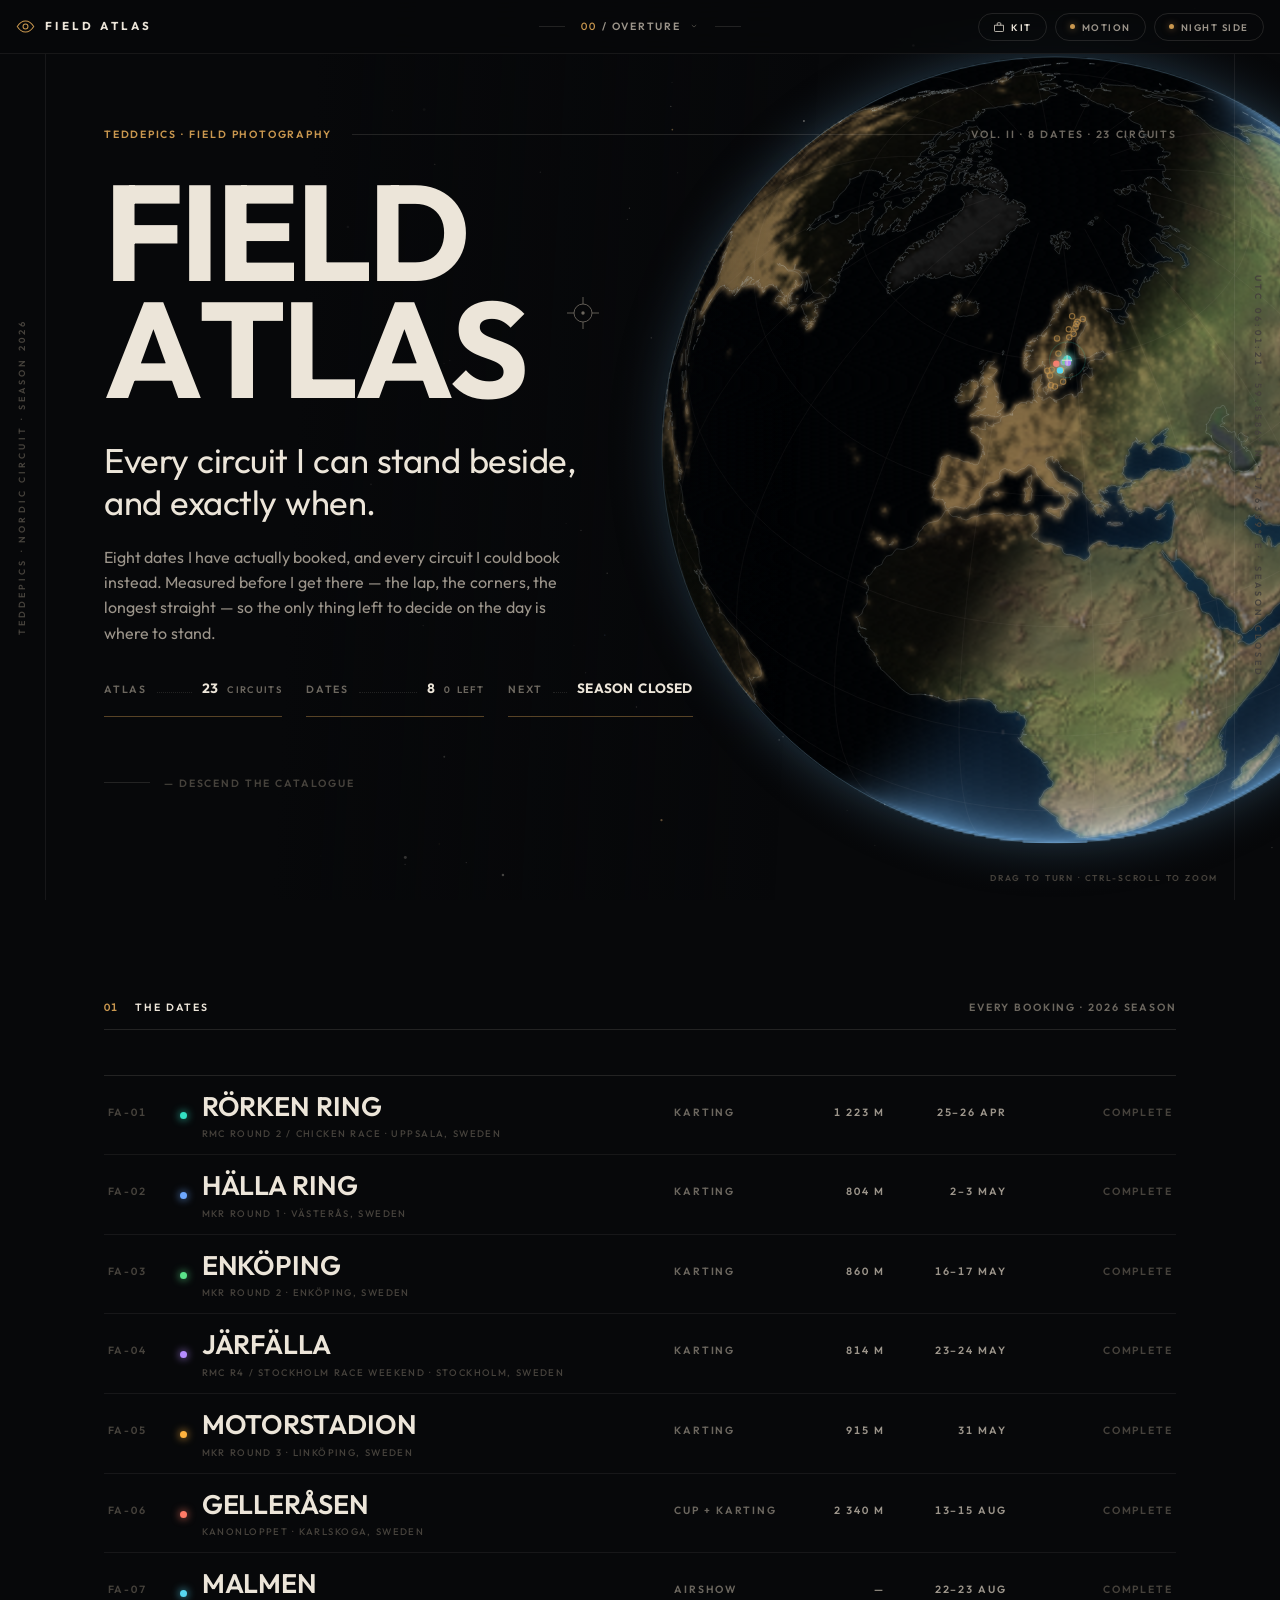
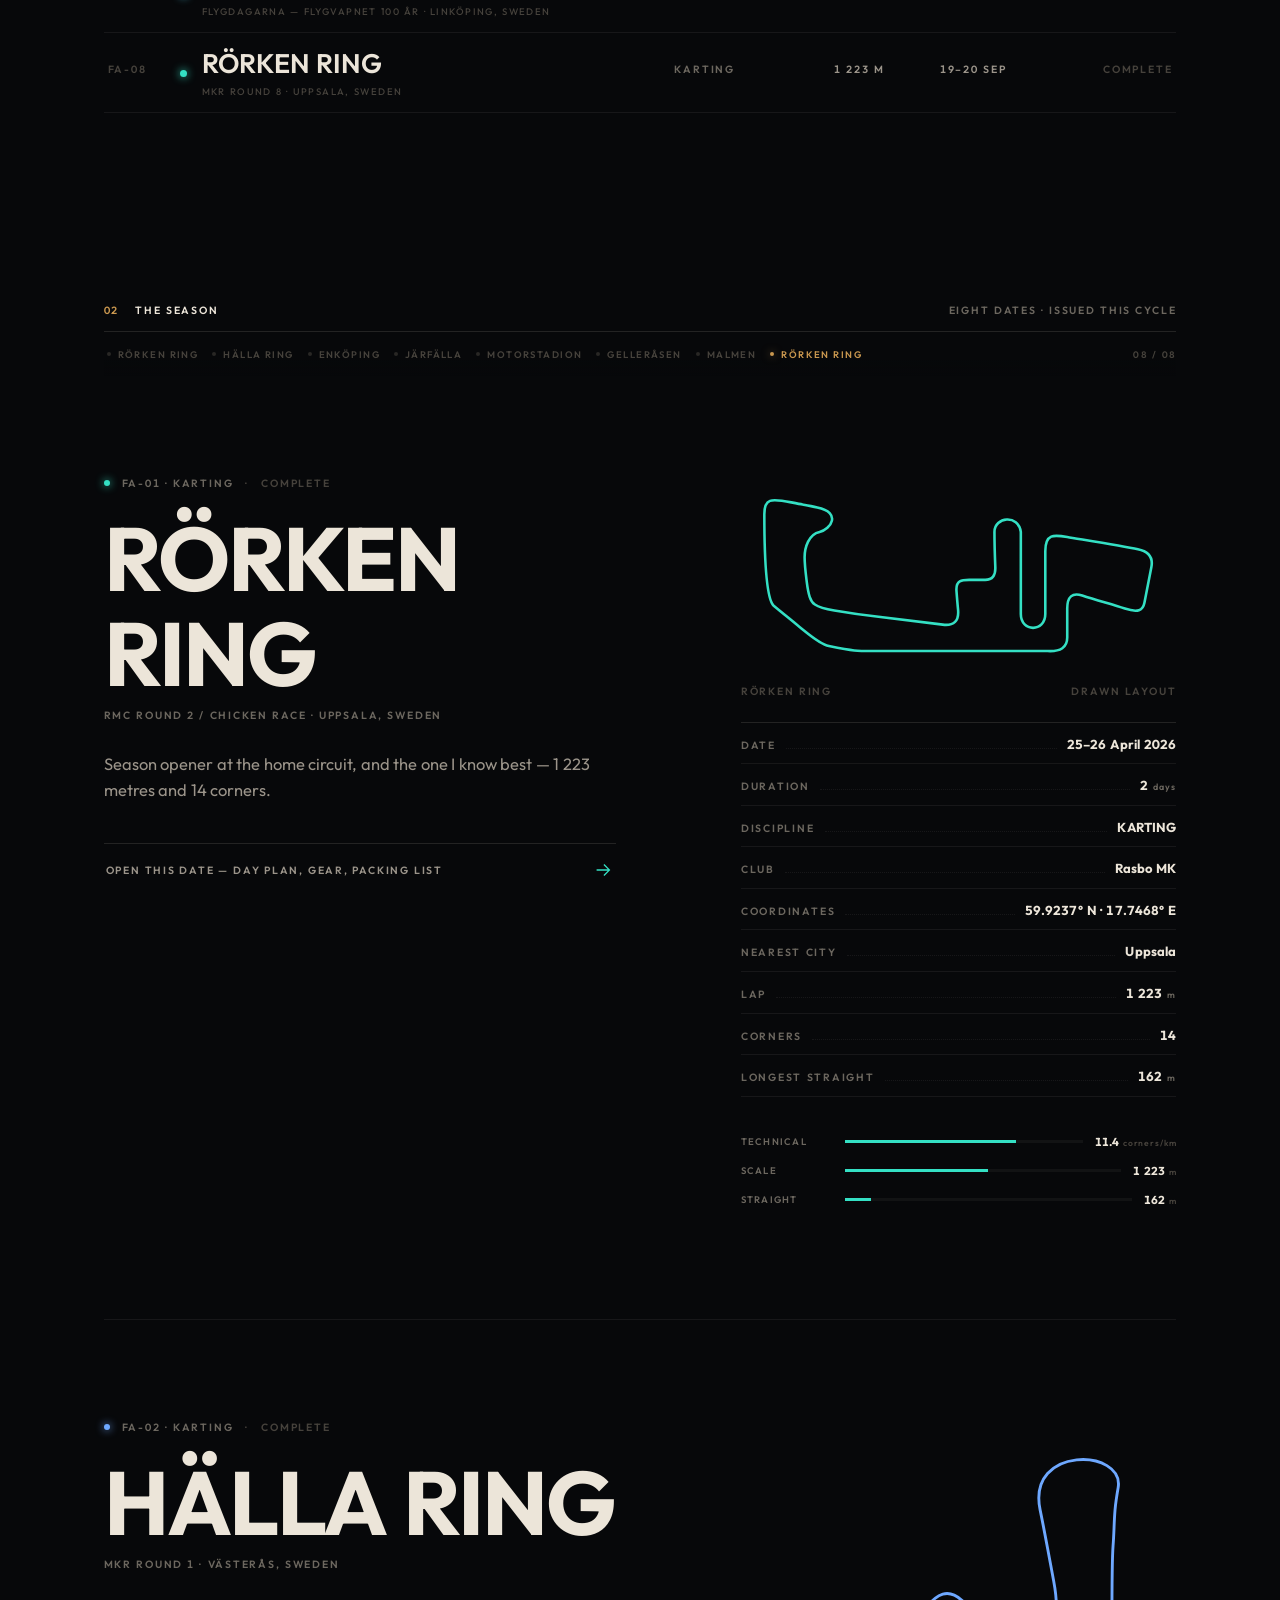
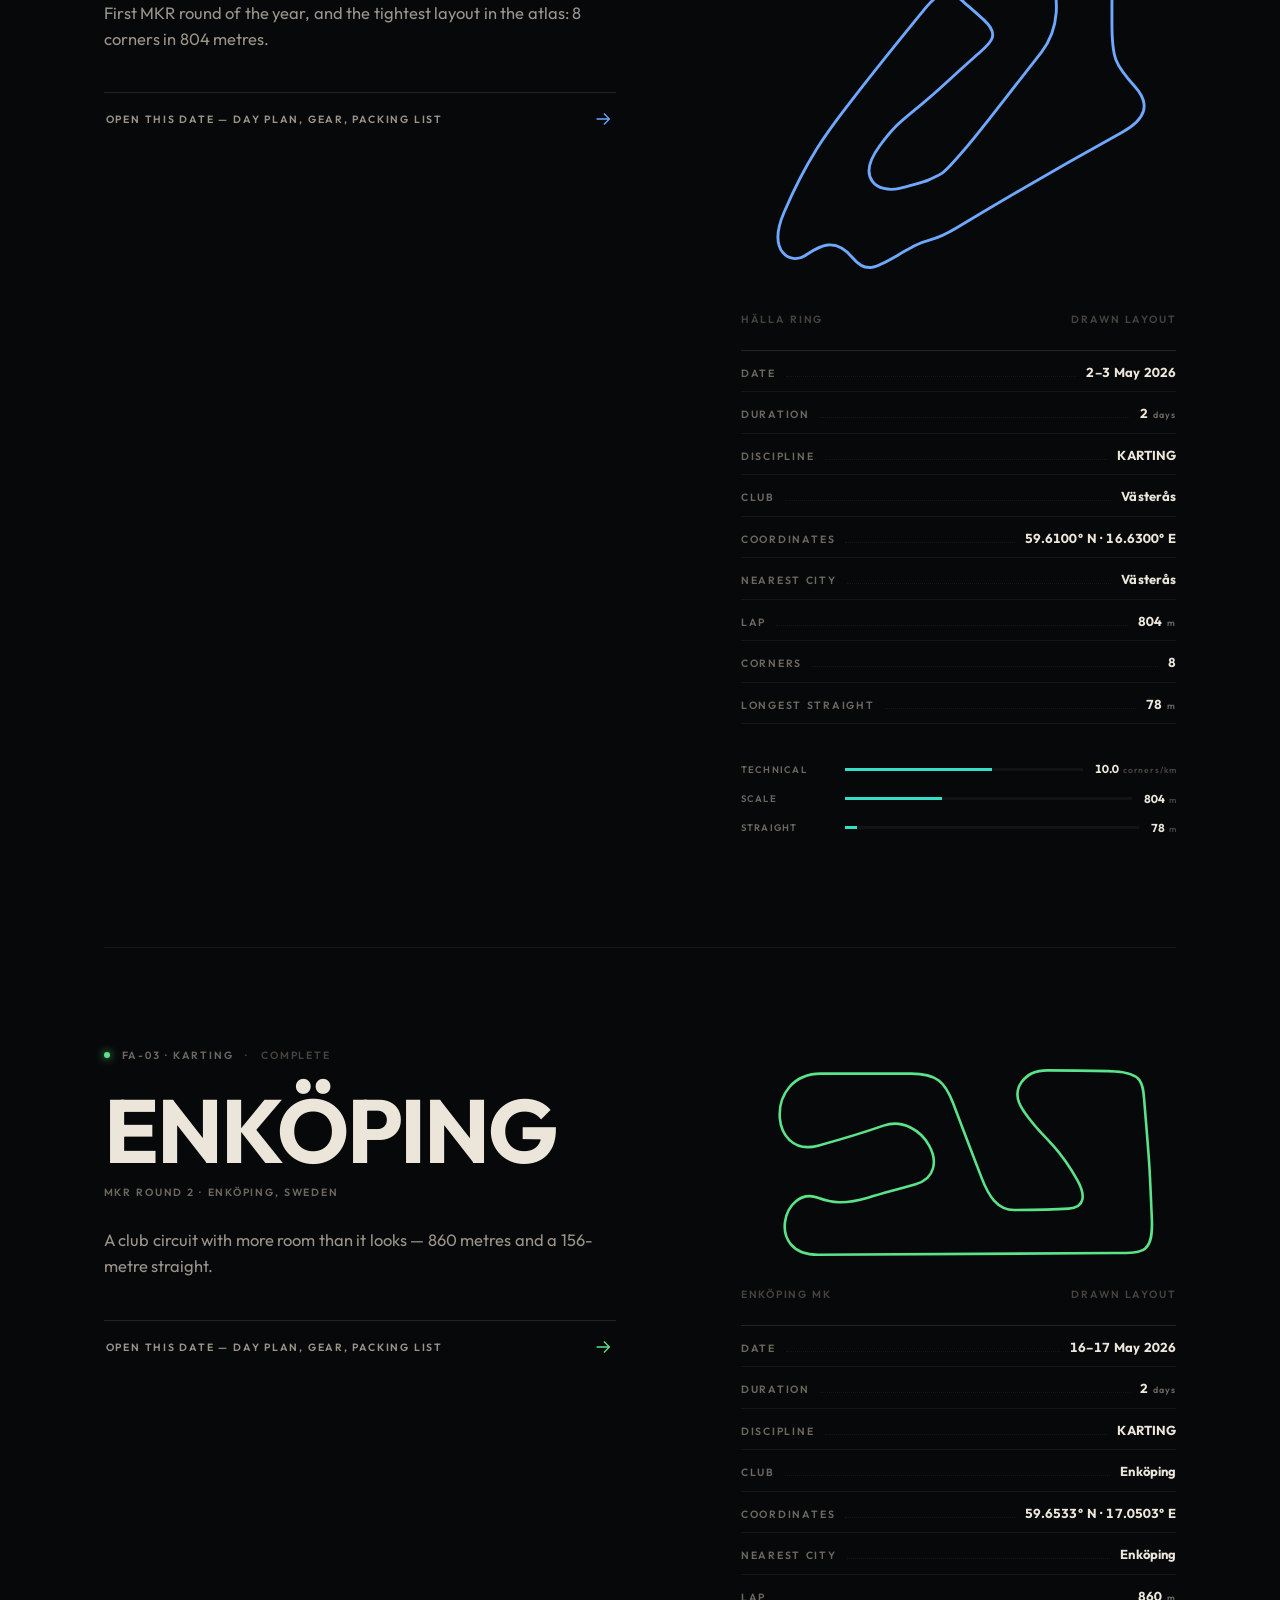
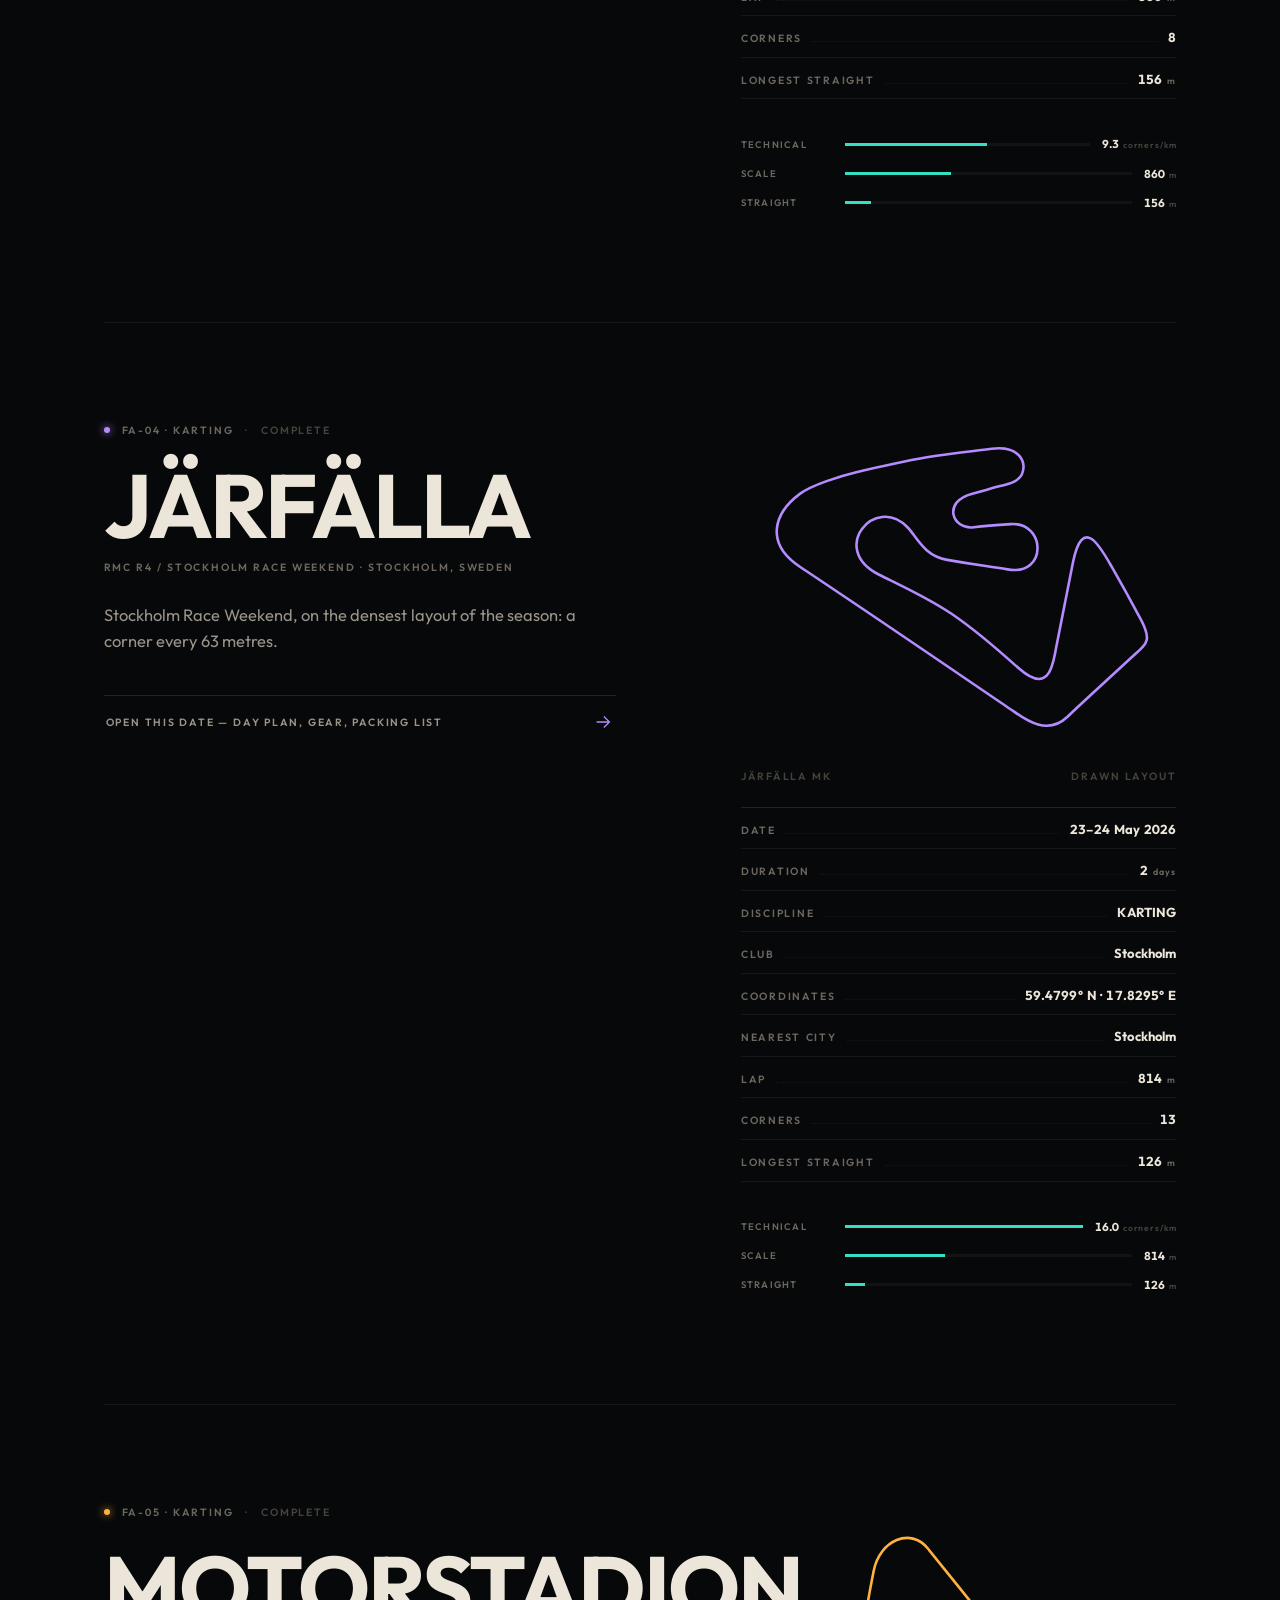
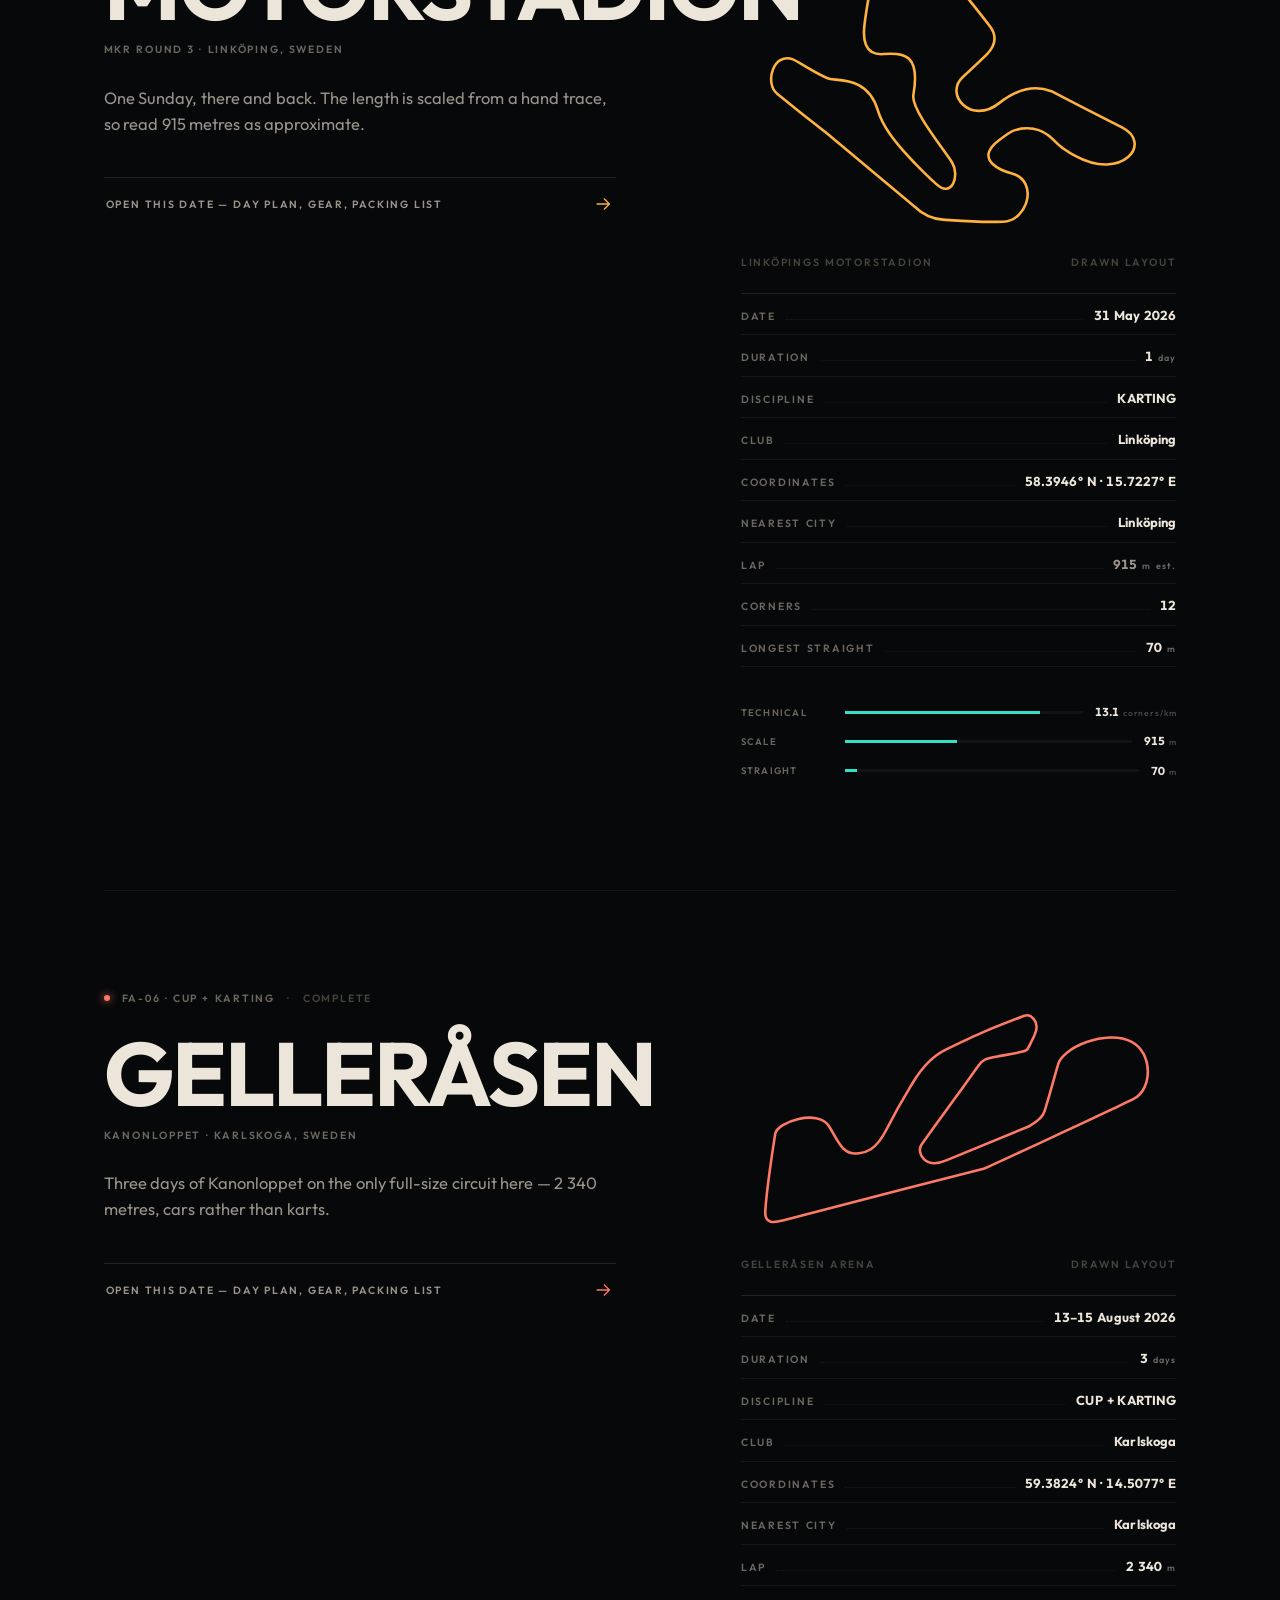
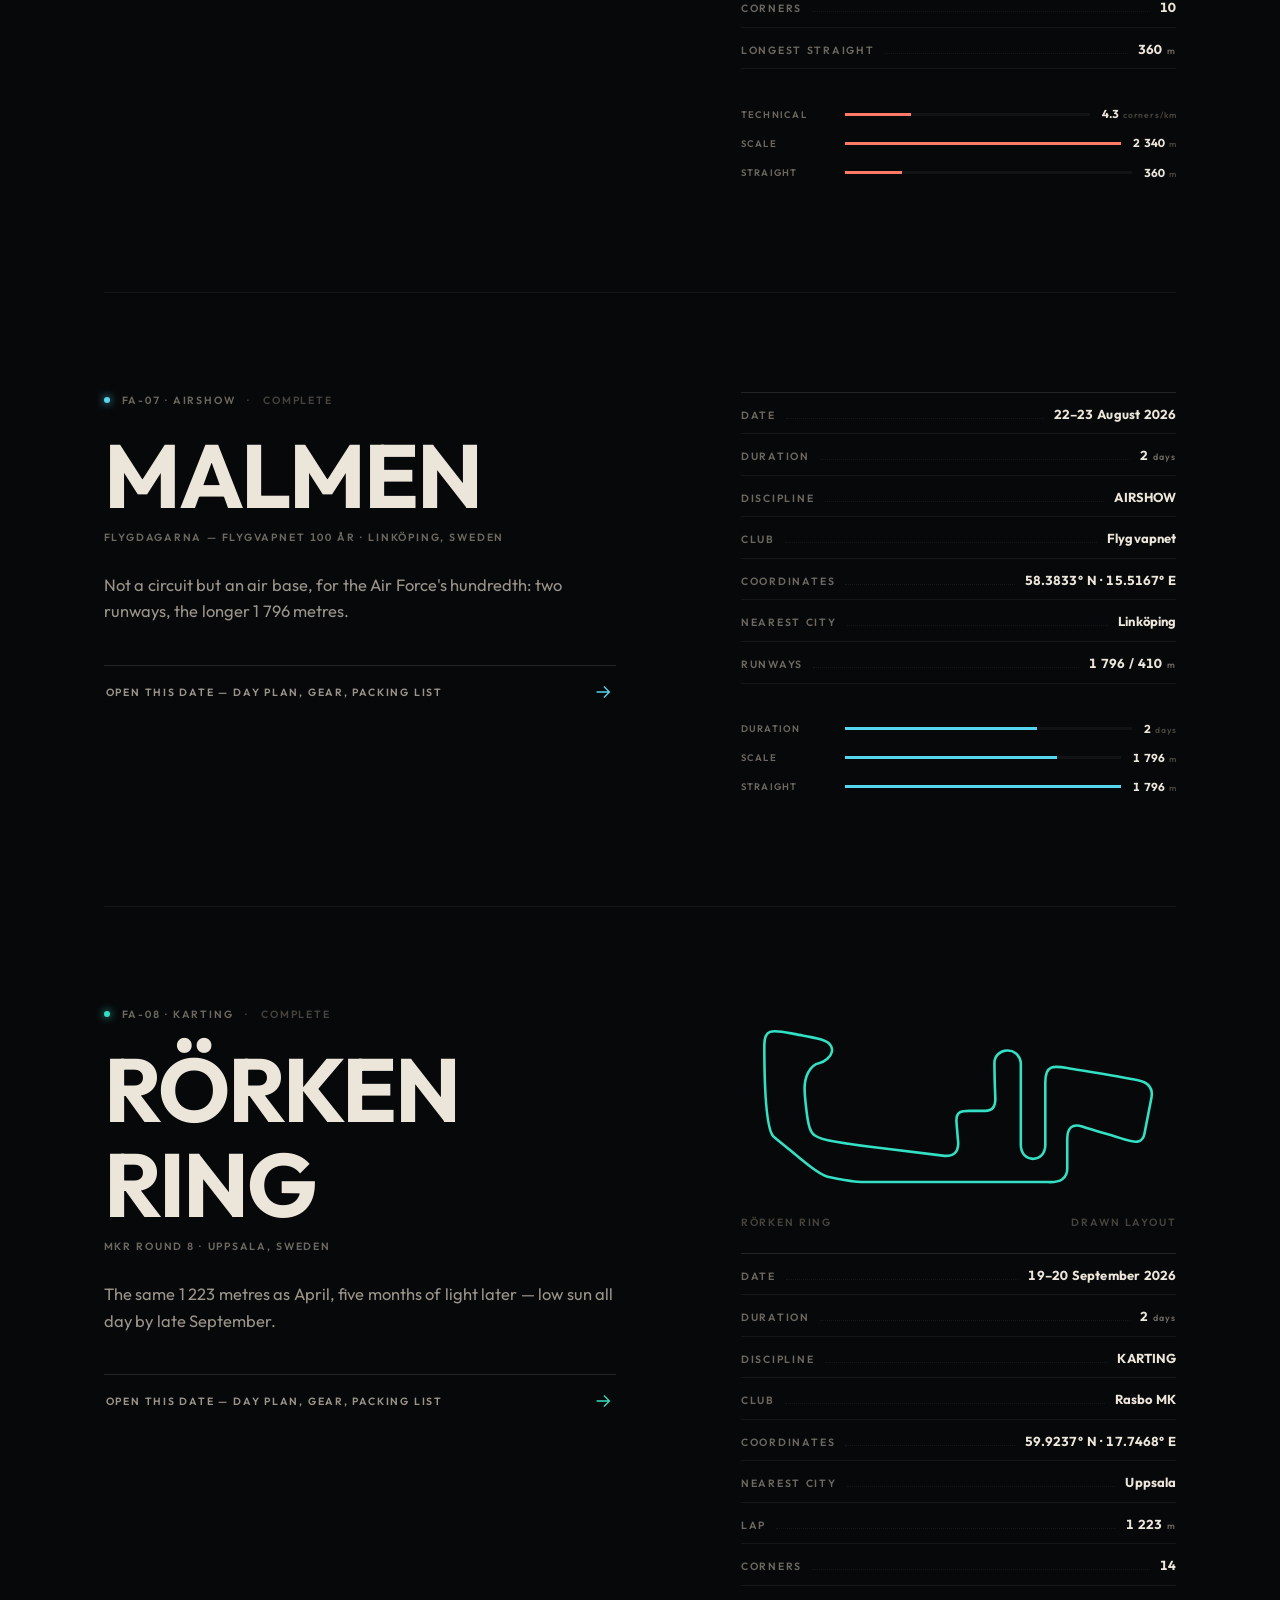
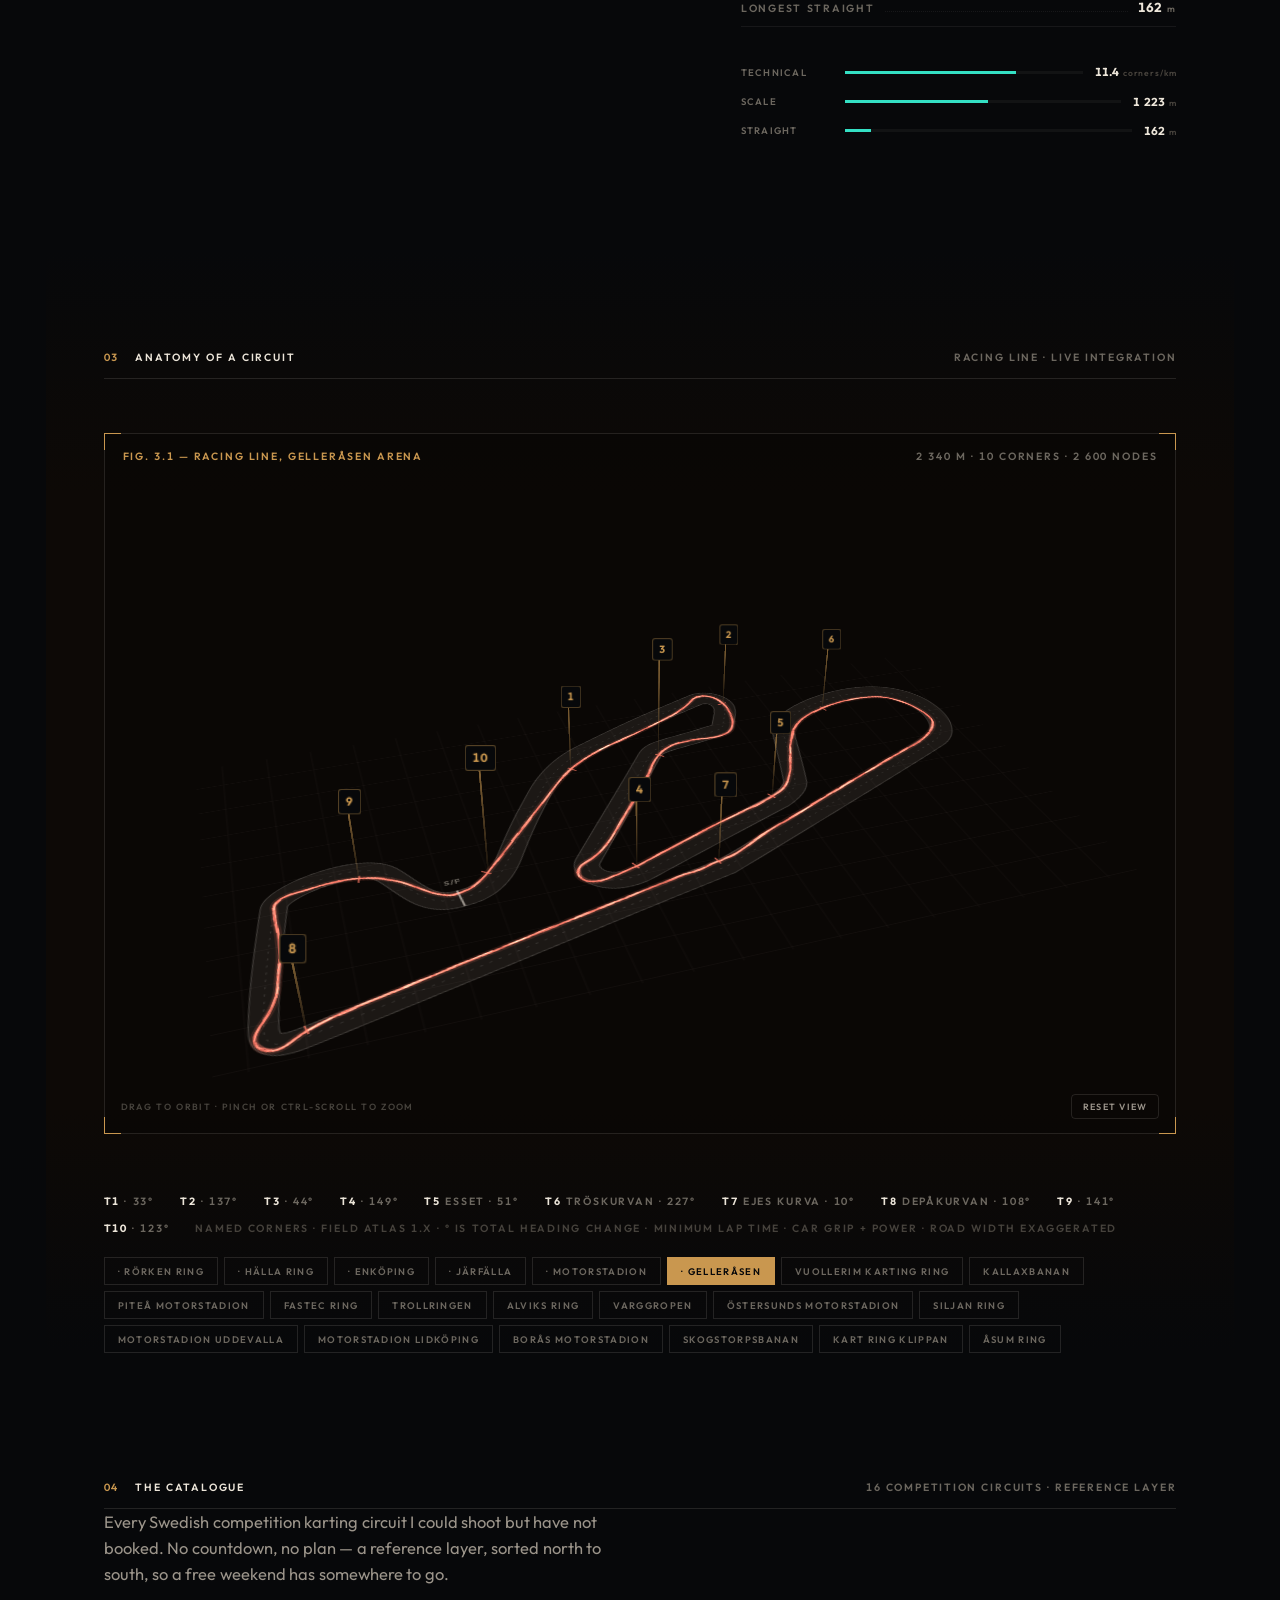
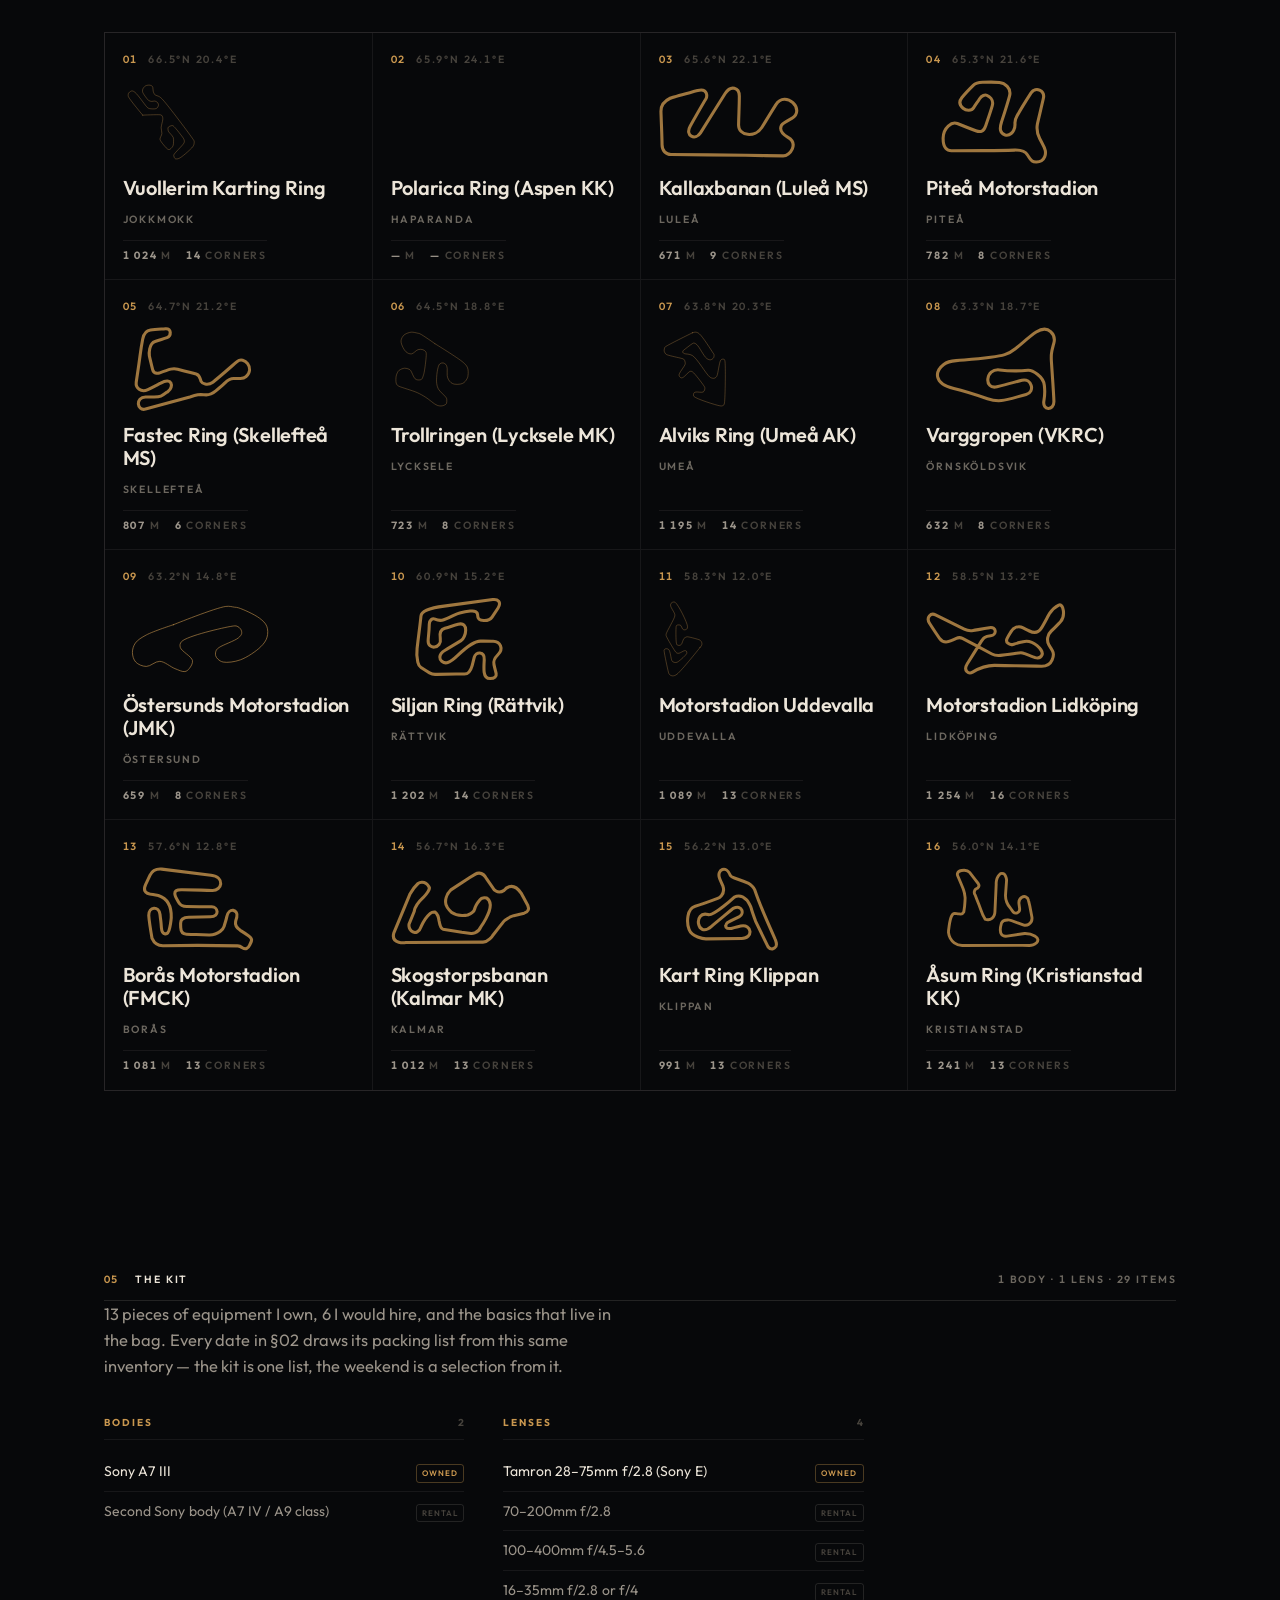
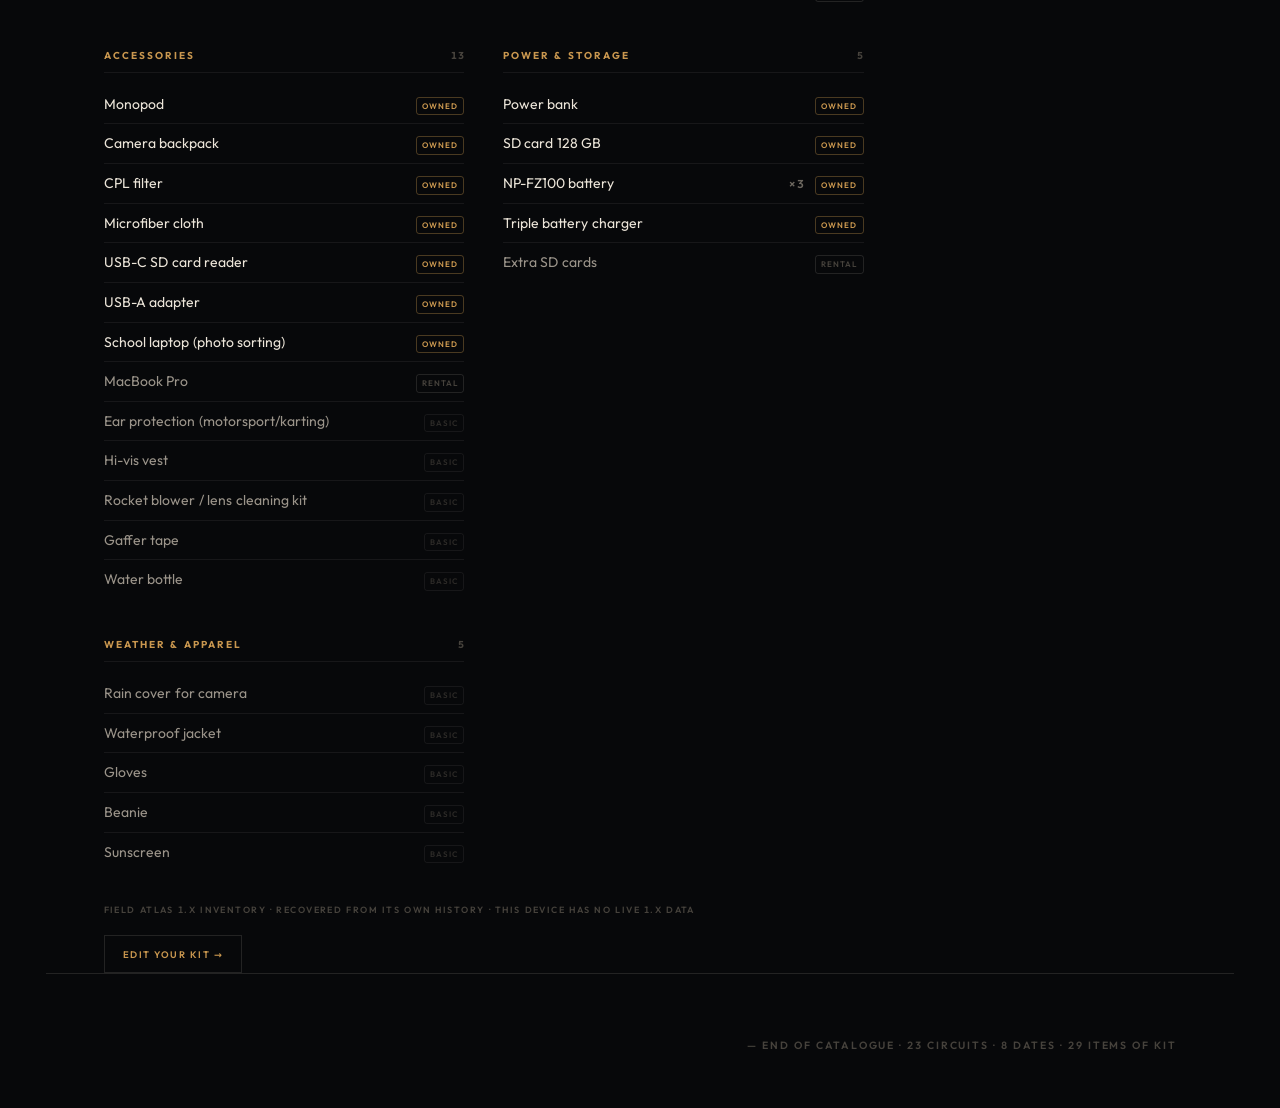
==== commit 4e1d3174: "v 1.2.5" ====
--- a/index.html
+++ b/index.html
@@ -37,7 +37,7 @@
 <link rel="stylesheet" href="assets/fonts.css?v=95d09e90">
 
 <link rel="stylesheet" href="assets/tokens.css?v=202054ef">
-<link rel="stylesheet" href="assets/app.css?v=a94bd438">
+<link rel="stylesheet" href="assets/app.css?v=2a5b4e3b">
 </head>
 <body>
 
@@ -47,6 +47,17 @@
 <div id="sky" aria-hidden="true"><canvas id="stars"></canvas></div>
 <div id="globe-wrap" aria-hidden="true"><canvas id="globe"></canvas></div>
 <div id="scrim" aria-hidden="true"></div>
+<!-- ★ THE GLOBE IS TOUCHED HERE, NOT ON THE CANVAS, and the two cannot be the
+     same element. The disc has to be PAINTED under #scrim — that gradient is what
+     pours the page colour back over the type so the hero stays readable — and it
+     has to be HIT ABOVE `main`, which is `z-index: 3`, or every press lands on
+     §00's copy instead. One element cannot be on both sides of the same layer, and
+     trying it put a full-brightness planet behind the hero on a phone.
+     So this is the same box, empty and invisible, sitting above the page: it takes
+     the pointers and hands them to js/main.js, which turns and zooms the canvas
+     below. Its geometry is shared with #globe-wrap in one rule in app.css, so the
+     two cannot drift apart across the three breakpoints. -->
+<div id="globe-hit" aria-hidden="true"></div>
 
 <!-- ★ THE EARTH, IN THREE EQUIRECTANGULAR SOURCES. js/earth.js reads all three
      back with getImageData at boot and bakes them into ONE 2048x1024 plate that
@@ -119,6 +130,26 @@
   </div>
 </header>
 
+<!-- ★ THE GLOBE'S OWN CHROME, and the hint is not decoration.
+     A canvas cannot advertise itself: nobody pinches what looks like a background
+     image, so without a line of type saying so the turning and the zooming would
+     exist and never be found. It names whichever gesture this device can actually
+     do — js/main.js fills it from `(pointer: coarse)` — and it retires for good
+     the first time the reader zooms, because after that it is only clutter.
+     RESET VIEW shows up only when there is something to reset. Both live outside
+     #globe-wrap: that box is hung off the right edge of the viewport so the disc
+     can sit half off-screen, and anything anchored inside it would go with it.
+
+     ★ The HINT is aria-hidden and the BUTTON is not. The hint describes a gesture
+     that only exists for a pointer, so reading it out to someone who has no
+     pointer is noise; the button is a real control and is display:none until
+     there is a zoom to undo, which keeps it out of the tab order until it means
+     something without any aria bookkeeping to get wrong. -->
+<div id="globe-ui">
+  <span class="mono" id="globe-hint" aria-hidden="true"></span>
+  <button class="mono" id="globe-reset" type="button">RESET VIEW</button>
+</div>
+
 <div class="rail rail--l" aria-hidden="true"><span id="rail-left">TEDDEPICS · NORDIC CIRCUIT · SEASON 2026</span></div>
 <div class="rail rail--r" aria-hidden="true"><span id="rail-right">UTC —</span></div>
 
@@ -302,6 +333,6 @@
   </div>
 </div>
 
-<script type="module" src="js/main.js?v=23d44390"></script>
+<script type="module" src="js/main.js?v=d0c64e77"></script>
 </body>
 </html>
--- a/assets/app.css
+++ b/assets/app.css
@@ -89,15 +89,65 @@
    "the light shape around the globe is a bit squarish" was. The box is 14%
    bigger than the disc it holds so the halo has somewhere to go, and `right` is
    pulled back by the same 6vmin the box grew on that side, so the planet sits
-   where it always did. Change one of these and change all three breakpoints. */
-#globe-wrap {
-  position: fixed; z-index: 1; pointer-events: none;
+   where it always did. Change one of these and change all three breakpoints.
+   ★ #globe-hit shares every one of them. It is the invisible box that takes the
+   reader's pointers (see below), and it is only correct while it lies exactly
+   over the disc — so the geometry is written ONCE, here and at each breakpoint,
+   for both. Never give one of them a width the other does not have. */
+#globe-wrap, #globe-hit {
+  position: fixed;
   top: 50%; right: -25vmin;
   width: 100vmin; height: 100vmin;
   transform: translateY(-50%);
-  will-change: transform, opacity;
-}
+}
+#globe-wrap { z-index: 1; pointer-events: none; will-change: transform, opacity; }
 #globe { width: 100%; height: 100%; display: block; transition: opacity .5s var(--ease); }
+
+/* ★ THE PINS WERE NEVER CLICKABLE, AND IT TOOK TWO FIXES, NOT ONE.
+ *
+ * js/main.js has carried a `click` and a `pointermove` handler on the globe since
+ * session 2, and has always toggled `body.globe-hot` when the disc is the hero's
+ * subject — with a comment explaining that it must stay inert below the hero or a
+ * fixed layer would swallow clicks meant for §02's entries and §04's cells. All of
+ * that was right and none of it ever ran. Two silent failures, stacked:
+ *
+ *   1. No rule ever consumed `globe-hot`, so `pointer-events: none` on #globe-wrap
+ *      inherited straight through to the canvas.
+ *   2. `main` is `position: relative; z-index: 3` — above BOTH the globe and the
+ *      scrim — so with pointer events switched on, every one of them still landed
+ *      on `#hero`.
+ *
+ * Neither throws, neither logs, and the cursor never even changed.
+ *
+ * ★ AND THE OBVIOUS FIX FOR (2) IS WRONG. Lifting #globe-wrap over `main` also
+ * lifts it over #scrim, and #scrim is the gradient that pours the page colour back
+ * across the type. Tried, rendered, looked at: a full-brightness planet directly
+ * behind the hero copy on a phone. The disc must be PAINTED under the scrim and
+ * HIT above the page, and one element cannot be on both sides of the same layer.
+ *
+ * So #globe-hit is a second, empty box in exactly the same place — see the note
+ * beside it in index.html. Paint order is unchanged; only the hit order moves.
+ *
+ * ★ `touch-action: pan-y` is what keeps the page. The browser keeps every vertical
+ * drag, which matters most on a phone, where the disc lies under the hero copy and
+ * a reader flicking upward is scrolling rather than turning the Earth. What is
+ * left for js/main.js is the horizontal drag, the two-finger pinch and the tap.
+ * Same bargain §03's stage strikes with `data-wheel="modifier"`.
+ *
+ * ★ CLIPPED TO THE DISC, so the box costs the hero almost nothing. It is a SQUARE
+ * around a circular planet, and its corners would otherwise take every click and
+ * every text selection in a fifth of the hero for nothing. `clip-path` hit-tests
+ * as well as it paints, so those corners hand their events straight back. 50% of a
+ * square box is where HALO puts the outer edge of the atmosphere. Zoomed in the
+ * sphere fills the box and the clip goes with it — by then the reader is holding
+ * the globe on purpose, and RESET VIEW is on screen to let go of it. */
+#globe-hit { z-index: 5; pointer-events: none; }
+body.globe-hot #globe-hit {
+  pointer-events: auto; touch-action: pan-y;
+  clip-path: circle(50% at 50% 50%);
+}
+body.globe-hot.globe-zoomed #globe-hit { clip-path: none; }
+body.globe-hot.globe-turning #globe-hit { cursor: grabbing; }
 /* day side puts a bright ocean straight behind the body copy — hold it back */
 :root[data-theme='day'] #globe { opacity: .34; }
 
@@ -221,6 +271,54 @@
 .pill--go::before { display: none; }
 .pill--go:hover { border-color: var(--accent); color: var(--accent-text); }
 .pill--go svg { width: 12px; height: 12px; flex: none; }
+
+/* ============================================ the globe's own chrome
+ * Anchored to the VIEWPORT, not to #globe-wrap — that box is deliberately hung
+ * off the right edge so the disc can sit half off-screen, and anything parented
+ * to it would go over the edge with it. Sits inside the right rail on a wide
+ * page, where the rail's own type is the only other thing at that margin.
+ * Only present while the disc is the hero's subject, which is the same condition
+ * that makes it interactive at all — see `body.globe-hot` above. */
+#globe-ui {
+  /* ★ 6, ABOVE #globe-hit. At 3 this sat under the hit layer, and zoomed in —
+     where the clip is dropped and the box covers its own bottom-right corner,
+     which is exactly where this is — RESET VIEW was drawn, was hit-testable to
+     puppeteer, and did nothing: every click on it went to the globe underneath
+     and was read as a tap. Caught by the suite, not by looking at it. */
+  position: fixed; z-index: 6;
+  right: calc(var(--rail-w) + 16px); bottom: 16px;
+  display: flex; align-items: center; gap: 12px;
+  opacity: 0; pointer-events: none;
+  transition: opacity .45s var(--ease);
+}
+body.globe-hot #globe-ui { opacity: 1; }
+#globe-hint {
+  font-size: 8.5px; letter-spacing: .2em; color: var(--ink-4);
+  text-transform: uppercase; white-space: nowrap;
+}
+#globe-hint[hidden] { display: none; }
+#globe-reset {
+  display: none;                      /* and therefore out of the tab order */
+  padding: 6px 12px; border-radius: 999px;
+  border: 1px solid var(--hairline); background: var(--chrome); color: var(--ink-2);
+  backdrop-filter: blur(10px); -webkit-backdrop-filter: blur(10px);
+  font-size: 8.5px; font-weight: 600; letter-spacing: .16em; text-transform: uppercase;
+  cursor: pointer; pointer-events: auto;
+  transition: border-color .25s, color .25s;
+}
+/* --ink, not --accent-text: that token is named by .pill--go above and is not
+   defined in tokens.css, so it resolves to nothing and the declaration is dropped.
+   Pre-existing and only a hover colour, but not worth copying into a new rule. */
+#globe-reset:hover { border-color: var(--accent); color: var(--ink); }
+body.globe-zoomed #globe-reset { display: inline-flex; }
+/* while a finger is on the disc the hint is in the way of the thing it describes */
+body.globe-turning #globe-hint { opacity: .25; }
+@media (max-width: 760px) {
+  /* the rails are gone at this width, so the margin comes back to the edge, and
+     the hero's own "— DESCEND THE CATALOGUE" sits low on the left: keep clear */
+  #globe-ui { right: 14px; bottom: 12px; gap: 9px; }
+  #globe-hint { font-size: 8px; letter-spacing: .14em; }
+}
 
 /* the two vertical rails */
 .rail {
@@ -1291,7 +1389,7 @@
 @media (max-width: 1080px) {
   .entry, .mandate-grid { grid-template-columns: minmax(0, 1fr); }
   .mandate-h { max-width: none; }
-  #globe-wrap { width: 100vmin; height: 100vmin; right: -40vmin; }
+  #globe-wrap, #globe-hit { width: 100vmin; height: 100vmin; right: -40vmin; }
   /* ★ RAISED — see the note at the ≤460px block below, which is the one Theodor
      was actually looking at. Same reasoning, one step less of it, because the
      scrim here is still the horizontal wipe and already carries the left of the
@@ -1319,7 +1417,7 @@
   /* the toggles collapse to their state dot; the way to the kit does not */
   .pill--go span { display: inline; }
   .hero-mark { display: none; }
-  #globe-wrap { width: 141vmin; height: 141vmin; right: -60.5vmin; top: 40%; }
+  #globe-wrap, #globe-hit { width: 141vmin; height: 141vmin; right: -60.5vmin; top: 40%; }
   /* ★ THE PHONE HELD THE EARTH AT A THIRD, AND THAT IS WHAT "MAKE IT BRIGHTER"
      WAS ABOUT.
        Theodor, on the phone hero: "make the Earth a bit brighter." Nothing in
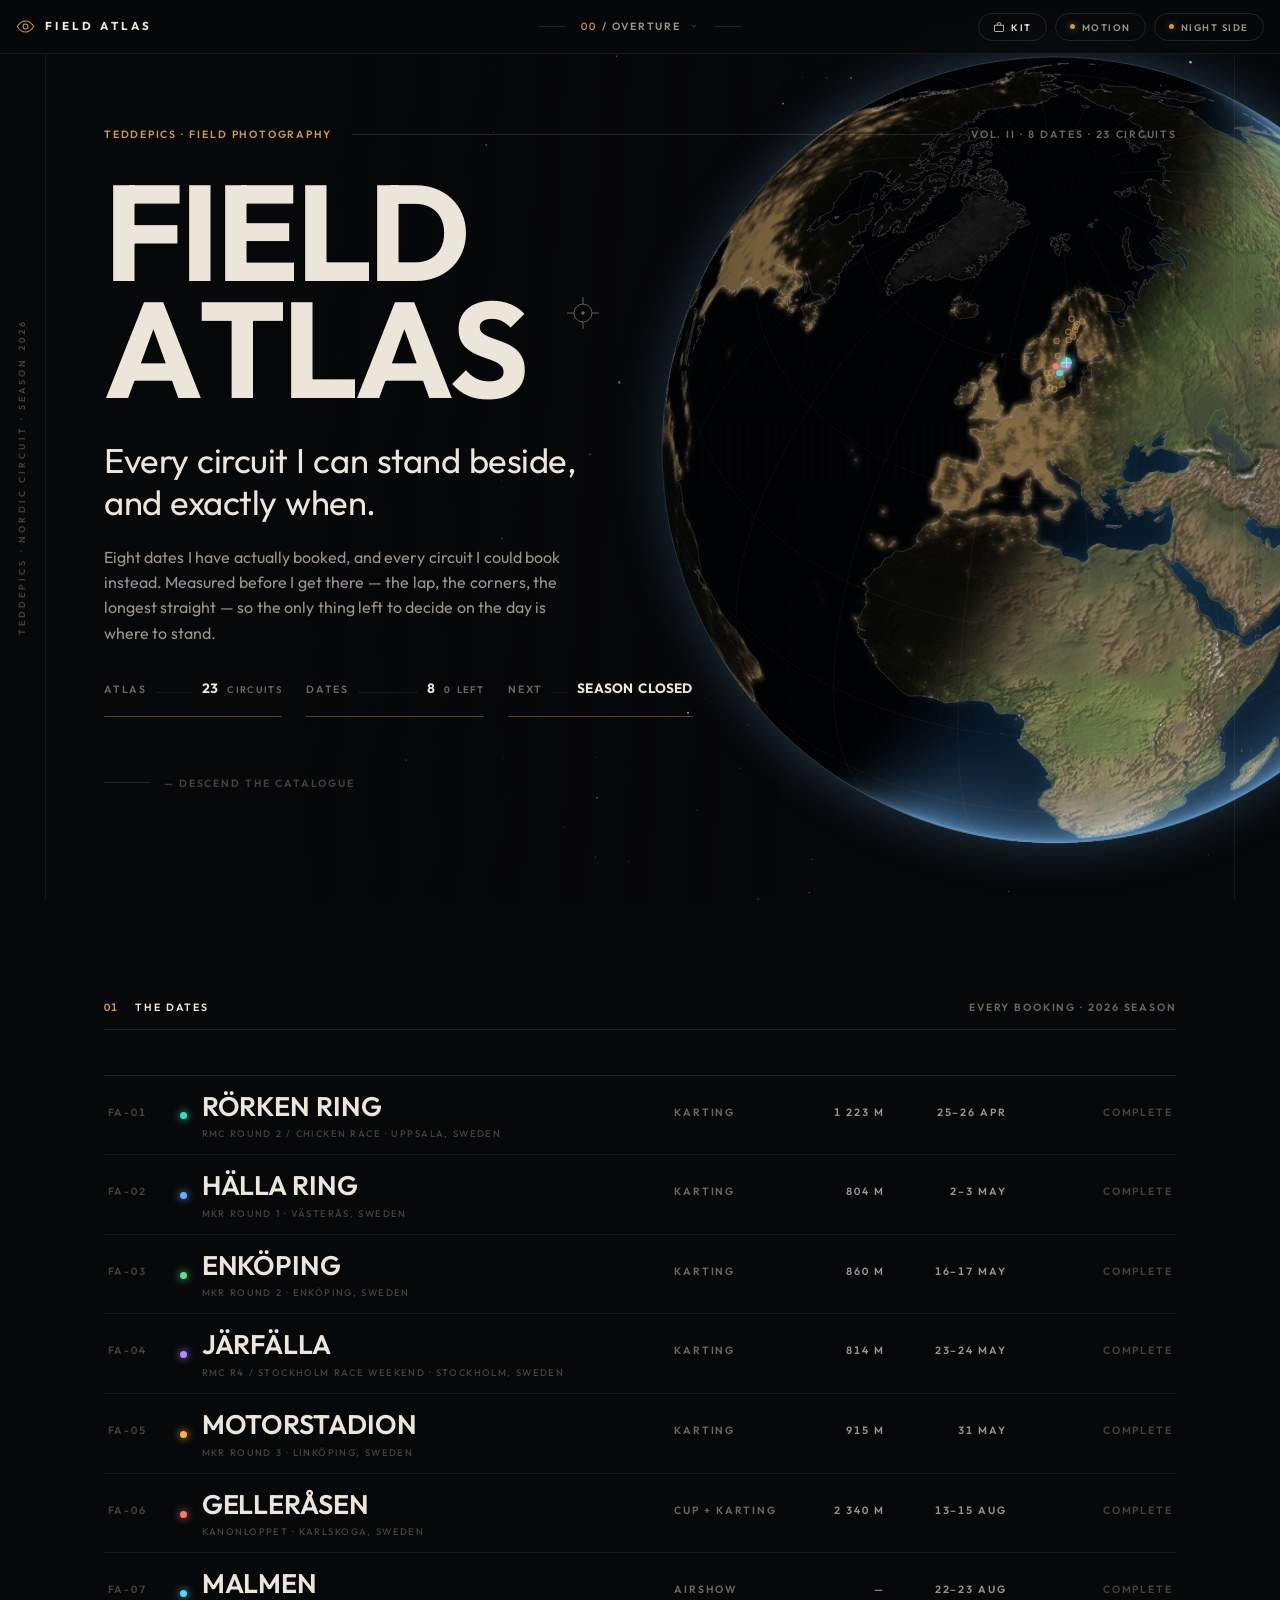
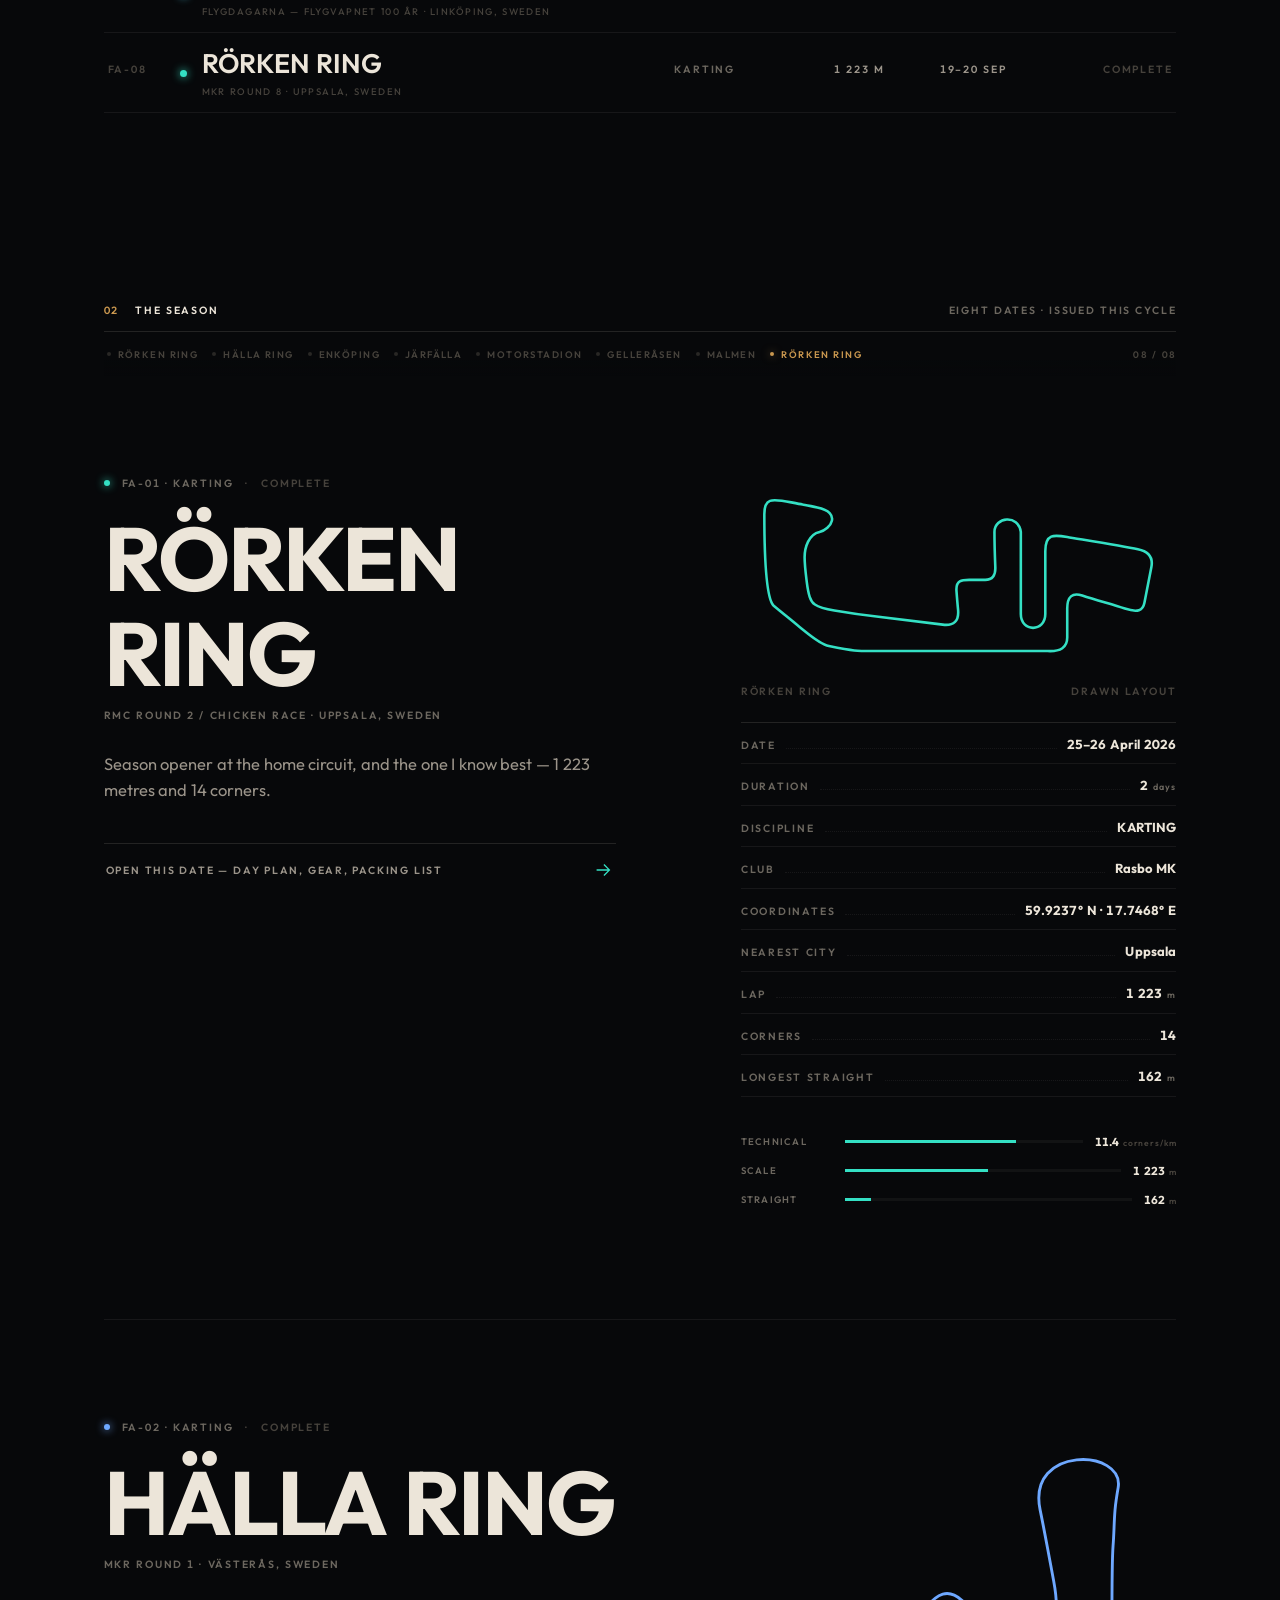
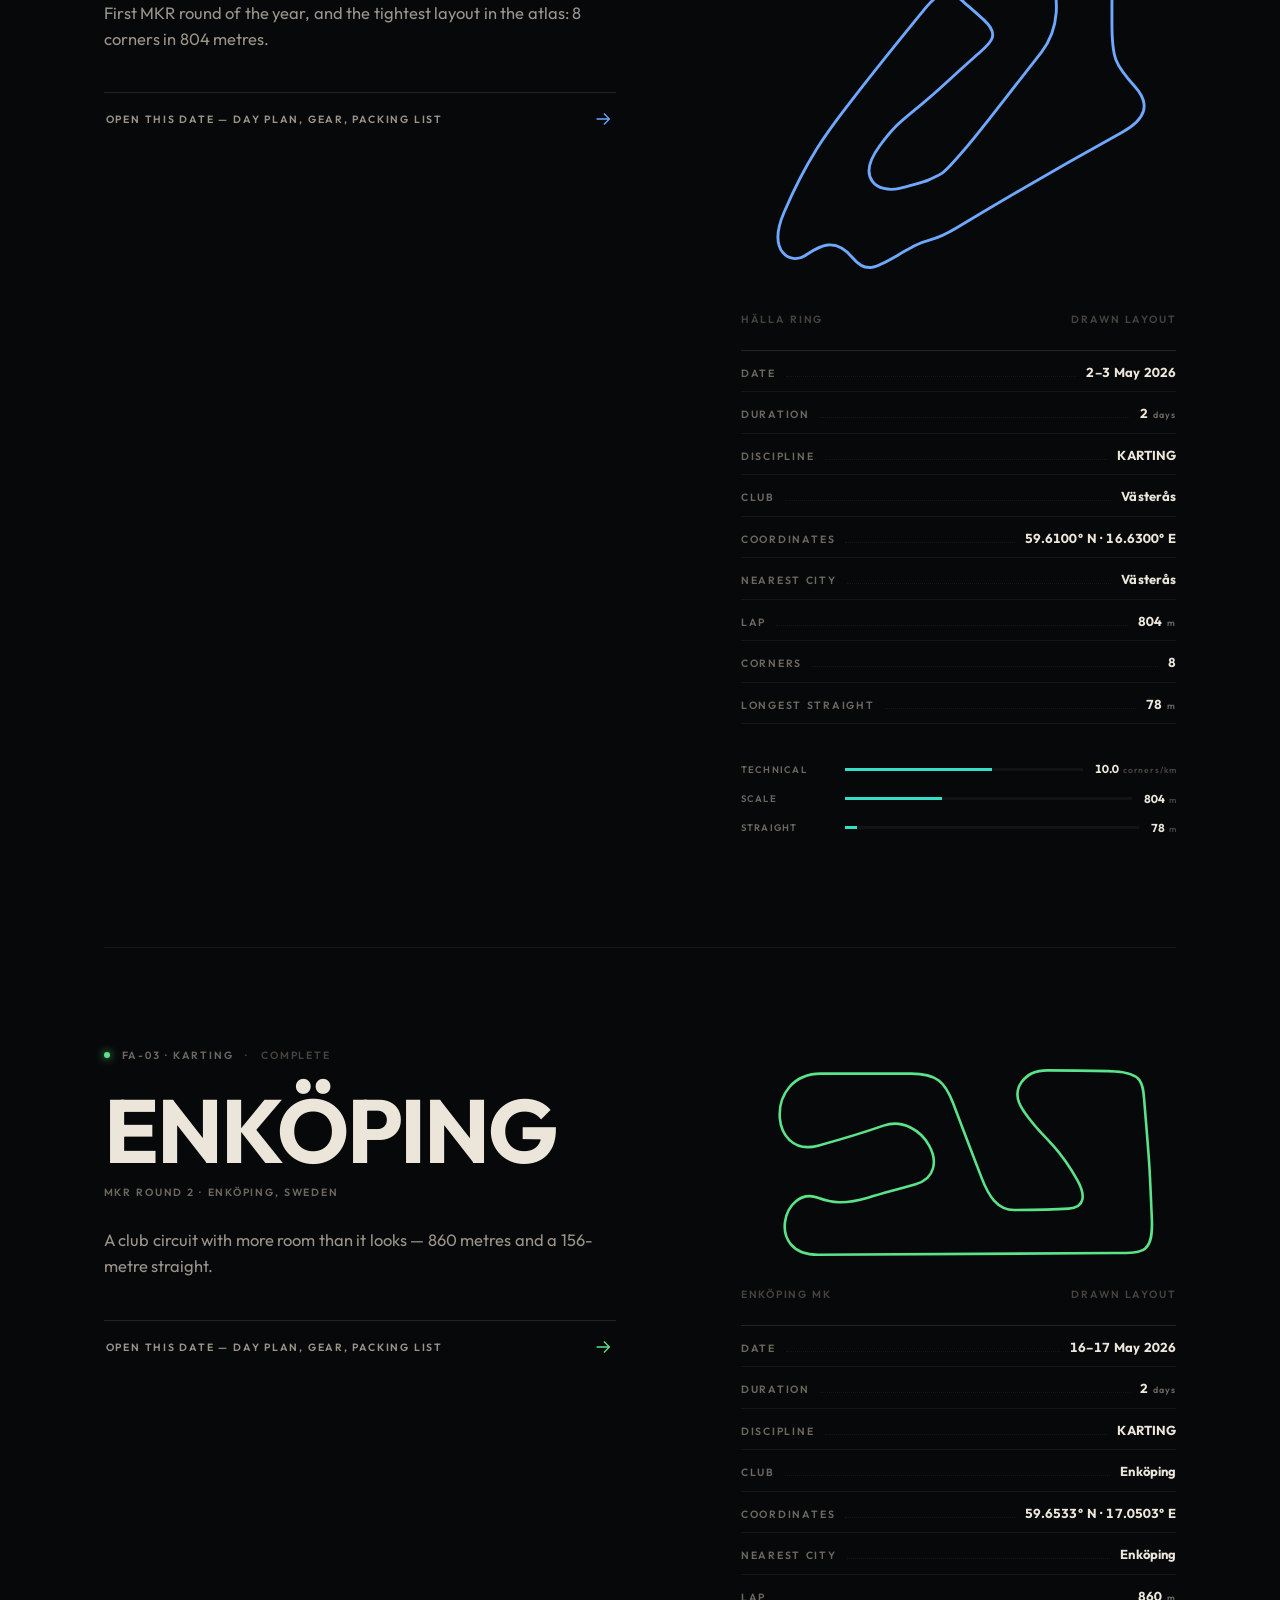
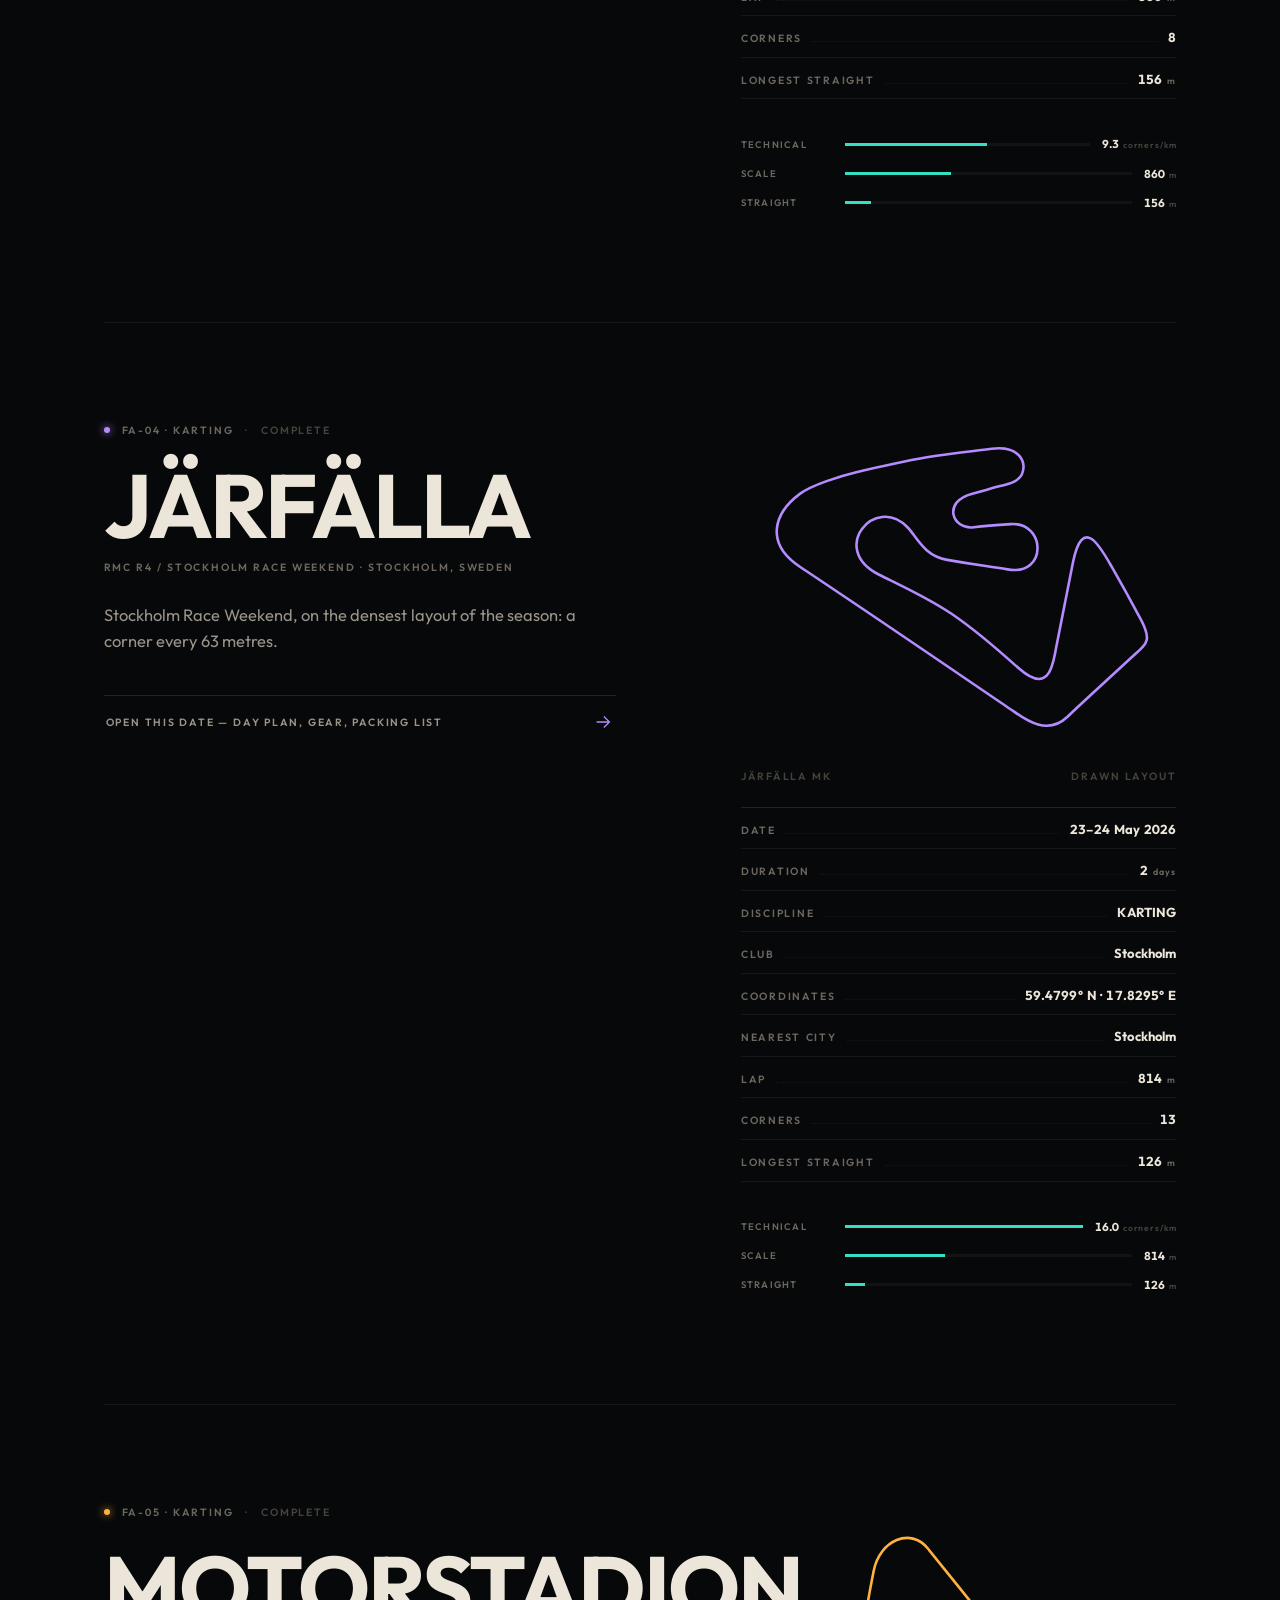
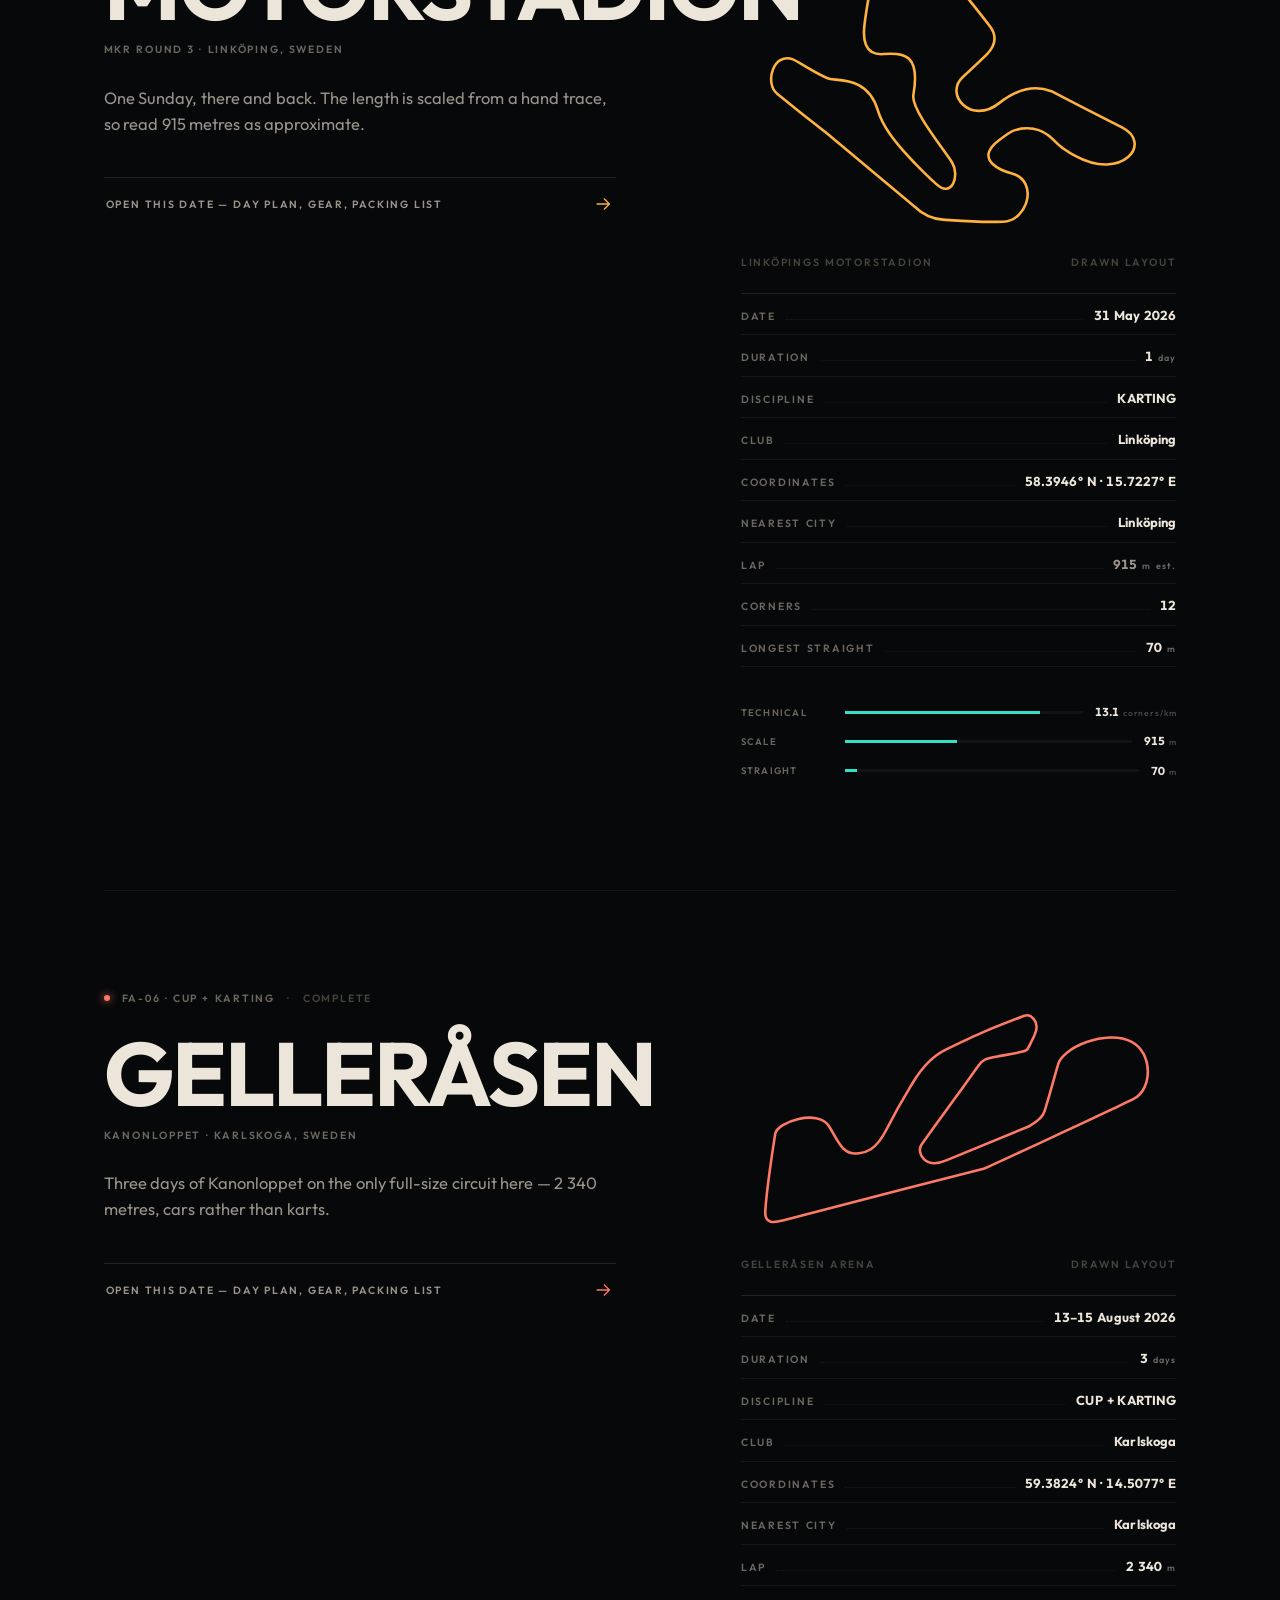
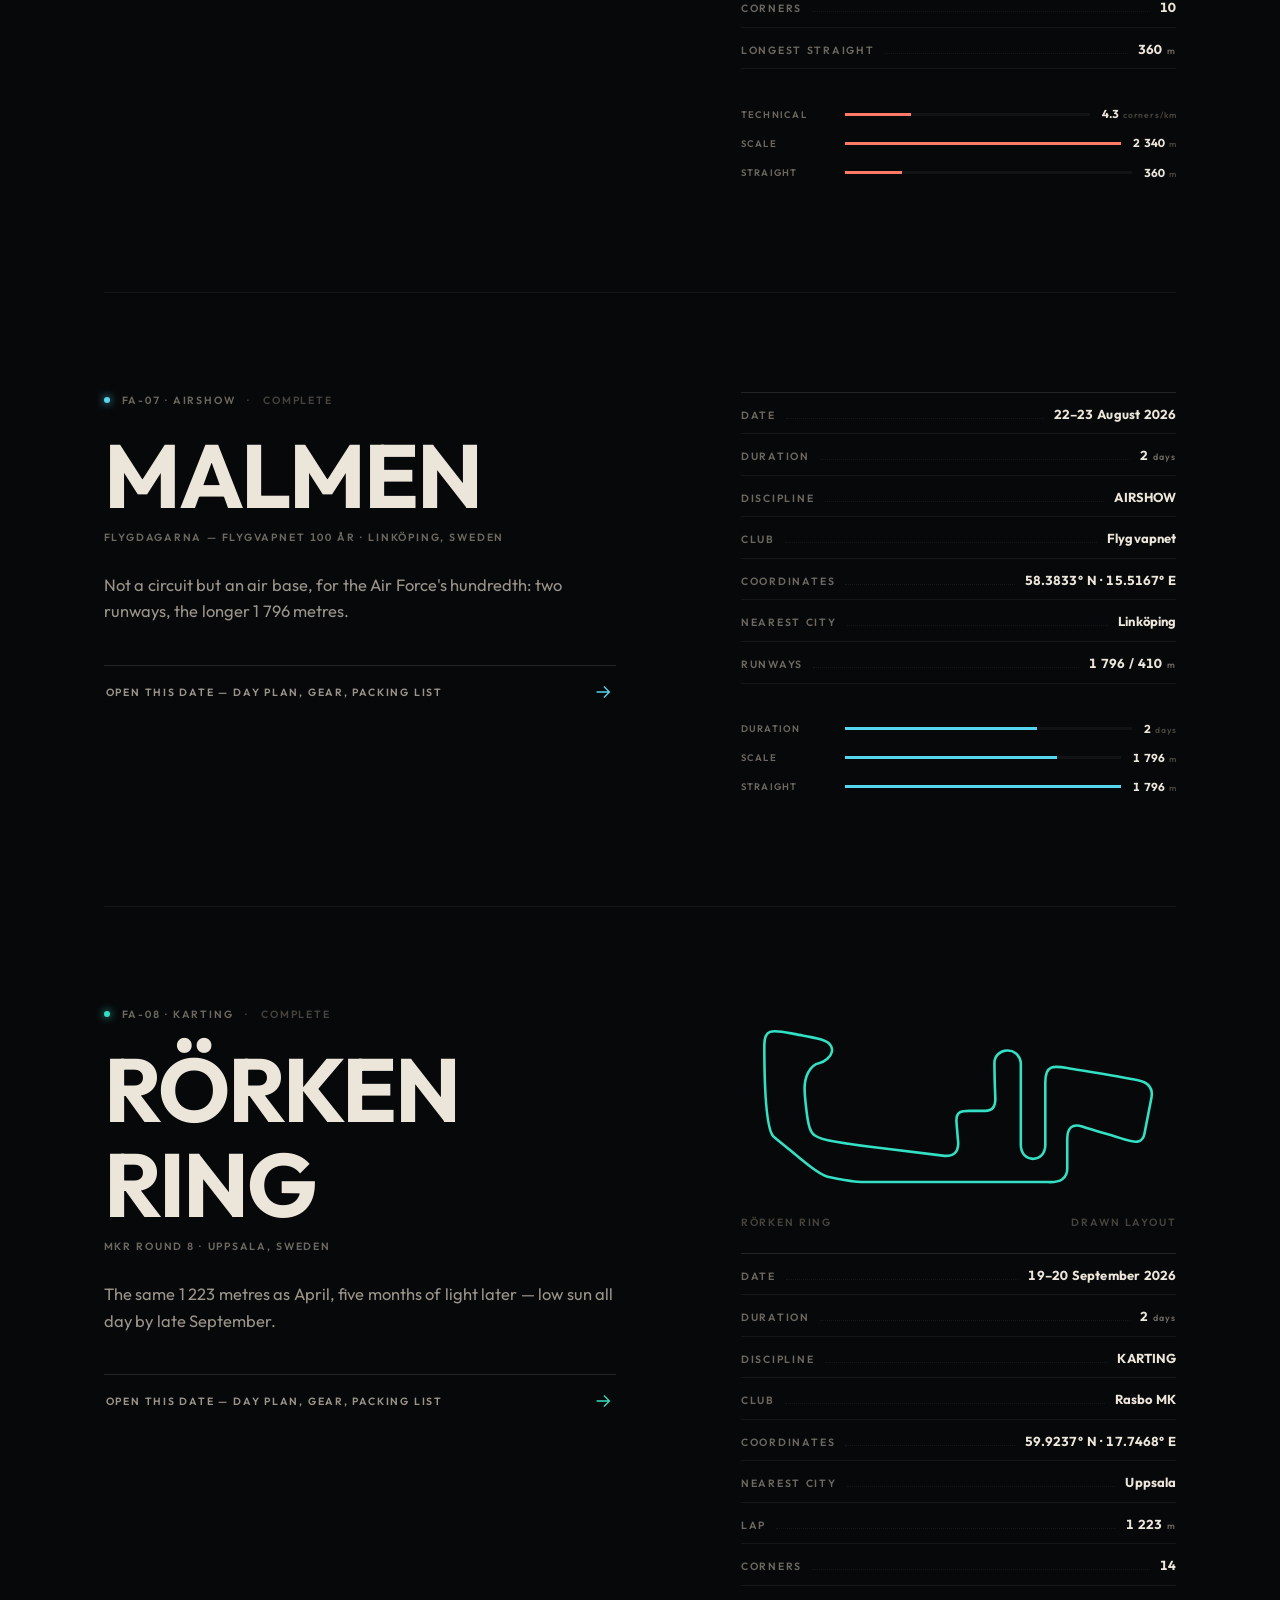
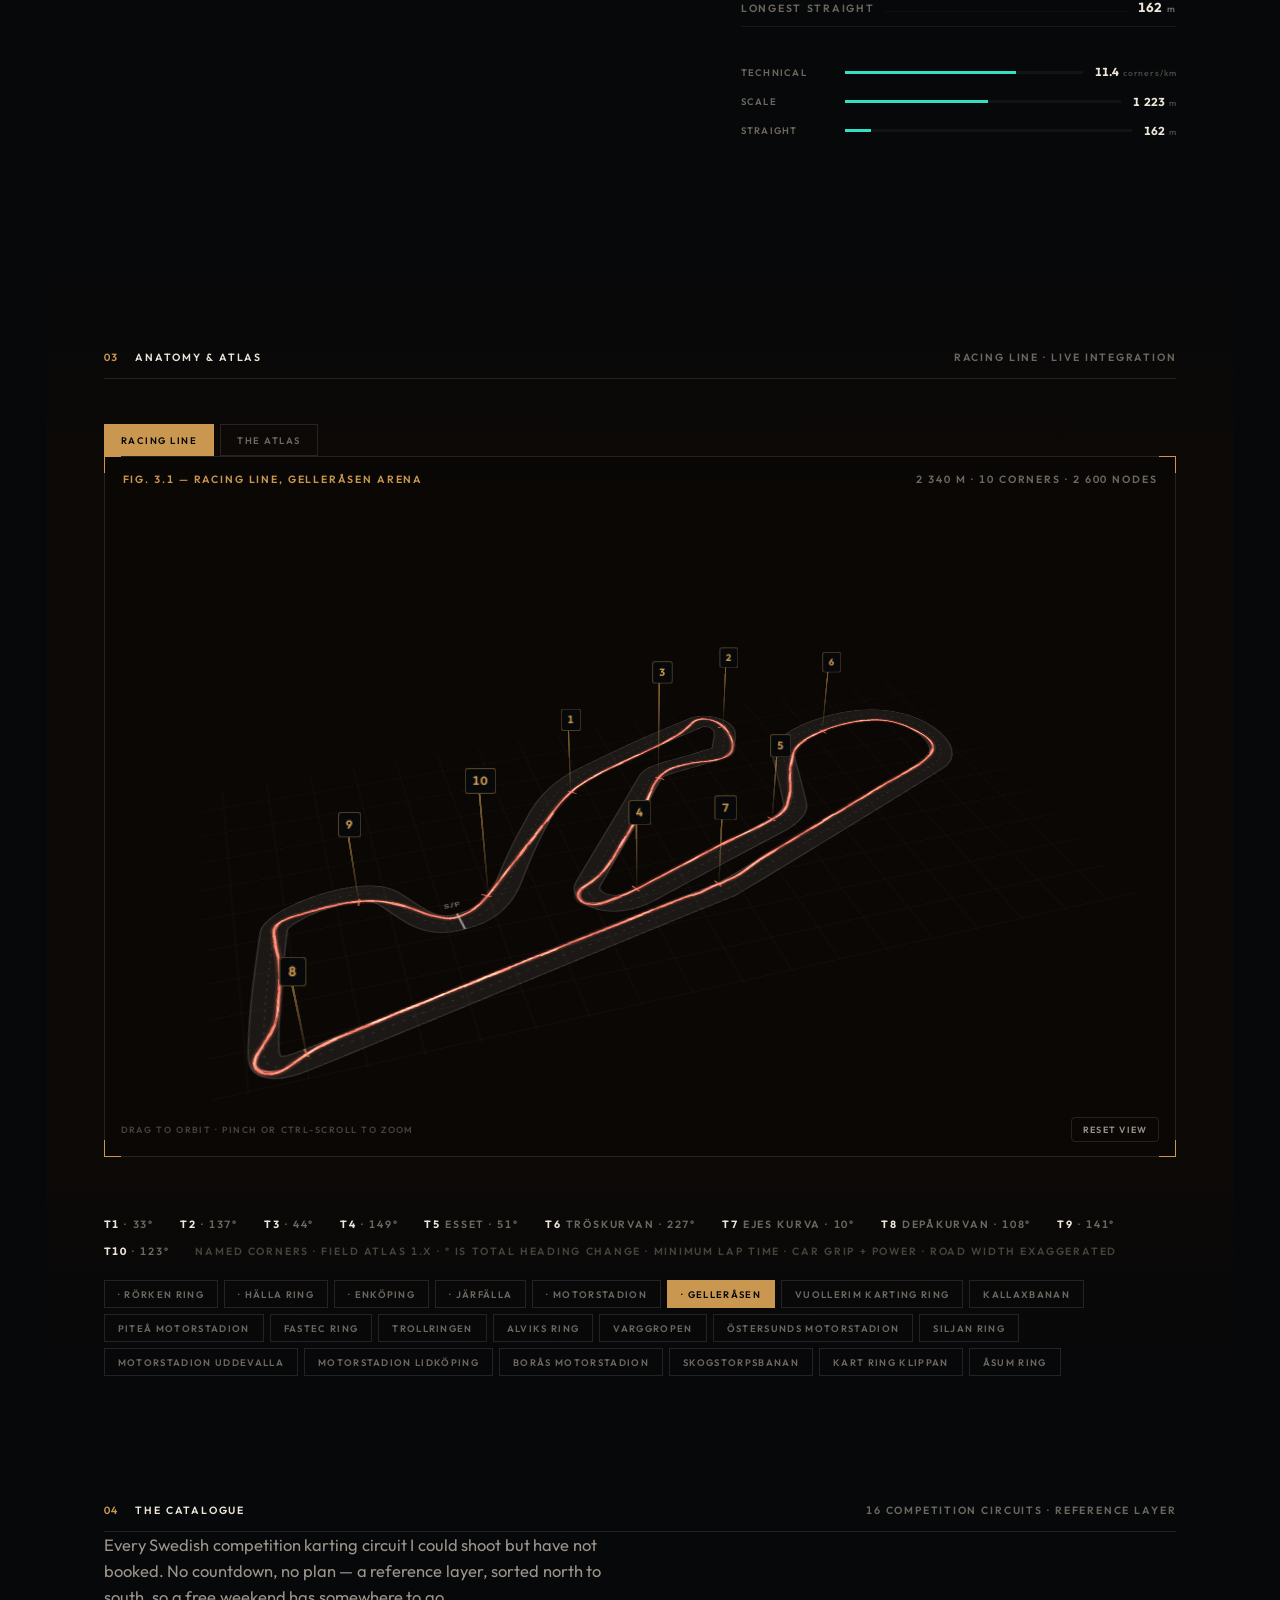
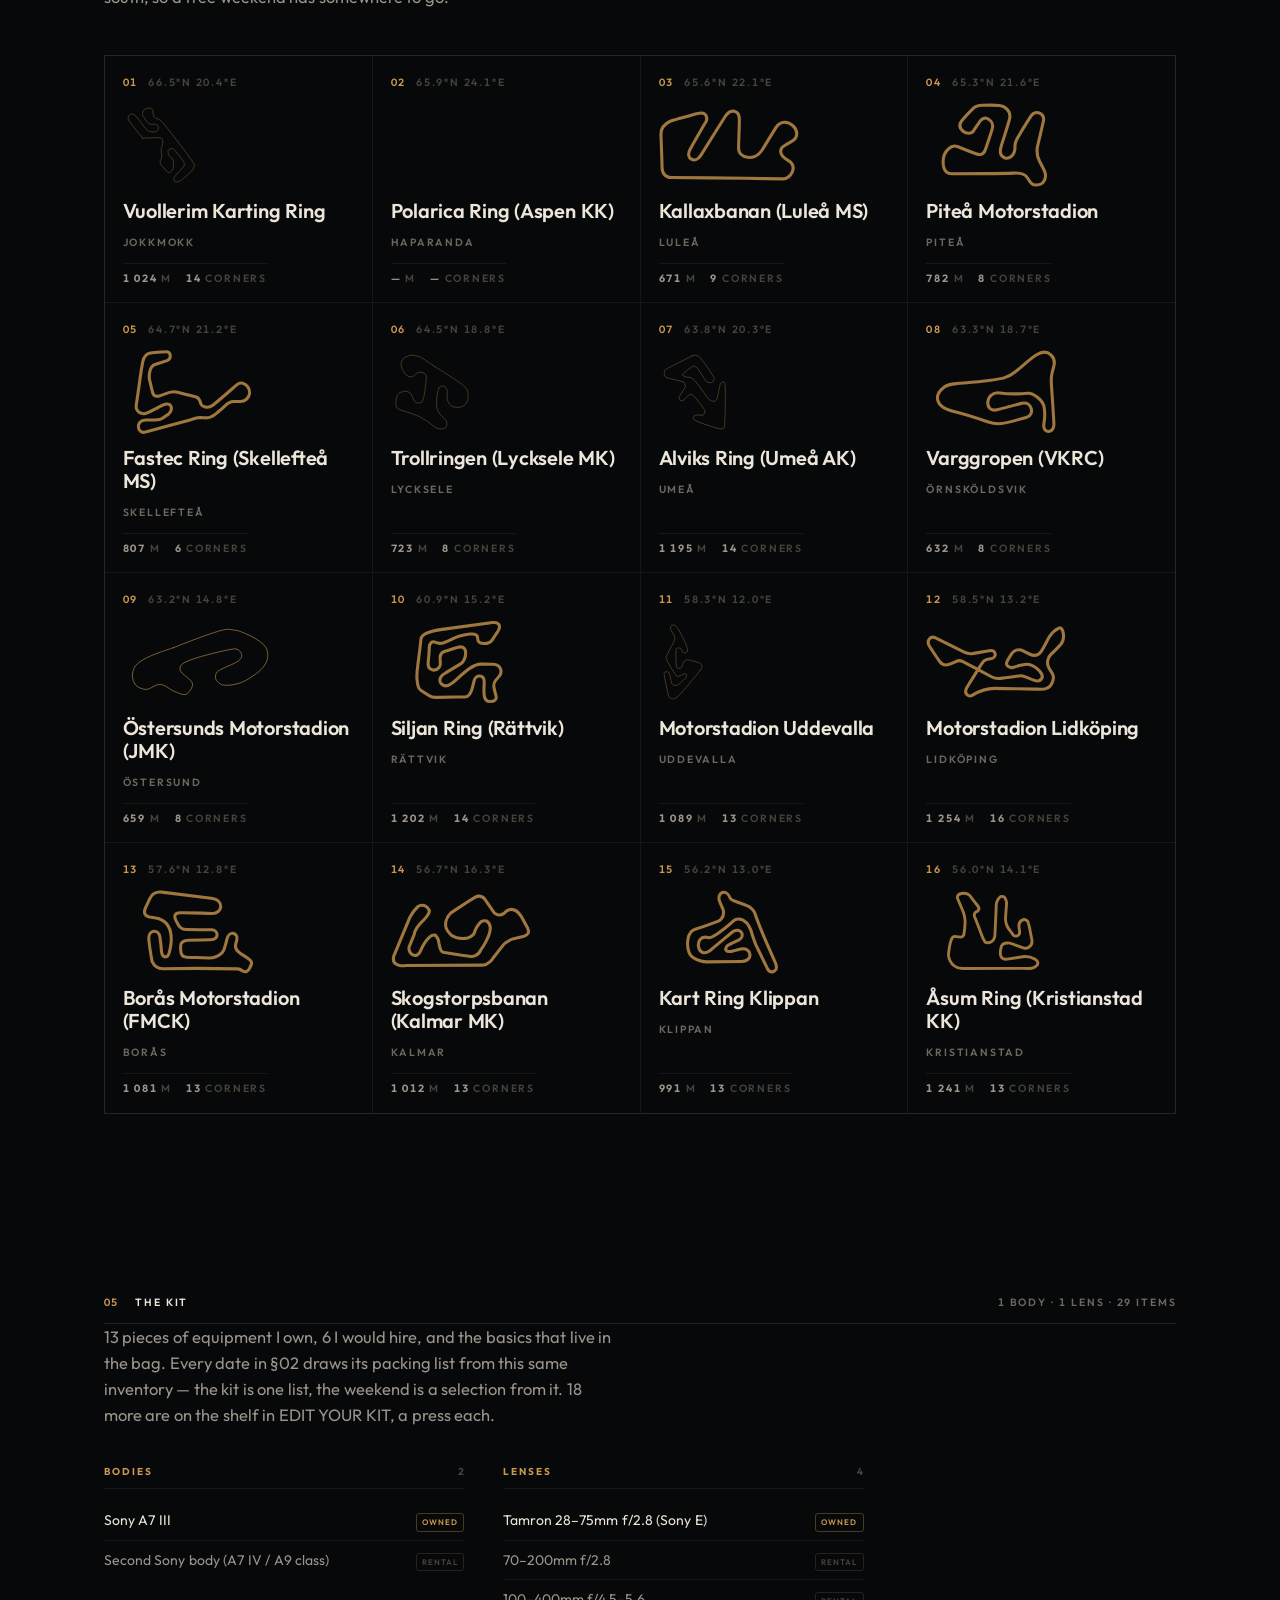
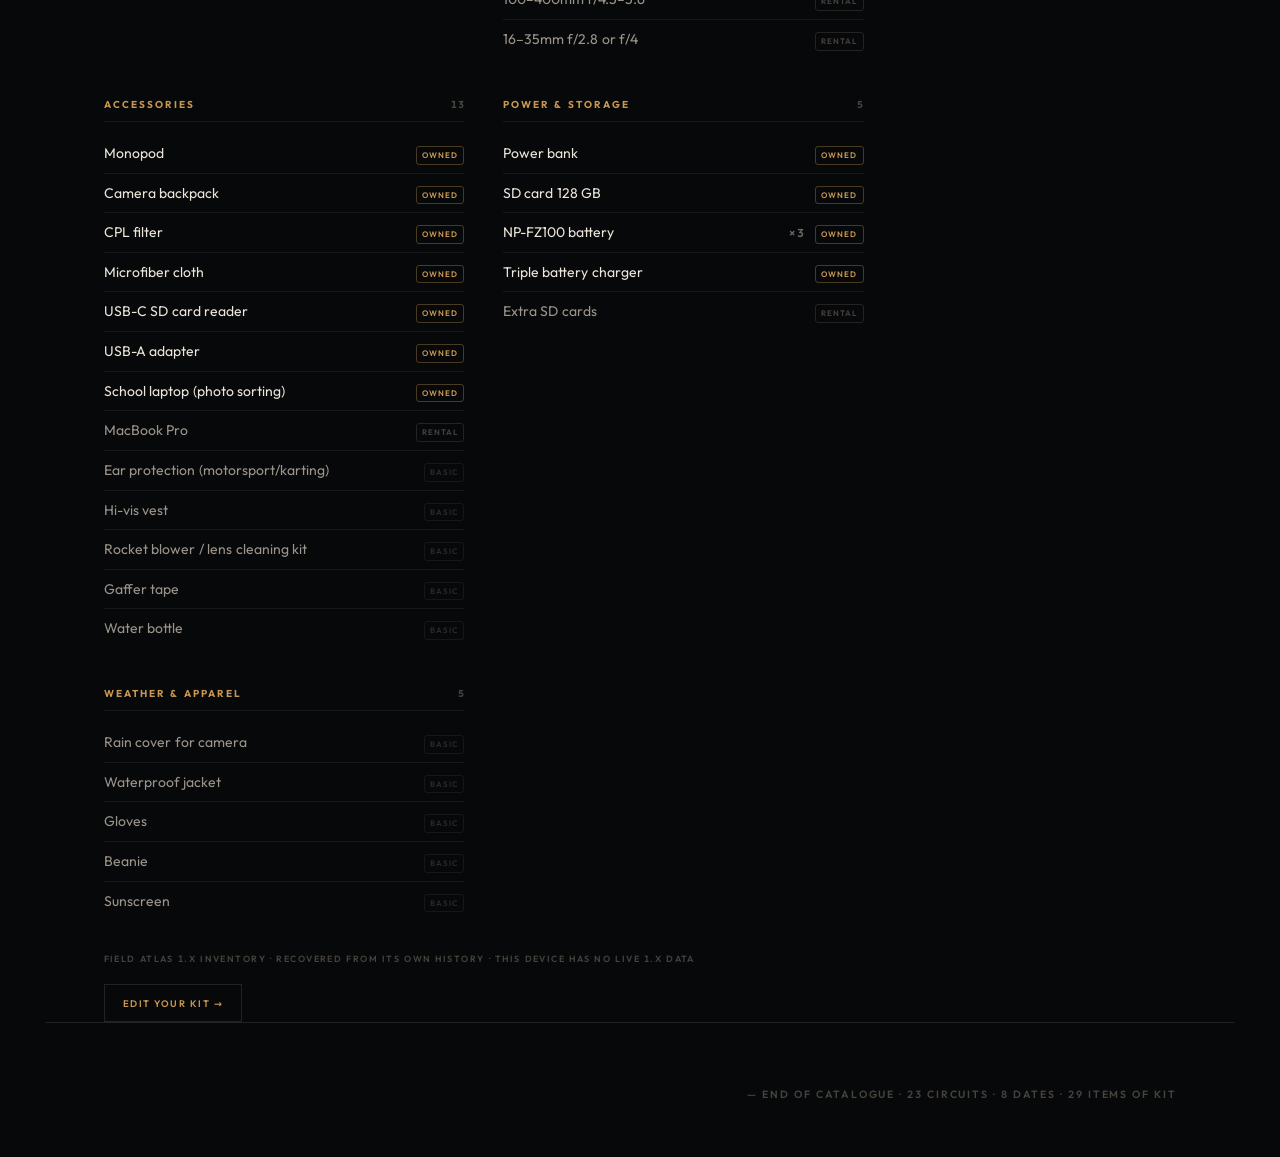
==== commit df407745: "v 1.2.7" ====
--- a/index.html
+++ b/index.html
@@ -37,7 +37,7 @@
 <link rel="stylesheet" href="assets/fonts.css?v=95d09e90">
 
 <link rel="stylesheet" href="assets/tokens.css?v=202054ef">
-<link rel="stylesheet" href="assets/app.css?v=2a5b4e3b">
+<link rel="stylesheet" href="assets/app.css?v=0302f3fe">
 </head>
 <body>
 
@@ -47,17 +47,24 @@
 <div id="sky" aria-hidden="true"><canvas id="stars"></canvas></div>
 <div id="globe-wrap" aria-hidden="true"><canvas id="globe"></canvas></div>
 <div id="scrim" aria-hidden="true"></div>
-<!-- ★ THE GLOBE IS TOUCHED HERE, NOT ON THE CANVAS, and the two cannot be the
-     same element. The disc has to be PAINTED under #scrim — that gradient is what
-     pours the page colour back over the type so the hero stays readable — and it
-     has to be HIT ABOVE `main`, which is `z-index: 3`, or every press lands on
-     §00's copy instead. One element cannot be on both sides of the same layer, and
-     trying it put a full-brightness planet behind the hero on a phone.
-     So this is the same box, empty and invisible, sitting above the page: it takes
-     the pointers and hands them to js/main.js, which turns and zooms the canvas
-     below. Its geometry is shared with #globe-wrap in one rule in app.css, so the
-     two cannot drift apart across the three breakpoints. -->
-<div id="globe-hit" aria-hidden="true"></div>
+<!-- ★ THERE IS NO #globe-hit ANY MORE, AND THAT IS THE POINT.
+     Theodor: "remove the interactive thing on the main page where you load in,
+     because that's just weird."
+     For two sessions this was an empty box lying over the hero at z-index 5,
+     clipped to the disc, taking the reader's pointers and handing them to
+     js/main.js to turn and zoom the planet behind the type. It worked, and it was
+     the wrong place for it: a reader arriving at a page does not expect the
+     background to be a control, and on a phone it sat directly under the lede.
+     The turning, the pinching and the pin taps all moved to §03's ATLAS tab —
+     a stage the reader opens on purpose, with the room to do it in. What is left
+     here is a planet, drifting, lit by the real sun, and nothing to press.
+     Its geometry now lives in ONE rule in app.css with no second box to keep in
+     step, and verify.mjs §12a asserts this element stays gone. -->
+
+<!-- ★ AND NO #globe-ui EITHER. The hint that named the gesture and the RESET VIEW
+     that undid it were chrome for an interaction that no longer exists here; both
+     moved to the atlas stage, which carries its own. The `fa2.globeHint` key they
+     wrote is dead and is not read anywhere. -->
 
 <!-- ★ THE EARTH, IN THREE EQUIRECTANGULAR SOURCES. js/earth.js reads all three
      back with getImageData at boot and bakes them into ONE 2048x1024 plate that
@@ -130,26 +137,6 @@
   </div>
 </header>
 
-<!-- ★ THE GLOBE'S OWN CHROME, and the hint is not decoration.
-     A canvas cannot advertise itself: nobody pinches what looks like a background
-     image, so without a line of type saying so the turning and the zooming would
-     exist and never be found. It names whichever gesture this device can actually
-     do — js/main.js fills it from `(pointer: coarse)` — and it retires for good
-     the first time the reader zooms, because after that it is only clutter.
-     RESET VIEW shows up only when there is something to reset. Both live outside
-     #globe-wrap: that box is hung off the right edge of the viewport so the disc
-     can sit half off-screen, and anything anchored inside it would go with it.
-
-     ★ The HINT is aria-hidden and the BUTTON is not. The hint describes a gesture
-     that only exists for a pointer, so reading it out to someone who has no
-     pointer is noise; the button is a real control and is display:none until
-     there is a zoom to undo, which keeps it out of the tab order until it means
-     something without any aria bookkeeping to get wrong. -->
-<div id="globe-ui">
-  <span class="mono" id="globe-hint" aria-hidden="true"></span>
-  <button class="mono" id="globe-reset" type="button">RESET VIEW</button>
-</div>
-
 <div class="rail rail--l" aria-hidden="true"><span id="rail-left">TEDDEPICS · NORDIC CIRCUIT · SEASON 2026</span></div>
 <div class="rail rail--r" aria-hidden="true"><span id="rail-right">UTC —</span></div>
 
@@ -222,18 +209,51 @@
     </div>
   </section>
 
-  <!-- ============================================ 03 · ANATOMY ============= -->
-  <section id="anatomy" data-chapter="03" data-title="ANATOMY OF A CIRCUIT">
+  <!-- ============================================ 03 · ANATOMY & ATLAS ===== -->
+  <!-- ★ THE CHAPTER HOLDS TWO INSTRUMENTS NOW, ON A TAB.
+       Theodor, asked where the interactive globe should live: "I think in the same
+       section as the anatomy, but just a different tab in the same area."
+       So §03 is no longer only the racing line. It is the two ways this page looks
+       at a circuit — the lap from the inside, and where on Earth the lap is — and
+       they share one framed figure, one caption and one stage box, because they are
+       the same question at two scales. The title carries both; `data-title` is what
+       the chapter readout and the jump menu print, so it is the one that had to
+       change and there is no second copy of it anywhere. -->
+  <section id="anatomy" data-chapter="03" data-title="ANATOMY &amp; ATLAS">
     <div class="wrap">
       <div class="chapter-head" data-reveal>
         <div class="row">
-          <div class="mono"><span class="n">03</span><span class="t">ANATOMY OF A CIRCUIT</span></div>
-          <div class="mono sub">RACING LINE · LIVE INTEGRATION</div>
+          <div class="mono"><span class="n">03</span><span class="t">ANATOMY &amp; ATLAS</span></div>
+          <div class="mono sub" id="anatomy-sub">RACING LINE · LIVE INTEGRATION</div>
         </div>
         <hr>
       </div>
 
       <div data-reveal>
+        <!-- ★ RACING LINE IS THE DEFAULT, AND THAT IS LOAD-BEARING. Everything the
+             suite asserts about this chapter — the posts, the numerals, the solved
+             line, that the stage does not trap the page scroll — queries #fig-3d,
+             which only exists on screen while this tab is the open one. Change the
+             default and §12b, §12c and §13c all start measuring a hidden subtree.
+             The reader's own choice is remembered under `fa2.figTab`; a first
+             visit always lands here. -->
+        <div class="fig-tabs mono" role="tablist" aria-label="What to show">
+          <button class="fig-tab" type="button" role="tab" id="tab-line"
+                  data-figtab="line" aria-selected="true" aria-controls="pane-line">
+            RACING LINE
+          </button>
+          <button class="fig-tab" type="button" role="tab" id="tab-atlas"
+                  data-figtab="atlas" aria-selected="false" aria-controls="pane-atlas" tabindex="-1">
+            THE ATLAS
+          </button>
+        </div>
+
+        <!-- ★ THE PANE IS THE WHOLE INSTRUMENT, NOT JUST ITS FRAME. #fig-legend
+             and .circuit-pick belong to the racing line and stood OUTSIDE the
+             panel the first time this was written — so they went on showing with
+             the atlas open, and the tab strip drew straight over the top of them.
+             A tabpanel has to hold everything that belongs to its tab. -->
+        <div id="pane-line" role="tabpanel" aria-labelledby="tab-line">
         <div class="figure rise">
           <span class="bracket tl"></span><span class="bracket tr"></span>
           <span class="bracket bl"></span><span class="bracket br"></span>
@@ -266,6 +286,58 @@
         </div>
         <div class="figure-legend mono rise" style="--d:.1s" id="fig-legend"></div>
         <div class="circuit-pick rise" style="--d:.14s" id="circuit-pick"></div>
+        </div><!-- /#pane-line -->
+
+        <!-- ★ THE ATLAS — the globe the hero used to be, given a box of its own.
+             Same js/globe.js, same baked plate, same real sun; what differs is that
+             this one is the SUBJECT rather than a backdrop, so it may be turned,
+             pinched to forty times, switched to a flat map, and pressed. The list
+             beside it is not a duplicate of §04: §04 is the reference layer read as
+             prose, this is the same circuits read as positions, and pressing either
+             opens the identical panel. -->
+        <div id="pane-atlas" role="tabpanel" aria-labelledby="tab-atlas" hidden>
+        <div class="figure rise">
+          <span class="bracket tl"></span><span class="bracket tr"></span>
+          <span class="bracket bl"></span><span class="bracket br"></span>
+          <div class="cap">
+            <span class="mono l" id="atlas-label">FIG. 3.2 — THE ATLAS</span>
+            <span class="mono r" id="atlas-meta"></span>
+          </div>
+
+          <div class="atlas" id="atlas">
+            <!-- ★ ONE ELEMENT TAKES THE POINTERS AND THE CANVAS PAINTS, exactly as
+                 at the old hero — but here they can be the SAME box, because there
+                 is no scrim to be on the wrong side of. That was the whole reason
+                 #globe-hit had to exist and the whole reason it does not any more. -->
+            <div class="atlas-stage" id="atlas-stage" tabindex="0" role="group"
+                 aria-label="The atlas. Drag to turn, pinch or ctrl-scroll to zoom, press a circuit to open it.">
+              <canvas id="atlas-globe"></canvas>
+              <div class="atlas-bar">
+                <div class="atlas-modes mono" role="group" aria-label="Projection">
+                  <button type="button" data-atlas="globe" aria-pressed="true">GLOBE</button>
+                  <button type="button" data-atlas="map" aria-pressed="false">MAP</button>
+                </div>
+                <span class="atlas-hint mono" id="atlas-hint"></span>
+                <button class="atlas-reset mono" type="button" data-atlas="reset">RESET VIEW</button>
+              </div>
+            </div>
+
+            <div class="atlas-side">
+              <label class="atlas-search">
+                <span class="vh">Search circuits</span>
+                <input type="search" id="atlas-search" autocomplete="off"
+                       placeholder="Search circuits…">
+              </label>
+              <!-- built by renderAtlasList() in js/main.js, from the same rows the
+                   globe is pinned with, so the two can never disagree -->
+              <div class="atlas-filters mono" id="atlas-filters" role="group"
+                   aria-label="Filter by discipline"></div>
+              <div class="atlas-list" id="atlas-list" role="listbox" aria-label="Circuits"></div>
+              <div class="atlas-src mono" id="atlas-src"></div>
+            </div>
+          </div>
+        </div>
+        </div><!-- /#pane-atlas -->
       </div>
     </div>
   </section>
@@ -333,6 +405,6 @@
   </div>
 </div>
 
-<script type="module" src="js/main.js?v=d0c64e77"></script>
+<script type="module" src="js/main.js?v=6af1958e"></script>
 </body>
 </html>
--- a/assets/app.css
+++ b/assets/app.css
@@ -90,64 +90,61 @@
    bigger than the disc it holds so the halo has somewhere to go, and `right` is
    pulled back by the same 6vmin the box grew on that side, so the planet sits
    where it always did. Change one of these and change all three breakpoints.
-   ★ #globe-hit shares every one of them. It is the invisible box that takes the
-   reader's pointers (see below), and it is only correct while it lies exactly
-   over the disc — so the geometry is written ONCE, here and at each breakpoint,
-   for both. Never give one of them a width the other does not have. */
-#globe-wrap, #globe-hit {
+   ★ THERE IS NO SECOND BOX TO KEEP IN STEP ANY MORE. #globe-hit used to share
+   every one of these numbers, because it had to lie exactly over the disc to take
+   the reader's pointers on its behalf. The hero is not interactive any longer —
+   see the note in index.html — so this geometry is written once and has nothing
+   left to drift apart from.
+
+   ★ AND IT IS ANCHORED TO A NUMBER THAT DOES NOT MOVE, WHICH IS THE SPAWN FIX.
+
+   Theodor: "sometimes it spawns in the middle of the screen or in the upper
+   section."
+
+   It did, and `top` was the larger of the two reasons. Under 760px this box was
+   pulled to `top: 40%` — forty per cent of the VIEWPORT HEIGHT, which on a phone
+   is not a constant. Hiding the URL bar takes 412x915 to 412x800, so the disc's
+   centre slid 46 pixels up the screen while the reader did nothing but scroll;
+   show the bar again and it slid back. Two positions, alternating, out of one
+   declaration, and which one you got depended on how the page had been arrived at.
+
+   So the box is centred at every width — `top: 50%` is a percentage of a height
+   the disc is then centred in, so it is immune to that height changing — and the
+   lift the phone layout genuinely wants becomes a `vmin` offset inside the
+   transform. `vmin` in portrait is the WIDTH, and the width does not move when
+   the URL bar does. The second reason was the scroll parallax landing a frame
+   late on a restored scroll position; that is fixed in js/main.js, in the boot
+   order. */
+#globe-wrap {
   position: fixed;
   top: 50%; right: -25vmin;
   width: 100vmin; height: 100vmin;
-  transform: translateY(-50%);
+  /* the per-breakpoint nudge, in vmin so it cannot move under a dynamic viewport */
+  --globe-lift: 0vmin;
+  transform: translateY(calc(-50% + var(--globe-lift)));
 }
 #globe-wrap { z-index: 1; pointer-events: none; will-change: transform, opacity; }
 #globe { width: 100%; height: 100%; display: block; transition: opacity .5s var(--ease); }
 
-/* ★ THE PINS WERE NEVER CLICKABLE, AND IT TOOK TWO FIXES, NOT ONE.
- *
- * js/main.js has carried a `click` and a `pointermove` handler on the globe since
- * session 2, and has always toggled `body.globe-hot` when the disc is the hero's
- * subject — with a comment explaining that it must stay inert below the hero or a
- * fixed layer would swallow clicks meant for §02's entries and §04's cells. All of
- * that was right and none of it ever ran. Two silent failures, stacked:
- *
- *   1. No rule ever consumed `globe-hot`, so `pointer-events: none` on #globe-wrap
- *      inherited straight through to the canvas.
- *   2. `main` is `position: relative; z-index: 3` — above BOTH the globe and the
- *      scrim — so with pointer events switched on, every one of them still landed
- *      on `#hero`.
- *
- * Neither throws, neither logs, and the cursor never even changed.
- *
- * ★ AND THE OBVIOUS FIX FOR (2) IS WRONG. Lifting #globe-wrap over `main` also
- * lifts it over #scrim, and #scrim is the gradient that pours the page colour back
- * across the type. Tried, rendered, looked at: a full-brightness planet directly
- * behind the hero copy on a phone. The disc must be PAINTED under the scrim and
- * HIT above the page, and one element cannot be on both sides of the same layer.
- *
- * So #globe-hit is a second, empty box in exactly the same place — see the note
- * beside it in index.html. Paint order is unchanged; only the hit order moves.
- *
- * ★ `touch-action: pan-y` is what keeps the page. The browser keeps every vertical
- * drag, which matters most on a phone, where the disc lies under the hero copy and
- * a reader flicking upward is scrolling rather than turning the Earth. What is
- * left for js/main.js is the horizontal drag, the two-finger pinch and the tap.
- * Same bargain §03's stage strikes with `data-wheel="modifier"`.
- *
- * ★ CLIPPED TO THE DISC, so the box costs the hero almost nothing. It is a SQUARE
- * around a circular planet, and its corners would otherwise take every click and
- * every text selection in a fifth of the hero for nothing. `clip-path` hit-tests
- * as well as it paints, so those corners hand their events straight back. 50% of a
- * square box is where HALO puts the outer edge of the atmosphere. Zoomed in the
- * sphere fills the box and the clip goes with it — by then the reader is holding
- * the globe on purpose, and RESET VIEW is on screen to let go of it. */
-#globe-hit { z-index: 5; pointer-events: none; }
-body.globe-hot #globe-hit {
-  pointer-events: auto; touch-action: pan-y;
-  clip-path: circle(50% at 50% 50%);
-}
-body.globe-hot.globe-zoomed #globe-hit { clip-path: none; }
-body.globe-hot.globe-turning #globe-hit { cursor: grabbing; }
+/* ★ THE HERO'S PLANET IS NOT A CONTROL, AND THE MACHINERY THAT MADE IT ONE IS GONE.
+ *
+ * What stood here was the long account of how #globe-hit came to exist: the disc
+ * had to be PAINTED under #scrim, so the page colour could be poured back over the
+ * type, and HIT above `main` at z-index 3, or every press landed on the hero's
+ * copy — and one element cannot be on both sides of the same layer. So a second,
+ * empty, disc-clipped box sat over the hero taking pointers for it.
+ *
+ * Theodor: "remove the interactive thing on the main page where you load in,
+ * because that's just weird."
+ *
+ * The whole apparatus went with it — the box, `body.globe-hot`, `globe-zoomed`,
+ * `globe-turning`, the gesture hint and RESET VIEW. None of the reasoning above
+ * was wrong; it was solving a problem the page no longer has. The turning and the
+ * zooming live in §03's ATLAS tab now, where the stage is its own element and
+ * there is no scrim to be on the wrong side of, so the canvas simply takes its own
+ * pointers. verify.mjs §12a asserts none of this comes back. */
+/* day side puts a bright ocean straight behind the body copy — hold it back */
+:root[data-theme='day'] #globe { opacity: .34; }
 /* day side puts a bright ocean straight behind the body copy — hold it back */
 :root[data-theme='day'] #globe { opacity: .34; }
 
@@ -271,54 +268,6 @@
 .pill--go::before { display: none; }
 .pill--go:hover { border-color: var(--accent); color: var(--accent-text); }
 .pill--go svg { width: 12px; height: 12px; flex: none; }
-
-/* ============================================ the globe's own chrome
- * Anchored to the VIEWPORT, not to #globe-wrap — that box is deliberately hung
- * off the right edge so the disc can sit half off-screen, and anything parented
- * to it would go over the edge with it. Sits inside the right rail on a wide
- * page, where the rail's own type is the only other thing at that margin.
- * Only present while the disc is the hero's subject, which is the same condition
- * that makes it interactive at all — see `body.globe-hot` above. */
-#globe-ui {
-  /* ★ 6, ABOVE #globe-hit. At 3 this sat under the hit layer, and zoomed in —
-     where the clip is dropped and the box covers its own bottom-right corner,
-     which is exactly where this is — RESET VIEW was drawn, was hit-testable to
-     puppeteer, and did nothing: every click on it went to the globe underneath
-     and was read as a tap. Caught by the suite, not by looking at it. */
-  position: fixed; z-index: 6;
-  right: calc(var(--rail-w) + 16px); bottom: 16px;
-  display: flex; align-items: center; gap: 12px;
-  opacity: 0; pointer-events: none;
-  transition: opacity .45s var(--ease);
-}
-body.globe-hot #globe-ui { opacity: 1; }
-#globe-hint {
-  font-size: 8.5px; letter-spacing: .2em; color: var(--ink-4);
-  text-transform: uppercase; white-space: nowrap;
-}
-#globe-hint[hidden] { display: none; }
-#globe-reset {
-  display: none;                      /* and therefore out of the tab order */
-  padding: 6px 12px; border-radius: 999px;
-  border: 1px solid var(--hairline); background: var(--chrome); color: var(--ink-2);
-  backdrop-filter: blur(10px); -webkit-backdrop-filter: blur(10px);
-  font-size: 8.5px; font-weight: 600; letter-spacing: .16em; text-transform: uppercase;
-  cursor: pointer; pointer-events: auto;
-  transition: border-color .25s, color .25s;
-}
-/* --ink, not --accent-text: that token is named by .pill--go above and is not
-   defined in tokens.css, so it resolves to nothing and the declaration is dropped.
-   Pre-existing and only a hover colour, but not worth copying into a new rule. */
-#globe-reset:hover { border-color: var(--accent); color: var(--ink); }
-body.globe-zoomed #globe-reset { display: inline-flex; }
-/* while a finger is on the disc the hint is in the way of the thing it describes */
-body.globe-turning #globe-hint { opacity: .25; }
-@media (max-width: 760px) {
-  /* the rails are gone at this width, so the margin comes back to the edge, and
-     the hero's own "— DESCEND THE CATALOGUE" sits low on the left: keep clear */
-  #globe-ui { right: 14px; bottom: 12px; gap: 9px; }
-  #globe-hint { font-size: 8px; letter-spacing: .14em; }
-}
 
 /* the two vertical rails */
 .rail {
@@ -714,6 +663,180 @@
 }
 .figure-legend { display: flex; flex-wrap: wrap; gap: 10px 26px; color: var(--ink-3); margin-top: -22px; margin-bottom: 20px; }
 .figure-legend b { color: var(--ink); font-weight: 700; font-family: var(--font-mono); }
+
+/* ============================================ §03 · THE TWO INSTRUMENTS
+ * ★ A TAB STRIP, NOT A SECOND CHAPTER.
+ *
+ * Theodor, on where the interactive globe should go: "I think in the same section
+ * as the anatomy, but just a different tab in the same area."
+ *
+ * It reuses .circuit-pick's language on purpose — the same rectangular mono
+ * buttons, the same accent fill for the one that is on — because §03 already asks
+ * the reader to choose between things twice (which circuit, and now which view of
+ * it) and inventing a second visual grammar for the second question would read as
+ * two unrelated controls rather than one habit.
+ *
+ * The panes are `hidden`, not merely transparent: the atlas holds a live canvas
+ * and the racing line holds another, and whichever is not on screen must be out of
+ * the layout AND paused — see applyGates() in js/main.js. Half a fix would leave
+ * two full-resolution rasters sharing one frame budget for the life of the page. */
+.fig-tabs {
+  display: flex; gap: 6px;
+  margin: clamp(30px, 5vh, 54px) 0 0;
+}
+.fig-tab {
+  padding: 9px 16px; border: 1px solid var(--hairline); background: transparent;
+  color: var(--ink-3); cursor: pointer;
+  font-family: var(--font-mono); font-size: 9.5px; font-weight: 600;
+  letter-spacing: .16em; text-transform: uppercase;
+  transition: border-color .25s, color .25s, background .25s;
+}
+.fig-tab:hover { color: var(--ink); border-color: var(--accent-dim); }
+.fig-tab[aria-selected='true'] {
+  color: var(--bg); background: var(--accent); border-color: var(--accent);
+}
+.fig-tab:focus-visible { outline: 1px solid var(--accent); outline-offset: 2px; }
+/* the framed figure sits directly under the strip it belongs to. The panel is a
+   plain box around the whole instrument — the frame AND, for the racing line, the
+   legend and the circuit picker below it — so the margin belongs to the .figure
+   inside it rather than to the panel. */
+.fig-tabs + [role='tabpanel'] .figure { margin-top: 0; }
+[role='tabpanel'][hidden] { display: none; }
+
+/* screen-reader-only, for the search field's label */
+.vh {
+  position: absolute; width: 1px; height: 1px; margin: -1px;
+  padding: 0; border: 0; overflow: hidden; white-space: nowrap;
+  clip-path: inset(50%);
+}
+
+/* ================================================================ THE ATLAS
+ * The stage and the list, side by side on a page wide enough to hold both and
+ * stacked below that. The stage is the tall one, so it is the one that gets a
+ * viewport-relative height and the list scrolls beside it rather than the two
+ * fighting over the same column. */
+.atlas {
+  display: grid; grid-template-columns: minmax(0, 1fr) 232px; gap: 0;
+  margin-top: 44px;                          /* clear the figure's caption */
+  /* ★ THE HEIGHT IS DECLARED ONCE, HERE, AND BOTH COLUMNS TAKE IT.
+     A grid row is as tall as its tallest cell, so with the height on the stage
+     alone a list of 23 circuits made the row 1 400px and left a thousand pixels
+     of nothing under the globe. Bound to the same custom property, the list
+     scrolls inside the stage's height instead of setting it. */
+  --atlas-h: clamp(340px, 58vh, 620px);
+}
+.atlas-stage {
+  position: relative;
+  height: var(--atlas-h);
+  /* ★ pan-y, NOT none, and for exactly the reason §03's other stage gives: this
+     is a block in a scrolling page and as tall as a phone, so a stage that owned
+     the gesture outright would be a place the page stops scrolling. Vertical drags
+     go back to the document; the horizontal drag, the pinch and the tap are ours.
+     A plain wheel scrolls the page too — see the handler in js/main.js. */
+  touch-action: pan-y;
+  cursor: grab;
+  outline: none;
+}
+.atlas-stage.is-grabbing { cursor: grabbing; }
+.atlas-stage.is-over-pin { cursor: pointer; }
+.atlas-stage:focus-visible { outline: 1px solid var(--accent); outline-offset: -1px; }
+.atlas-stage > canvas { position: absolute; inset: 0; width: 100%; height: 100%; display: block; }
+
+.atlas-bar {
+  position: absolute; left: 0; right: 0; bottom: 0; z-index: 2;
+  display: flex; align-items: center; gap: 12px; flex-wrap: wrap;
+  padding: 12px 16px;
+  pointer-events: none;                      /* the canvas keeps the empty space */
+}
+.atlas-bar > * { pointer-events: auto; }
+.atlas-modes { display: flex; }
+.atlas-modes button {
+  padding: 6px 13px; border: 1px solid var(--hairline); background: var(--chrome);
+  backdrop-filter: blur(10px); -webkit-backdrop-filter: blur(10px);
+  color: var(--ink-3); cursor: pointer;
+  font-family: var(--font-mono); font-size: 8.5px; font-weight: 600;
+  letter-spacing: .16em; text-transform: uppercase;
+  transition: border-color .25s, color .25s, background .25s;
+}
+.atlas-modes button + button { margin-left: -1px; }
+.atlas-modes button:hover { color: var(--ink); border-color: var(--accent-dim); }
+.atlas-modes button[aria-pressed='true'] {
+  color: var(--bg); background: var(--accent); border-color: var(--accent);
+}
+/* ★ IT RETIRES THE MOMENT IT HAS BEEN TAKEN, which is the same bargain the hero's
+   gesture hint used to strike. A canvas cannot advertise itself, so the line has to
+   be there for a reader who has not realised the picture is a control — and once
+   they have turned it, it is a caption over the one thing they came to look at,
+   held at 8.5px over a lit continent where it is barely legible anyway. */
+.atlas-hint {
+  font-size: 8.5px; letter-spacing: .18em; color: var(--ink-4);
+  text-transform: uppercase; white-space: nowrap;
+  transition: opacity .3s var(--ease);
+}
+.atlas.is-moved .atlas-hint { opacity: 0; }
+.atlas-reset {
+  margin-left: auto;
+  padding: 6px 12px; border-radius: 999px;
+  border: 1px solid var(--hairline); background: var(--chrome); color: var(--ink-2);
+  backdrop-filter: blur(10px); -webkit-backdrop-filter: blur(10px);
+  font-size: 8.5px; font-weight: 600; letter-spacing: .16em; text-transform: uppercase;
+  cursor: pointer; opacity: 0; pointer-events: none;
+  transition: border-color .25s, color .25s, opacity .3s var(--ease);
+}
+.atlas-reset:hover { border-color: var(--accent); color: var(--ink); }
+/* only when there is something to reset — same rule the hero's used to follow */
+.atlas.is-moved .atlas-reset { opacity: 1; pointer-events: auto; }
+
+.atlas-side {
+  display: flex; flex-direction: column; min-width: 0;
+  height: var(--atlas-h); min-height: 0;
+  border-left: 1px solid var(--hairline);
+}
+.atlas-search { display: block; padding: 12px 14px; border-bottom: 1px solid var(--hairline-soft); }
+.atlas-search input {
+  width: 100%; padding: 7px 9px;
+  border: 1px solid var(--hairline); background: transparent; color: var(--ink);
+  font-family: var(--font-mono); font-size: 10px; letter-spacing: .06em;
+}
+.atlas-search input:focus { outline: none; border-color: var(--accent); }
+.atlas-filters { display: flex; flex-wrap: wrap; gap: 5px; padding: 10px 14px 0; }
+.atlas-filters button {
+  padding: 5px 9px; border: 1px solid var(--hairline); background: transparent;
+  color: var(--ink-4); cursor: pointer;
+  font-size: 8px; font-weight: 600; letter-spacing: .13em; text-transform: uppercase;
+  transition: border-color .2s, color .2s;
+}
+.atlas-filters button[aria-pressed='true'] { color: var(--ink); border-color: var(--accent); }
+.atlas-list { flex: 1 1 auto; overflow-y: auto; padding: 10px 6px 10px 8px; min-height: 0; }
+.atlas-row {
+  display: flex; align-items: baseline; gap: 8px; width: 100%;
+  padding: 7px 8px; border: 0; background: transparent; text-align: left;
+  color: var(--ink-2); cursor: pointer;
+  transition: background .2s, color .2s;
+}
+.atlas-row:hover, .atlas-row:focus-visible { background: var(--hairline-soft); color: var(--ink); outline: none; }
+.atlas-row .dot { width: 6px; height: 6px; border-radius: 50%; flex: none; background: var(--k, var(--accent)); }
+.atlas-row .nm { flex: 1 1 auto; font-size: 12px; min-width: 0; overflow: hidden; text-overflow: ellipsis; white-space: nowrap; }
+.atlas-row .cy { font-family: var(--font-mono); font-size: 8px; letter-spacing: .12em; color: var(--ink-4); text-transform: uppercase; flex: none; }
+.atlas-row[aria-selected='true'] { color: var(--ink); background: var(--hairline-soft); }
+.atlas-empty { padding: 14px 10px; color: var(--ink-4); font-size: 11.5px; }
+.atlas-src {
+  padding: 10px 14px; border-top: 1px solid var(--hairline-soft);
+  font-size: 8px; letter-spacing: .14em; color: var(--ink-4); text-transform: uppercase;
+}
+
+@media (max-width: 900px) {
+  /* the list under the stage rather than beside it — 232px of sidebar off a
+     phone's width would leave the globe a strip */
+  .atlas { grid-template-columns: minmax(0, 1fr); }
+  /* stacked, so the two are no longer sharing a grid row and the side is free to
+     be as tall as it needs up to its list's own cap — pinning it to --atlas-h
+     here would leave a fixed 340px box with a short list rattling around in it */
+  .atlas-side { height: auto; border-left: 0; border-top: 1px solid var(--hairline); }
+  .atlas-list { max-height: 260px; }
+  .atlas-stage { height: var(--atlas-h, clamp(300px, 52vh, 460px)); }
+  .atlas-hint { display: none; }             /* the bar wraps before it fits */
+}
 
 /* ============================================================= §04 CATALOGUE */
 .cat {
@@ -1334,6 +1457,74 @@
 .kit-del:hover { color: var(--accent); border-color: var(--hairline); }
 .kit-del:focus-visible { outline: 1px solid var(--accent); outline-offset: 2px; }
 
+/* ==================================================== THE CATALOGUE SHELF
+ * ★ VISIBLY NOT PART OF THE KIT, which is the whole design brief for it.
+ *
+ * Everything above this block is the reader's own equipment. This is a shelf of
+ * things that are not, offered one press at a time — see GEAR_CATALOGUE in
+ * js/gear.js for why they cannot simply be appended to the list and why the 1.x
+ * inventory's provenance depends on them not being.
+ *
+ * So it is a <details>, indented, quieter, and behind its own summary: collapsed
+ * once the reader owns a list, because by then it is a drawer they open when they
+ * want something; open while the list is still 1.x's, because that is the state
+ * where "you can add to this" is the thing that most needs saying. It empties as
+ * it is used — rows already in the kit are filtered out by name — and the whole
+ * block disappears when there is nothing left to offer. */
+.kit-shelf {
+  margin-top: 26px; padding-top: 18px; border-top: 1px solid var(--hairline);
+}
+.kit-shelf > summary {
+  display: flex; align-items: baseline; gap: 8px; cursor: pointer;
+  list-style: none; color: var(--ink-3);
+  font-size: 9.5px; font-weight: 600; letter-spacing: .16em; text-transform: uppercase;
+  transition: color .2s;
+}
+.kit-shelf > summary::-webkit-details-marker { display: none; }
+.kit-shelf > summary::after {
+  content: '+'; margin-left: auto; color: var(--ink-4); font-size: 14px; line-height: 1;
+}
+.kit-shelf[open] > summary::after { content: '–'; }
+.kit-shelf > summary:hover { color: var(--ink); }
+.kit-shelf > summary .n { color: var(--accent); }
+.kit-shelf-note {
+  margin: 12px 0 6px; max-width: 46ch;
+  font-size: 12.5px; line-height: 1.55; color: var(--ink-3);
+}
+.kit-offer {
+  display: grid; align-items: center; gap: 9px;
+  grid-template-columns: minmax(0, 1fr) auto auto auto;
+  padding: 8px 0; border-bottom: 1px solid var(--hairline-soft);
+}
+.kit-offer .nm { font-size: 14px; color: var(--ink-2); min-width: 0; }
+/* ★ NOT `.cat`. §04's catalogue grid already owns that class — `display: grid;
+   grid-template-columns: repeat(auto-fill, minmax(224px, 1fr))` — so a span
+   borrowing the name became a 224px grid container inside every shelf row and
+   made each one 172px tall. Prefixed, like everything else in this block. */
+.kit-offer-cat {
+  font-size: 8px; letter-spacing: .12em; color: var(--ink-4); text-transform: uppercase;
+  white-space: nowrap;
+}
+.kit-offer .tag {
+  padding: 3px 7px; border: 1px solid var(--accent-dim); color: var(--accent);
+  font-size: 8px; letter-spacing: .13em; white-space: nowrap;
+}
+.kit-offer .tag--own { border-color: var(--hairline); color: var(--ink-4); }
+.kit-add-one {
+  width: 32px; height: 32px; cursor: pointer;
+  border: 1px solid var(--hairline); background: none; color: var(--ink-2);
+  font-size: 15px; line-height: 1;
+  transition: color .2s, border-color .2s, background .2s;
+}
+.kit-add-one:hover { border-color: var(--accent); color: var(--accent); }
+.kit-add-one:focus-visible { outline: 1px solid var(--accent); outline-offset: 2px; }
+@media (max-width: 560px) {
+  /* the category column is the first thing to go — the tag already says the only
+     part of it the reader is deciding on */
+  .kit-offer { grid-template-columns: minmax(0, 1fr) auto auto; }
+  .kit-offer-cat { display: none; }
+}
+
 /* a read-only row in the not-yet-adopted state: same shape, no controls */
 .p-item.is-static { cursor: default; }
 .p-item.is-static:hover { color: var(--ink-2); }
@@ -1389,7 +1580,7 @@
 @media (max-width: 1080px) {
   .entry, .mandate-grid { grid-template-columns: minmax(0, 1fr); }
   .mandate-h { max-width: none; }
-  #globe-wrap, #globe-hit { width: 100vmin; height: 100vmin; right: -40vmin; }
+  #globe-wrap { width: 100vmin; height: 100vmin; right: -40vmin; }
   /* ★ RAISED — see the note at the ≤460px block below, which is the one Theodor
      was actually looking at. Same reasoning, one step less of it, because the
      scrim here is still the horizontal wipe and already carries the left of the
@@ -1417,7 +1608,18 @@
   /* the toggles collapse to their state dot; the way to the kit does not */
   .pill--go span { display: inline; }
   .hero-mark { display: none; }
-  #globe-wrap, #globe-hit { width: 141vmin; height: 141vmin; right: -60.5vmin; top: 40%; }
+  /* ★ `--globe-lift`, NOT `top: 40%` — see the long note beside #globe-wrap. The
+     intent is unchanged: at this width the hero's copy sits OVER the disc rather
+     than beside it, and the planet is lifted so the lede has darker ground under
+     it. What changed is the unit. 40% of the viewport height was 10% of a number
+     the URL bar rewrites twice a scroll, so the disc had two resting places; this
+     is the same distance expressed in vmin, which in portrait is the width, and
+     the width holds still. −14.1vmin is a tenth of this breakpoint's own 141vmin
+     box, which is exactly what the old 10% of height came to at 412×915. */
+  #globe-wrap {
+    width: 141vmin; height: 141vmin; right: -60.5vmin;
+    --globe-lift: -14.1vmin;
+  }
   /* ★ THE PHONE HELD THE EARTH AT A THIRD, AND THAT IS WHAT "MAKE IT BRIGHTER"
      WAS ABOUT.
        Theodor, on the phone hero: "make the Earth a bit brighter." Nothing in
